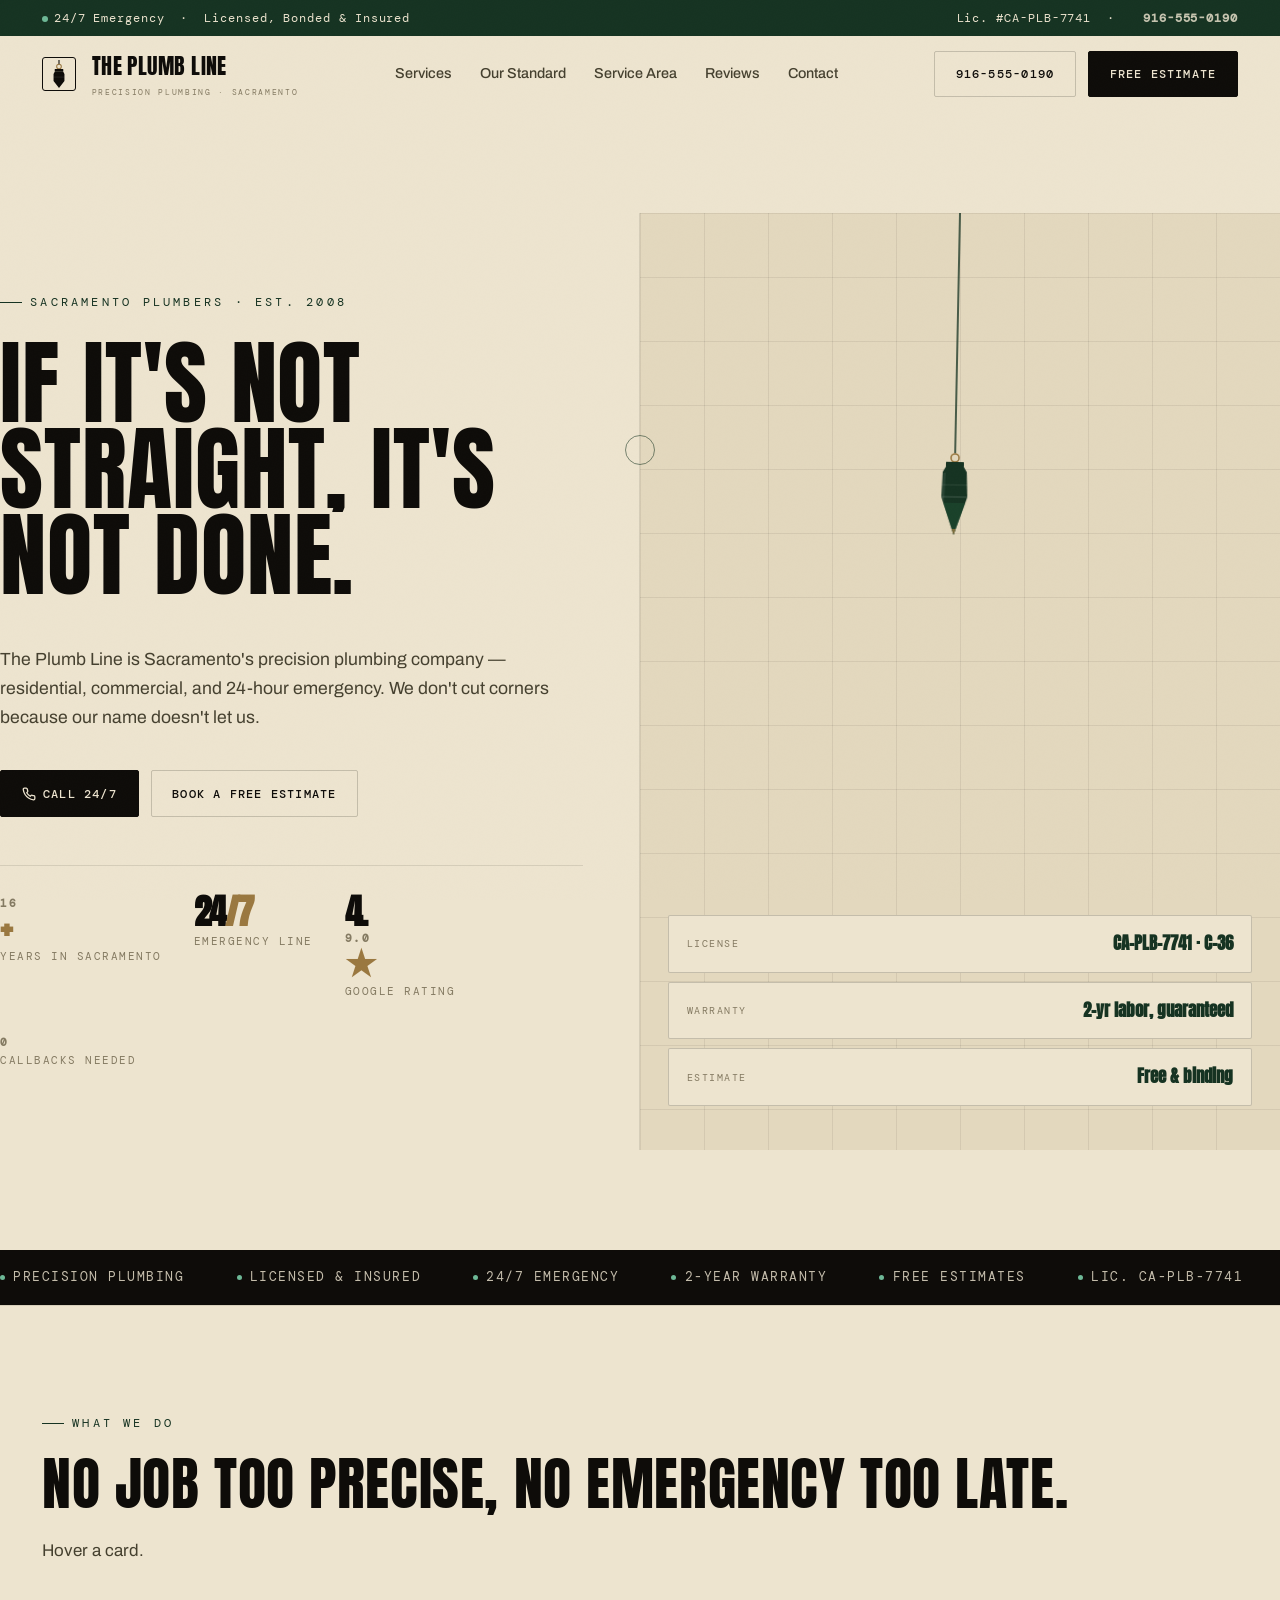
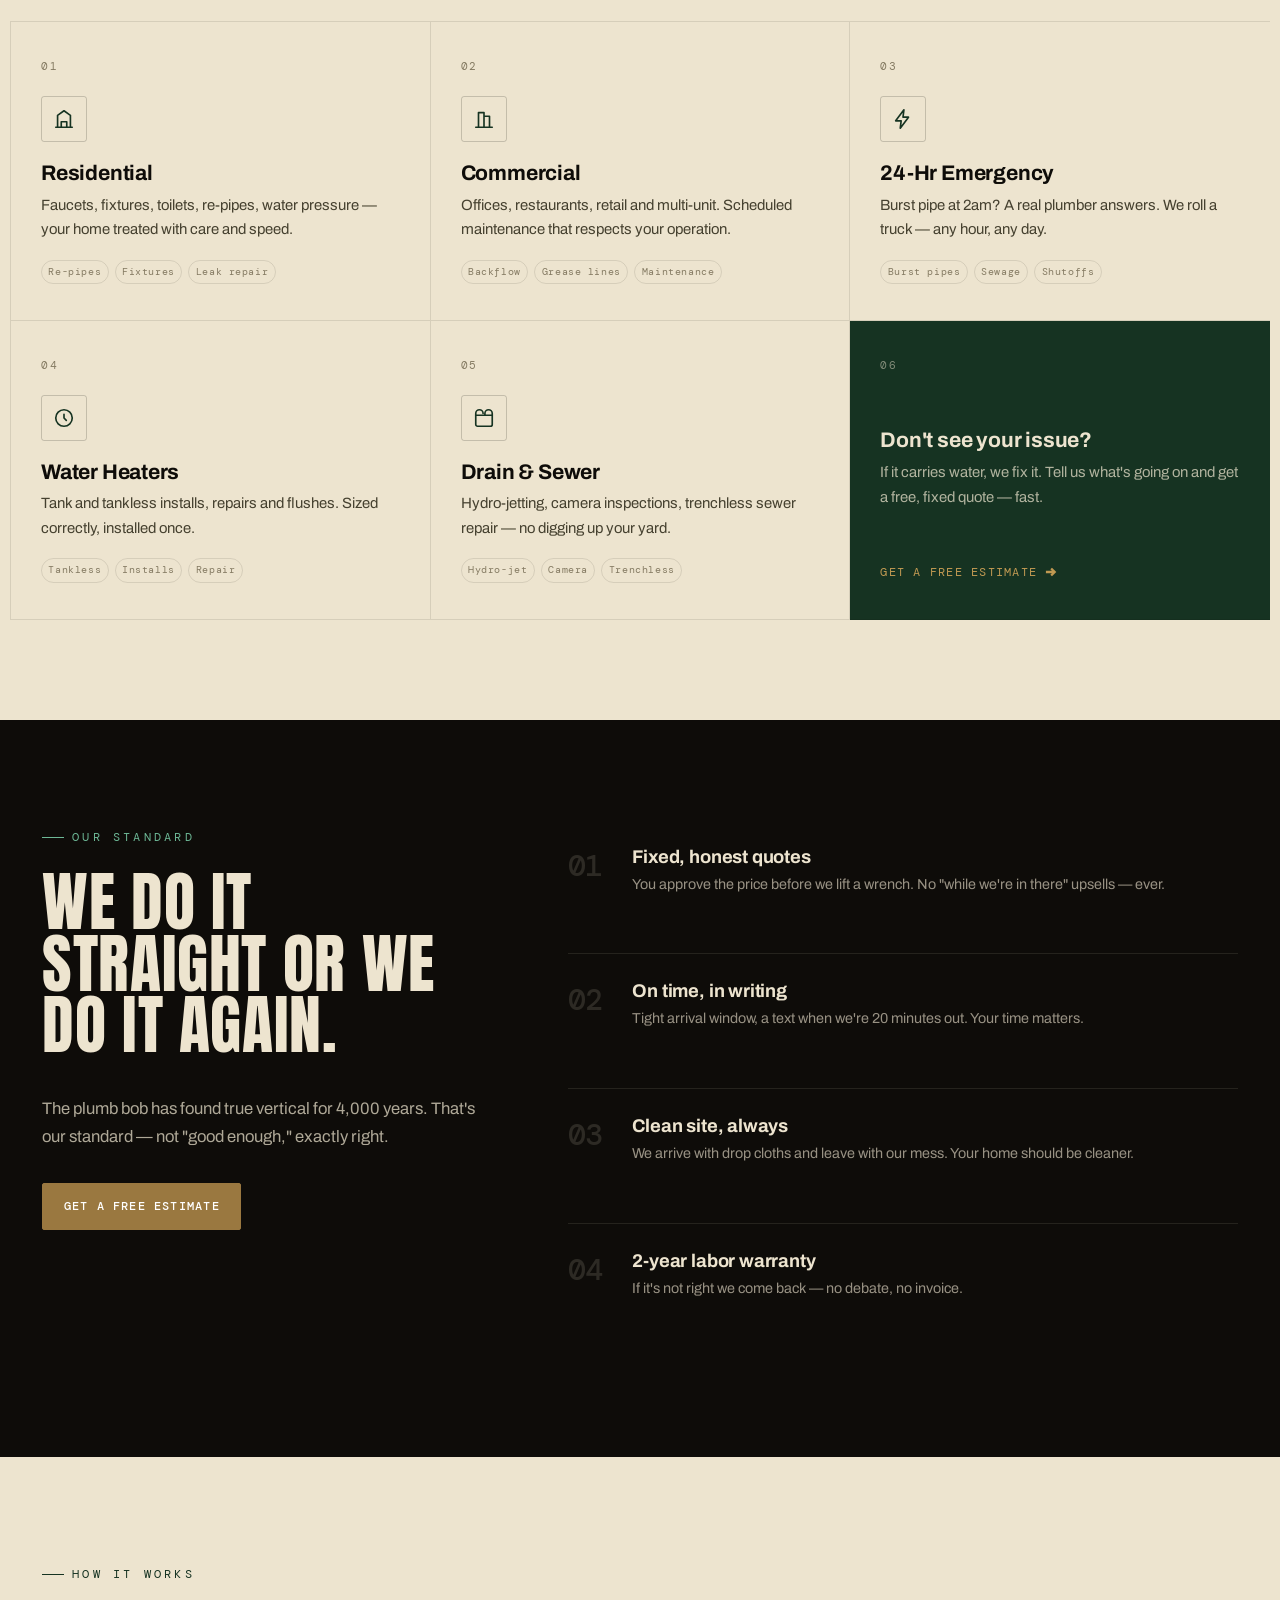
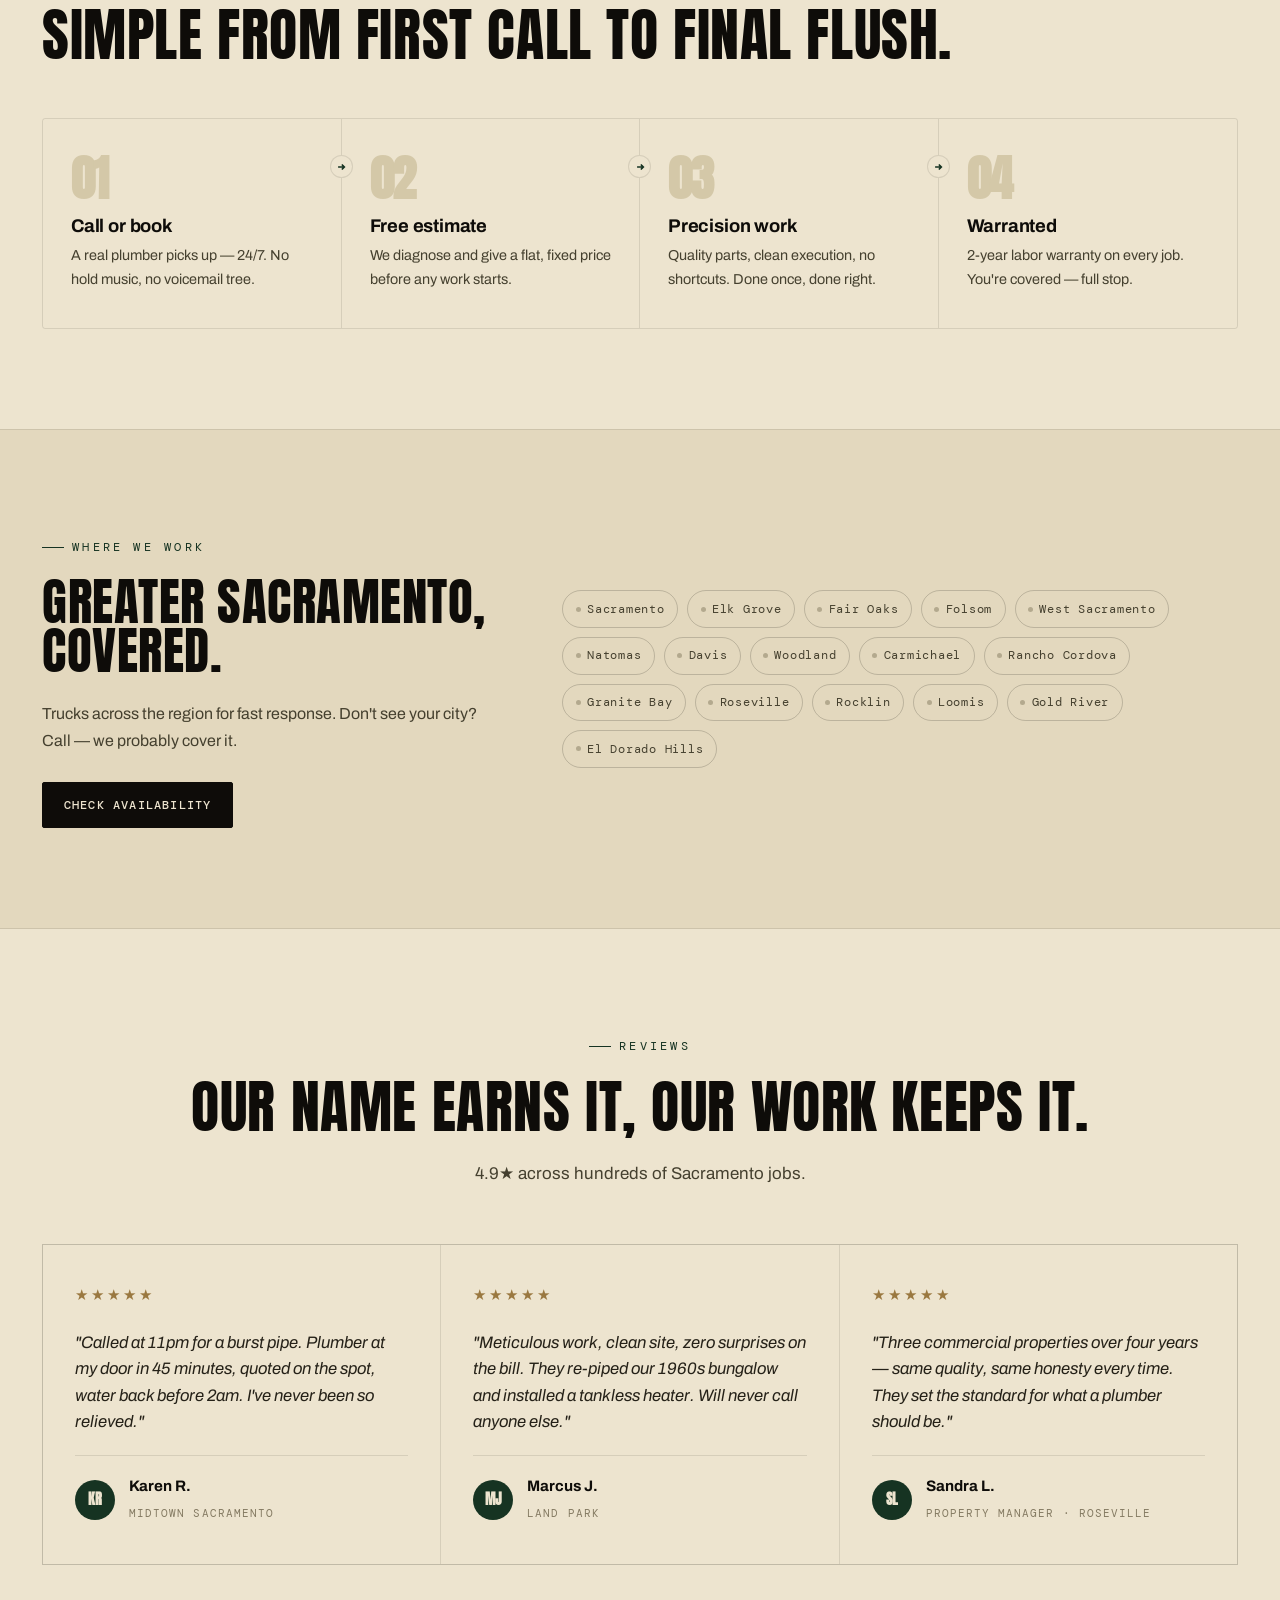
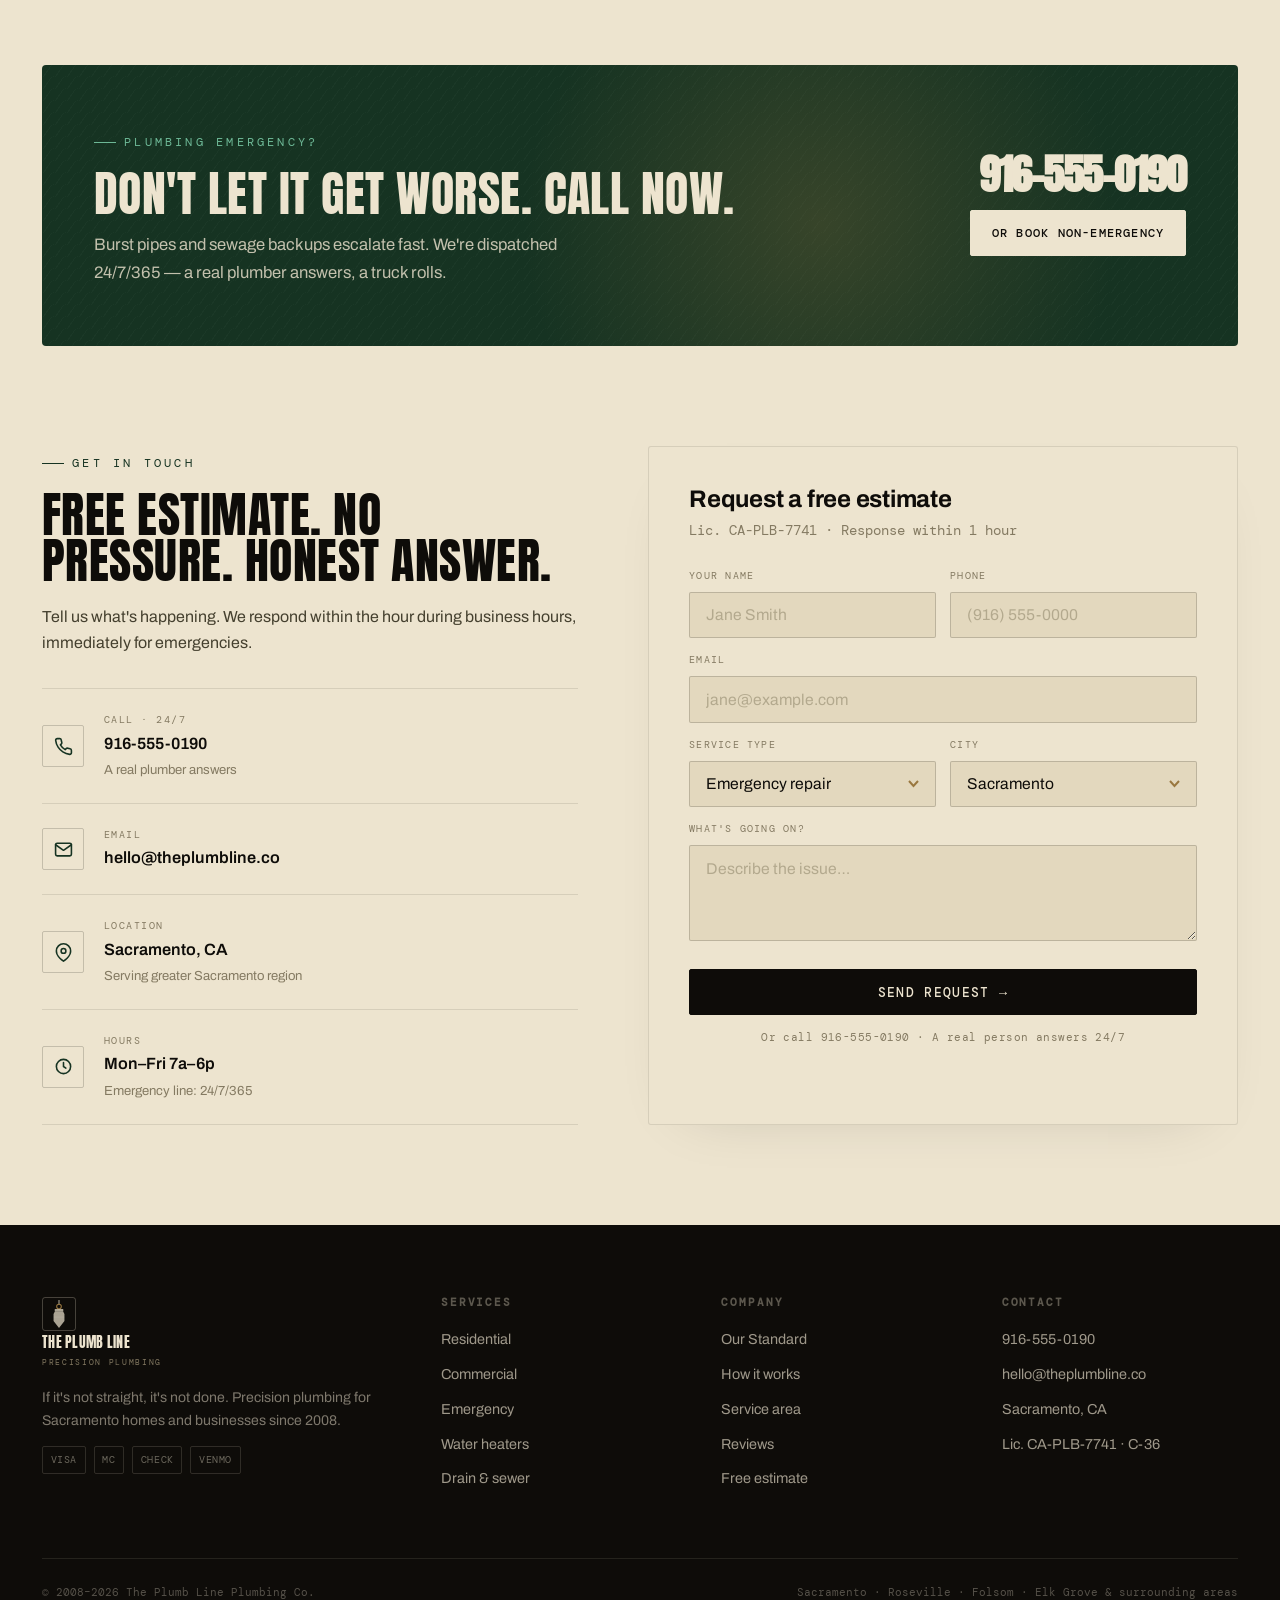
==== site/index.html @ ec992941 "Make plumb bob interactable with real pendulum physics - Grab the bob (mouse or touch) and swing it " ====
<!DOCTYPE html>
<html lang="en">
<head>
<meta charset="UTF-8"/>
<meta name="viewport" content="width=device-width, initial-scale=1.0"/>
<title>The Plumb Line — Precision Plumbing, Sacramento CA</title>
<meta name="description" content="The Plumb Line. Sacramento's precision plumbers. Residential, commercial & emergency plumbing done straight, done right. Call 916-555-0190."/>
<link rel="canonical" href="https://the-plumb-line.netlify.app/"/>
<meta name="theme-color" content="#163322"/>
<meta name="robots" content="index,follow"/>

<!-- favicon (plumb bob) -->
<link rel="icon" href="data:image/svg+xml,%3Csvg xmlns='http://www.w3.org/2000/svg' viewBox='0 0 22 36'%3E%3Cline x1='11' y1='0' x2='11' y2='5.5' stroke='%23163322' stroke-width='1.4'/%3E%3Ccircle cx='11' cy='8.5' r='3' stroke='%239a7840' stroke-width='1.3' fill='none'/%3E%3Crect x='5.5' y='11.5' width='11' height='3.5' fill='%23163322'/%3E%3Cpath d='M5.5 15 L4 18 L4 27 L6 29.5 L11 36 L16 29.5 L18 27 L18 18 L16.5 15Z' fill='%23163322'/%3E%3C/svg%3E"/>

<!-- Open Graph / Twitter -->
<meta property="og:type" content="website"/>
<meta property="og:site_name" content="The Plumb Line"/>
<meta property="og:title" content="The Plumb Line — Precision Plumbing, Sacramento CA"/>
<meta property="og:description" content="Sacramento's precision plumbers. Residential, commercial & 24/7 emergency plumbing done straight, done right."/>
<meta property="og:url" content="https://the-plumb-line.netlify.app/"/>
<meta property="og:image" content="https://the-plumb-line.netlify.app/logo.svg"/>
<meta name="twitter:card" content="summary_large_image"/>
<meta name="twitter:title" content="The Plumb Line — Precision Plumbing, Sacramento CA"/>
<meta name="twitter:description" content="Sacramento's precision plumbers. Done straight, done right. Call 916-555-0190."/>

<link rel="preconnect" href="https://fonts.googleapis.com"/>
<link rel="preconnect" href="https://fonts.gstatic.com" crossorigin/>
<link href="https://fonts.googleapis.com/css2?family=Anton&family=Archivo:ital,wght@0,300..700;1,400..600&family=DM+Mono:wght@400;500&display=swap" rel="stylesheet"/>

<style>
/* ============================================================
   THE PLUMB LINE — v2
   Forest green #163322 · warm cream #ede4cf · aged brass #9a7840
   ============================================================ */
:root{
  --cream:   #ede4cf;
  --cream-2: #e3d8be;
  --cream-3: #d4c8a8;
  --ink:     #0e0c09;
  --ink-2:   #252118;
  --ink-3:   #45402f;
  --muted:   #847a62;
  --muted-2: #b3a98e;

  --green:      #163322;
  --green-2:    #1f4d31;
  --green-hi:   #2a6540;
  --green-pale: rgba(22,51,34,.07);
  --sage:       #4e7d63;
  --sage-hi:    #6db896;

  --brass:      #9a7840;
  --brass-hi:   #c09952;
  --brass-pale: rgba(154,120,64,.1);

  --line:   rgba(14,12,9,.1);
  --line-2: rgba(14,12,9,.18);

  --maxw: 1260px;
  --fd:   'Anton', 'Arial Narrow', sans-serif;   /* bold industrial display */
  --fh:   'Archivo', sans-serif;                  /* sub-headings */
  --fb:   'Archivo', sans-serif;                  /* body */
  --fm:   'DM Mono', monospace;
  --ease: cubic-bezier(.2,.7,.3,1);
}

*,*::before,*::after{margin:0;padding:0;box-sizing:border-box}
html{scroll-behavior:smooth}
body{
  font-family:var(--fb);background:var(--cream);color:var(--ink);
  line-height:1.65;-webkit-font-smoothing:antialiased;overflow-x:hidden;cursor:none;
}
@media(hover:none){body{cursor:auto}}
::selection{background:var(--green);color:var(--cream)}
a{color:inherit;text-decoration:none}
.wrap{max-width:var(--maxw);margin:0 auto;padding:0 32px}

/* grain */
body::after{
  content:"";position:fixed;inset:0;z-index:9000;pointer-events:none;opacity:.3;
  background-image:url("data:image/svg+xml,%3Csvg xmlns='http://www.w3.org/2000/svg' width='200' height='200'%3E%3Cfilter id='n'%3E%3CfeTurbulence type='fractalNoise' baseFrequency='.72' numOctaves='2'/%3E%3C/filter%3E%3Crect width='100%25' height='100%25' filter='url(%23n)' opacity='.045'/%3E%3C/svg%3E");
}

/* ---- type ---- */
h1,h2{font-family:var(--fd);font-weight:400;line-height:.96;letter-spacing:.01em;text-transform:uppercase}
h3,h4{font-family:var(--fh);font-weight:700;line-height:1.06;letter-spacing:-.01em}
.eyebrow{
  font-family:var(--fm);font-size:.72rem;letter-spacing:.28em;text-transform:uppercase;
  color:var(--green);display:inline-flex;align-items:center;gap:.7em;
}
.eyebrow::before{content:"";width:22px;height:1px;background:var(--green);display:block}

/* ---- buttons ---- */
.btn{
  display:inline-flex;align-items:center;gap:.6em;
  font-family:var(--fm);font-size:.76rem;font-weight:500;letter-spacing:.1em;
  text-transform:uppercase;padding:1em 1.7em;border-radius:2px;
  border:1px solid transparent;cursor:none;
  position:relative;white-space:nowrap;overflow:hidden;
}
.btn::before{
  content:"";position:absolute;inset:0;background:rgba(255,255,255,.12);
  transform:translateX(-101%);transition:transform .32s var(--ease);
}
.btn:hover::before{transform:translateX(0)}
.btn-dark{background:var(--ink);color:var(--cream);border-color:var(--ink)}
.btn-dark:hover{background:var(--green-2)}
.btn-outline{border-color:var(--line-2);color:var(--ink)}
.btn-outline:hover{border-color:var(--ink)}
.btn-green{background:var(--green);color:var(--cream);border-color:var(--green)}
.btn-green:hover{background:var(--green-2)}
.btn-brass{background:var(--brass);color:#fff;border-color:var(--brass)}
.btn-brass:hover{background:var(--brass-hi)}
@media(hover:none){.btn{cursor:pointer}}

/* ============================================================
   CURSOR
   ============================================================ */
#cDot{
  position:fixed;width:7px;height:7px;border-radius:50%;background:var(--green);
  z-index:9998;pointer-events:none;transform:translate(-50%,-50%);
  transition:transform .1s, width .2s, height .2s, background .2s;
}
#cRing{
  position:fixed;width:30px;height:30px;border-radius:50%;border:1.5px solid var(--green);
  z-index:9997;pointer-events:none;transform:translate(-50%,-50%);opacity:.55;
  transition:width .3s var(--ease), height .3s var(--ease), opacity .3s, border-color .3s;
}
#cRing.big{width:46px;height:46px;opacity:.28;border-color:var(--brass)}
#cRing.pressed{width:20px;height:20px;opacity:.7}
@media(hover:none){#cDot,#cRing{display:none}}

/* ============================================================
   SCROLL PROGRESS
   ============================================================ */
#prog{
  position:fixed;top:0;left:0;height:2px;width:0;z-index:9999;
  background:linear-gradient(90deg,var(--green),var(--brass));
  transition:width .08s linear;pointer-events:none;
}

/* ============================================================
   TOPBAR
   ============================================================ */
.topbar{background:var(--green);color:var(--cream);font-family:var(--fm);font-size:.72rem;letter-spacing:.08em}
.topbar .wrap{display:flex;justify-content:space-between;align-items:center;height:36px;gap:16px;overflow:hidden}
.tb-l{white-space:nowrap;overflow:hidden;text-overflow:ellipsis;min-width:0}
.tb-r{flex:none;display:flex;gap:20px;align-items:center}
.tb-r a{opacity:.82;transition:.2s}.tb-r a:hover{opacity:1}
.tb-dot{display:inline-block;width:6px;height:6px;border-radius:50%;background:var(--sage-hi);margin-right:.5em;animation:tbpulse 2.2s infinite}
@keyframes tbpulse{0%,100%{opacity:1}55%{opacity:.25}}
.tb-hide{display:inline}.tb-sm{display:none}
@media(max-width:680px){.tb-hide{display:none}.tb-sm{display:inline}}

/* ============================================================
   NAV
   ============================================================ */
.nav{position:sticky;top:0;z-index:50;background:var(--cream);border-bottom:1px solid transparent;transition:.35s}
.nav.scrolled{border-bottom-color:var(--line);box-shadow:0 4px 30px -12px rgba(14,12,9,.14)}
.nav .wrap{display:flex;align-items:center;justify-content:space-between;height:76px}
.logo{display:flex;align-items:center;gap:.7em;font-family:var(--fd);font-weight:400;font-size:1.4rem;letter-spacing:.02em;text-transform:uppercase;color:var(--ink);white-space:nowrap}
.logo-mark{width:34px;height:34px;flex:none;border:1.5px solid var(--ink);border-radius:3px;display:grid;place-items:center;transition:.25s}
.logo:hover .logo-mark{border-color:var(--green);background:var(--green);color:var(--cream)}
.logo-mark svg{width:18px;height:28px;transition:.25s}
.logo small{display:block;font-family:var(--fm);font-size:.52rem;letter-spacing:.2em;color:var(--muted);font-weight:400;margin-top:.2em}

.nav-links{display:flex;gap:28px;align-items:center}
.nav-links a{font-size:.9rem;color:var(--ink-3);font-weight:500;transition:.2s;position:relative}
.nav-links a::after{content:"";position:absolute;left:0;bottom:-5px;width:0;height:1.5px;background:var(--brass);transition:.28s}
.nav-links a:hover{color:var(--ink)}.nav-links a:hover::after{width:100%}
.nav-cta{display:flex;gap:12px;align-items:center}
.burger{display:none;flex-direction:column;gap:5px;background:none;border:0;cursor:pointer;padding:6px}
.burger span{width:22px;height:1.5px;background:var(--ink);display:block;transition:.3s}
.mob-cta{display:none}

@media(max-width:980px){
  .nav-links{
    position:fixed;inset:76px 0 auto 0;flex-direction:column;align-items:flex-start;
    background:var(--cream);border-bottom:1px solid var(--line);
    padding:24px 32px;gap:16px;
    transform:translateY(-110%);visibility:hidden;transition:transform .32s,visibility .32s;
    box-shadow:0 24px 50px -20px rgba(14,12,9,.18);
  }
  .nav-links.open{transform:translateY(0);visibility:visible}
  .nav-links a{font-size:1.1rem}
  .mob-cta{display:flex;width:100%;justify-content:center;margin-top:6px;
    font-family:var(--fm);font-size:.8rem;letter-spacing:.1em;text-transform:uppercase;
    padding:1em;border:1px solid var(--line-2);border-radius:2px;color:var(--ink);transition:.22s}
  .mob-cta.g{background:var(--green);color:var(--cream);border-color:var(--green)}
  .burger{display:flex}
  .nav-cta .btn-outline{display:none}
}
@media(max-width:520px){.nav-cta .btn-dark{display:none}}

/* ============================================================
   HERO
   ============================================================ */
.hero{display:grid;grid-template-columns:1fr 1fr;min-height:92vh;overflow:hidden}
@media(max-width:900px){.hero{grid-template-columns:1fr;min-height:auto}}

/* left */
.hero-left{display:flex;flex-direction:column;justify-content:center;padding:80px 56px 80px 0;border-right:1px solid var(--line);position:relative}
@media(max-width:900px){.hero-left{padding:64px 0 40px;border-right:0;border-bottom:1px solid var(--line)}}

.hero-left .eyebrow{margin-bottom:28px;opacity:0;animation:fadeUp .7s .08s var(--ease) forwards}

/* word-by-word headline reveal */
.hero-h1{font-size:clamp(3.1rem,7.3vw,6.4rem);line-height:.92;letter-spacing:.01em;margin-bottom:.5em}
.ww{display:inline-block;overflow:hidden;vertical-align:bottom}
.wi{display:inline-block;transform:translateY(105%)}

.hero-lede{font-size:1.1rem;color:var(--ink-3);max-width:34em;margin-bottom:2.2em;opacity:0;animation:fadeUp .8s .55s var(--ease) forwards}
.hero-cta{display:flex;gap:12px;flex-wrap:wrap;margin-bottom:3em;opacity:0;animation:fadeUp .8s .7s var(--ease) forwards}

.hero-stats{display:flex;gap:32px;flex-wrap:wrap;padding-top:28px;border-top:1px solid var(--line);opacity:0;animation:fadeUp .8s .85s var(--ease) forwards}
.hero-stats .st b{font-family:var(--fd);font-size:2.2rem;font-weight:800;display:block;line-height:1;letter-spacing:-.04em}
.hero-stats .st b em{color:var(--brass);font-style:normal}
.hero-stats .st span{font-family:var(--fm);font-size:.67rem;letter-spacing:.14em;text-transform:uppercase;color:var(--muted);display:block;margin-top:.4em}

/* right */
.hero-right{position:relative;background:var(--cream-2);display:flex;flex-direction:column;justify-content:flex-start;align-items:center;overflow:hidden}
@media(max-width:900px){.hero-right{min-height:360px}}
.grid-bg{position:absolute;inset:0;pointer-events:none;will-change:transform;transition:transform .6s ease;
  background-image:linear-gradient(rgba(14,12,9,.07) 1px,transparent 1px),linear-gradient(90deg,rgba(14,12,9,.07) 1px,transparent 1px);
  background-size:64px 64px;
}

/* plumb line SVG */
.plumb-rig{position:absolute;top:0;left:50%;transform:translateX(-50%);display:flex;flex-direction:column;align-items:center;will-change:transform}
.plumb-svg-line{width:2px;overflow:visible}
.plumb-svg-line line{stroke-dasharray:1;stroke-dashoffset:1;animation:drawLine 1.6s .2s cubic-bezier(.4,0,.15,1) forwards}
@keyframes drawLine{to{stroke-dashoffset:0}}

/* plumb bob — JS drives the fall + pendulum; CSS only owns gentle perpetual sway */
.plumb-bob{width:44px;flex:none;opacity:0;transform:translateY(-260px)}
@keyframes bobSway{from{transform:rotate(-2deg)}to{transform:rotate(2deg)}}

/* hero info cards */
.hero-cards{
  position:absolute;bottom:44px;left:0;right:0;padding:0 28px;
  display:flex;flex-direction:column;gap:9px;
  opacity:0;animation:fadeUp .9s 1.1s var(--ease) forwards;
}
.hcard{background:var(--cream);border:1px solid var(--line-2);border-radius:2px;padding:14px 18px;display:flex;justify-content:space-between;align-items:center;gap:14px;transition:.25s}
.hcard:hover{border-color:var(--brass-pale);background:rgba(154,120,64,.04)}
.hck{font-family:var(--fm);font-size:.65rem;letter-spacing:.14em;text-transform:uppercase;color:var(--muted)}
.hcv{font-family:var(--fd);font-weight:700;font-size:1.05rem;color:var(--green)}

@keyframes fadeUp{from{opacity:0;transform:translateY(18px)}to{opacity:1;transform:none}}

/* ============================================================
   TRUST STRIP
   ============================================================ */
.strip{border-block:1px solid var(--line);background:var(--ink);overflow:hidden;padding:16px 0}
.strip-track{display:flex;gap:52px;width:max-content;animation:march 32s linear infinite}
.strip:hover .strip-track{animation-play-state:paused}
@keyframes march{to{transform:translateX(-50%)}}
.strip-it{display:flex;align-items:center;gap:.65em;font-family:var(--fm);font-size:.79rem;letter-spacing:.12em;text-transform:uppercase;color:rgba(237,228,207,.82);white-space:nowrap}
.strip-it .sd{width:5px;height:5px;border-radius:50%;background:var(--sage-hi);flex:none}

/* ============================================================
   SECTIONS
   ============================================================ */
section{padding:100px 0;position:relative}
.sec-head{margin-bottom:56px}
.sec-head h2{font-size:clamp(2.1rem,4.6vw,3.6rem);margin:.4em 0 .45em}
.sec-head p{font-size:1.06rem;color:var(--ink-3);max-width:46em}
.sec-head.center{text-align:center}.sec-head.center .eyebrow{justify-content:center}.sec-head.center p{margin-inline:auto}

/* ============================================================
   SERVICES
   ============================================================ */
.services{border-top:1px solid var(--line)}
.svc-outer{border-left:1px solid var(--line);border-top:1px solid var(--line)}
.svc-grid{display:grid;grid-template-columns:repeat(3,1fr)}
@media(max-width:900px){.svc-grid{grid-template-columns:1fr 1fr}}
@media(max-width:560px){.svc-grid{grid-template-columns:1fr}}

.svc{
  border-right:1px solid var(--line);border-bottom:1px solid var(--line);
  padding:36px 30px;transition:background .3s, color .3s;position:relative;overflow:hidden;
}
.svc:nth-child(3n){border-right:0}
@media(max-width:900px){.svc:nth-child(3n){border-right:1px solid var(--line)}.svc:nth-child(2n){border-right:0}}
@media(max-width:560px){.svc{border-right:0}}

/* animated fill on hover */
.svc::before{
  content:"";position:absolute;inset:0;
  background:var(--green);transform:scaleY(0);transform-origin:bottom;
  transition:transform .45s var(--ease);z-index:0;
}
.svc:hover::before{transform:scaleY(1)}
.svc>*{position:relative;z-index:1;transition:color .3s}
.svc:hover{color:var(--cream)}
.svc:hover .svc-num,.svc:hover .svc-desc{color:rgba(237,228,207,.65)}
.svc:hover .svc-tags span{color:rgba(237,228,207,.6);border-color:rgba(237,228,207,.2)}
.svc:hover .svc-ic{border-color:rgba(237,228,207,.25);color:var(--cream)}

.svc-num{font-family:var(--fm);font-size:.67rem;letter-spacing:.14em;text-transform:uppercase;color:var(--muted);display:block;margin-bottom:20px}
.svc-ic{width:46px;height:46px;border:1px solid var(--line-2);border-radius:3px;display:grid;place-items:center;color:var(--green);margin-bottom:20px;transition:.3s}
.svc-ic svg{width:22px;height:22px}
.svc h3{font-size:1.32rem;margin-bottom:.4em}
.svc-desc{font-size:.93rem;color:var(--ink-3);margin-bottom:18px}
.svc-tags{display:flex;flex-wrap:wrap;gap:6px}
.svc-tags span{font-family:var(--fm);font-size:.62rem;letter-spacing:.06em;color:var(--muted);border:1px solid var(--line);padding:.3em .65em;border-radius:100px;transition:.3s}

/* CTA tile (fills grid + drives calls) */
.svc-cta{background:var(--green);color:var(--cream);display:flex;flex-direction:column;justify-content:space-between}
.svc-cta::before{display:none}
.svc-cta .svc-num{color:rgba(237,228,207,.5)}
.svc-cta h3{color:var(--cream);font-size:1.32rem;margin-bottom:.4em}
.svc-cta p{color:rgba(237,228,207,.72);font-size:.93rem;margin-bottom:18px}
.svc-cta .svc-link{font-family:var(--fm);font-size:.78rem;letter-spacing:.1em;text-transform:uppercase;color:var(--brass-hi);display:inline-flex;align-items:center;gap:.5em;transition:gap .25s}
.svc-cta:hover{color:var(--cream)}
.svc-cta:hover .svc-link{gap:1em}

/* ============================================================
   STANDARD (dark)
   ============================================================ */
.standard{background:var(--ink);color:var(--cream)}
.standard-grid{display:grid;grid-template-columns:.8fr 1.2fr;gap:80px;align-items:start}
@media(max-width:900px){.standard-grid{grid-template-columns:1fr;gap:48px}}
.standard .eyebrow{color:var(--sage-hi)}.standard .eyebrow::before{background:var(--sage-hi)}
.standard h2{font-size:clamp(2.2rem,5vw,4rem);color:var(--cream);margin:.4em 0 .6em}
.standard p{color:rgba(237,228,207,.72);font-size:1.04rem;margin-bottom:2em}

.principles{display:flex;flex-direction:column}
.principle{display:flex;gap:24px;padding:28px 0;border-bottom:1px solid rgba(237,228,207,.1);align-items:flex-start}
.principle:last-child{border-bottom:0}
.principle .pn{font-family:var(--fm);font-size:1.9rem;font-weight:500;color:rgba(237,228,207,.14);flex:none;width:40px;line-height:1;letter-spacing:-.04em;padding-top:.1em;transition:.35s}
.principle:hover .pn{color:var(--brass);opacity:.9}
.principle h3{font-size:1.15rem;margin-bottom:.3em;color:var(--cream)}
.principle p{color:rgba(237,228,207,.62);font-size:.9rem}

/* ============================================================
   PROCESS
   ============================================================ */
.process-wrap{position:relative}
.process-row{display:grid;grid-template-columns:repeat(4,1fr);border:1px solid var(--line);border-radius:3px;overflow:hidden}
@media(max-width:820px){.process-row{grid-template-columns:1fr 1fr}}
@media(max-width:480px){.process-row{grid-template-columns:1fr}}
.proc-step{padding:36px 28px;border-right:1px solid var(--line);position:relative;transition:background .25s}
.proc-step:last-child{border-right:0}
.proc-step:hover{background:var(--green-pale)}
.proc-num{font-family:var(--fd);font-size:3rem;font-weight:800;color:var(--cream-3);line-height:1;letter-spacing:-.04em;margin-bottom:14px;transition:.35s}
.proc-step:hover .proc-num{color:var(--brass)}
.proc-step h3{font-size:1.15rem;margin-bottom:.4em}
.proc-step p{font-size:.9rem;color:var(--ink-3)}
.proc-arr{position:absolute;top:36px;right:-12px;z-index:2;width:23px;height:23px;background:var(--cream);border:1px solid var(--line);border-radius:50%;display:grid;place-items:center;color:var(--green)}
.proc-step:last-child .proc-arr{display:none}
@media(max-width:820px){.proc-arr{display:none}}

/* ============================================================
   AREA
   ============================================================ */
.area{background:var(--cream-2);border-block:1px solid var(--line)}
.area-grid{display:grid;grid-template-columns:1fr 1.5fr;gap:70px;align-items:center}
@media(max-width:880px){.area-grid{grid-template-columns:1fr;gap:40px}}
.cities{display:flex;flex-wrap:wrap;gap:9px}
.cities a{
  font-family:var(--fm);font-size:.78rem;letter-spacing:.06em;
  color:var(--ink-3);border:1px solid var(--line-2);
  padding:.6em 1em;border-radius:100px;transition:.25s;
  display:flex;align-items:center;gap:.5em;
}
.cities a::before{content:"";width:5px;height:5px;border-radius:50%;background:var(--muted-2);transition:.25s;flex:none}
.cities a:hover{border-color:var(--brass);color:var(--brass)}
.cities a:hover::before{background:var(--brass)}

/* ============================================================
   TESTIMONIALS
   ============================================================ */
.t-grid{display:grid;grid-template-columns:repeat(3,1fr);gap:1px;background:var(--line);border:1px solid var(--line)}
@media(max-width:860px){.t-grid{grid-template-columns:1fr}}
.tcard{background:var(--cream);padding:38px 32px;display:flex;flex-direction:column;gap:20px;transition:background .25s}
.tcard:hover{background:var(--cream-2)}
.tcard .stars{color:var(--brass);letter-spacing:3px;font-size:.95rem}
.tcard blockquote{font-size:1.04rem;line-height:1.6;color:var(--ink-2);flex:1;font-style:italic}
.tcard .who{display:flex;align-items:center;gap:14px;padding-top:18px;border-top:1px solid var(--line)}
.tcard .av{width:40px;height:40px;border-radius:50%;flex:none;background:var(--green);color:var(--cream);display:grid;place-items:center;font-family:var(--fd);font-weight:700;font-size:.9rem}
.tcard .who b{display:block;font-size:.95rem}
.tcard .who span{font-family:var(--fm);font-size:.66rem;letter-spacing:.1em;text-transform:uppercase;color:var(--muted)}

/* ============================================================
   EMERGENCY
   ============================================================ */
.emerg{
  background:var(--green);color:var(--cream);
  border-radius:4px;padding:60px 52px;position:relative;overflow:hidden;
}
.emerg::before{
  content:"";position:absolute;inset:0;
  background:repeating-linear-gradient(-55deg,rgba(255,255,255,.025) 0,rgba(255,255,255,.025) 1px,transparent 0,transparent 50%);
  background-size:12px 12px;pointer-events:none;
}
/* animated radial glow */
.emerg::after{
  content:"";position:absolute;top:-50%;left:40%;
  width:600px;height:600px;border-radius:50%;
  background:radial-gradient(circle,rgba(154,120,64,.25),transparent 70%);
  animation:glowPulse 6s ease-in-out infinite alternate;pointer-events:none;
}
@keyframes glowPulse{from{opacity:.6;transform:scale(.9)}to{opacity:1;transform:scale(1.1)}}
.emerg-grid{position:relative;z-index:1;display:flex;justify-content:space-between;align-items:center;gap:40px;flex-wrap:wrap}
.emerg .eyebrow{color:var(--sage-hi)}.emerg .eyebrow::before{background:var(--sage-hi)}
.emerg h2{font-size:clamp(1.9rem,4.5vw,3rem);margin:.4em 0 .3em}
.emerg p{color:rgba(237,228,207,.8);max-width:32em;font-size:1.04rem}
.emerg .ec-r{display:flex;flex-direction:column;align-items:flex-end;gap:14px}
@media(max-width:680px){.emerg .ec-r{align-items:stretch;width:100%}.emerg{padding:44px 32px}}
.big-phone{font-family:var(--fd);font-weight:800;font-size:2.6rem;color:var(--cream);letter-spacing:-.03em;transition:.25s;line-height:1}
.big-phone:hover{color:var(--brass-hi)}

/* ============================================================
   CONTACT
   ============================================================ */
.contact-grid{display:grid;grid-template-columns:1fr 1.1fr;gap:70px}
@media(max-width:900px){.contact-grid{grid-template-columns:1fr;gap:48px}}
.ci-list{margin-top:32px;display:flex;flex-direction:column}
.ci{display:flex;gap:20px;padding:22px 0;border-bottom:1px solid var(--line);align-items:center;transition:.25s}
.ci:first-child{border-top:1px solid var(--line)}
.ci:hover{transform:translateX(6px)}
.cic{flex:none;width:42px;height:42px;border:1px solid var(--line-2);border-radius:2px;display:grid;place-items:center;color:var(--green);transition:.25s}
.ci:hover .cic{background:var(--green);color:var(--cream);border-color:var(--green)}
.cic svg{width:19px;height:19px}
.ck{font-family:var(--fm);font-size:.65rem;letter-spacing:.14em;text-transform:uppercase;color:var(--muted);margin-bottom:.2em}
.cv{font-weight:600;font-size:1.02rem}
.cv small{display:block;font-size:.82rem;color:var(--muted);font-weight:400;margin-top:.15em}
.cv a:hover{color:var(--green)}

form.q{border:1px solid var(--line);border-radius:3px;padding:40px;background:var(--cream);box-shadow:0 20px 60px -40px rgba(14,12,9,.2)}
form.q h3{font-size:1.5rem;margin-bottom:.25em}
form.q .fs{font-size:.88rem;color:var(--muted);margin-bottom:26px;font-family:var(--fm)}
.frow{display:grid;grid-template-columns:1fr 1fr;gap:14px}
@media(max-width:500px){.frow{grid-template-columns:1fr}}
.field{margin-bottom:14px}
.field label{display:block;font-family:var(--fm);font-size:.64rem;letter-spacing:.12em;text-transform:uppercase;color:var(--muted);margin-bottom:7px}
.field input,.field select,.field textarea{
  width:100%;background:var(--cream-2);border:1px solid var(--line-2);border-radius:2px;
  padding:.88em 1em;color:var(--ink);font-family:var(--fb);font-size:.98rem;transition:.2s;outline:none;
}
.field input::placeholder,.field textarea::placeholder{color:var(--muted-2)}
.field textarea{resize:vertical;min-height:96px}
.field input:focus,.field select:focus,.field textarea:focus{border-color:var(--brass);box-shadow:0 0 0 3px var(--brass-pale)}
.field select{cursor:pointer;appearance:none;background-image:url("data:image/svg+xml,%3Csvg xmlns='http://www.w3.org/2000/svg' width='11' height='8' fill='none' stroke='%239a7840' stroke-width='2'%3E%3Cpath d='M1 1l4.5 5L10 1'/%3E%3C/svg%3E");background-repeat:no-repeat;background-position:right 1em center}
form.q .btn{width:100%;justify-content:center;margin-top:6px;font-size:.84rem}
.form-note{font-family:var(--fm);font-size:.67rem;color:var(--muted);text-align:center;margin-top:14px;letter-spacing:.04em}
.form-ok{display:none;text-align:center;padding:28px 0}
.form-ok.show{display:block}
.form-ok .fck{width:60px;height:60px;border-radius:50%;border:1.5px solid var(--green);display:grid;place-items:center;color:var(--green);margin:0 auto 16px}
.form-ok h3{font-size:1.4rem;margin-bottom:.3em}
.form-ok p{color:var(--ink-3)}

/* ============================================================
   FOOTER
   ============================================================ */
footer{background:var(--ink);color:var(--cream);padding:72px 0 32px}
.foot-grid{display:grid;grid-template-columns:1.5fr 1fr 1fr 1fr;gap:44px;margin-bottom:56px}
@media(max-width:820px){.foot-grid{grid-template-columns:1fr 1fr}}
@media(max-width:520px){.foot-grid{grid-template-columns:1fr}}
.foot-grid h4{font-family:var(--fm);font-size:.68rem;letter-spacing:.18em;text-transform:uppercase;color:rgba(237,228,207,.35);margin-bottom:20px}
.foot-col a,.foot-col p{display:block;color:rgba(237,228,207,.65);font-size:.9rem;margin-bottom:11px;transition:.2s}
.foot-col a:hover{color:var(--brass-hi)}
.foot-brand p{color:rgba(237,228,207,.5);font-size:.88rem;max-width:28em}
.foot-brand .logo{margin-bottom:16px;color:var(--cream)}
.foot-brand .logo .logo-mark{border-color:rgba(237,228,207,.25);color:rgba(237,228,207,.7)}
.foot-pay{display:flex;gap:8px;margin-top:14px}
.foot-pay span{font-family:var(--fm);font-size:.6rem;letter-spacing:.06em;border:1px solid rgba(237,228,207,.15);padding:.5em .8em;border-radius:2px;color:rgba(237,228,207,.42)}
.foot-bot{border-top:1px solid rgba(237,228,207,.1);padding-top:24px;display:flex;justify-content:space-between;align-items:center;gap:16px;flex-wrap:wrap}
.foot-bot span{font-family:var(--fm);font-size:.69rem;color:rgba(237,228,207,.32)}

/* ============================================================
   SCROLL REVEALS — multi-direction
   ============================================================ */
[data-r]{transition:.75s var(--ease)}
[data-r="up"]{opacity:0;transform:translateY(28px)}
[data-r="left"]{opacity:0;transform:translateX(-36px)}
[data-r="right"]{opacity:0;transform:translateX(36px)}
[data-r="scale"]{opacity:0;transform:scale(.93)}
[data-r].in{opacity:1;transform:none}
[data-d="1"]{transition-delay:.07s}[data-d="2"]{transition-delay:.14s}
[data-d="3"]{transition-delay:.21s}[data-d="4"]{transition-delay:.28s}
[data-d="5"]{transition-delay:.35s}[data-d="6"]{transition-delay:.42s}

@media(prefers-reduced-motion:reduce){
  *{animation:none!important;transition:none!important;transform:none!important}
  [data-r]{opacity:1}
  .wi{transform:none}
  #cDot,#cRing{display:none}
}
</style>

<!-- structured data -->
<script type="application/ld+json">
{
  "@context": "https://schema.org",
  "@type": "Plumber",
  "name": "The Plumb Line",
  "description": "Sacramento's precision plumbing company — residential, commercial, and 24/7 emergency plumbing.",
  "url": "https://the-plumb-line.netlify.app/",
  "telephone": "+1-916-555-0190",
  "email": "hello@theplumbline.co",
  "image": "https://the-plumb-line.netlify.app/logo.svg",
  "priceRange": "$$",
  "foundingDate": "2008",
  "areaServed": ["Sacramento","Elk Grove","Folsom","Roseville","Davis","Rancho Cordova","Carmichael","West Sacramento","Natomas","Woodland","Granite Bay","Rocklin","Loomis","El Dorado Hills"],
  "address": {
    "@type": "PostalAddress",
    "addressLocality": "Sacramento",
    "addressRegion": "CA",
    "addressCountry": "US"
  },
  "openingHoursSpecification": [
    {"@type":"OpeningHoursSpecification","dayOfWeek":["Monday","Tuesday","Wednesday","Thursday","Friday"],"opens":"07:00","closes":"18:00"}
  ],
  "aggregateRating": {
    "@type": "AggregateRating",
    "ratingValue": "4.9",
    "reviewCount": "300"
  }
}
</script>
</head>
<body>

<!-- custom cursor -->
<div id="cDot"></div>
<div id="cRing"></div>
<!-- scroll progress -->
<div id="prog"></div>

<!-- TOP BAR -->
<div class="topbar">
  <div class="wrap">
    <div class="tb-l"><span class="tb-dot"></span><span class="tb-hide">24/7 Emergency &nbsp;·&nbsp; Licensed, Bonded &amp; Insured</span><span class="tb-sm">24/7 Emergency</span></div>
    <div class="tb-r"><span class="tb-hide">Lic. #CA-PLB-7741 &nbsp;·&nbsp;</span><a href="tel:9165550190"><strong>916-555-0190</strong></a></div>
  </div>
</div>

<!-- NAV -->
<header class="nav" id="nav">
  <div class="wrap">
    <a href="#top" class="logo" aria-label="The Plumb Line home">
      <span class="logo-mark" aria-hidden="true">
        <svg viewBox="0 0 22 36" fill="none" xmlns="http://www.w3.org/2000/svg">
          <line x1="11" y1="0" x2="11" y2="5.5" stroke="currentColor" stroke-width="1.4" stroke-linecap="round"/>
          <circle cx="11" cy="8.5" r="3" stroke="#9a7840" stroke-width="1.3" fill="none"/>
          <rect x="5.5" y="11.5" width="11" height="3.5" rx=".4" fill="currentColor"/>
          <path d="M5.5 15 L4 18 L4 27 L6 29.5 L11 36 L16 29.5 L18 27 L18 18 L16.5 15Z" fill="currentColor"/>
          <line x1="4" y1="22" x2="18" y2="22" stroke="white" stroke-width=".6" stroke-opacity=".18"/>
        </svg>
      </span>
      <span>The Plumb Line<small>PRECISION PLUMBING · SACRAMENTO</small></span>
    </a>

    <nav class="nav-links" id="navLinks" aria-label="Main">
      <a href="#services">Services</a>
      <a href="#standard">Our Standard</a>
      <a href="#area">Service Area</a>
      <a href="#reviews">Reviews</a>
      <a href="#contact">Contact</a>
      <a href="tel:9165550190" class="mob-cta">Call 916-555-0190</a>
      <a href="#contact" class="mob-cta g">Free Estimate</a>
    </nav>

    <div class="nav-cta">
      <a href="tel:9165550190" class="btn btn-outline mag">916-555-0190</a>
      <a href="#contact" class="btn btn-dark mag">Free Estimate</a>
      <button class="burger" id="burger" aria-label="Menu" aria-expanded="false">
        <span></span><span></span><span></span>
      </button>
    </div>
  </div>
</header>

<!-- HERO -->
<section class="hero" id="top" aria-label="Hero">
  <div class="hero-left wrap" style="padding-right:56px">
    <span class="eyebrow">Sacramento Plumbers · Est. 2008</span>
    <h1 class="hero-h1" id="heroH1">If it's not straight, it's not done.</h1>
    <p class="hero-lede">The Plumb Line is Sacramento's precision plumbing company — residential, commercial, and 24-hour emergency. We don't cut corners because our name doesn't let us.</p>
    <div class="hero-cta">
      <a href="tel:9165550190" class="btn btn-dark mag">
        <svg width="14" height="14" viewBox="0 0 24 24" fill="none" stroke="currentColor" stroke-width="2.2" stroke-linecap="round" stroke-linejoin="round" aria-hidden="true"><path d="M22 16.92v3a2 2 0 0 1-2.18 2 19.79 19.79 0 0 1-8.63-3.07 19.5 19.5 0 0 1-6-6 19.79 19.79 0 0 1-3.07-8.67A2 2 0 0 1 4.11 2h3a2 2 0 0 1 2 1.72c.13.96.36 1.9.7 2.81a2 2 0 0 1-.45 2.11L8.09 9.91a16 16 0 0 0 6 6l1.27-1.27a2 2 0 0 1 2.11-.45c.91.34 1.85.57 2.81.7A2 2 0 0 1 22 16.92z"/></svg>
        Call 24/7
      </a>
      <a href="#contact" class="btn btn-outline mag">Book a free estimate</a>
    </div>
    <div class="hero-stats">
      <div class="st"><b><span class="cnt" data-target="16">0</span><em>+</em></b><span>Years in Sacramento</span></div>
      <div class="st"><b>24<em>/7</em></b><span>Emergency line</span></div>
      <div class="st"><b>4.<span class="cnt" data-target="9">0</span><em>★</em></b><span>Google rating</span></div>
      <div class="st"><b><span class="cnt" data-target="0">0</span></b><span>Callbacks needed</span></div>
    </div>
  </div>

  <!-- right panel -->
  <div class="hero-right" id="heroRight">
    <div class="grid-bg" id="gridBg"></div>

    <!-- animated plumb line + bob -->
    <div class="plumb-rig" id="plumbRig">
      <svg class="plumb-svg-line" width="2" height="240" aria-hidden="true" style="overflow:visible">
        <line id="plumbLine"
          x1="1" y1="0" x2="1" y2="240"
          stroke="#163322" stroke-width="1.5" stroke-linecap="round"
          vector-effect="non-scaling-stroke"/>
      </svg>
      <div class="plumb-bob" id="plumbBob" aria-hidden="true">
        <svg viewBox="0 0 44 86" fill="none" xmlns="http://www.w3.org/2000/svg">
          <!-- eyelet -->
          <circle cx="22" cy="5" r="4" stroke="#9a7840" stroke-width="1.6" fill="none"/>
          <!-- cap plate -->
          <rect x="13" y="9" width="18" height="5" rx=".5" fill="#163322"/>
          <!-- upper body -->
          <path d="M 13 14 L 10 19 L 9 44 L 11 50 L 22 50 L 33 50 L 35 44 L 34 19 L 31 14 Z" fill="#163322"/>
          <!-- lower cone -->
          <path d="M 11 50 L 22 82 L 33 50 Z" fill="#163322"/>
          <!-- lower cone lighter -->
          <path d="M 11 50 L 22 82 L 33 50 Z" fill="#1f4d31" fill-opacity=".55"/>
          <!-- facet lines -->
          <line x1="9" y1="32" x2="35" y2="32" stroke="white" stroke-width=".7" stroke-opacity=".14"/>
          <line x1="9" y1="44" x2="35" y2="44" stroke="white" stroke-width=".9" stroke-opacity=".2"/>
          <!-- specular sheen -->
          <path d="M 10.5 20 L 13 20 L 12 48 L 9.5 46 Z" fill="white" fill-opacity=".08"/>
          <!-- brass tip -->
          <path d="M 20 76 L 22 82 L 24 76 Z" fill="#9a7840" fill-opacity=".8"/>
        </svg>
      </div>
    </div>

    <!-- info cards -->
    <div class="hero-cards">
      <div class="hcard"><span class="hck">License</span><span class="hcv">CA-PLB-7741 · C-36</span></div>
      <div class="hcard"><span class="hck">Warranty</span><span class="hcv">2-yr labor, guaranteed</span></div>
      <div class="hcard"><span class="hck">Estimate</span><span class="hcv">Free &amp; binding</span></div>
    </div>
  </div>
</section>

<!-- STRIP -->
<div class="strip" aria-hidden="true">
  <div class="strip-track" id="strip"></div>
</div>

<!-- SERVICES -->
<section id="services" class="services">
  <div class="wrap">
    <div class="sec-head" data-r="up">
      <span class="eyebrow">What we do</span>
      <h2>No job too precise, no emergency too late.</h2>
      <p>Hover a card.</p>
    </div>
  </div>
  <div class="wrap svc-outer" style="padding-left:0;padding-right:0">
    <div class="svc-grid">

      <article class="svc" data-r="up" data-d="1">
        <span class="svc-num">01</span>
        <div class="svc-ic" aria-hidden="true"><svg viewBox="0 0 24 24" fill="none" stroke="currentColor" stroke-width="1.8" stroke-linecap="round" stroke-linejoin="round"><path d="M3 21h18M5 21V8l7-5 7 5v13"/><path d="M9 21v-6h6v6"/></svg></div>
        <h3>Residential</h3>
        <p class="svc-desc">Faucets, fixtures, toilets, re-pipes, water pressure — your home treated with care and speed.</p>
        <div class="svc-tags"><span>Re-pipes</span><span>Fixtures</span><span>Leak repair</span></div>
      </article>

      <article class="svc" data-r="up" data-d="2">
        <span class="svc-num">02</span>
        <div class="svc-ic" aria-hidden="true"><svg viewBox="0 0 24 24" fill="none" stroke="currentColor" stroke-width="1.8" stroke-linecap="round" stroke-linejoin="round"><path d="M3 21h18M6 21V5h6v16M12 21V9h6v12"/></svg></div>
        <h3>Commercial</h3>
        <p class="svc-desc">Offices, restaurants, retail and multi-unit. Scheduled maintenance that respects your operation.</p>
        <div class="svc-tags"><span>Backflow</span><span>Grease lines</span><span>Maintenance</span></div>
      </article>

      <article class="svc" data-r="up" data-d="3">
        <span class="svc-num">03</span>
        <div class="svc-ic" aria-hidden="true"><svg viewBox="0 0 24 24" fill="none" stroke="currentColor" stroke-width="1.8" stroke-linecap="round" stroke-linejoin="round"><path d="M13 2 4 14h6l-1 8 9-12h-6z"/></svg></div>
        <h3>24-Hr Emergency</h3>
        <p class="svc-desc">Burst pipe at 2am? A real plumber answers. We roll a truck — any hour, any day.</p>
        <div class="svc-tags"><span>Burst pipes</span><span>Sewage</span><span>Shutoffs</span></div>
      </article>

      <article class="svc" data-r="up" data-d="1">
        <span class="svc-num">04</span>
        <div class="svc-ic" aria-hidden="true"><svg viewBox="0 0 24 24" fill="none" stroke="currentColor" stroke-width="1.8" stroke-linecap="round" stroke-linejoin="round"><circle cx="12" cy="12" r="9"/><path d="M12 8v4l2.5 2.5"/></svg></div>
        <h3>Water Heaters</h3>
        <p class="svc-desc">Tank and tankless installs, repairs and flushes. Sized correctly, installed once.</p>
        <div class="svc-tags"><span>Tankless</span><span>Installs</span><span>Repair</span></div>
      </article>

      <article class="svc" data-r="up" data-d="2">
        <span class="svc-num">05</span>
        <div class="svc-ic" aria-hidden="true"><svg viewBox="0 0 24 24" fill="none" stroke="currentColor" stroke-width="1.8" stroke-linecap="round" stroke-linejoin="round"><path d="M3 9h18v10a2 2 0 0 1-2 2H5a2 2 0 0 1-2-2V9z"/><path d="M3 9V7a4 4 0 0 1 8 0"/><path d="M13 9V7a4 4 0 0 1 8 0v2"/></svg></div>
        <h3>Drain &amp; Sewer</h3>
        <p class="svc-desc">Hydro-jetting, camera inspections, trenchless sewer repair — no digging up your yard.</p>
        <div class="svc-tags"><span>Hydro-jet</span><span>Camera</span><span>Trenchless</span></div>
      </article>

      <a href="#contact" class="svc svc-cta mag" data-r="up" data-d="3">
        <span class="svc-num">06</span>
        <div>
          <h3>Don't see your issue?</h3>
          <p>If it carries water, we fix it. Tell us what's going on and get a free, fixed quote — fast.</p>
        </div>
        <span class="svc-link">Get a free estimate
          <svg width="14" height="14" viewBox="0 0 12 12" fill="none" stroke="currentColor" stroke-width="2" aria-hidden="true"><path d="M2.5 6h7M7 3l3 3-3 3"/></svg>
        </span>
      </a>

    </div>
  </div>
</section>

<!-- STANDARD -->
<section class="standard" id="standard">
  <div class="wrap standard-grid">
    <div data-r="left">
      <span class="eyebrow">Our standard</span>
      <h2>We do it straight or we do it again.</h2>
      <p>The plumb bob has found true vertical for 4,000 years. That's our standard — not "good enough," exactly right.</p>
      <a href="#contact" class="btn btn-brass mag">Get a free estimate</a>
    </div>
    <div class="principles" data-r="right">
      <div class="principle">
        <span class="pn">01</span>
        <div><h3>Fixed, honest quotes</h3><p>You approve the price before we lift a wrench. No "while we're in there" upsells — ever.</p></div>
      </div>
      <div class="principle">
        <span class="pn">02</span>
        <div><h3>On time, in writing</h3><p>Tight arrival window, a text when we're 20 minutes out. Your time matters.</p></div>
      </div>
      <div class="principle">
        <span class="pn">03</span>
        <div><h3>Clean site, always</h3><p>We arrive with drop cloths and leave with our mess. Your home should be cleaner.</p></div>
      </div>
      <div class="principle">
        <span class="pn">04</span>
        <div><h3>2-year labor warranty</h3><p>If it's not right we come back — no debate, no invoice.</p></div>
      </div>
    </div>
  </div>
</section>

<!-- PROCESS -->
<section id="process">
  <div class="wrap">
    <div class="sec-head" data-r="up">
      <span class="eyebrow">How it works</span>
      <h2>Simple from first call to final flush.</h2>
    </div>
    <div class="process-row" data-r="scale">
      <div class="proc-step">
        <div class="proc-num">01</div>
        <h3>Call or book</h3>
        <p>A real plumber picks up — 24/7. No hold music, no voicemail tree.</p>
        <span class="proc-arr" aria-hidden="true"><svg width="10" height="10" viewBox="0 0 12 12" fill="none" stroke="currentColor" stroke-width="2"><path d="M2.5 6h7M7 3l3 3-3 3"/></svg></span>
      </div>
      <div class="proc-step">
        <div class="proc-num">02</div>
        <h3>Free estimate</h3>
        <p>We diagnose and give a flat, fixed price before any work starts.</p>
        <span class="proc-arr" aria-hidden="true"><svg width="10" height="10" viewBox="0 0 12 12" fill="none" stroke="currentColor" stroke-width="2"><path d="M2.5 6h7M7 3l3 3-3 3"/></svg></span>
      </div>
      <div class="proc-step">
        <div class="proc-num">03</div>
        <h3>Precision work</h3>
        <p>Quality parts, clean execution, no shortcuts. Done once, done right.</p>
        <span class="proc-arr" aria-hidden="true"><svg width="10" height="10" viewBox="0 0 12 12" fill="none" stroke="currentColor" stroke-width="2"><path d="M2.5 6h7M7 3l3 3-3 3"/></svg></span>
      </div>
      <div class="proc-step">
        <div class="proc-num">04</div>
        <h3>Warranted</h3>
        <p>2-year labor warranty on every job. You're covered — full stop.</p>
      </div>
    </div>
  </div>
</section>

<!-- AREA -->
<section class="area" id="area">
  <div class="wrap area-grid">
    <div data-r="left">
      <span class="eyebrow">Where we work</span>
      <h2 style="font-size:clamp(2rem,4.5vw,3.2rem);margin:.4em 0 .5em">Greater Sacramento, covered.</h2>
      <p style="color:var(--ink-3);margin-bottom:28px">Trucks across the region for fast response. Don't see your city? Call — we probably cover it.</p>
      <a href="tel:9165550190" class="btn btn-dark mag">Check availability</a>
    </div>
    <div class="cities" data-r="right">
      <a href="#contact">Sacramento</a><a href="#contact">Elk Grove</a><a href="#contact">Fair Oaks</a>
      <a href="#contact">Folsom</a><a href="#contact">West Sacramento</a><a href="#contact">Natomas</a>
      <a href="#contact">Davis</a><a href="#contact">Woodland</a><a href="#contact">Carmichael</a>
      <a href="#contact">Rancho Cordova</a><a href="#contact">Granite Bay</a><a href="#contact">Roseville</a>
      <a href="#contact">Rocklin</a><a href="#contact">Loomis</a><a href="#contact">Gold River</a>
      <a href="#contact">El Dorado Hills</a>
    </div>
  </div>
</section>

<!-- TESTIMONIALS -->
<section id="reviews">
  <div class="wrap">
    <div class="sec-head center" data-r="up">
      <span class="eyebrow">Reviews</span>
      <h2>Our name earns it, our work keeps it.</h2>
      <p>4.9★ across hundreds of Sacramento jobs.</p>
    </div>
    <div class="t-grid" data-r="scale">
      <article class="tcard">
        <div class="stars" aria-label="5 stars">★★★★★</div>
        <blockquote>"Called at 11pm for a burst pipe. Plumber at my door in 45 minutes, quoted on the spot, water back before 2am. I've never been so relieved."</blockquote>
        <div class="who"><div class="av" aria-hidden="true">KR</div><div><b>Karen R.</b><span>Midtown Sacramento</span></div></div>
      </article>
      <article class="tcard">
        <div class="stars" aria-label="5 stars">★★★★★</div>
        <blockquote>"Meticulous work, clean site, zero surprises on the bill. They re-piped our 1960s bungalow and installed a tankless heater. Will never call anyone else."</blockquote>
        <div class="who"><div class="av" aria-hidden="true">MJ</div><div><b>Marcus J.</b><span>Land Park</span></div></div>
      </article>
      <article class="tcard">
        <div class="stars" aria-label="5 stars">★★★★★</div>
        <blockquote>"Three commercial properties over four years — same quality, same honesty every time. They set the standard for what a plumber should be."</blockquote>
        <div class="who"><div class="av" aria-hidden="true">SL</div><div><b>Sandra L.</b><span>Property Manager · Roseville</span></div></div>
      </article>
    </div>
  </div>
</section>

<!-- EMERGENCY -->
<section style="padding-top:0">
  <div class="wrap">
    <div class="emerg" data-r="up">
      <div class="emerg-grid">
        <div>
          <span class="eyebrow">Plumbing emergency?</span>
          <h2>Don't let it get worse. Call now.</h2>
          <p>Burst pipes and sewage backups escalate fast. We're dispatched 24/7/365 — a real plumber answers, a truck rolls.</p>
        </div>
        <div class="ec-r">
          <a href="tel:9165550190" class="big-phone">916-555-0190</a>
          <a href="#contact" class="btn btn-dark mag" style="background:var(--cream);color:var(--ink);border-color:var(--cream)">Or book non-emergency</a>
        </div>
      </div>
    </div>
  </div>
</section>

<!-- CONTACT -->
<section id="contact" style="padding-top:0">
  <div class="wrap contact-grid">
    <div data-r="left">
      <span class="eyebrow">Get in touch</span>
      <h2 style="font-size:clamp(2rem,4.2vw,3rem);margin:.4em 0 .4em">Free estimate. No pressure. Honest answer.</h2>
      <p style="color:var(--ink-3)">Tell us what's happening. We respond within the hour during business hours, immediately for emergencies.</p>
      <div class="ci-list">
        <div class="ci"><div class="cic"><svg viewBox="0 0 24 24" fill="none" stroke="currentColor" stroke-width="2" stroke-linecap="round" stroke-linejoin="round" aria-hidden="true"><path d="M22 16.92v3a2 2 0 0 1-2.18 2 19.79 19.79 0 0 1-8.63-3.07 19.5 19.5 0 0 1-6-6 19.79 19.79 0 0 1-3.07-8.67A2 2 0 0 1 4.11 2h3a2 2 0 0 1 2 1.72c.13.96.36 1.9.7 2.81a2 2 0 0 1-.45 2.11L8.09 9.91a16 16 0 0 0 6 6l1.27-1.27a2 2 0 0 1 2.11-.45c.91.34 1.85.57 2.81.7A2 2 0 0 1 22 16.92z"/></svg></div><div><div class="ck">Call · 24/7</div><div class="cv"><a href="tel:9165550190">916-555-0190</a><small>A real plumber answers</small></div></div></div>
        <div class="ci"><div class="cic"><svg viewBox="0 0 24 24" fill="none" stroke="currentColor" stroke-width="2" stroke-linecap="round" stroke-linejoin="round" aria-hidden="true"><rect x="2" y="4" width="20" height="16" rx="2"/><path d="m22 6-10 7L2 6"/></svg></div><div><div class="ck">Email</div><div class="cv"><a href="mailto:hello@theplumbline.co">hello@theplumbline.co</a></div></div></div>
        <div class="ci"><div class="cic"><svg viewBox="0 0 24 24" fill="none" stroke="currentColor" stroke-width="2" stroke-linecap="round" stroke-linejoin="round" aria-hidden="true"><path d="M21 10c0 7-9 13-9 13s-9-6-9-13a9 9 0 0 1 18 0z"/><circle cx="12" cy="10" r="3"/></svg></div><div><div class="ck">Location</div><div class="cv">Sacramento, CA<small>Serving greater Sacramento region</small></div></div></div>
        <div class="ci"><div class="cic"><svg viewBox="0 0 24 24" fill="none" stroke="currentColor" stroke-width="2" stroke-linecap="round" stroke-linejoin="round" aria-hidden="true"><circle cx="12" cy="12" r="9"/><path d="M12 7v5l3 2"/></svg></div><div><div class="ck">Hours</div><div class="cv">Mon–Fri 7a–6p<small>Emergency line: 24/7/365</small></div></div></div>
      </div>
    </div>

    <form class="q" id="qForm" novalidate data-r="right">
      <div id="qBody">
        <h3>Request a free estimate</h3>
        <p class="fs">Lic. CA-PLB-7741 · Response within 1 hour</p>
        <div class="frow">
          <div class="field"><label for="fn">Your name</label><input id="fn" name="fn" required placeholder="Jane Smith"/></div>
          <div class="field"><label for="ph">Phone</label><input id="ph" name="ph" type="tel" required placeholder="(916) 555-0000"/></div>
        </div>
        <div class="field"><label for="em">Email</label><input id="em" name="em" type="email" placeholder="jane@example.com"/></div>
        <div class="frow">
          <div class="field"><label for="sv">Service type</label>
            <select id="sv" name="sv"><option>Emergency repair</option><option>Residential plumbing</option><option>Commercial plumbing</option><option>Water heater</option><option>Drain &amp; sewer</option><option>Other</option></select>
          </div>
          <div class="field"><label for="ct">City</label>
            <select id="ct" name="ct"><option>Sacramento</option><option>Elk Grove</option><option>Folsom</option><option>Roseville</option><option>Davis</option><option>Rancho Cordova</option><option>Carmichael</option><option>Other</option></select>
          </div>
        </div>
        <div class="field"><label for="ms">What's going on?</label><textarea id="ms" name="ms" placeholder="Describe the issue…"></textarea></div>
        <button type="submit" class="btn btn-dark mag">Send request →</button>
        <div class="form-note">Or call 916-555-0190 · A real person answers 24/7</div>
      </div>
      <div class="form-ok" id="qOk">
        <div class="fck"><svg width="28" height="28" viewBox="0 0 24 24" fill="none" stroke="currentColor" stroke-width="2.5" stroke-linecap="round" stroke-linejoin="round" aria-hidden="true"><path d="M20 6 9 17l-5-5"/></svg></div>
        <h3>Request received.</h3>
        <p>We'll be in touch within the hour. Emergency? Call <a href="tel:9165550190" style="color:var(--green);font-weight:600">916-555-0190</a>.</p>
      </div>
    </form>
  </div>
</section>

<!-- FOOTER -->
<footer>
  <div class="wrap">
    <div class="foot-grid">
      <div class="foot-col foot-brand">
        <a href="#top" class="logo" aria-label="The Plumb Line home">
          <span class="logo-mark">
            <svg viewBox="0 0 22 36" fill="none"><line x1="11" y1="0" x2="11" y2="5.5" stroke="currentColor" stroke-width="1.4" stroke-linecap="round"/><circle cx="11" cy="8.5" r="3" stroke="#9a7840" stroke-width="1.3" fill="none"/><rect x="5.5" y="11.5" width="11" height="3.5" rx=".4" fill="currentColor"/><path d="M5.5 15 L4 18 L4 27 L6 29.5 L11 36 L16 29.5 L18 27 L18 18 L16.5 15Z" fill="currentColor"/><line x1="4" y1="22" x2="18" y2="22" stroke="white" stroke-width=".6" stroke-opacity=".18"/></svg>
          </span>
          <span>The Plumb Line<small>PRECISION PLUMBING</small></span>
        </a>
        <p>If it's not straight, it's not done. Precision plumbing for Sacramento homes and businesses since 2008.</p>
        <div class="foot-pay"><span>VISA</span><span>MC</span><span>CHECK</span><span>VENMO</span></div>
      </div>
      <div class="foot-col">
        <h4>Services</h4>
        <a href="#services">Residential</a><a href="#services">Commercial</a>
        <a href="#services">Emergency</a><a href="#services">Water heaters</a>
        <a href="#services">Drain &amp; sewer</a>      </div>
      <div class="foot-col">
        <h4>Company</h4>
        <a href="#standard">Our Standard</a><a href="#process">How it works</a>
        <a href="#area">Service area</a><a href="#reviews">Reviews</a>
        <a href="#contact">Free estimate</a>
      </div>
      <div class="foot-col">
        <h4>Contact</h4>
        <a href="tel:9165550190">916-555-0190</a>
        <a href="mailto:hello@theplumbline.co">hello@theplumbline.co</a>
        <p>Sacramento, CA</p>
        <p>Lic. CA-PLB-7741 · C-36</p>
      </div>
    </div>
    <div class="foot-bot">
      <span>© 2008–2026 The Plumb Line Plumbing Co.</span>
      <span>Sacramento · Roseville · Folsom · Elk Grove &amp; surrounding areas</span>
    </div>
  </div>
</footer>

<script>
/* ============================================================
   CUSTOM CURSOR
   ============================================================ */
const dot = document.getElementById('cDot');
const ring = document.getElementById('cRing');
let mx = window.innerWidth/2, my = window.innerHeight/2;
let rx = mx, ry = my;
let rafId;

document.addEventListener('mousemove', e => { mx = e.clientX; my = e.clientY; dot.style.left = mx + 'px'; dot.style.top = my + 'px'; });
document.addEventListener('mousedown', () => ring.classList.add('pressed'));
document.addEventListener('mouseup', () => ring.classList.remove('pressed'));

(function loop() {
  rx += (mx - rx) * 0.13;
  ry += (my - ry) * 0.13;
  ring.style.left = rx + 'px';
  ring.style.top = ry + 'px';
  rafId = requestAnimationFrame(loop);
})();

document.querySelectorAll('a,button,.btn,.svc,.tcard,.hcard,.ci').forEach(el => {
  el.addEventListener('mouseenter', () => ring.classList.add('big'));
  el.addEventListener('mouseleave', () => ring.classList.remove('big'));
});
// Bob gets a distinct "grab" cursor ring state
const _bobEl = document.getElementById('plumbBob');
_bobEl.addEventListener('mouseenter', () => { ring.classList.add('big'); dot.style.background = 'var(--brass)'; });
_bobEl.addEventListener('mouseleave', () => { ring.classList.remove('big'); dot.style.background = 'var(--green)'; });

/* ============================================================
   SCROLL PROGRESS
   ============================================================ */
const prog = document.getElementById('prog');
window.addEventListener('scroll', () => {
  prog.style.width = (scrollY / (document.body.scrollHeight - innerHeight) * 100) + '%';
}, { passive: true });

/* ============================================================
   NAV
   ============================================================ */
const nav = document.getElementById('nav');
window.addEventListener('scroll', () => nav.classList.toggle('scrolled', scrollY > 10), { passive: true });

const burger = document.getElementById('burger'), nl = document.getElementById('navLinks');
burger.addEventListener('click', () => {
  const open = nl.classList.toggle('open');
  burger.setAttribute('aria-expanded', open);
});
nl.querySelectorAll('a').forEach(a => a.addEventListener('click', () => { nl.classList.remove('open'); burger.setAttribute('aria-expanded','false'); }));

/* ============================================================
   HERO WORD REVEAL
   ============================================================ */
(function splitH1() {
  const h1 = document.getElementById('heroH1');
  const words = h1.textContent.split(' ');
  h1.innerHTML = words.map((w, i) =>
    `<span class="ww"><span class="wi" style="animation:wordUp .75s ${.18 + i * .08}s cubic-bezier(.2,.7,.3,1) forwards">${w}</span></span>`
  ).join(' ');
})();

const styleEl = document.createElement('style');
styleEl.textContent = '@keyframes wordUp{to{transform:translateY(0)}}';
document.head.appendChild(styleEl);

/* ============================================================
   PLUMB — string draw → gravity fall → pendulum settle → sway
   ============================================================ */
let _plumbSettled = false;
let _plumbDragging = false;
let _pendulumRaf   = null;

(function initPlumb() {
  const line   = document.getElementById('plumbLine');
  const bob    = document.getElementById('plumbBob');
  const rig    = document.getElementById('plumbRig');
  const height = window.innerWidth > 900 ? 240 : 200;

  // ── 1. Draw string ──────────────────────────────────────────
  line.setAttribute('y2', height);
  line.style.strokeDasharray = height;
  line.style.strokeDashoffset = height;
  requestAnimationFrame(() => {
    line.style.animation = 'none';
    requestAnimationFrame(() => {
      line.style.animation = 'drawLine 1.6s 0.2s cubic-bezier(.4,0,.15,1) forwards';
    });
  });

  // ── 2. Gravity fall + spring bounce (Web Animations API) ────
  // Fall accelerates (keyframe positions simulate gravity curve),
  // then 3 decaying bounce cycles: 20 → 11 → 5 → 2 → 0 px
  const fallAnim = bob.animate([
    { offset: 0,    opacity: 0, transform: 'translateY(-260px)' },
    { offset: 0.14, opacity: 1, transform: 'translateY(-190px)' },
    { offset: 0.62, opacity: 1, transform: 'translateY(0)'      },
    { offset: 0.69, opacity: 1, transform: 'translateY(20px)'   },
    { offset: 0.76, opacity: 1, transform: 'translateY(-11px)'  },
    { offset: 0.82, opacity: 1, transform: 'translateY(5px)'    },
    { offset: 0.87, opacity: 1, transform: 'translateY(-2px)'   },
    { offset: 0.92, opacity: 1, transform: 'translateY(1px)'    },
    { offset: 0.96, opacity: 1, transform: 'translateY(-0.5px)' },
    { offset: 1,    opacity: 1, transform: 'translateY(0)'       }
  ], { duration: 1150, delay: 1050, easing: 'linear', fill: 'both' });

  // ── 3. After bob lands → damped settle pendulum → interaction ──
  fallAnim.finished.then(() => {
    bob.style.opacity   = '1';
    bob.style.transform = 'none';
    fallAnim.cancel();

    rig.style.transformOrigin = '50% 0'; // keep for all future rotation
    const START = 17, DUR = 3200, t0 = performance.now();

    (function pendulumTick(now) {
      const t     = Math.min((now - t0) / DUR, 1);
      const decay = Math.exp(-t * 3.6);
      const angle = START * decay * Math.cos(t * Math.PI * 6);
      rig.style.transform = `translateX(-50%) rotate(${angle}deg)`;

      if (t < 1) {
        _pendulumRaf = requestAnimationFrame(pendulumTick);
      } else {
        _pendulumRaf = null;
        rig.style.transform = 'translateX(-50%)';
        _plumbSettled = true;
        bob.style.animation = 'bobSway 5s ease-in-out infinite alternate';
        setupBobInteraction(rig, bob);
      }
    })(t0);
  });
})();

/* ============================================================
   BOB INTERACTION — grab, swing with real pendulum physics
   ============================================================ */
function setupBobInteraction(rig, bob) {
  const L    = window.innerWidth > 900 ? 240 : 200; // string length px
  const G    = 5800;  // scaled gravity → ~1.3 s period
  const DAMP = 1.6;   // damping → ~5 swings to settle
  let ang = 0, vel = 0;
  let dragging = false, physRaf = null;
  let prevAng = 0, prevT = 0;

  function getPivotX() {
    return document.getElementById('heroRight').getBoundingClientRect().left +
           document.getElementById('heroRight').getBoundingClientRect().width / 2;
  }
  function getPivotY() {
    return document.getElementById('heroRight').getBoundingClientRect().top;
  }
  function pointerAngle(cx, cy) {
    return Math.max(-1.35, Math.min(1.35,
      Math.atan2(cx - getPivotX(), cy - getPivotY())));
  }
  function applyAngle(a) {
    rig.style.transform = `translateX(-50%) rotate(${a * 180 / Math.PI}deg)`;
  }

  function onDown(e) {
    const br   = bob.getBoundingClientRect();
    const dist = Math.hypot(e.clientX - (br.left + br.width / 2),
                            e.clientY - (br.top  + br.height / 2));
    if (dist > 72) return;

    dragging = true;
    _plumbDragging = true;

    // Cancel any in-flight settle animation
    if (_pendulumRaf) { cancelAnimationFrame(_pendulumRaf); _pendulumRaf = null; _plumbSettled = true; }
    if (physRaf)       { cancelAnimationFrame(physRaf);      physRaf = null; }

    bob.style.animation = 'none';

    ang = pointerAngle(e.clientX, e.clientY);
    prevAng = ang; prevT = performance.now(); vel = 0;
    applyAngle(ang);

    e.preventDefault();
    document.addEventListener('pointermove', onMove, { passive: false });
    document.addEventListener('pointerup',   onUp);
  }

  function onMove(e) {
    if (!dragging) return;
    const now    = performance.now();
    const dt     = Math.max((now - prevT) / 1000, 0.008);
    const newAng = pointerAngle(e.clientX, e.clientY);
    // Smoothed release velocity (60% new, 40% old)
    vel    = (newAng - prevAng) / dt * 0.6 + vel * 0.4;
    prevAng = newAng; prevT = now;
    ang    = newAng;
    applyAngle(ang);
  }

  function onUp() {
    dragging = false;
    _plumbDragging = false;
    document.removeEventListener('pointermove', onMove);
    document.removeEventListener('pointerup',   onUp);
    runPhysics();
  }

  function runPhysics() {
    let last = performance.now();
    (function tick(now) {
      const dt    = Math.min((now - last) / 1000, 0.05);
      last = now;
      const alpha = -(G / L) * Math.sin(ang) - DAMP * vel;
      vel += alpha * dt;
      ang += vel * dt;
      applyAngle(ang);
      if (Math.abs(ang) < 0.0015 && Math.abs(vel) < 0.003) {
        ang = 0; vel = 0;
        applyAngle(0);
        bob.style.animation = 'bobSway 5s ease-in-out infinite alternate';
        physRaf = null;
        return;
      }
      physRaf = requestAnimationFrame(tick);
    })(last);
  }

  // Grab cursor on the bob area
  bob.style.touchAction = 'none';
  bob.style.cursor      = 'grab';
  bob.addEventListener('pointerdown', onDown);
}

/* ============================================================
   HERO-RIGHT MOUSE PARALLAX
   ============================================================ */
const heroRight = document.getElementById('heroRight');
const gridBg = document.getElementById('gridBg');
const plumbRig = document.getElementById('plumbRig');

heroRight.addEventListener('mousemove', e => {
  if (!_plumbSettled || _plumbDragging) return;
  const r = heroRight.getBoundingClientRect();
  const cx = (e.clientX - r.left) / r.width - 0.5;
  const cy = (e.clientY - r.top) / r.height - 0.5;
  gridBg.style.transform = `translate(${cx * 14}px, ${cy * 10}px)`;
  plumbRig.style.transform = `translateX(calc(-50% + ${cx * 18}px))`;
}, { passive: true });

heroRight.addEventListener('mouseleave', () => {
  gridBg.style.transform = '';
  plumbRig.style.transform = 'translateX(-50%)';
});

/* ============================================================
   TRUST STRIP
   ============================================================ */
const items = ['Precision Plumbing','Licensed & Insured','24/7 Emergency','2-Year Warranty','Free Estimates','Lic. CA-PLB-7741','Upfront Pricing','Sacramento Since 2008'];
const strip = document.getElementById('strip');
strip.innerHTML = items.map(t => `<span class="strip-it"><span class="sd"></span>${t}</span>`).join('').repeat(2);

/* ============================================================
   SCROLL REVEALS
   ============================================================ */
const io = new IntersectionObserver(entries => {
  entries.forEach(e => { if (e.isIntersecting) { e.target.classList.add('in'); io.unobserve(e.target); } });
}, { threshold: .13 });
document.querySelectorAll('[data-r]').forEach(el => io.observe(el));

/* ============================================================
   STAT COUNT-UP
   ============================================================ */
const cio = new IntersectionObserver(entries => {
  entries.forEach(e => {
    if (!e.isIntersecting) return;
    cio.unobserve(e.target);
    const el = e.target, target = +el.dataset.target, start = performance.now();
    const dur = target === 0 ? 600 : 1400;
    (function tick(now) {
      const t = Math.min((now - start) / dur, 1);
      const ease = 1 - Math.pow(1 - t, 3);
      el.textContent = target === 9 ? (ease * target).toFixed(1) : Math.round(ease * target);
      if (t < 1) requestAnimationFrame(tick);
      else el.textContent = target === 9 ? target.toFixed(1) : target;
    })(start);
  });
}, { threshold: .8 });
document.querySelectorAll('.cnt').forEach(el => cio.observe(el));

/* ============================================================
   MAGNETIC BUTTONS
   ============================================================ */
document.querySelectorAll('.mag').forEach(btn => {
  btn.addEventListener('mousemove', e => {
    const r = btn.getBoundingClientRect();
    const cx = e.clientX - r.left - r.width / 2;
    const cy = e.clientY - r.top - r.height / 2;
    btn.style.transform = `translate(${cx * .14}px, ${cy * .22}px) translateY(-2px)`;
  });
  btn.addEventListener('mouseleave', () => { btn.style.transform = ''; });
});

/* ============================================================
   FORM
   ============================================================ */
document.getElementById('qForm').addEventListener('submit', e => {
  e.preventDefault();
  const fn = e.target.fn, ph = e.target.ph;
  let ok = true;
  [fn, ph].forEach(f => { if (!f.value.trim()) { f.style.borderColor = 'rgba(180,60,40,.7)'; ok = false; } });
  if (!ok) return;
  document.getElementById('qBody').style.display = 'none';
  document.getElementById('qOk').classList.add('show');
});
document.querySelectorAll('#qForm input').forEach(i => i.addEventListener('input', e => e.target.style.borderColor = ''));
</script>
</body>
</html>
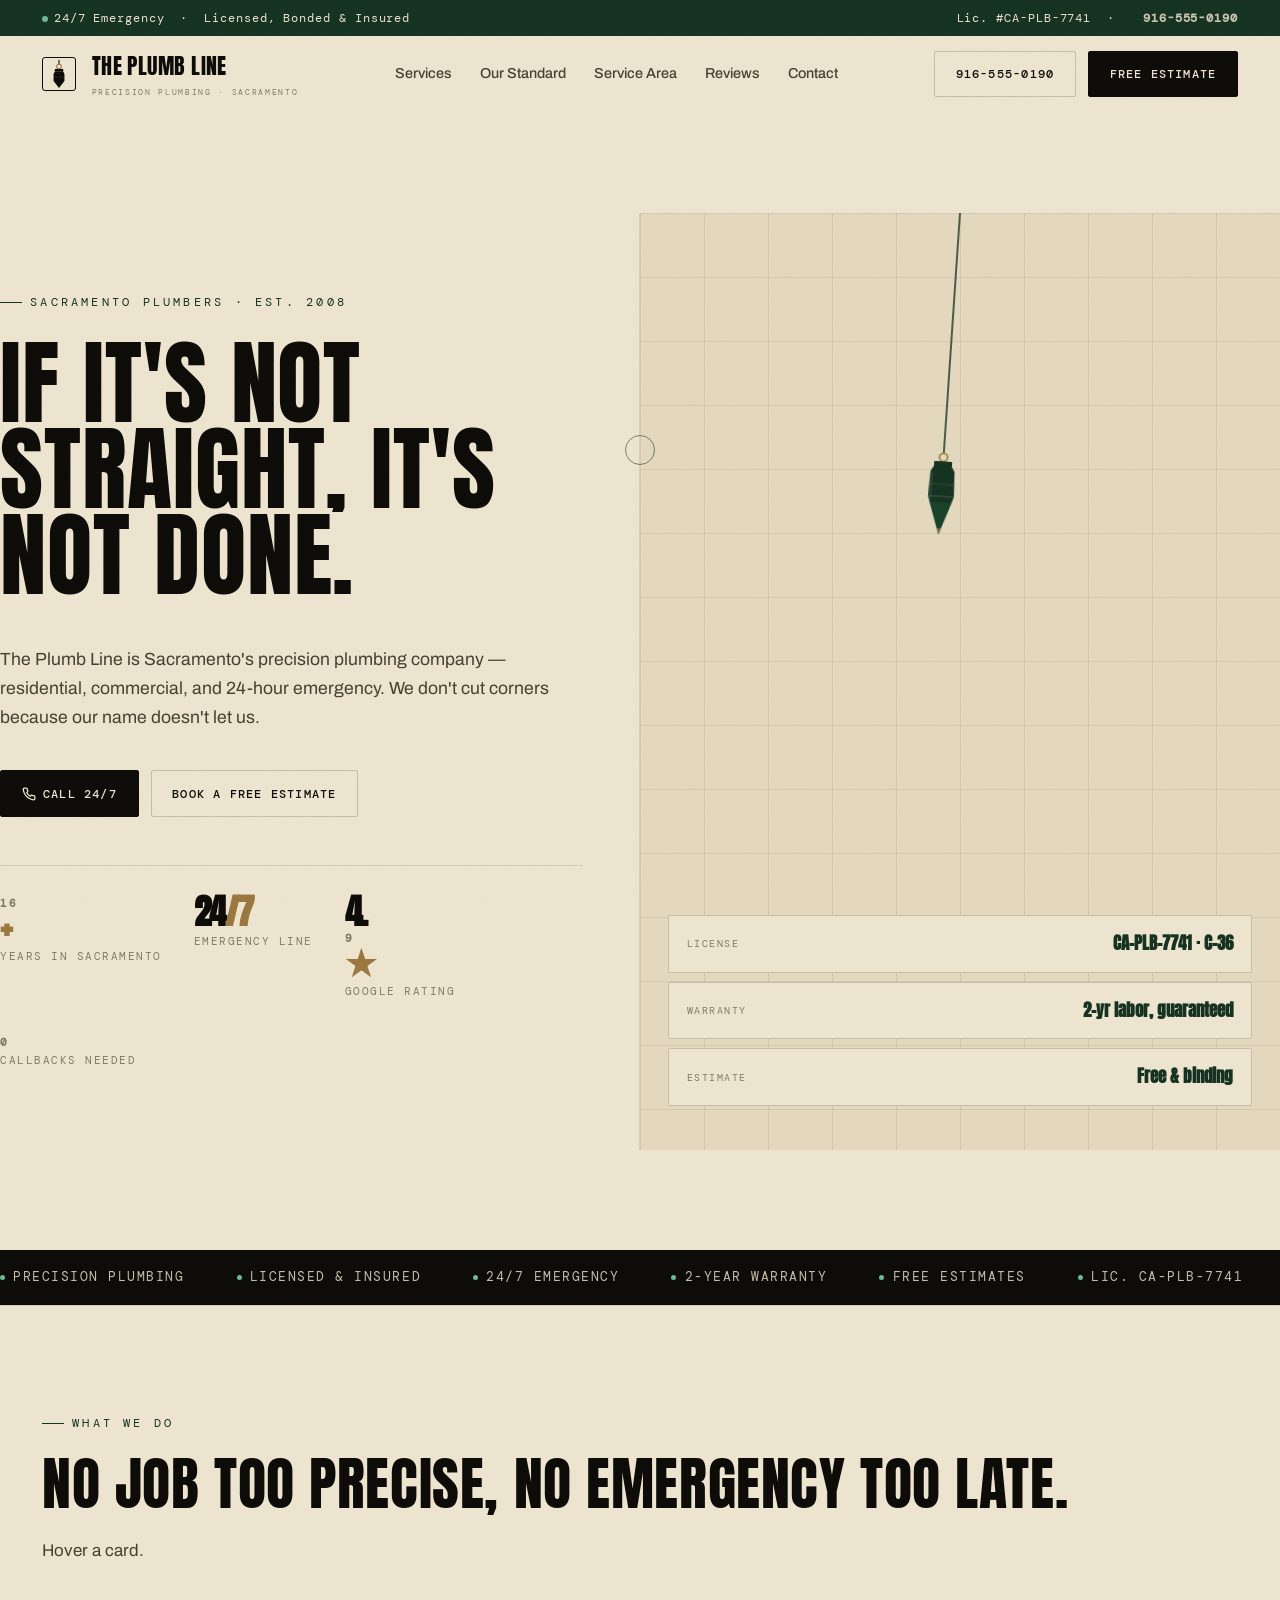
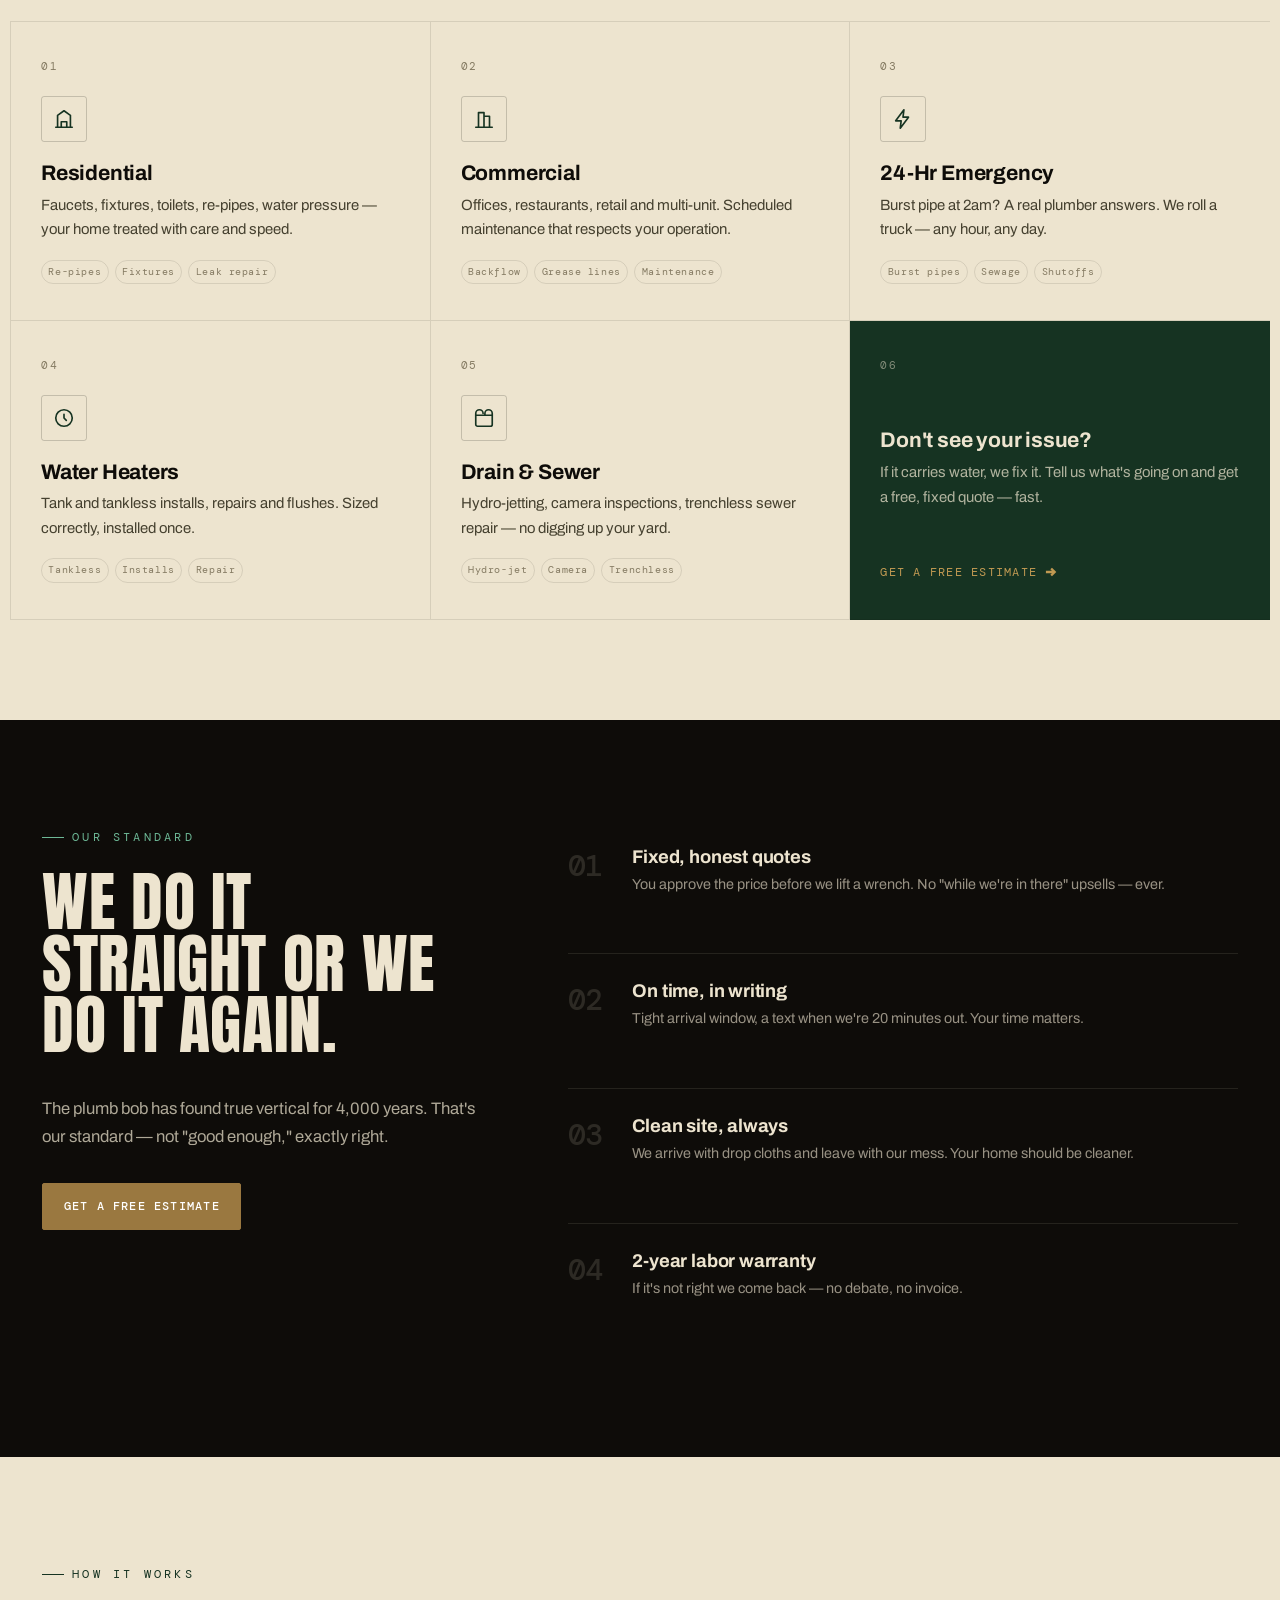
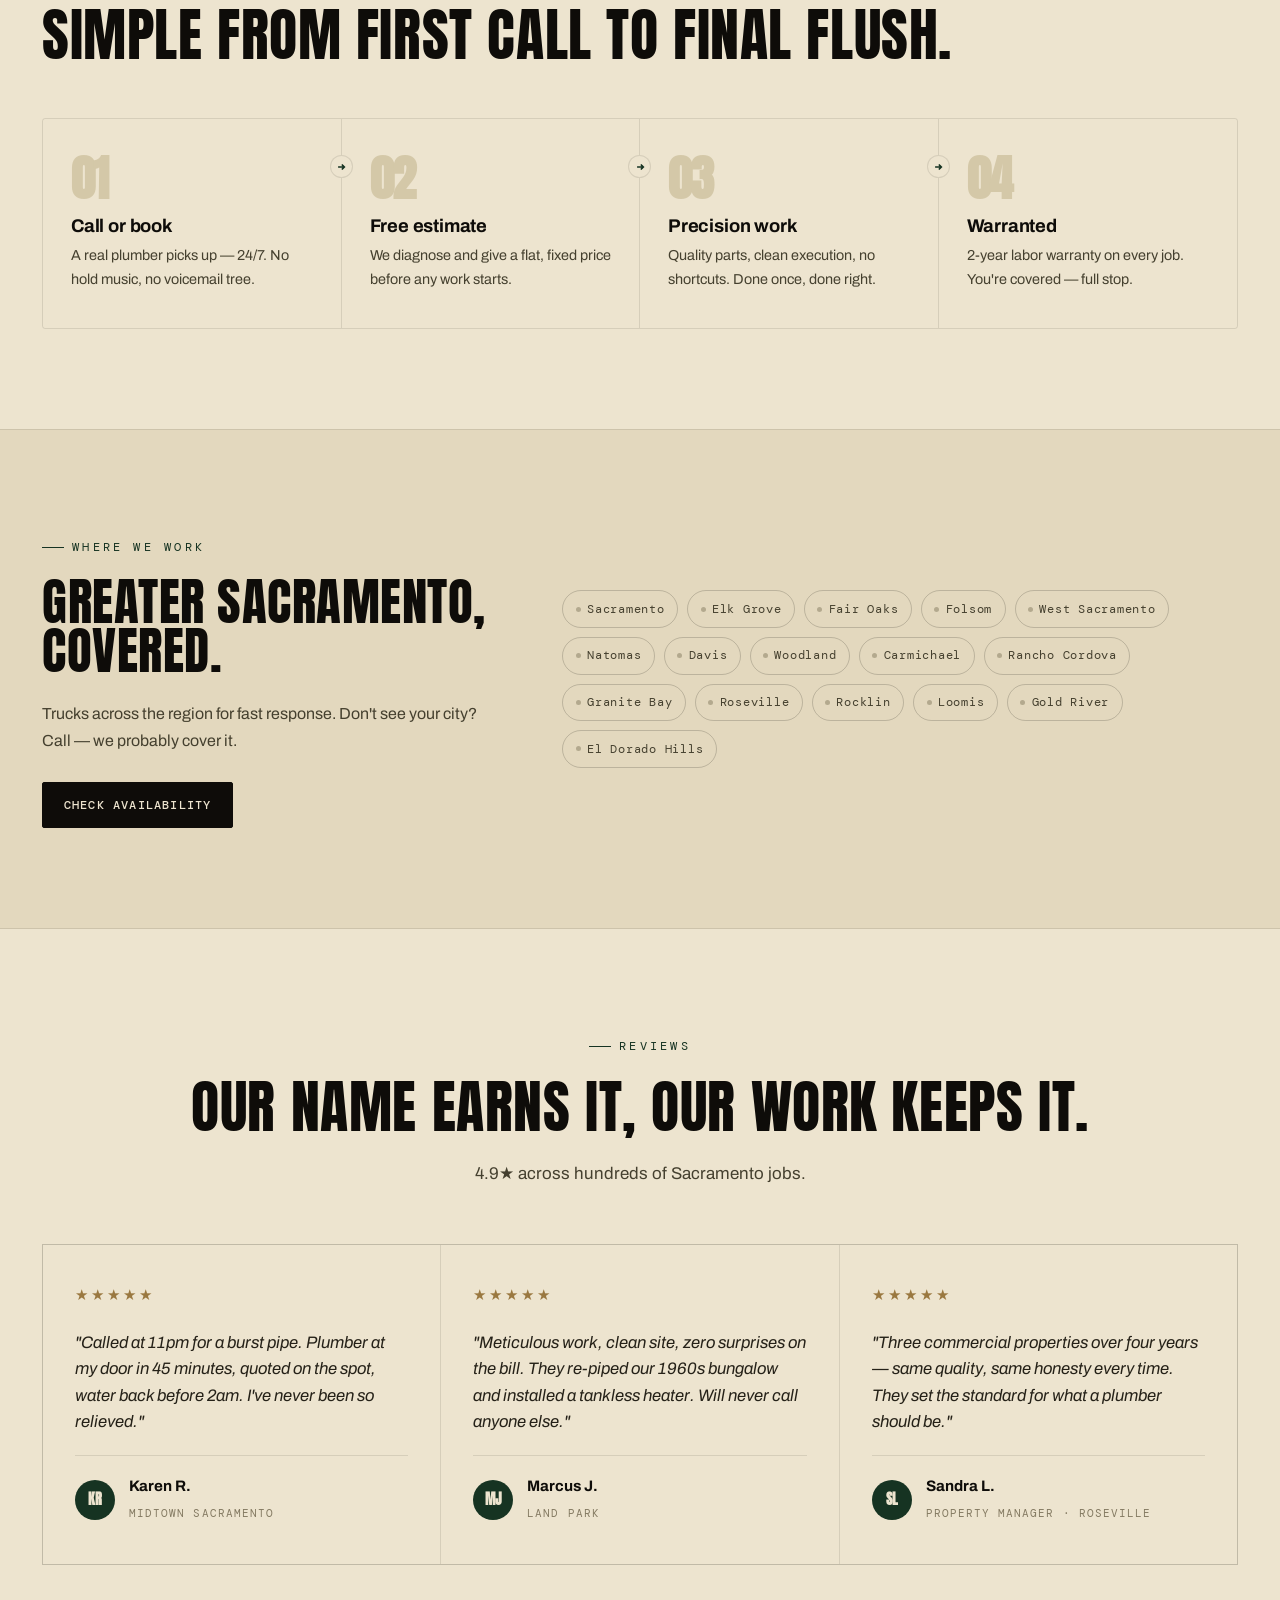
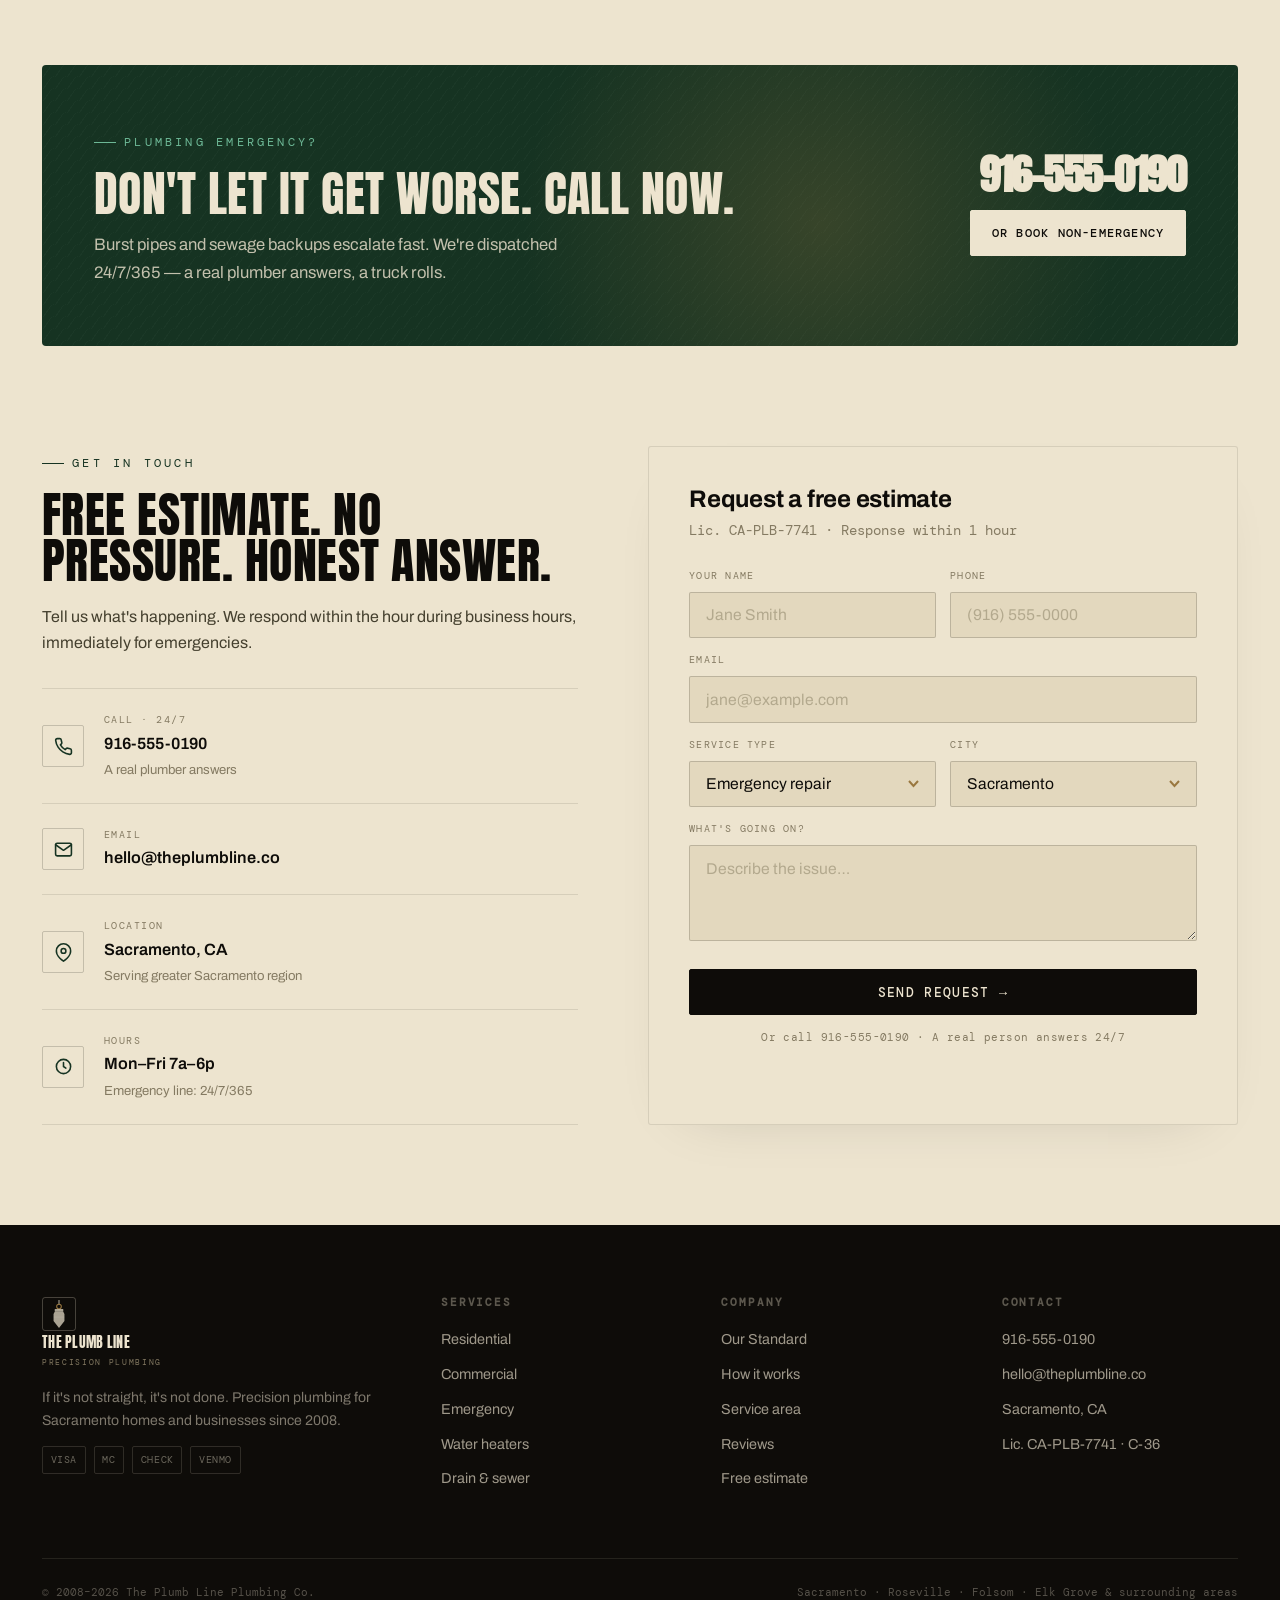
==== commit 9ca6f76f: "Fix Google rating stat rendering as "4.9.0" instead of "4.9" The count-up forced .toFixed(1) for tar" ====
--- a/site/index.html
+++ b/site/index.html
@@ -1206,9 +1206,9 @@
     (function tick(now) {
       const t = Math.min((now - start) / dur, 1);
       const ease = 1 - Math.pow(1 - t, 3);
-      el.textContent = target === 9 ? (ease * target).toFixed(1) : Math.round(ease * target);
+      el.textContent = Math.round(ease * target);
       if (t < 1) requestAnimationFrame(tick);
-      else el.textContent = target === 9 ? target.toFixed(1) : target;
+      else el.textContent = target;
     })(start);
   });
 }, { threshold: .8 });
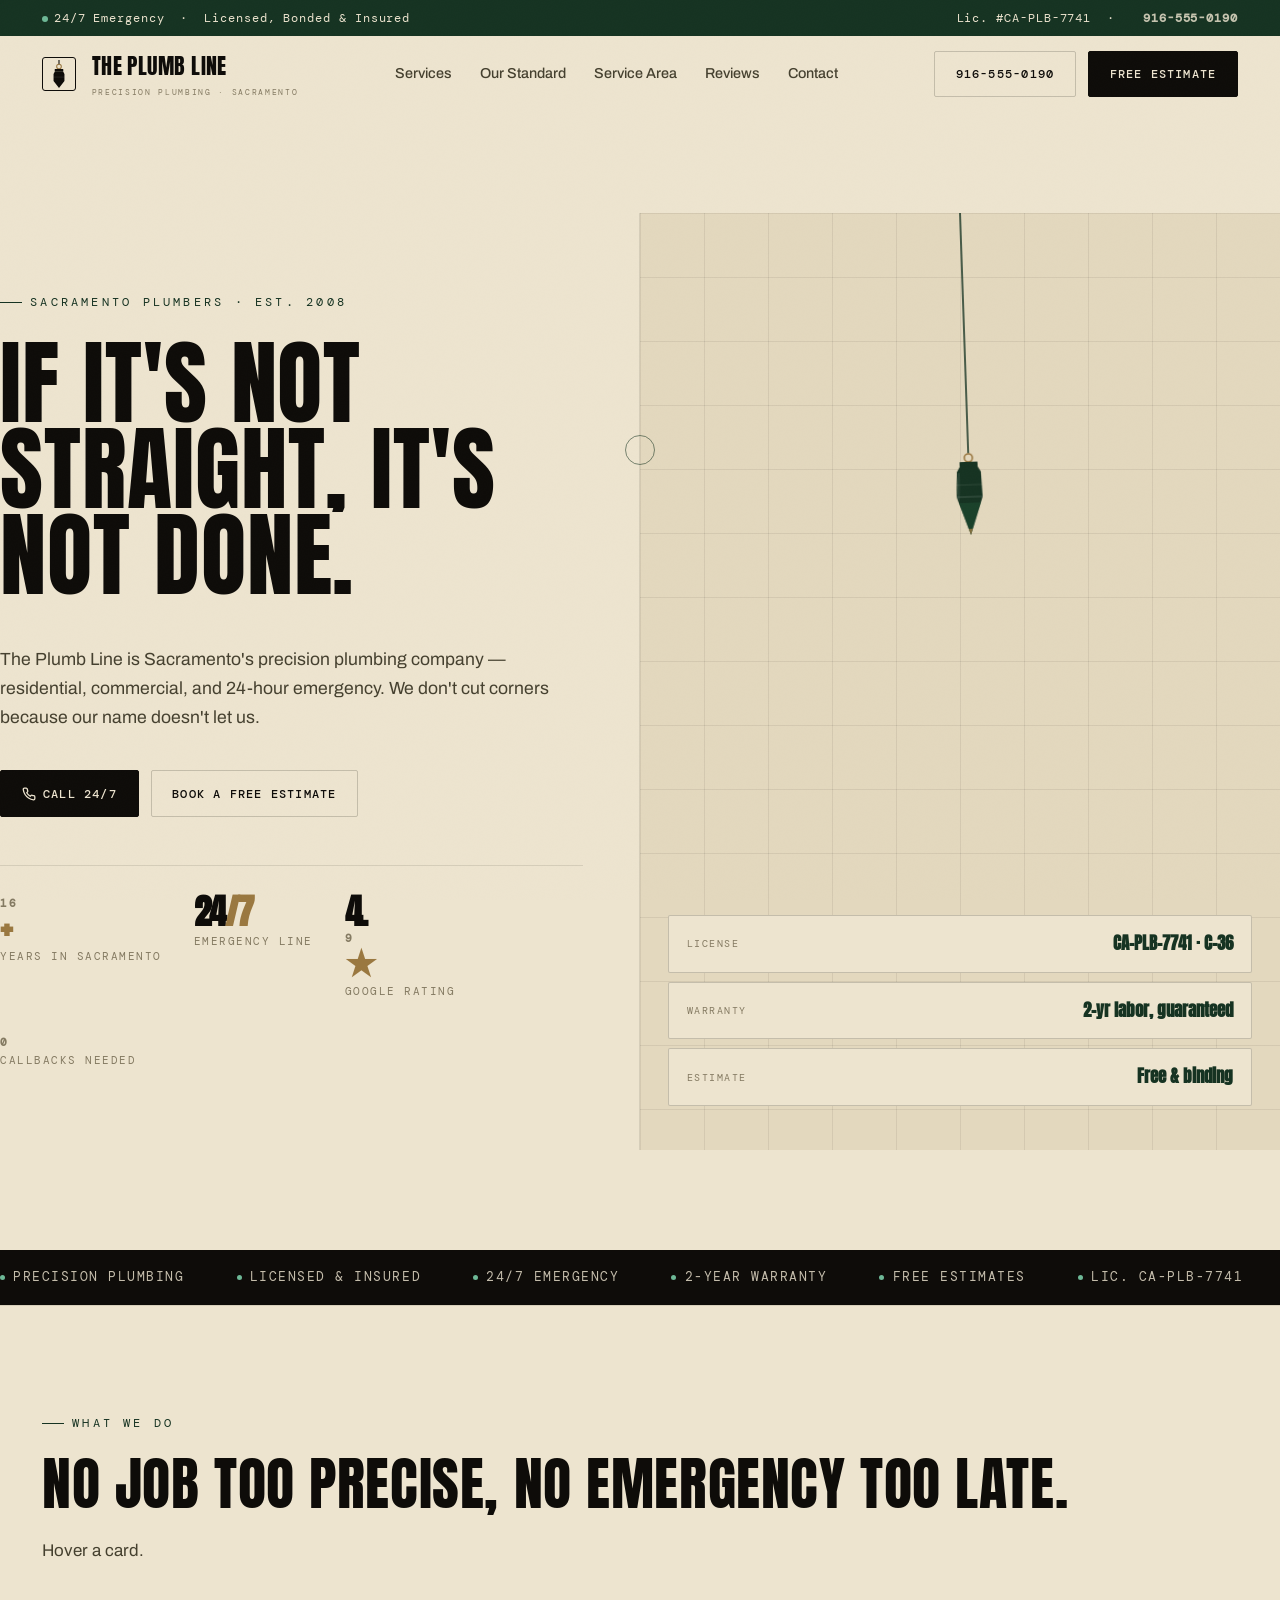
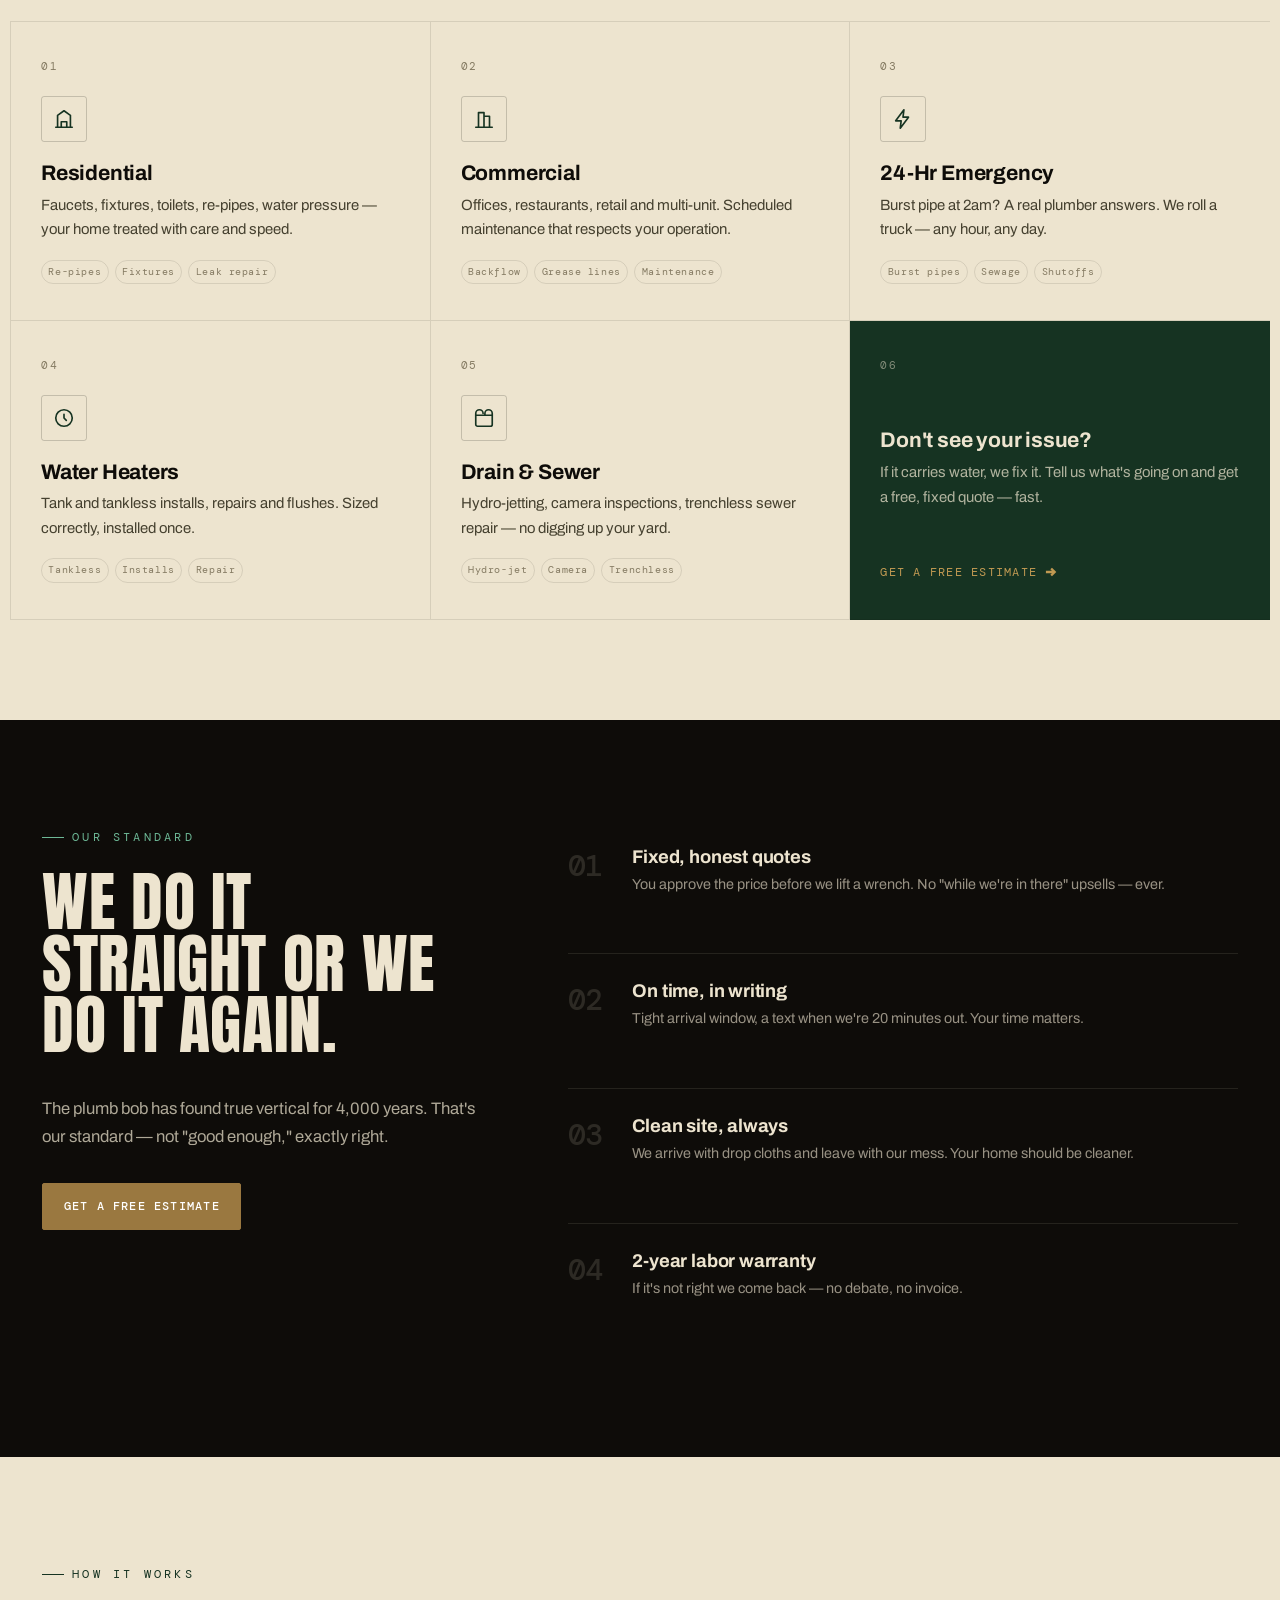
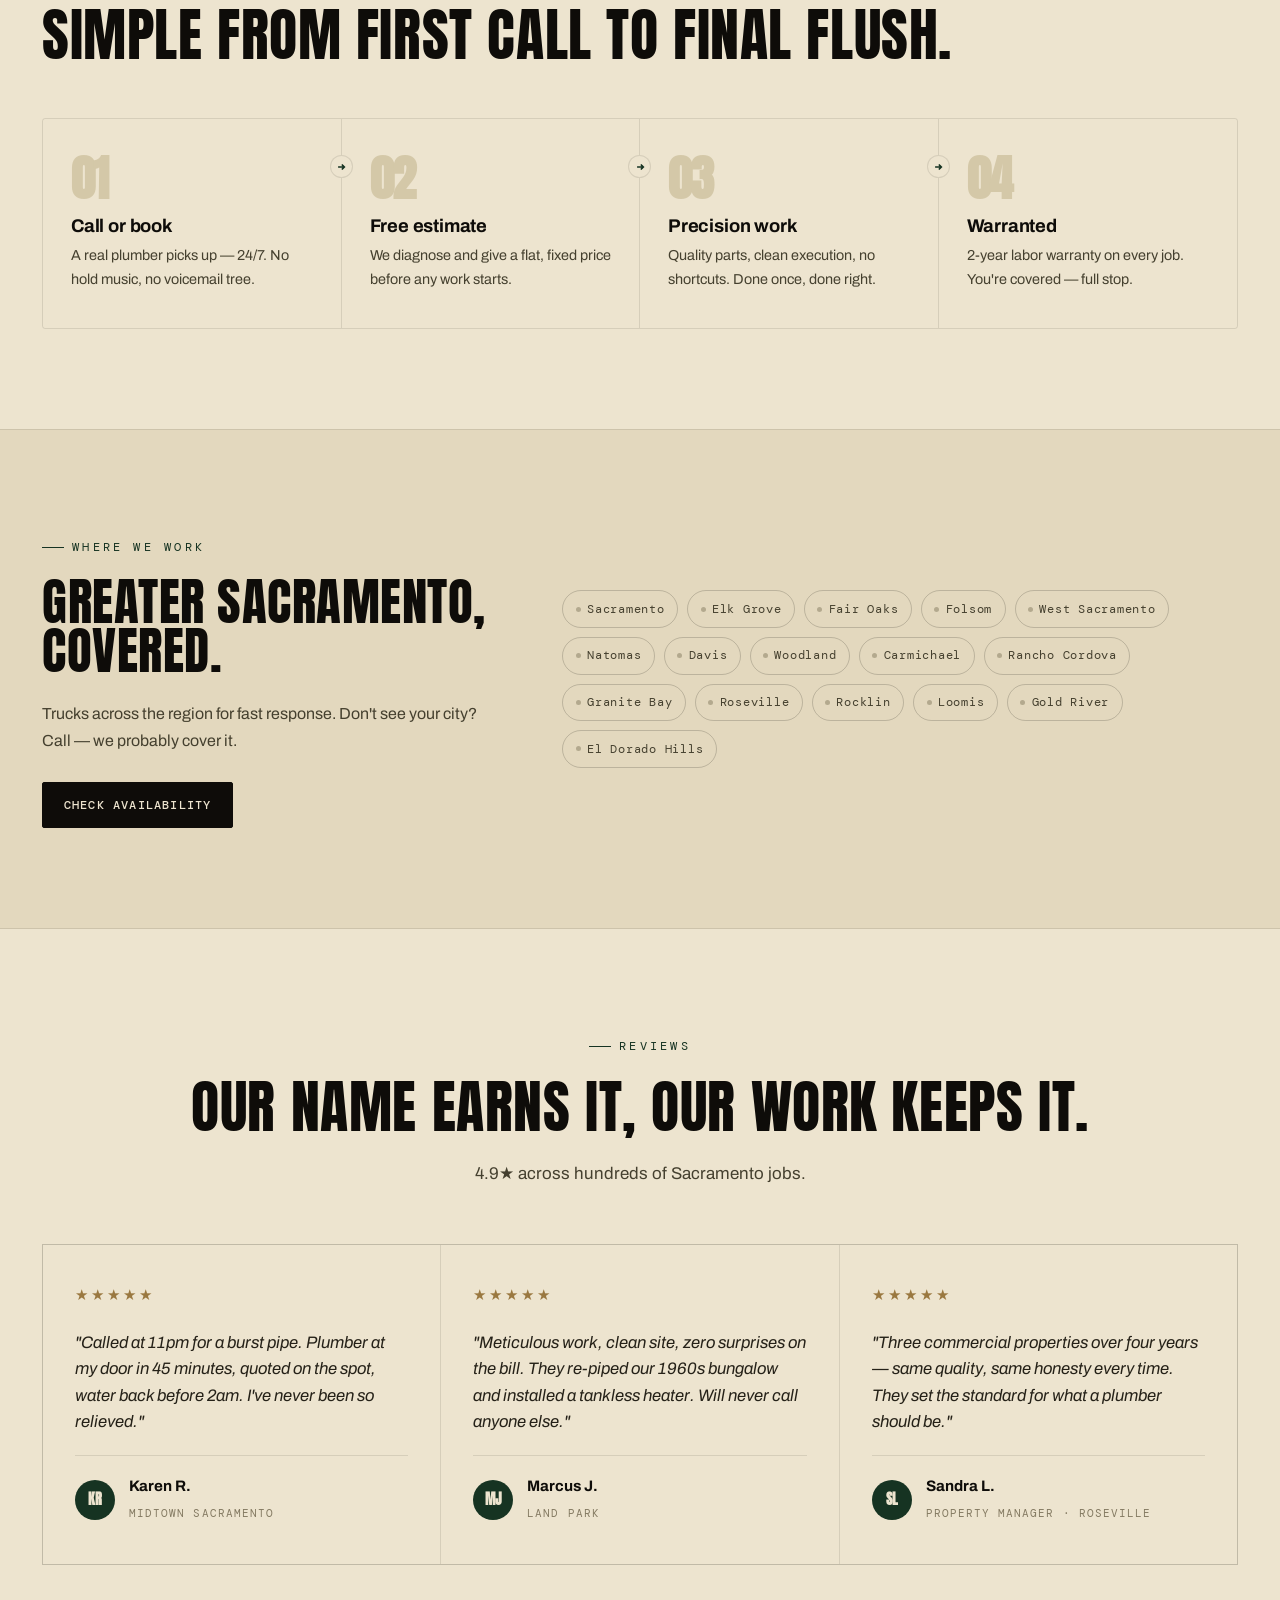
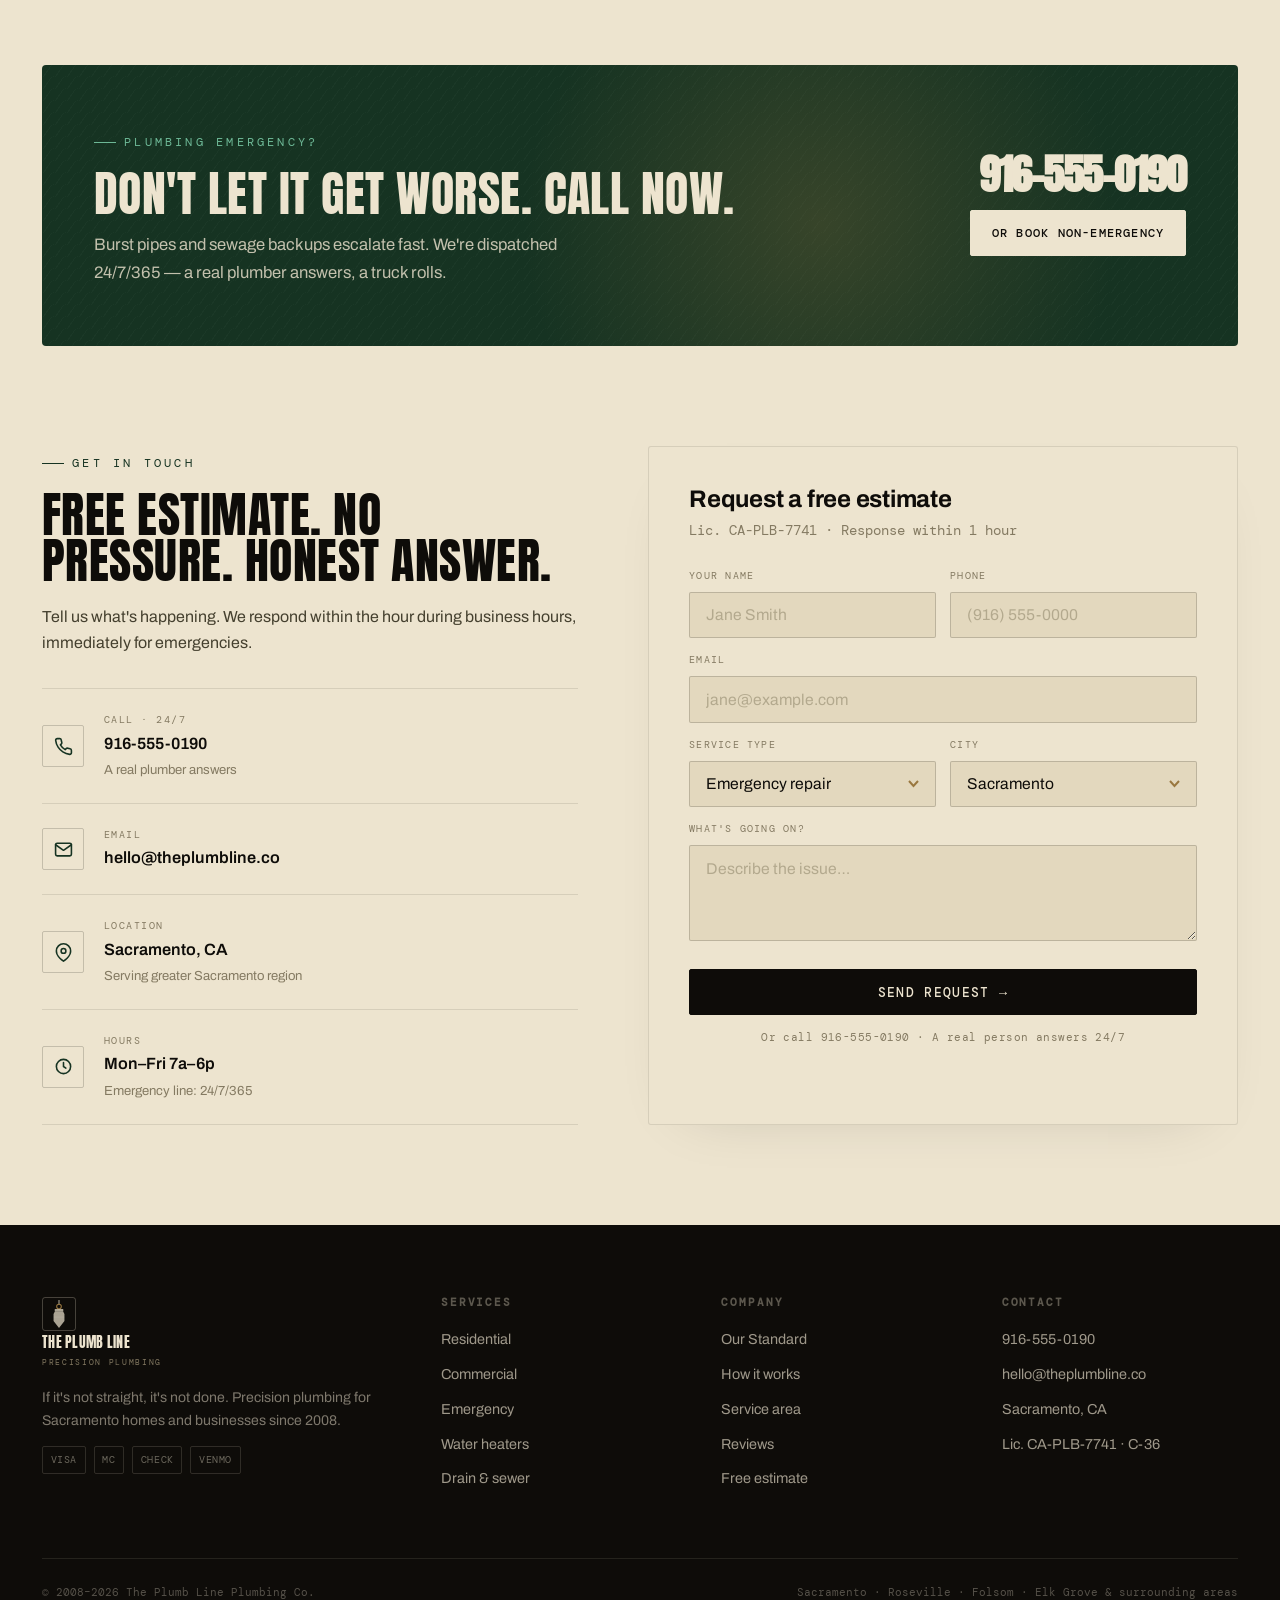
==== commit 52f49868: "Fix 4.9 stat wrapping — add white-space:nowrap to stat bold https://claude.ai/code/session_011TCkVj6" ====
--- a/site/index.html
+++ b/site/index.html
@@ -213,7 +213,7 @@
 .hero-cta{display:flex;gap:12px;flex-wrap:wrap;margin-bottom:3em;opacity:0;animation:fadeUp .8s .7s var(--ease) forwards}
 
 .hero-stats{display:flex;gap:32px;flex-wrap:wrap;padding-top:28px;border-top:1px solid var(--line);opacity:0;animation:fadeUp .8s .85s var(--ease) forwards}
-.hero-stats .st b{font-family:var(--fd);font-size:2.2rem;font-weight:800;display:block;line-height:1;letter-spacing:-.04em}
+.hero-stats .st b{font-family:var(--fd);font-size:2.2rem;font-weight:800;display:block;line-height:1;letter-spacing:-.04em;white-space:nowrap}
 .hero-stats .st b em{color:var(--brass);font-style:normal}
 .hero-stats .st span{font-family:var(--fm);font-size:.67rem;letter-spacing:.14em;text-transform:uppercase;color:var(--muted);display:block;margin-top:.4em}
 
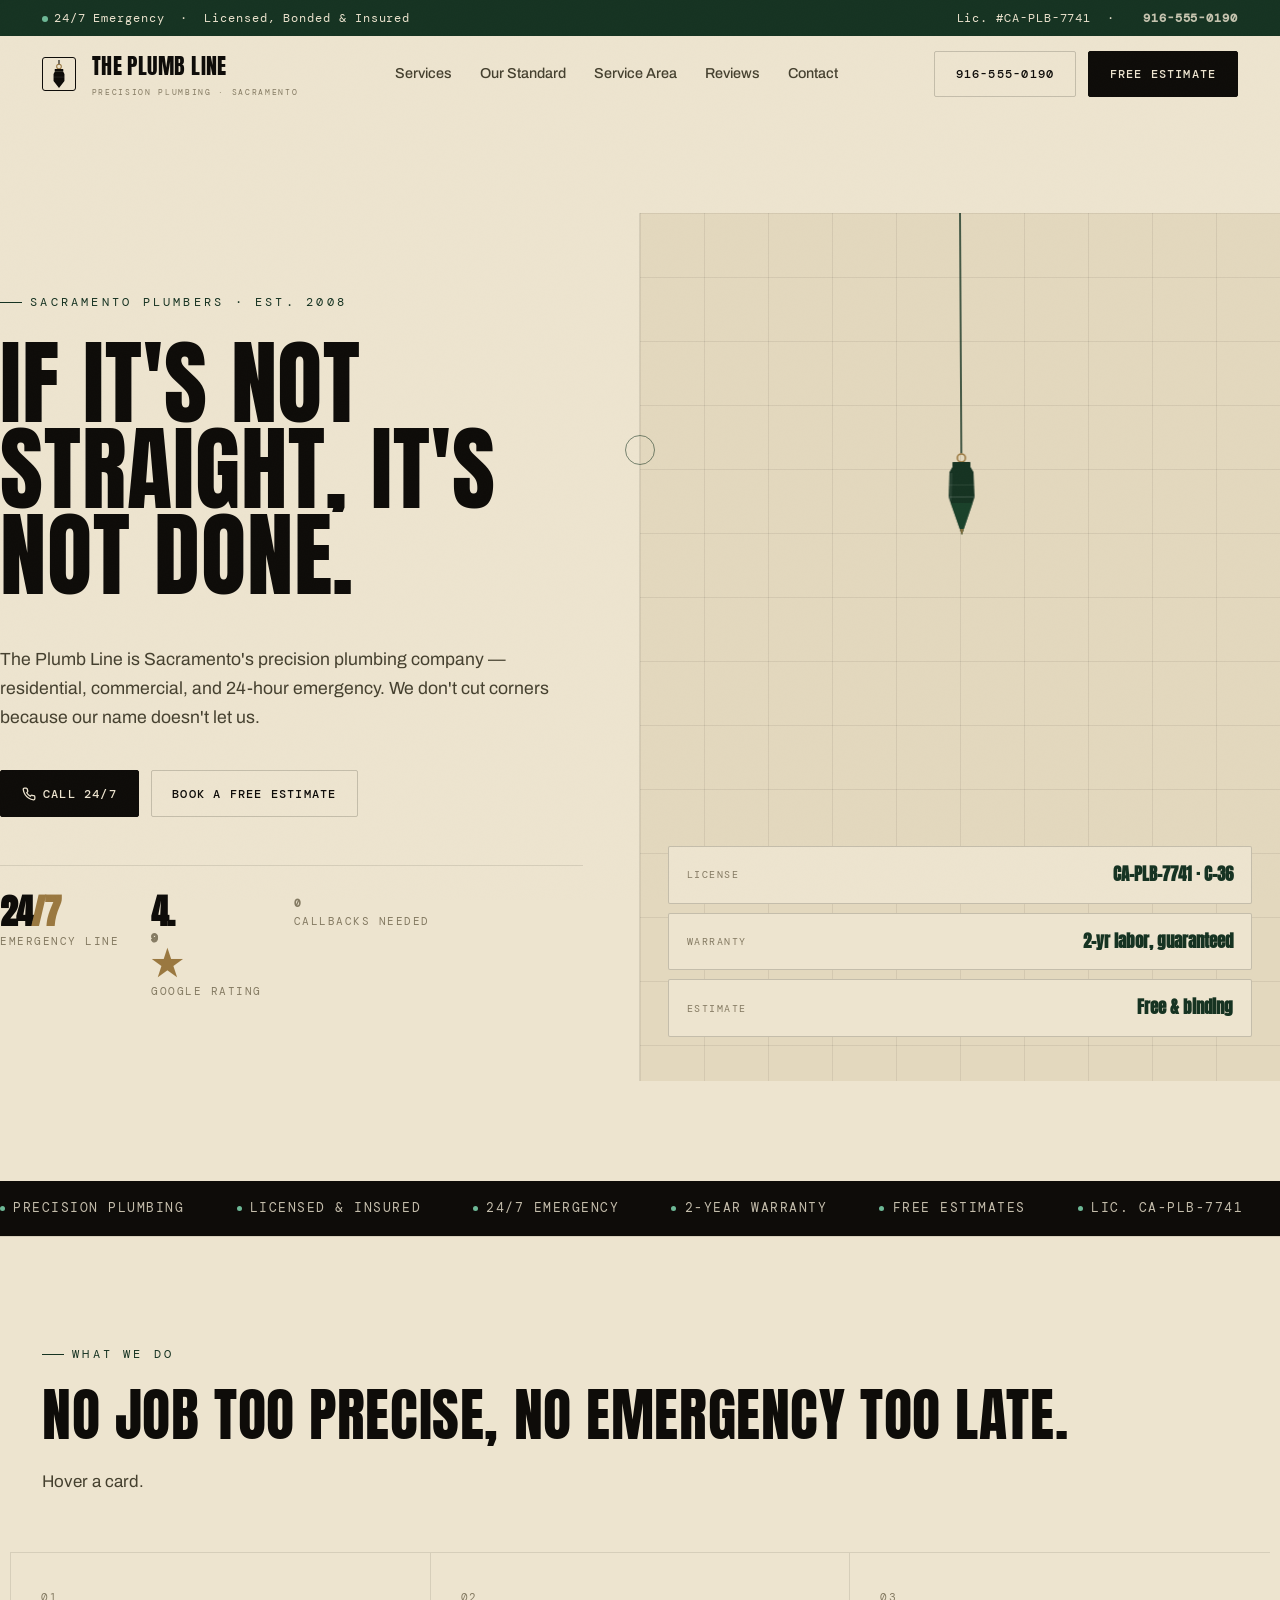
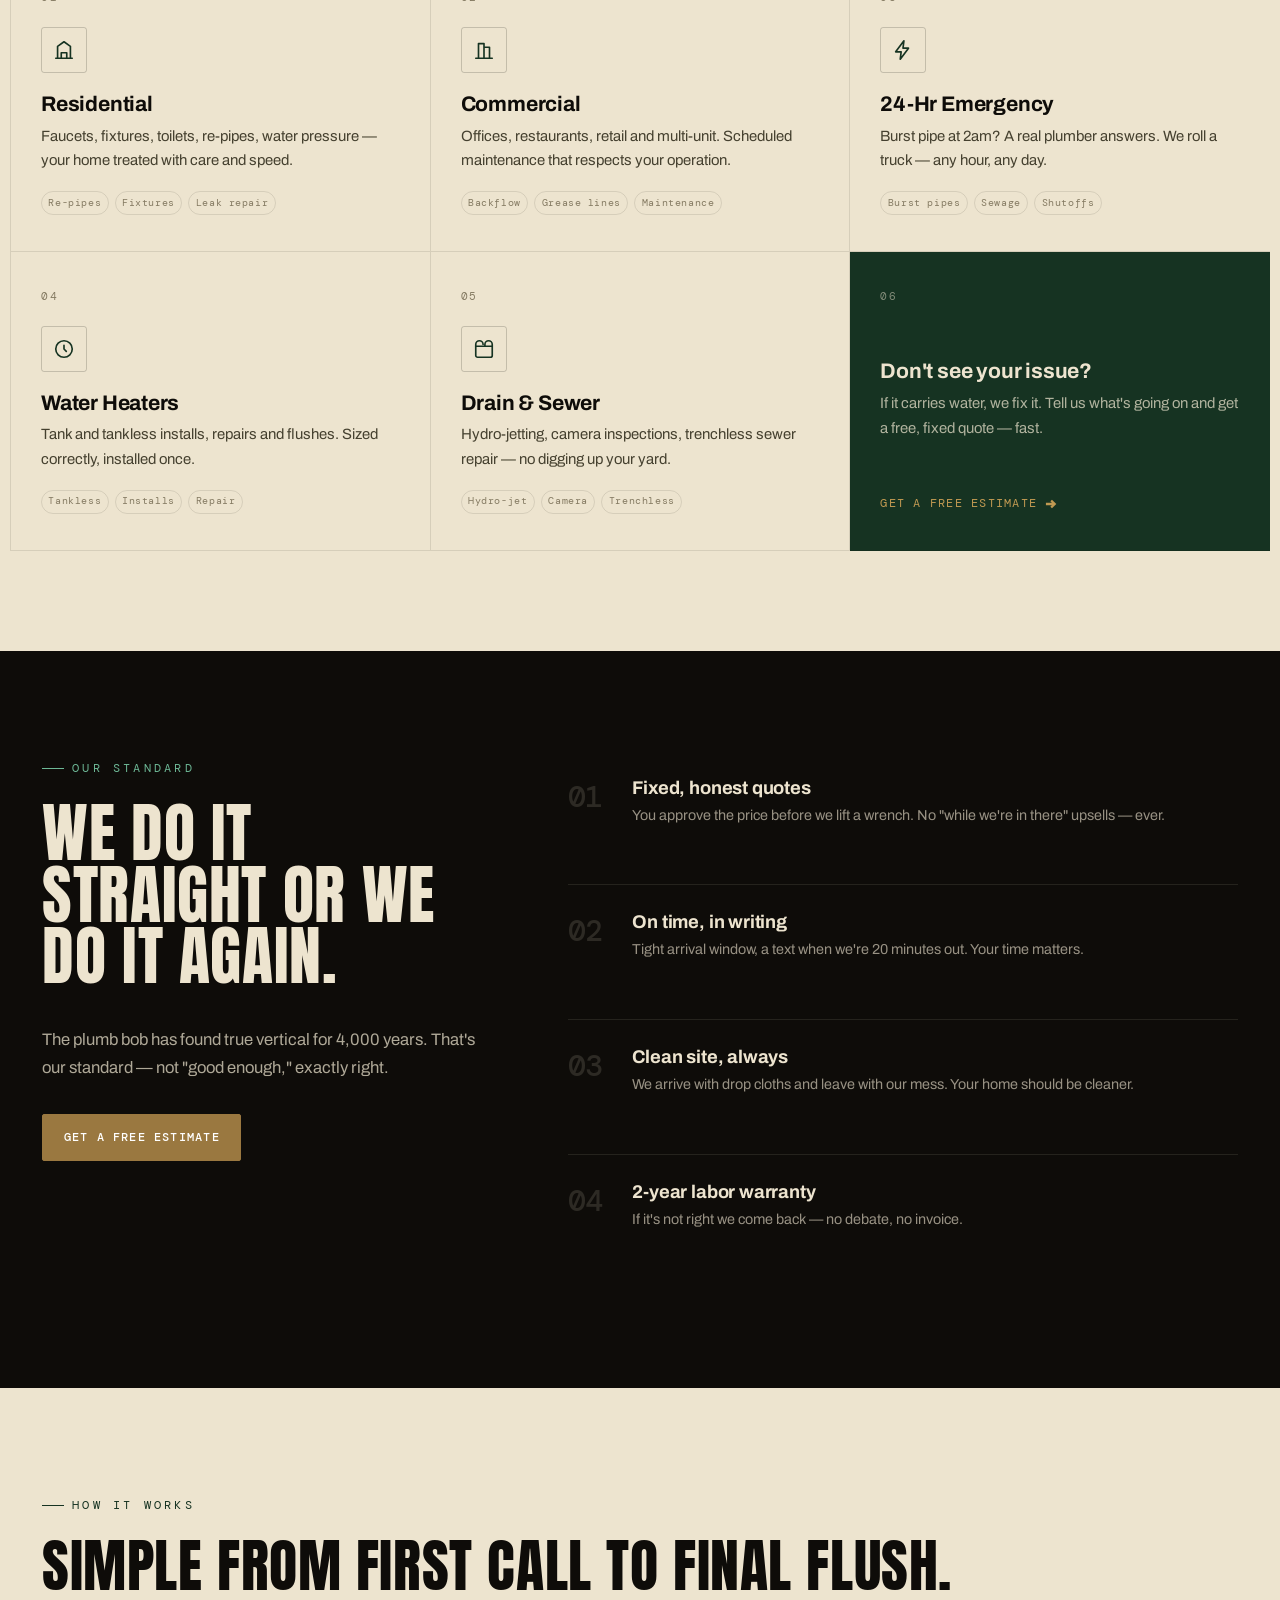
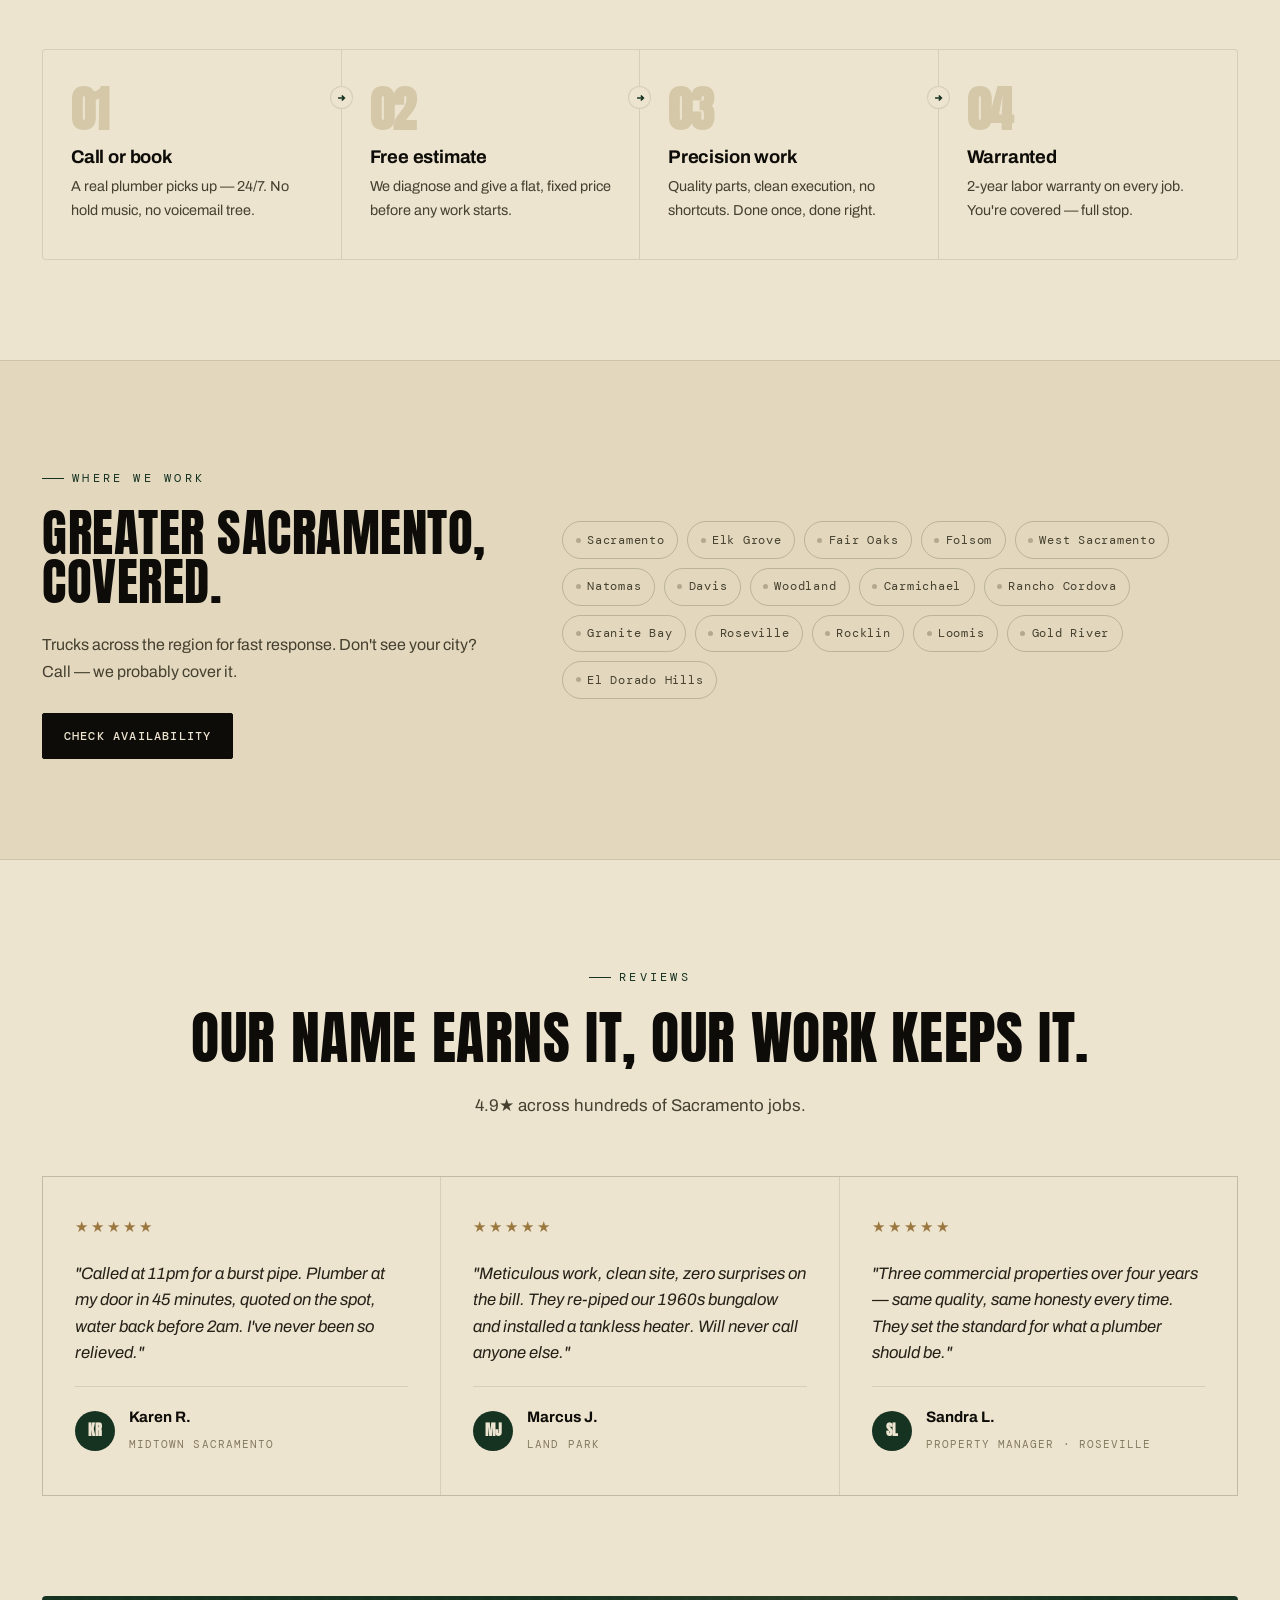
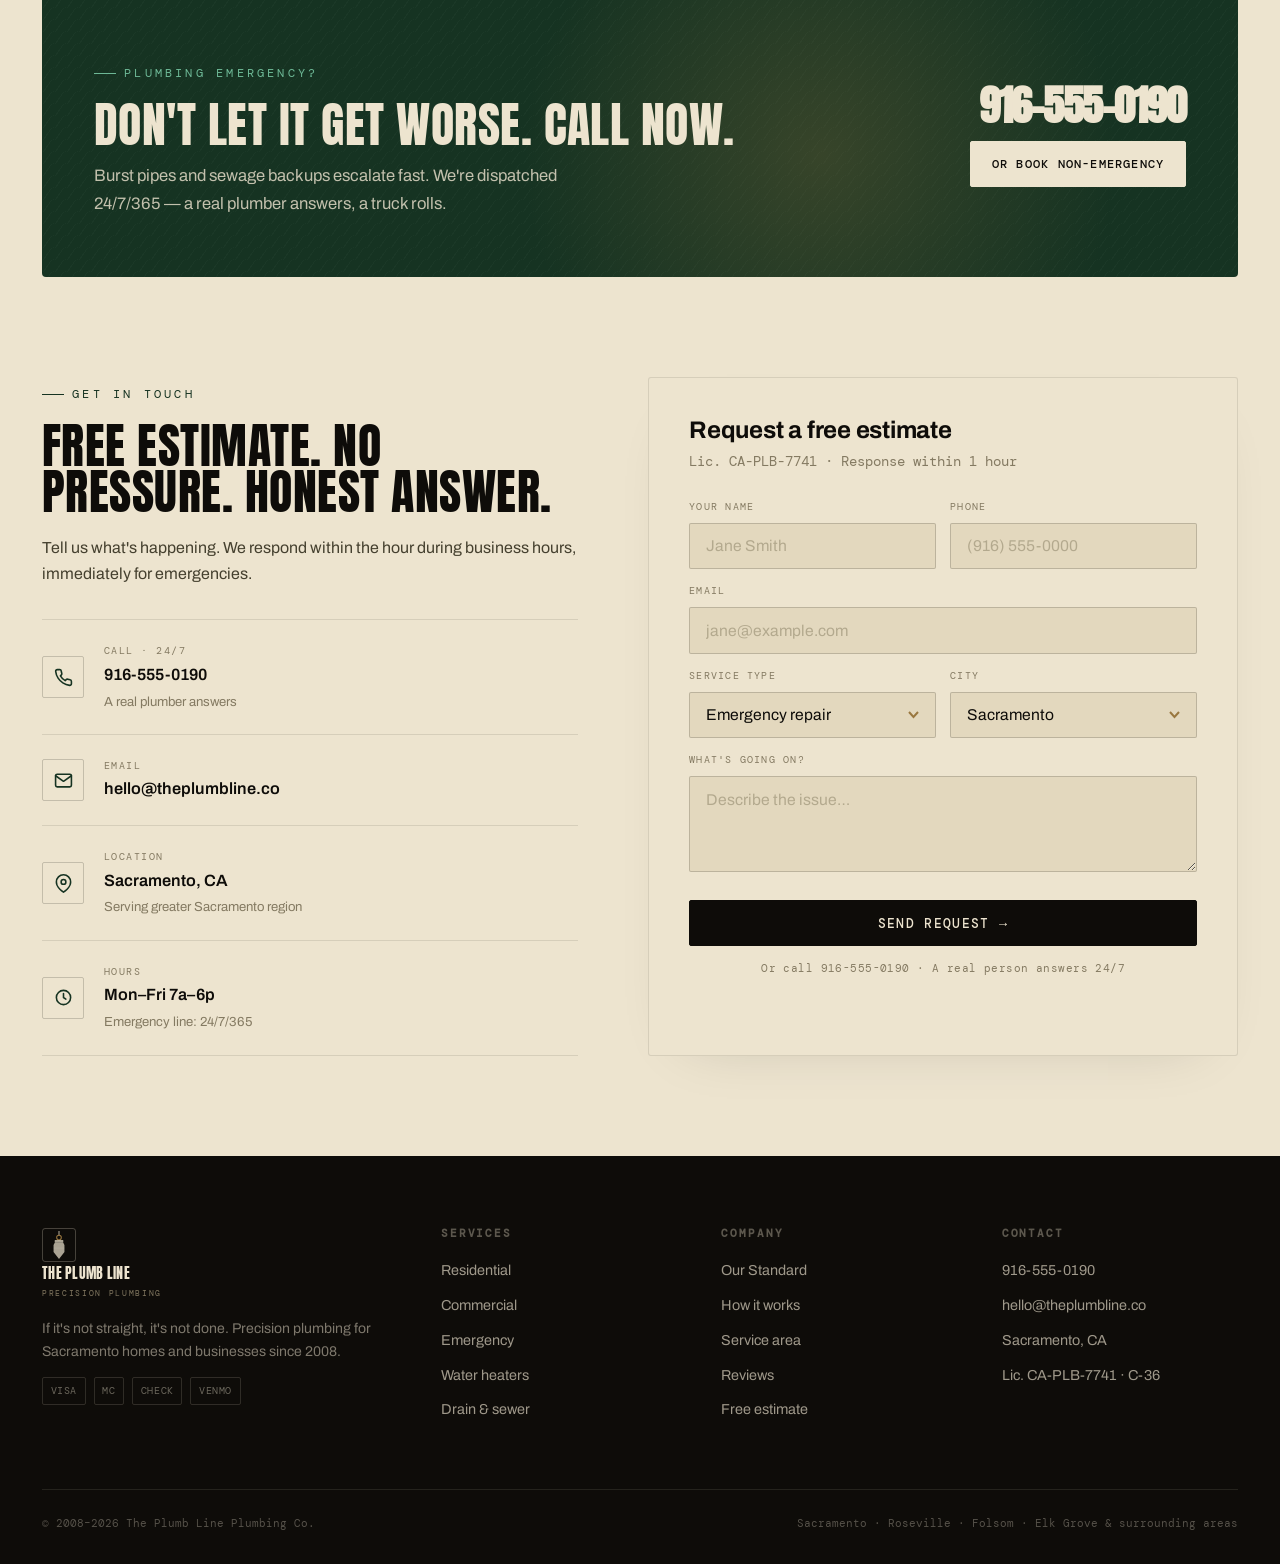
==== commit 1cace7d2: "Remove "16+ Years" stat; bold the 9 in 4.9 rating Anton is single-weight, so the 9 is thickened via " ====
--- a/site/index.html
+++ b/site/index.html
@@ -214,6 +214,7 @@
 
 .hero-stats{display:flex;gap:32px;flex-wrap:wrap;padding-top:28px;border-top:1px solid var(--line);opacity:0;animation:fadeUp .8s .85s var(--ease) forwards}
 .hero-stats .st b{font-family:var(--fd);font-size:2.2rem;font-weight:800;display:block;line-height:1;letter-spacing:-.04em;white-space:nowrap}
+.hero-stats .st b .nine{font-weight:900;-webkit-text-stroke:1px currentColor;text-stroke:1px currentColor}
 .hero-stats .st b em{color:var(--brass);font-style:normal}
 .hero-stats .st span{font-family:var(--fm);font-size:.67rem;letter-spacing:.14em;text-transform:uppercase;color:var(--muted);display:block;margin-top:.4em}
 
@@ -587,9 +588,8 @@
       <a href="#contact" class="btn btn-outline mag">Book a free estimate</a>
     </div>
     <div class="hero-stats">
-      <div class="st"><b><span class="cnt" data-target="16">0</span><em>+</em></b><span>Years in Sacramento</span></div>
       <div class="st"><b>24<em>/7</em></b><span>Emergency line</span></div>
-      <div class="st"><b>4.<span class="cnt" data-target="9">0</span><em>★</em></b><span>Google rating</span></div>
+      <div class="st"><b>4.<span class="cnt nine" data-target="9">0</span><em>★</em></b><span>Google rating</span></div>
       <div class="st"><b><span class="cnt" data-target="0">0</span></b><span>Callbacks needed</span></div>
     </div>
   </div>
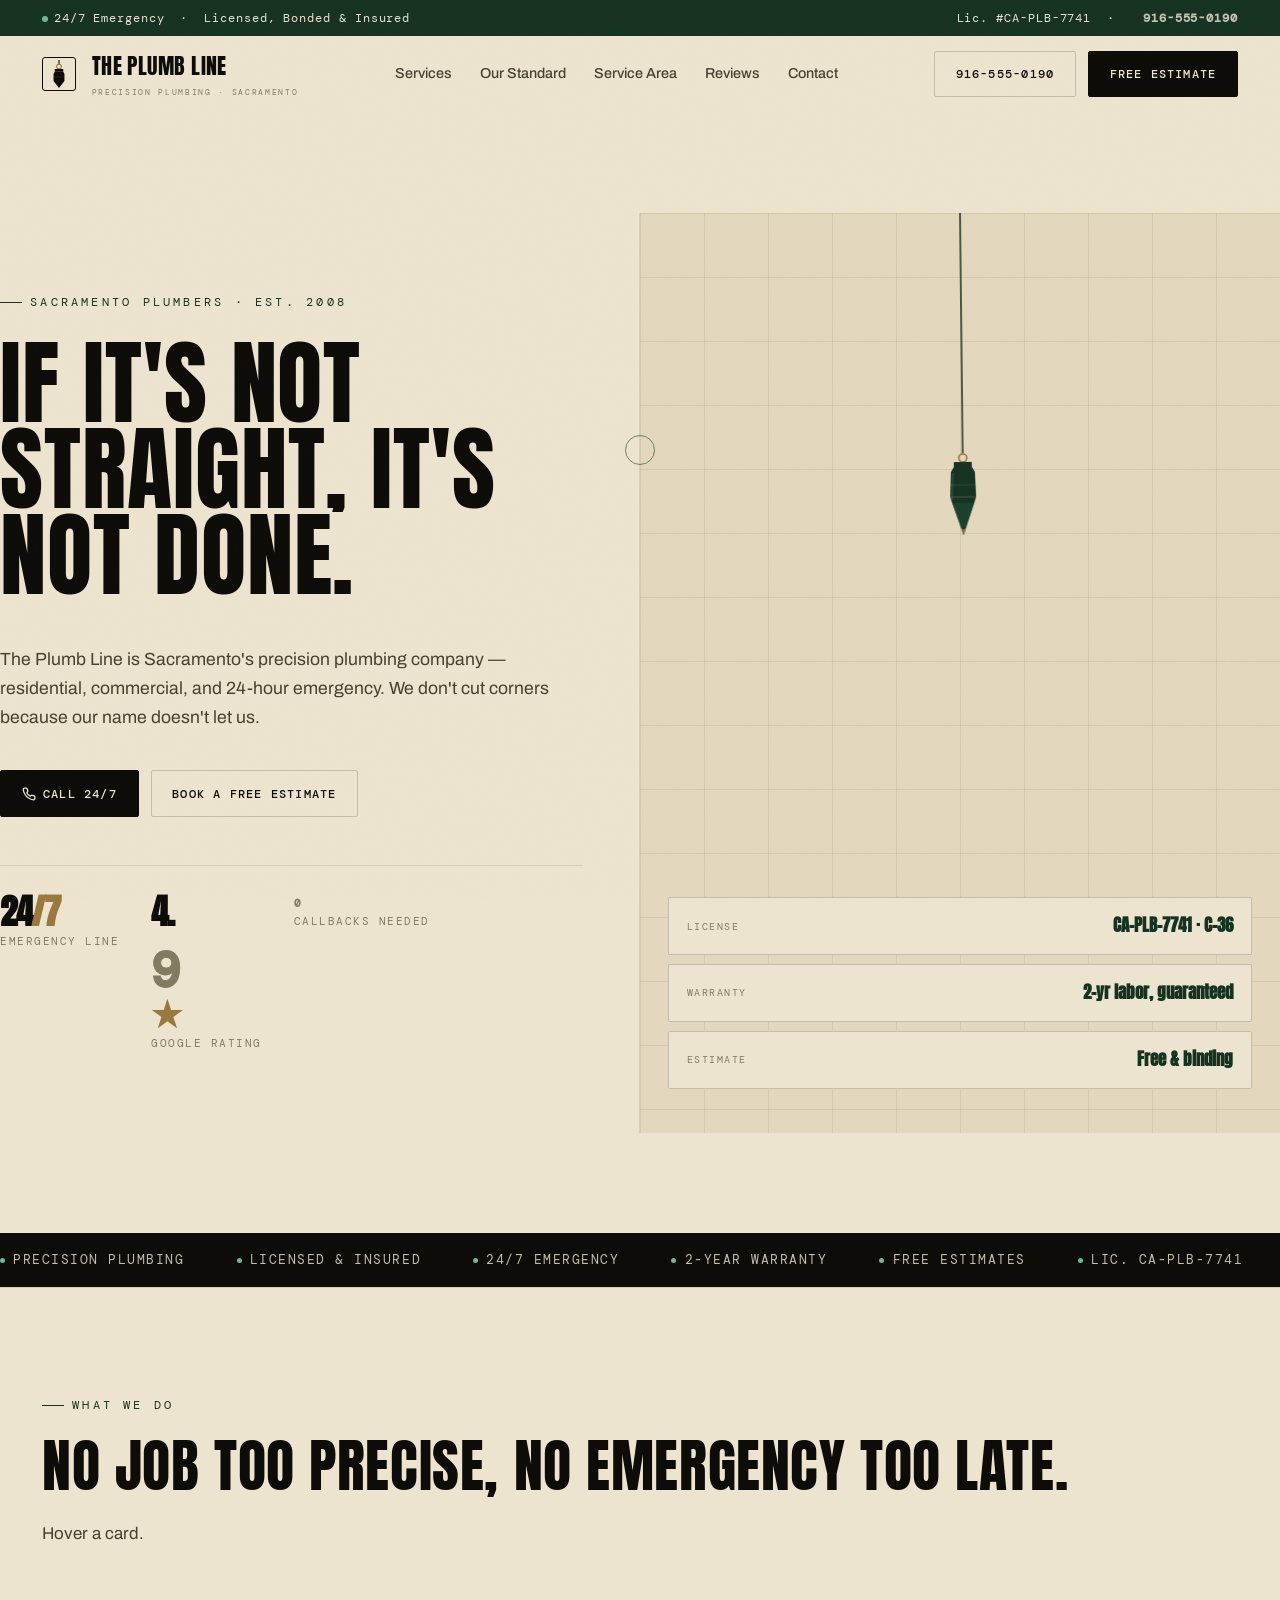
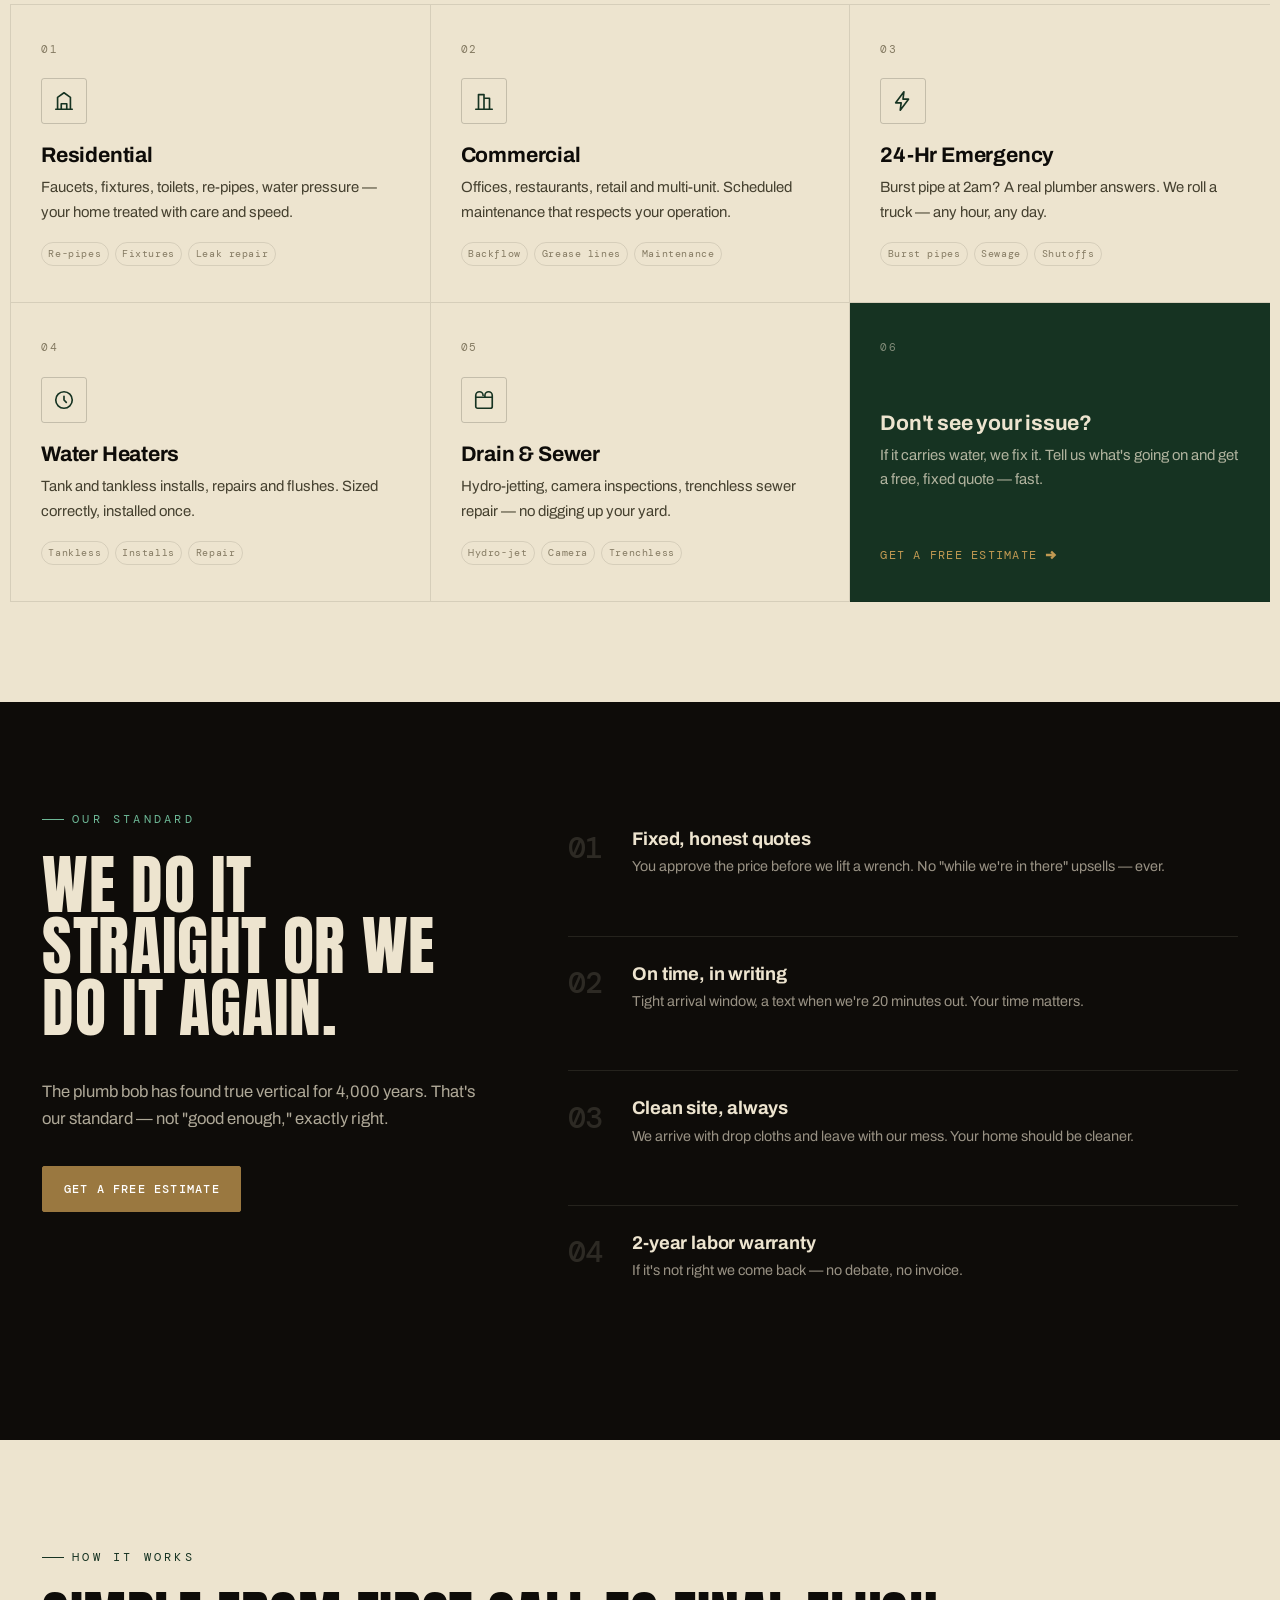
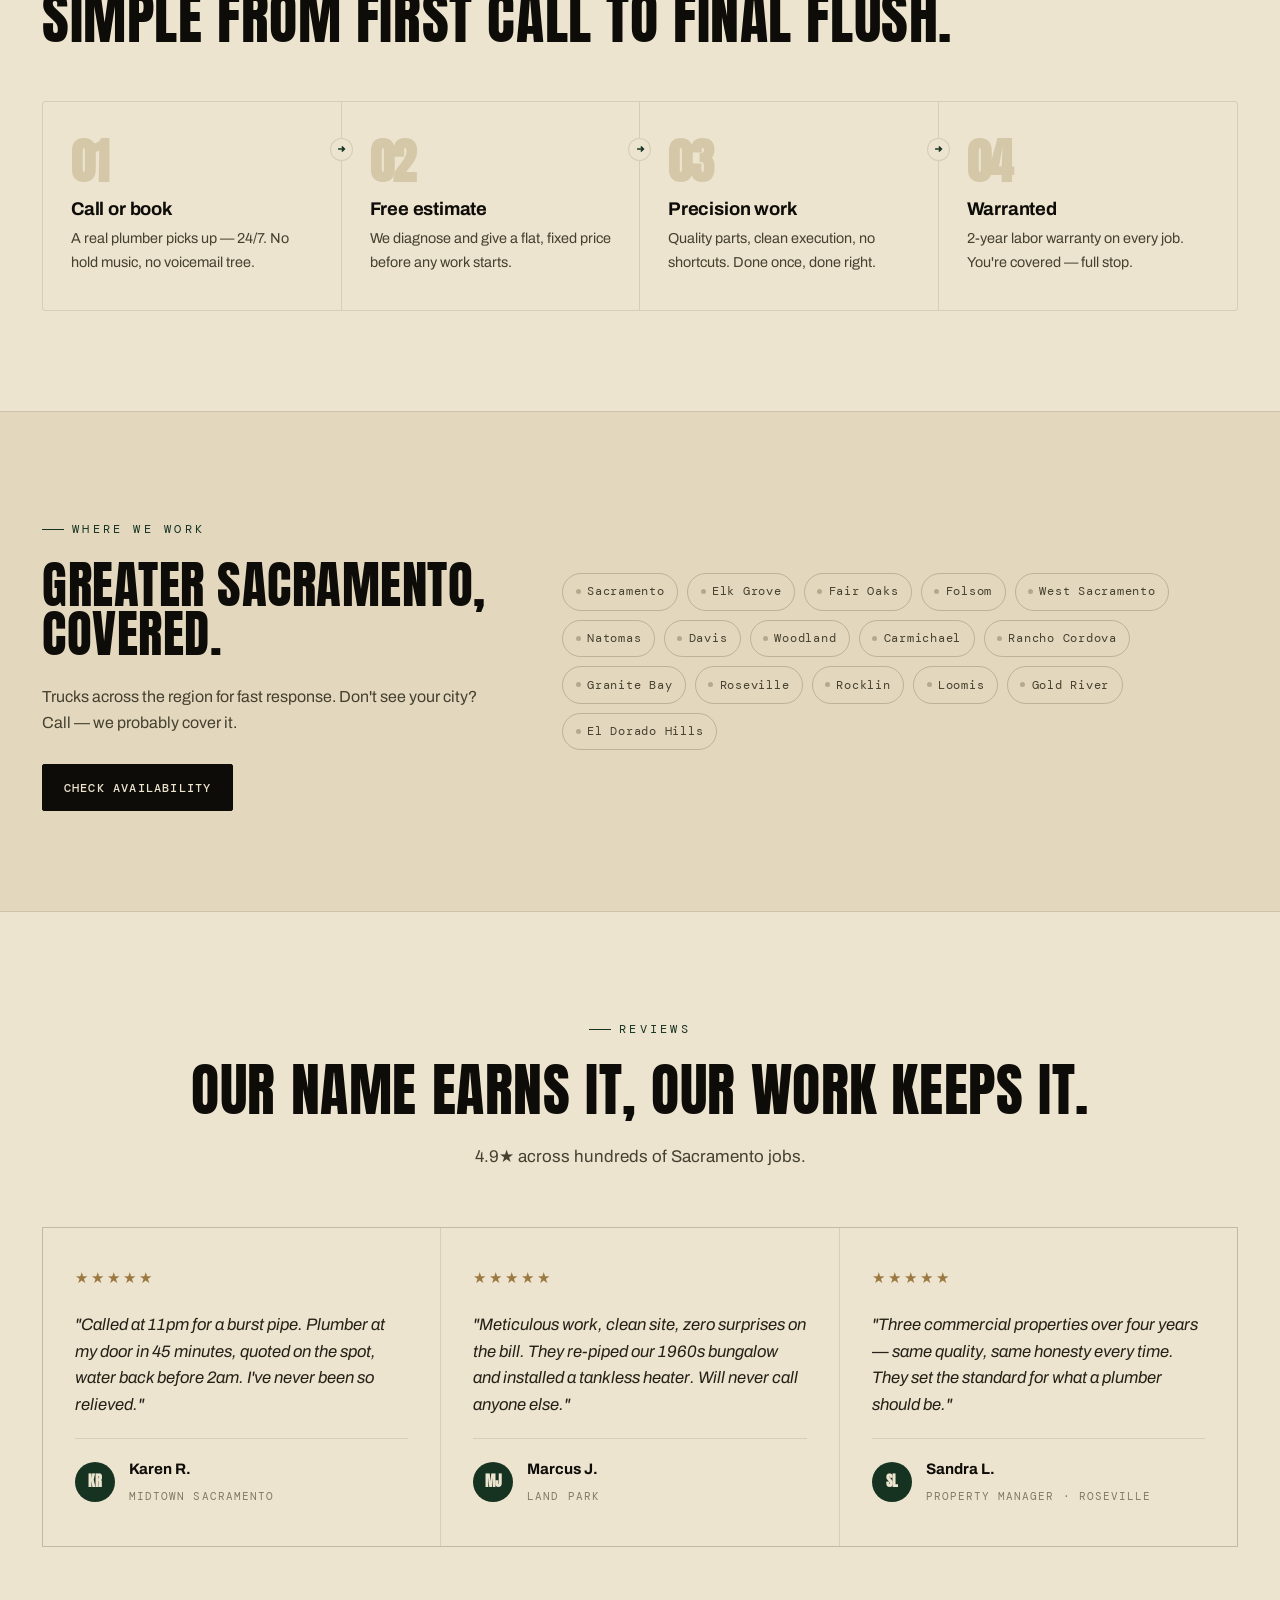
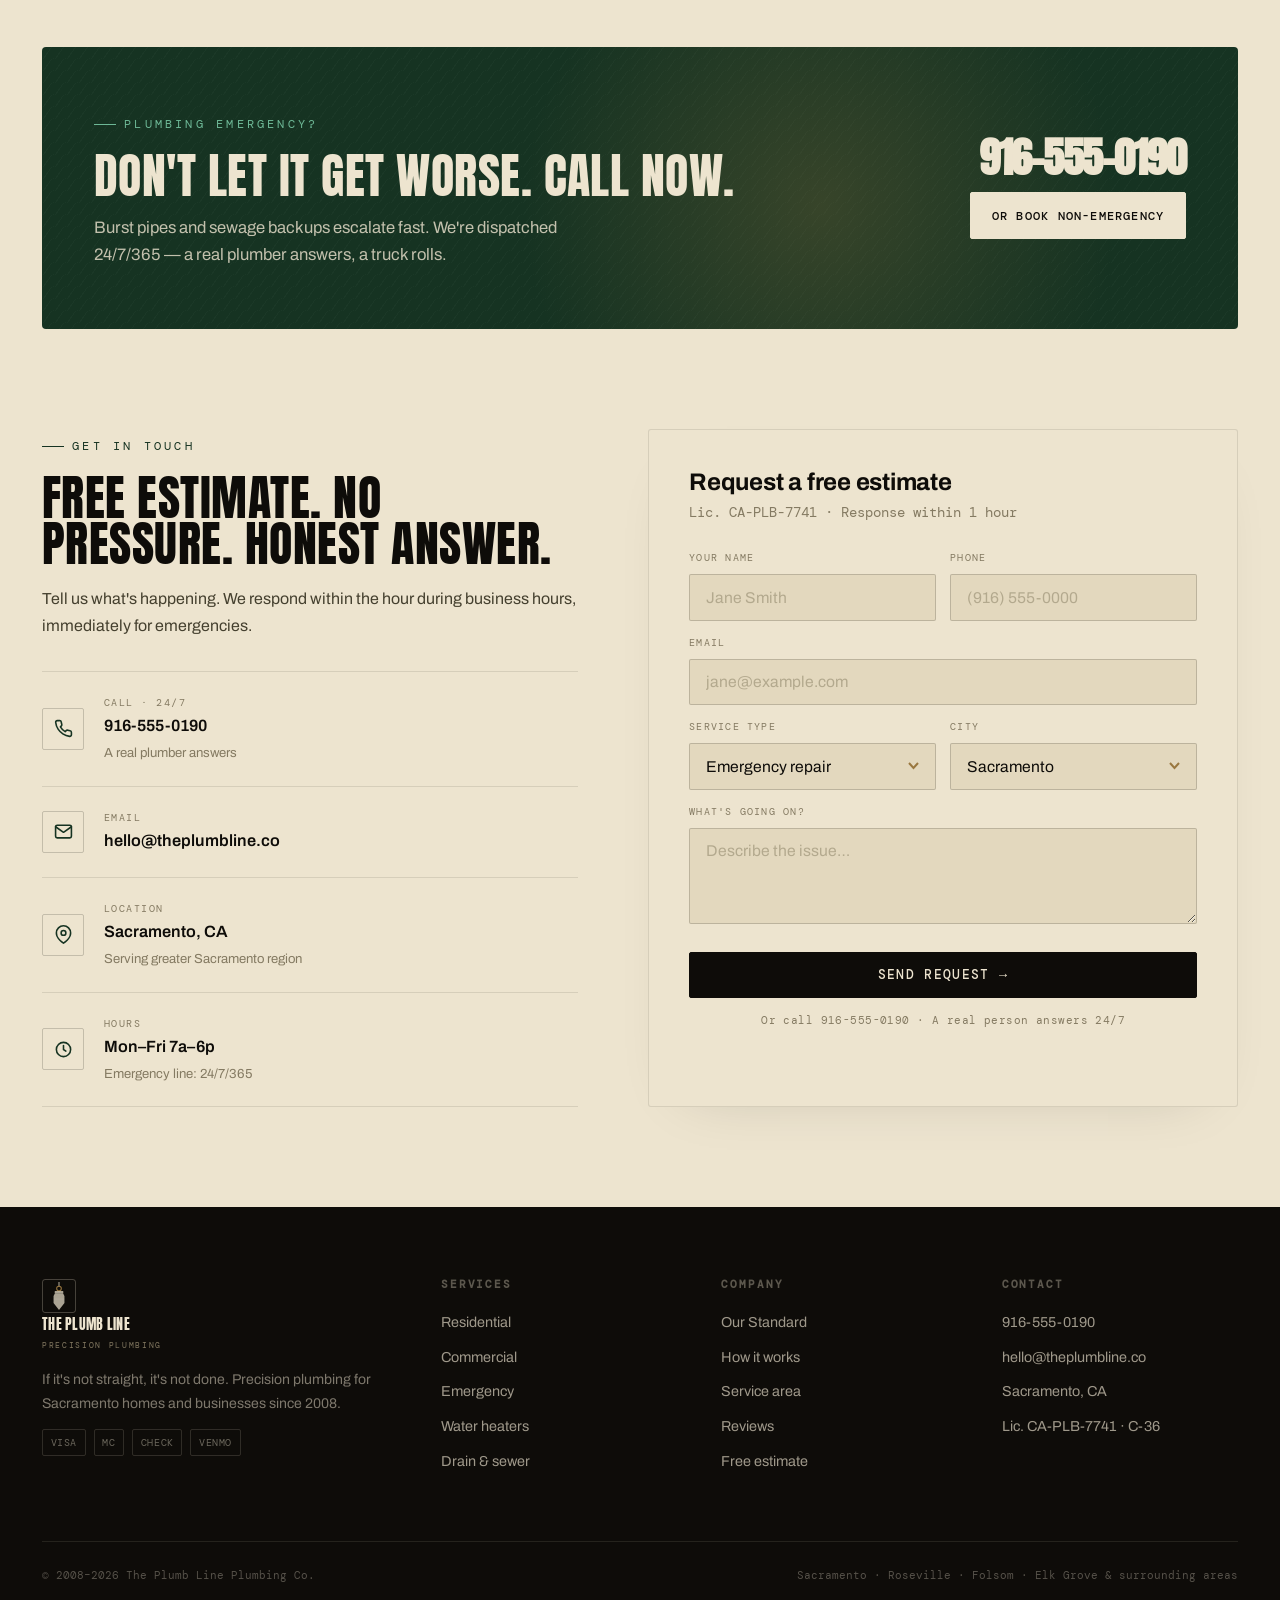
==== commit 85e69d08: "Make the 9 in 4.9 larger (1.35em) https://claude.ai/code/session_011TCkVj69joVEzmfbb39DgM" ====
--- a/site/index.html
+++ b/site/index.html
@@ -214,7 +214,7 @@
 
 .hero-stats{display:flex;gap:32px;flex-wrap:wrap;padding-top:28px;border-top:1px solid var(--line);opacity:0;animation:fadeUp .8s .85s var(--ease) forwards}
 .hero-stats .st b{font-family:var(--fd);font-size:2.2rem;font-weight:800;display:block;line-height:1;letter-spacing:-.04em;white-space:nowrap}
-.hero-stats .st b .nine{font-weight:900;-webkit-text-stroke:1px currentColor;text-stroke:1px currentColor}
+.hero-stats .st b .nine{font-weight:900;font-size:1.35em;-webkit-text-stroke:1px currentColor;text-stroke:1px currentColor;vertical-align:-.12em}
 .hero-stats .st b em{color:var(--brass);font-style:normal}
 .hero-stats .st span{font-family:var(--fm);font-size:.67rem;letter-spacing:.14em;text-transform:uppercase;color:var(--muted);display:block;margin-top:.4em}
 
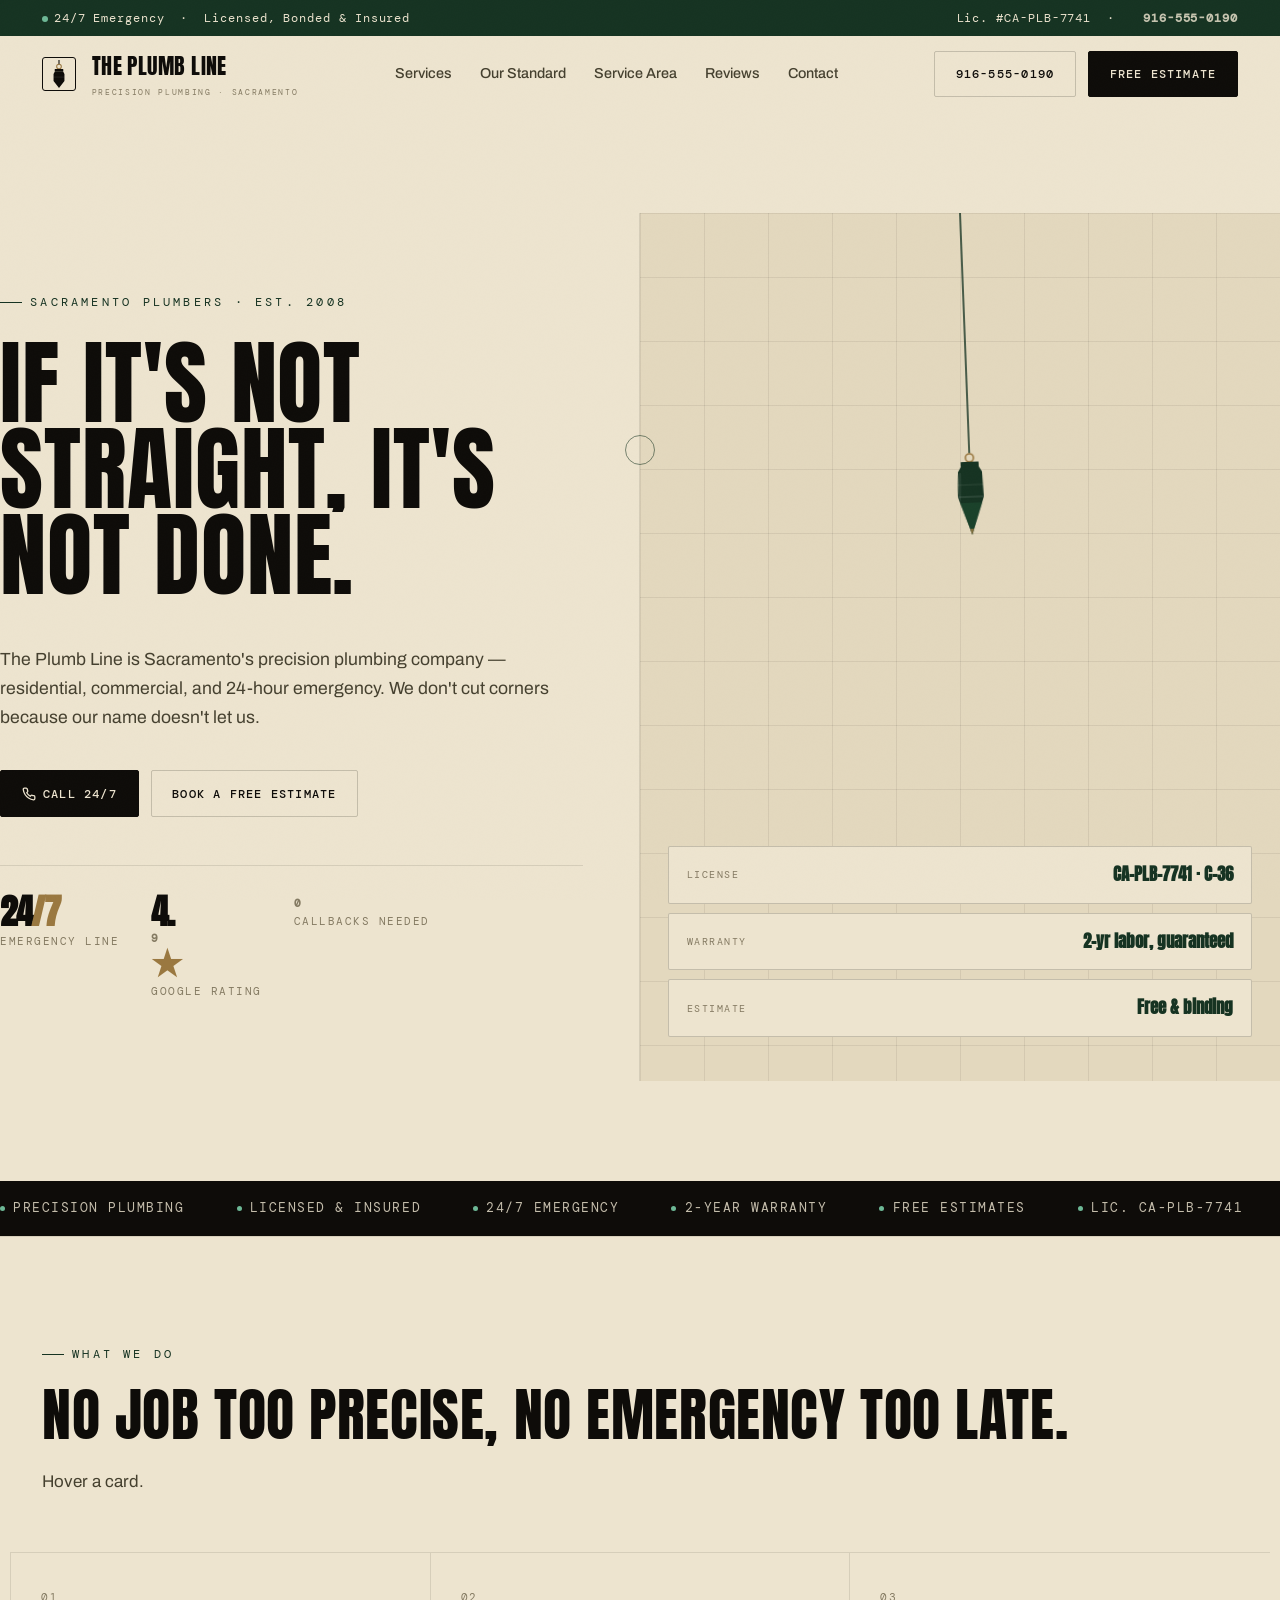
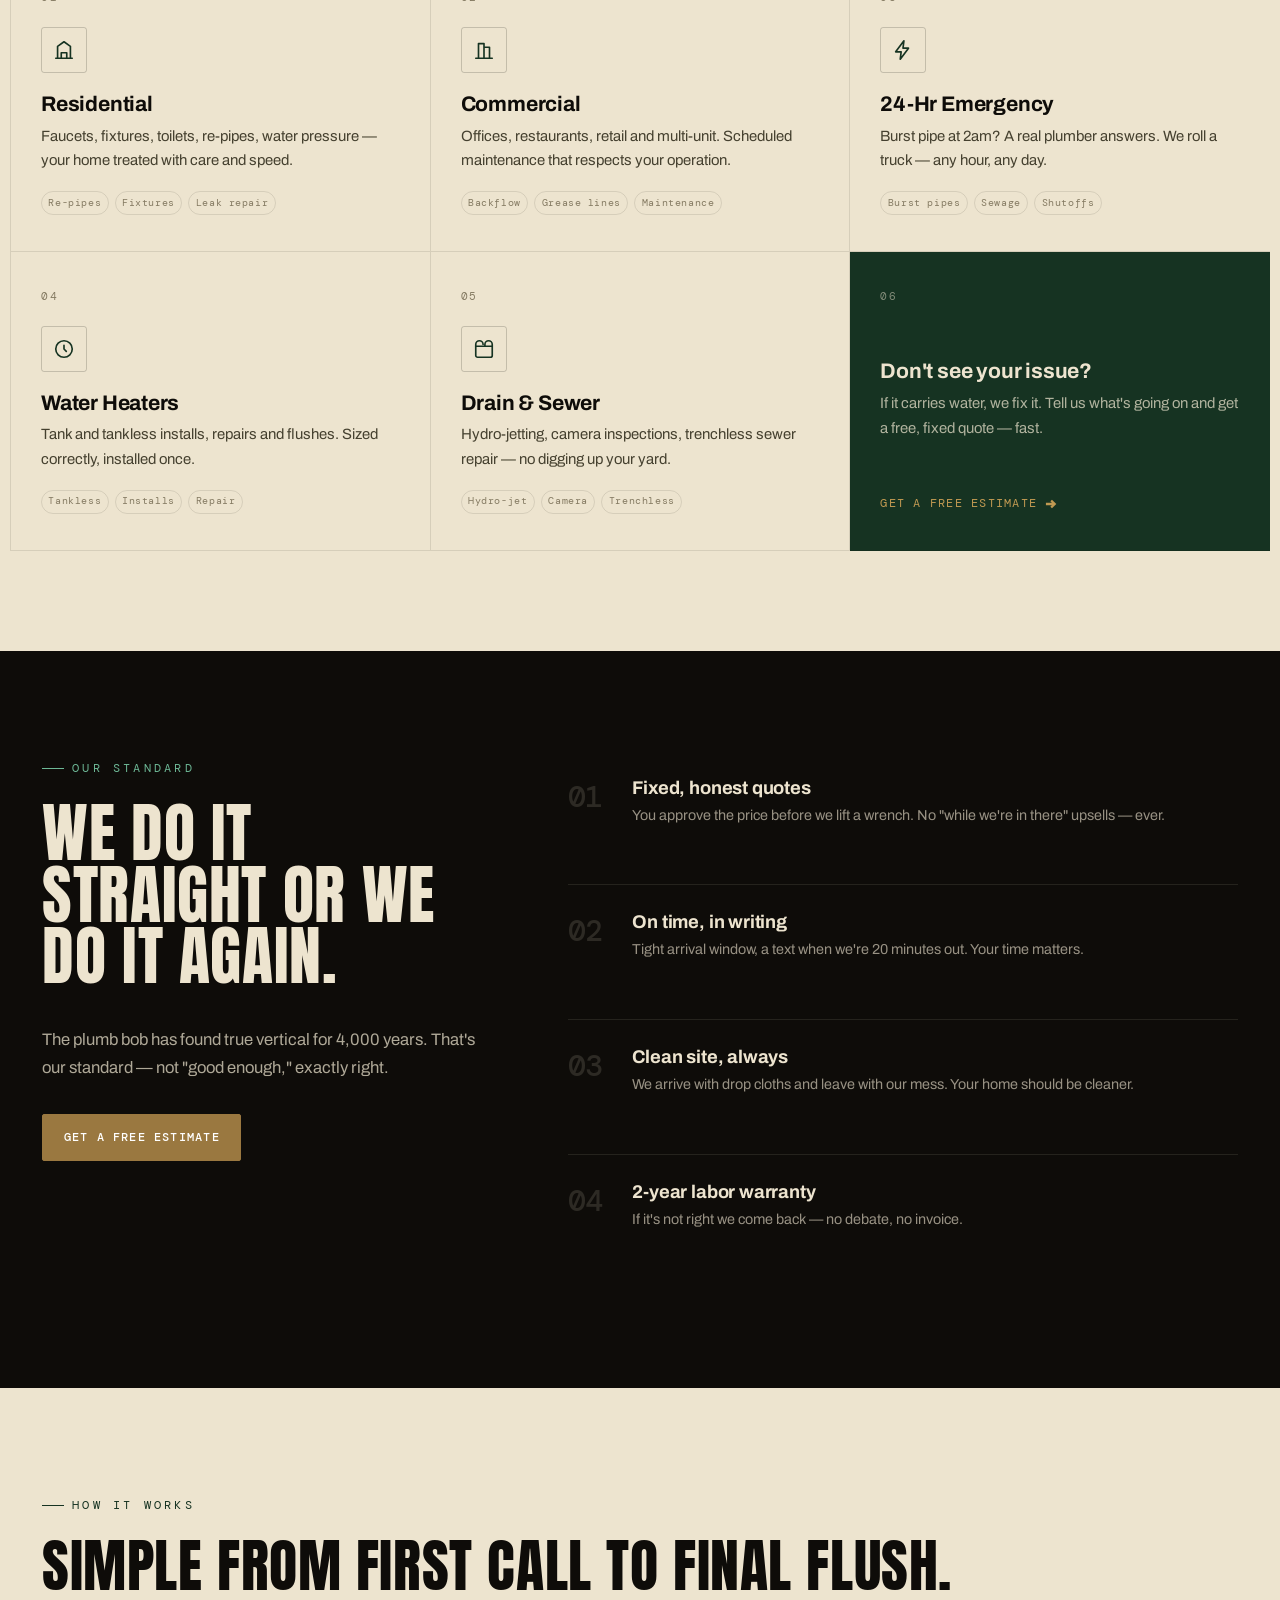
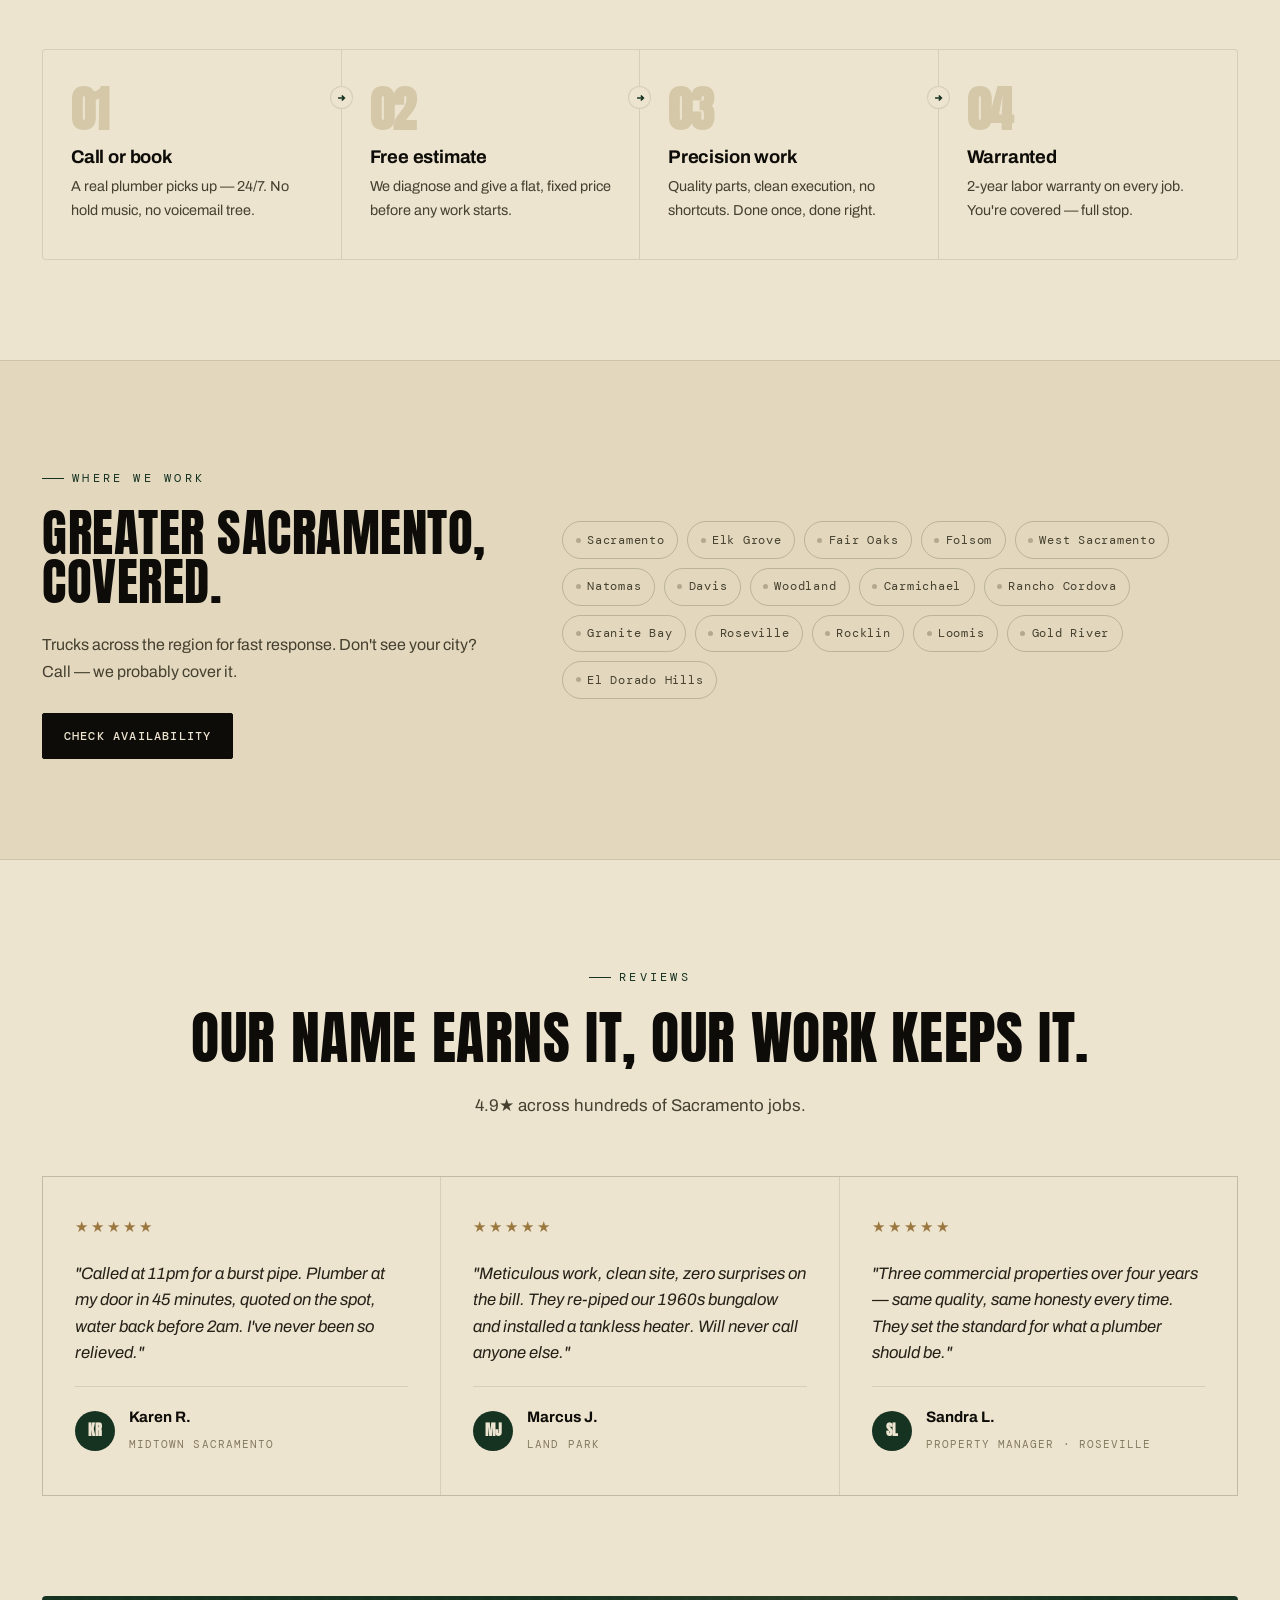
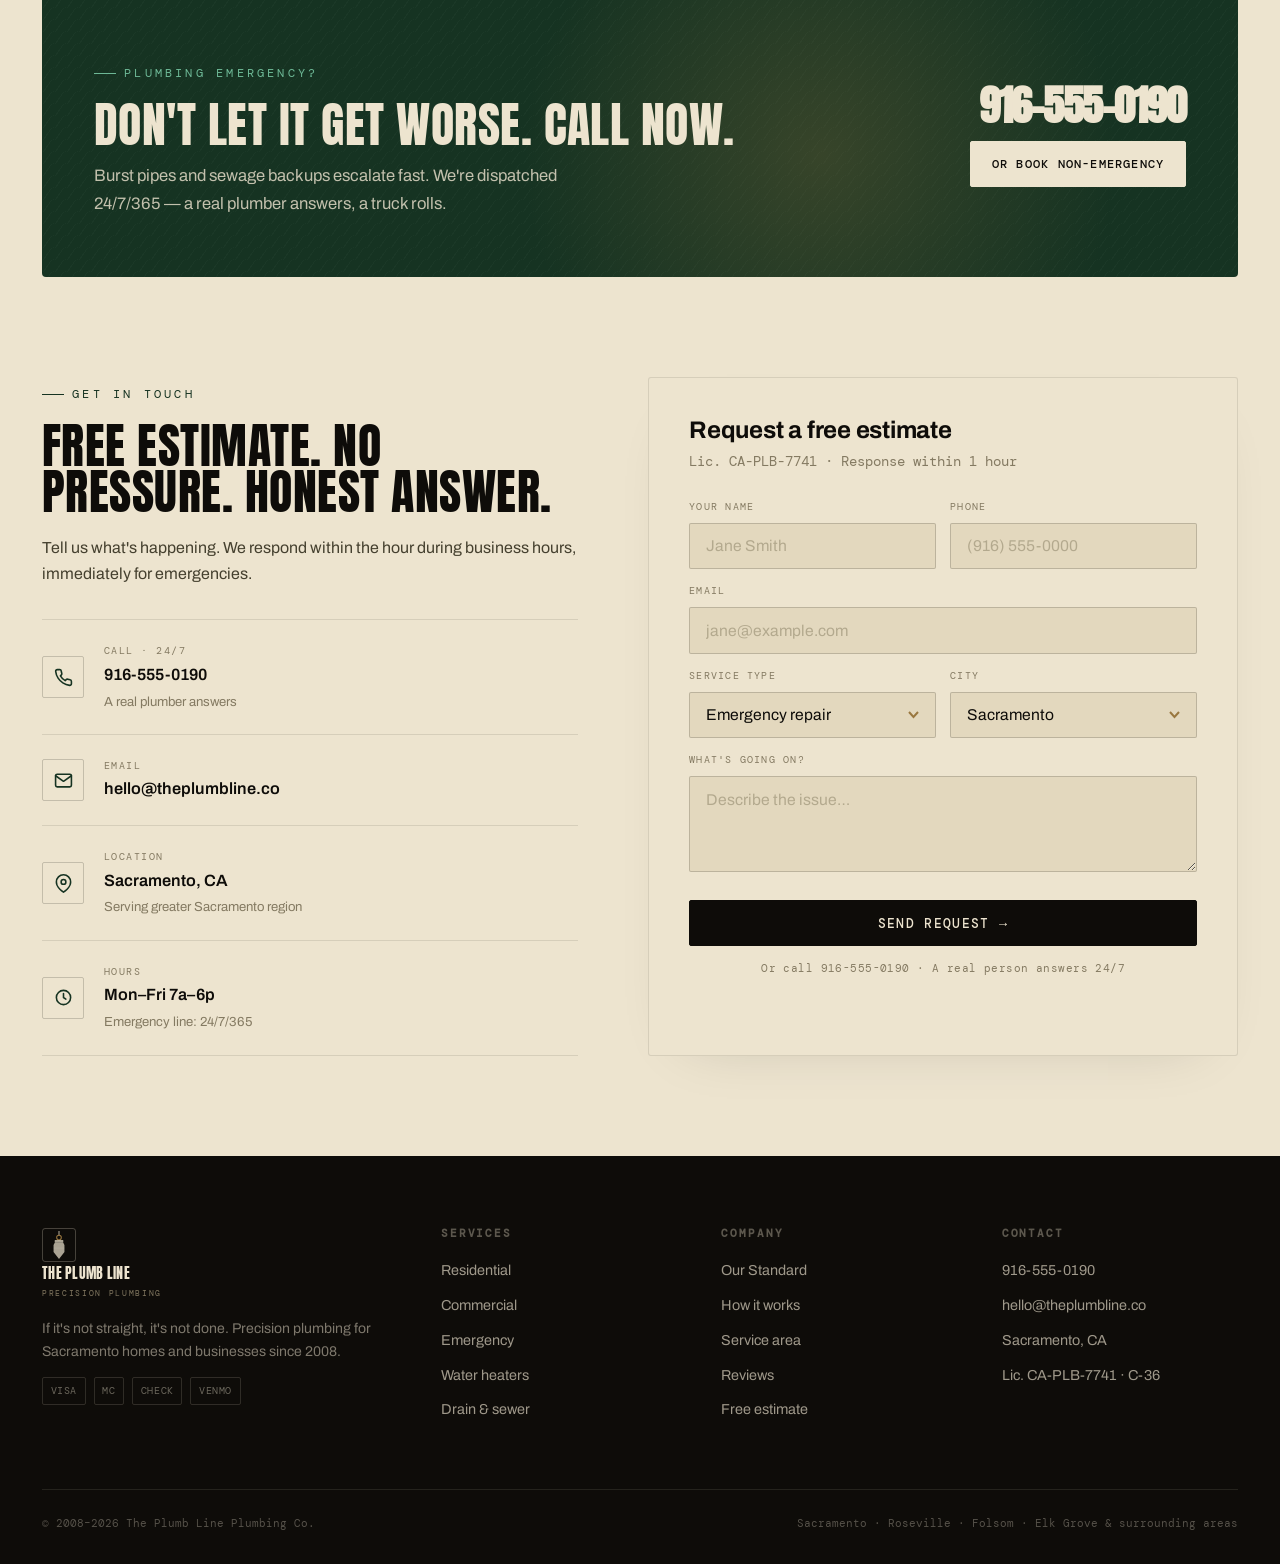
==== commit c1fa6b2e: "Make 4.9 rating uniform — same color and size, one line Removes the enlarged/stroked 9 styling so th" ====
--- a/site/index.html
+++ b/site/index.html
@@ -214,7 +214,6 @@
 
 .hero-stats{display:flex;gap:32px;flex-wrap:wrap;padding-top:28px;border-top:1px solid var(--line);opacity:0;animation:fadeUp .8s .85s var(--ease) forwards}
 .hero-stats .st b{font-family:var(--fd);font-size:2.2rem;font-weight:800;display:block;line-height:1;letter-spacing:-.04em;white-space:nowrap}
-.hero-stats .st b .nine{font-weight:900;font-size:1.35em;-webkit-text-stroke:1px currentColor;text-stroke:1px currentColor;vertical-align:-.12em}
 .hero-stats .st b em{color:var(--brass);font-style:normal}
 .hero-stats .st span{font-family:var(--fm);font-size:.67rem;letter-spacing:.14em;text-transform:uppercase;color:var(--muted);display:block;margin-top:.4em}
 
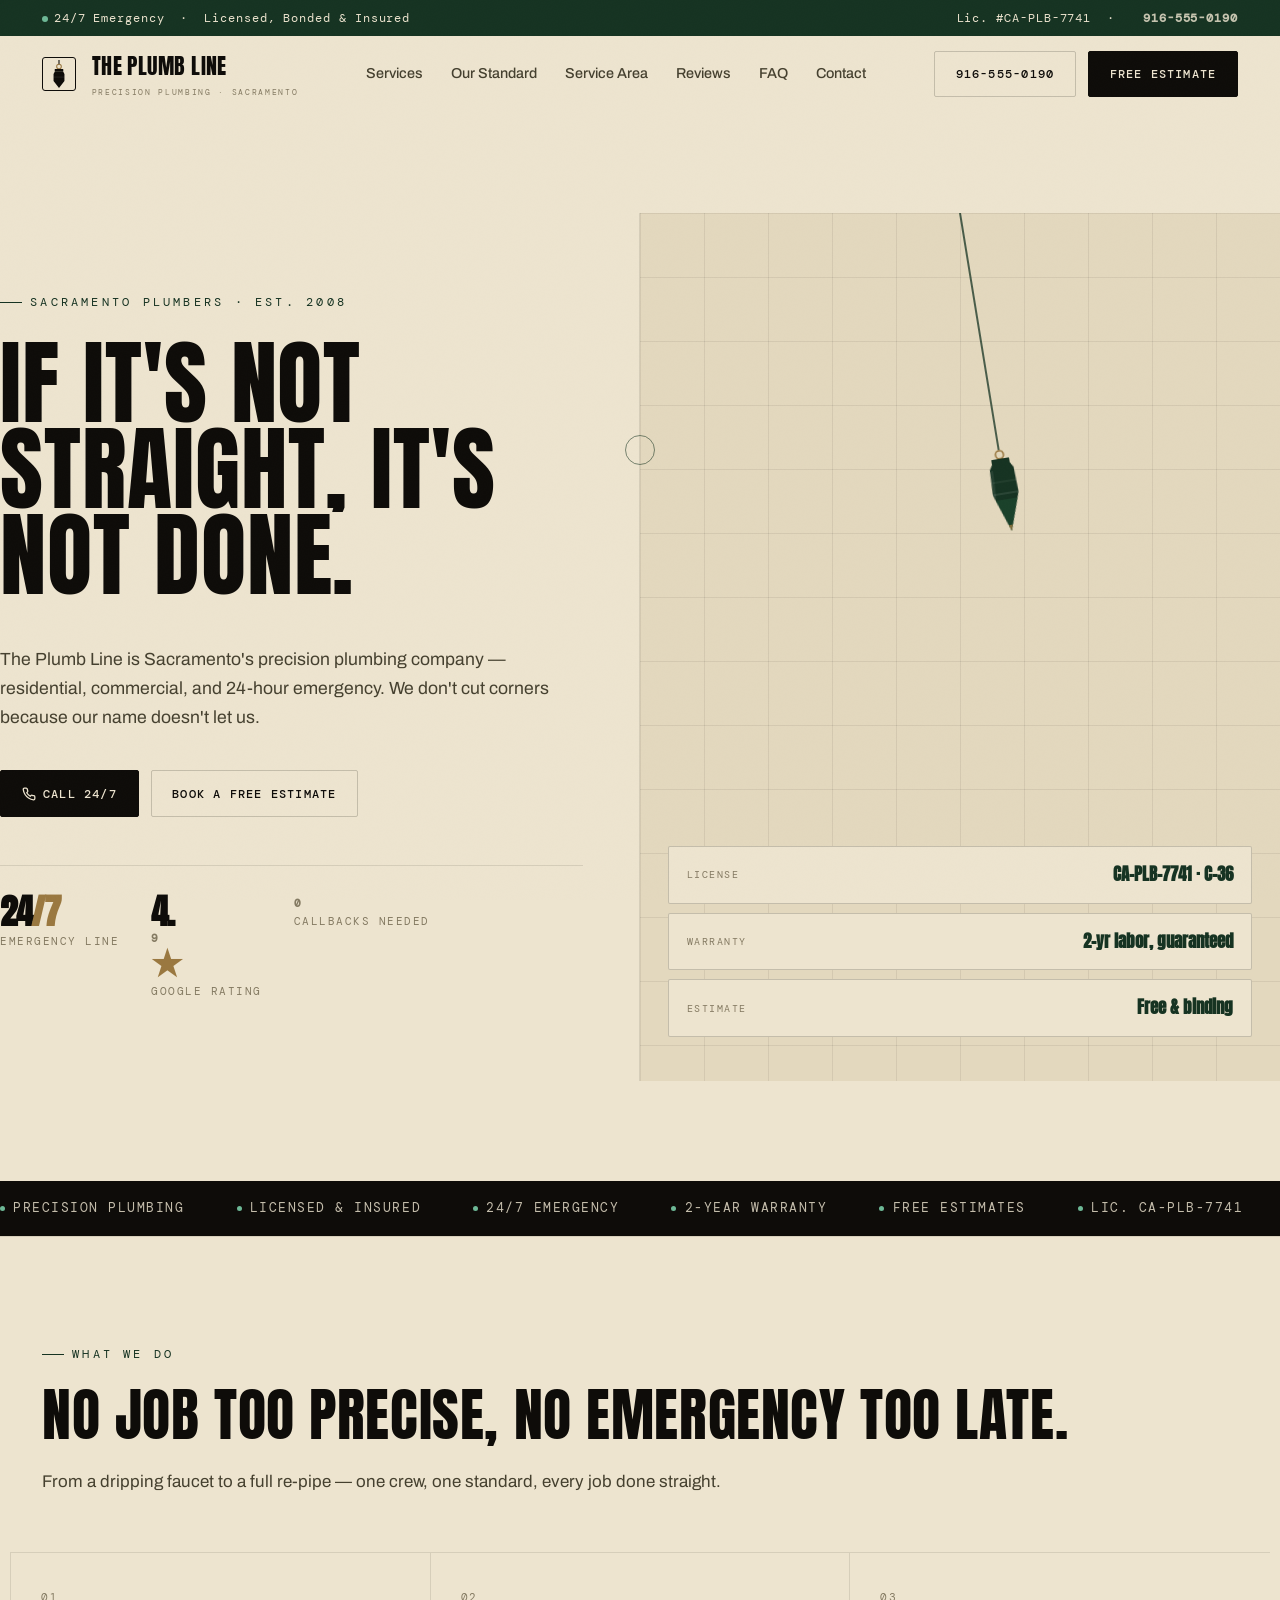
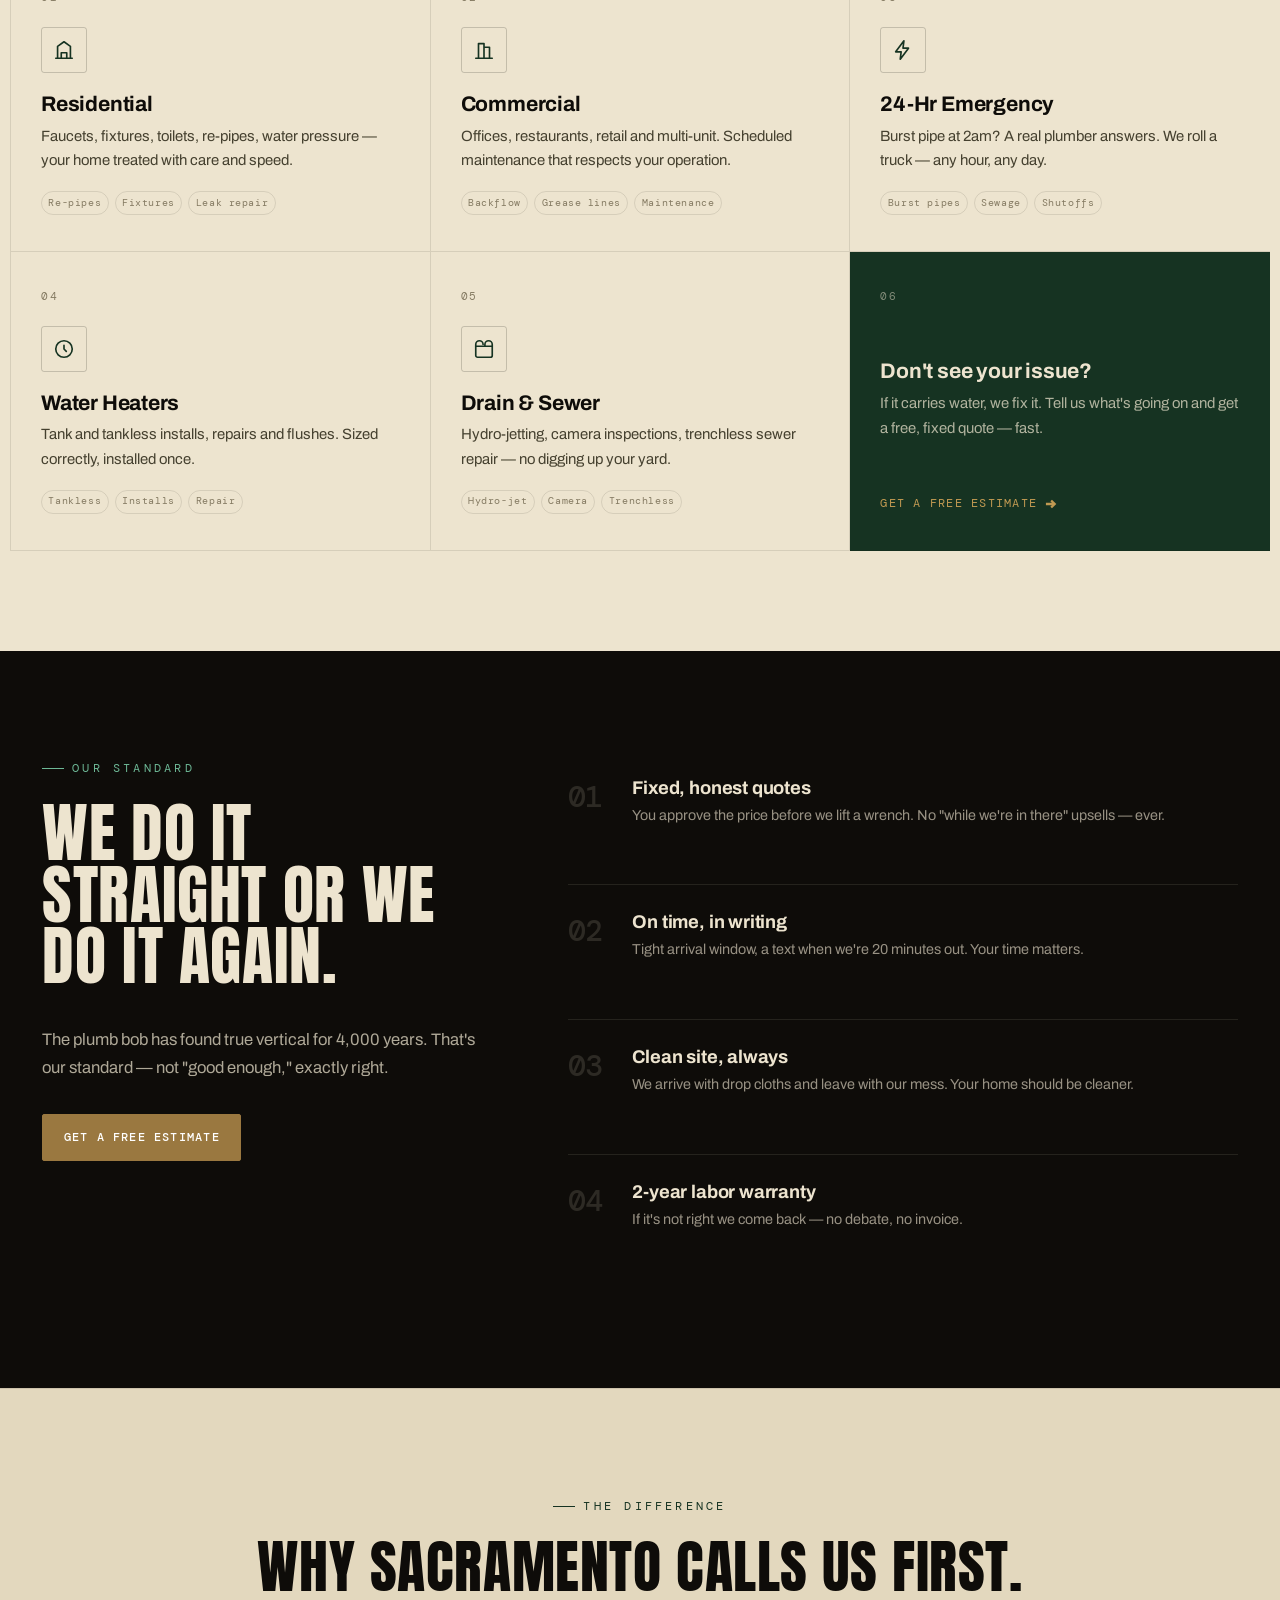
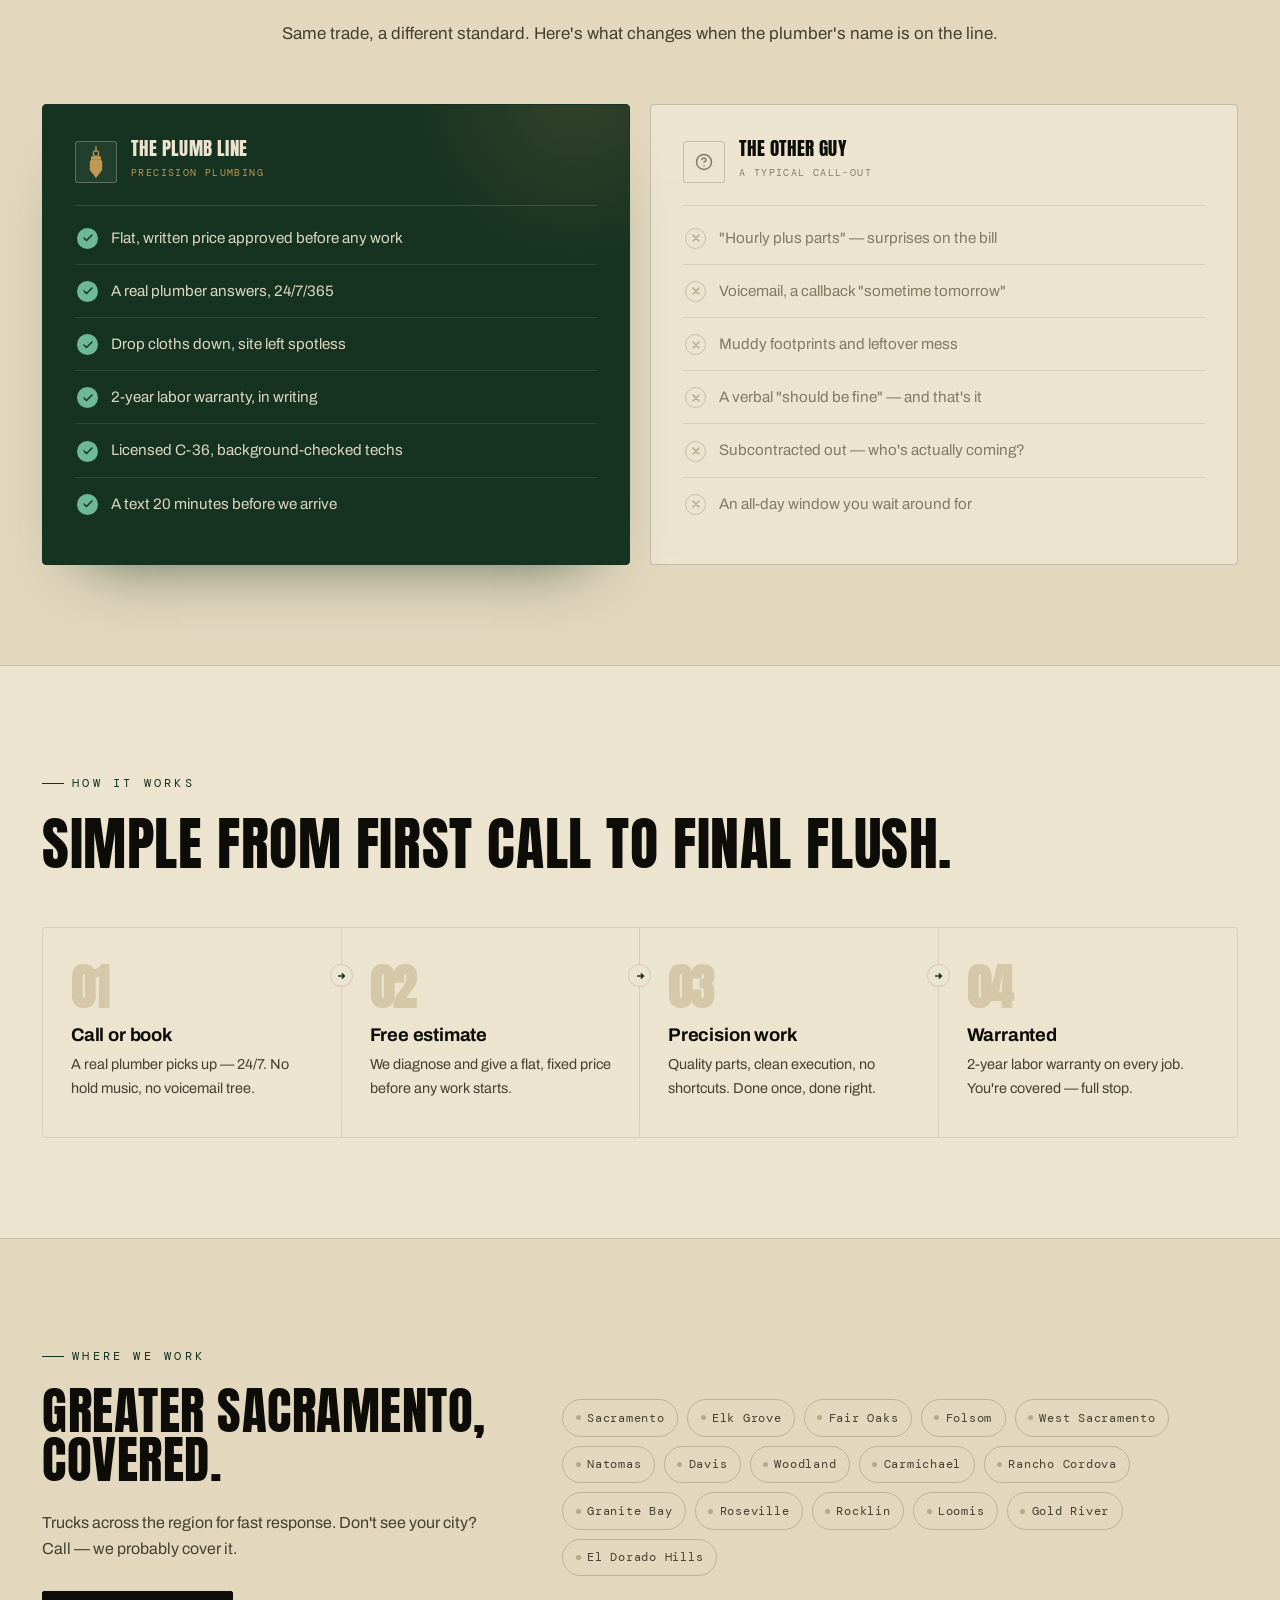
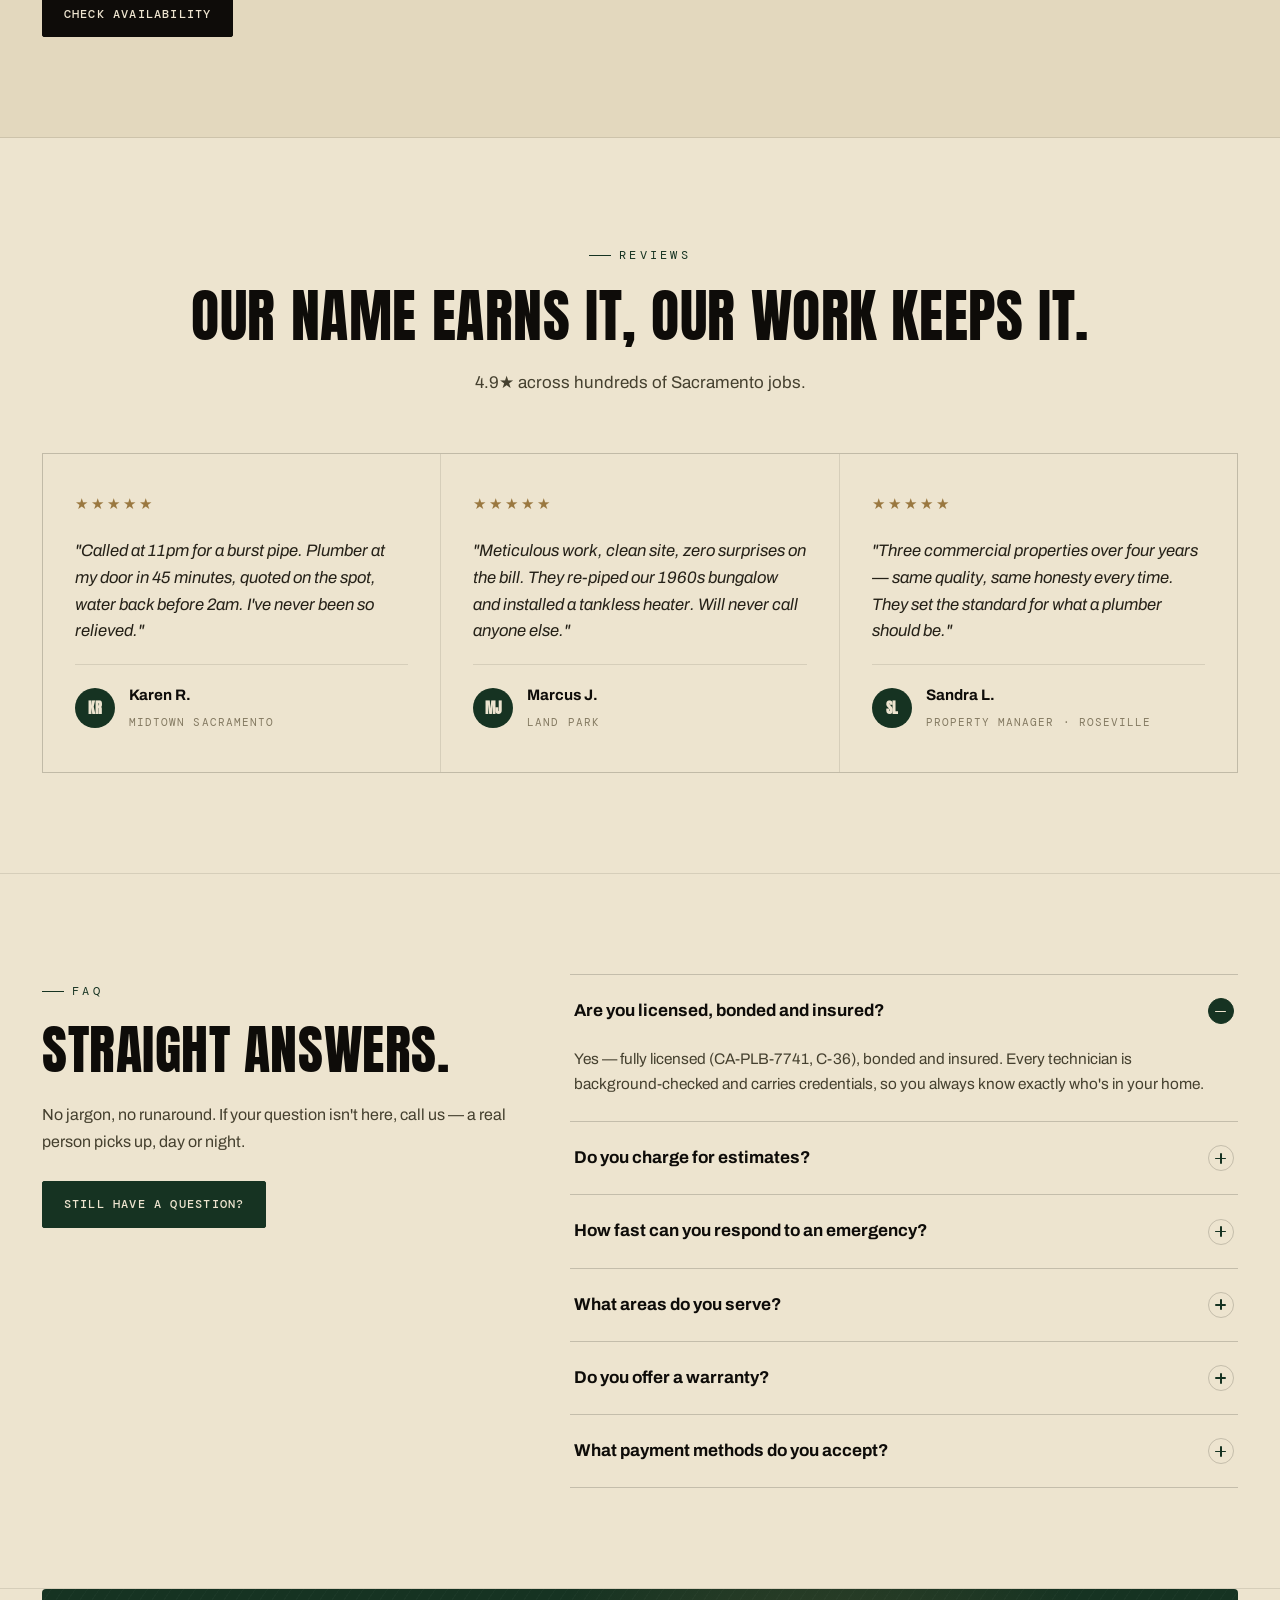
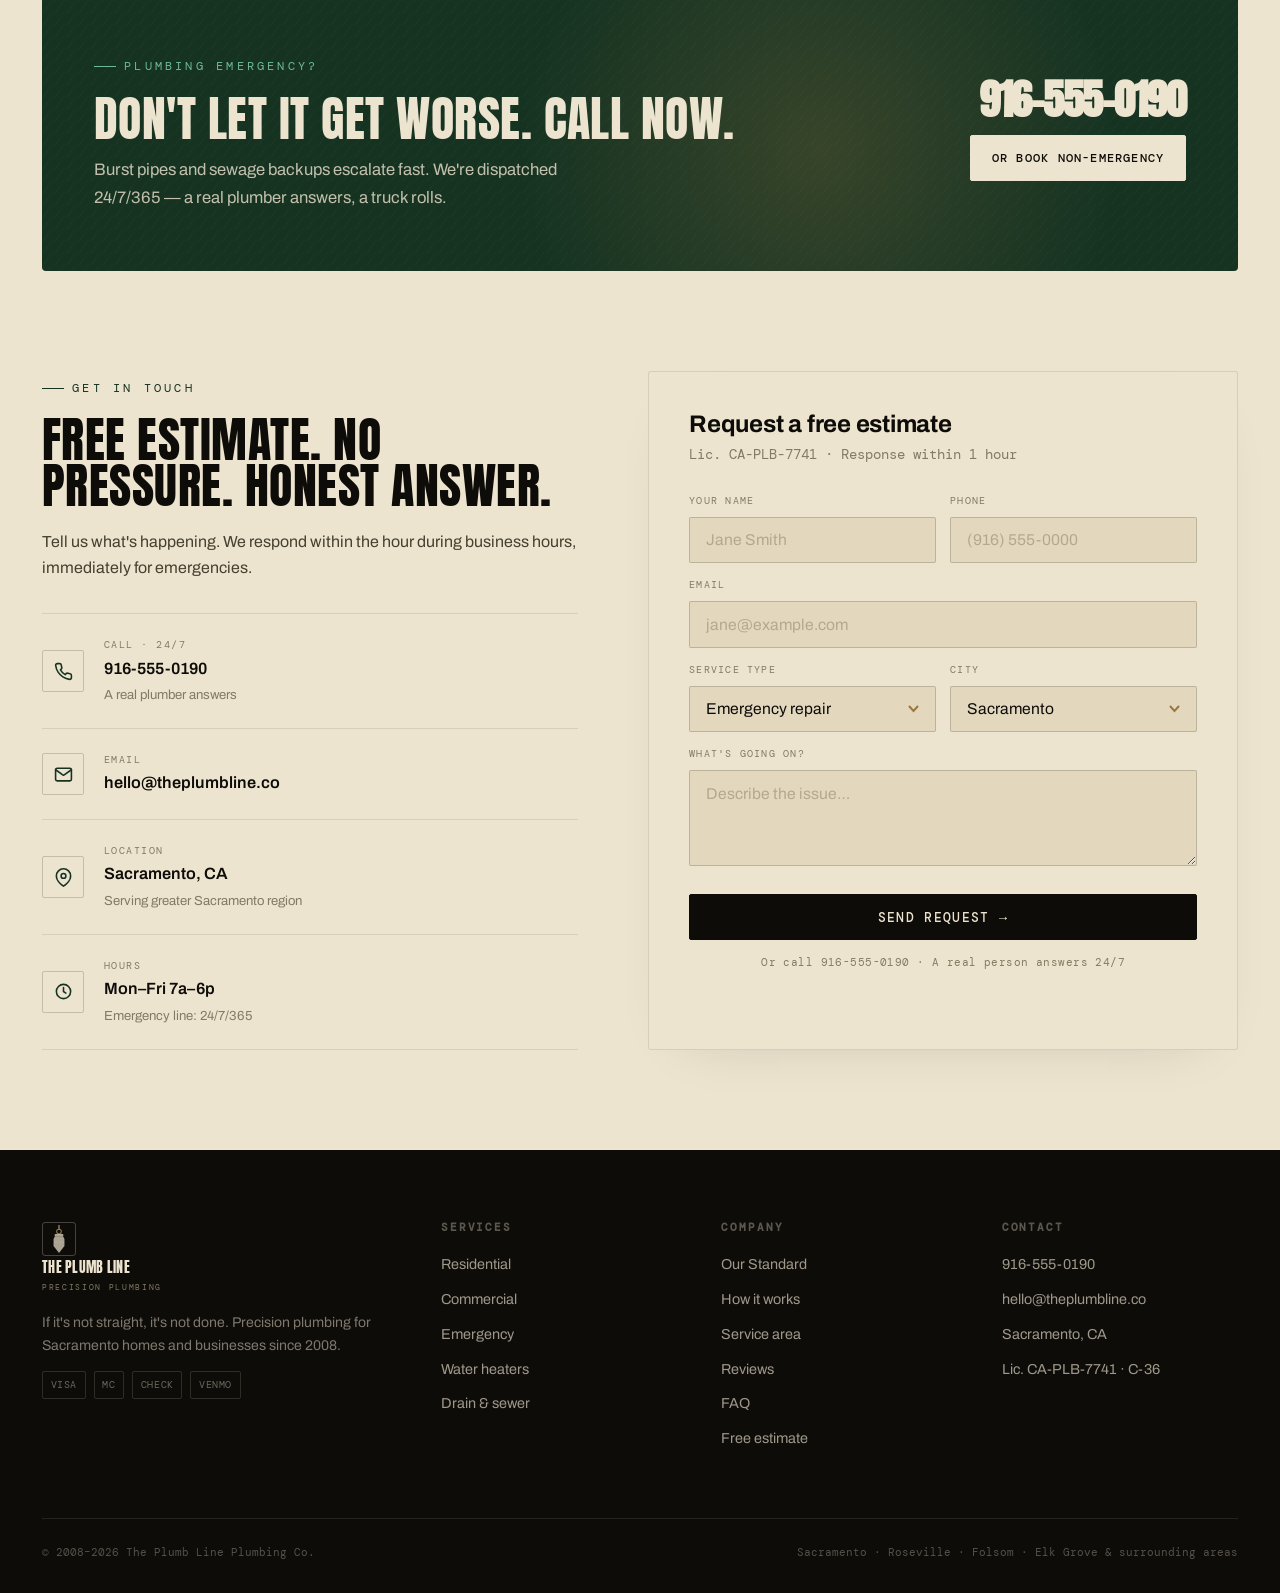
==== commit e7910d14: "Add comparison and FAQ sections to Plumb Line landing page - New 'The difference' section: side-by-s" ====
--- a/site/index.html
+++ b/site/index.html
@@ -468,6 +468,59 @@
 .foot-pay span{font-family:var(--fm);font-size:.6rem;letter-spacing:.06em;border:1px solid rgba(237,228,207,.15);padding:.5em .8em;border-radius:2px;color:rgba(237,228,207,.42)}
 .foot-bot{border-top:1px solid rgba(237,228,207,.1);padding-top:24px;display:flex;justify-content:space-between;align-items:center;gap:16px;flex-wrap:wrap}
 .foot-bot span{font-family:var(--fm);font-size:.69rem;color:rgba(237,228,207,.32)}
+
+/* ============================================================
+   DIFFERENCE (comparison)
+   ============================================================ */
+.diff{background:var(--cream-2);border-block:1px solid var(--line)}
+.diff-grid{display:grid;grid-template-columns:1fr 1fr;gap:20px;align-items:stretch}
+@media(max-width:760px){.diff-grid{grid-template-columns:1fr}}
+.diff-col{border:1px solid var(--line-2);border-radius:4px;padding:34px 32px;background:var(--cream);display:flex;flex-direction:column}
+.diff-us{background:var(--green);color:var(--cream);border-color:var(--green);box-shadow:0 34px 64px -42px rgba(22,51,34,.75);position:relative;overflow:hidden}
+.diff-us::after{content:"";position:absolute;top:-40%;right:-20%;width:340px;height:340px;border-radius:50%;background:radial-gradient(circle,rgba(154,120,64,.22),transparent 70%);pointer-events:none}
+.diff-head{display:flex;align-items:center;gap:14px;padding-bottom:20px;margin-bottom:6px;border-bottom:1px solid var(--line);position:relative;z-index:1}
+.diff-us .diff-head{border-bottom-color:rgba(237,228,207,.16)}
+.dh-mark{width:42px;height:42px;flex:none;border-radius:3px;display:grid;place-items:center;border:1.5px solid var(--line-2);color:var(--green)}
+.dh-mark svg{width:20px;height:32px}
+.diff-us .dh-mark{border-color:rgba(237,228,207,.3);background:rgba(237,228,207,.06);color:var(--cream)}
+.diff-head b{font-family:var(--fd);font-weight:400;text-transform:uppercase;font-size:1.18rem;letter-spacing:.02em;display:block;line-height:1}
+.diff-head span{font-family:var(--fm);font-size:.62rem;letter-spacing:.14em;text-transform:uppercase;color:var(--muted)}
+.diff-us .diff-head span{color:var(--brass-hi)}
+.diff-col ul{list-style:none;display:flex;flex-direction:column;position:relative;z-index:1}
+.diff-col li{display:flex;gap:13px;align-items:flex-start;padding:15px 2px;border-bottom:1px solid var(--line);font-size:.95rem;line-height:1.45}
+.diff-col li:last-child{border-bottom:0}
+.diff-us li{border-bottom-color:rgba(237,228,207,.12);color:rgba(237,228,207,.92)}
+.diff-them li{color:var(--muted)}
+.di{flex:none;width:21px;height:21px;border-radius:50%;display:grid;place-items:center;margin-top:.08em}
+.di svg{width:12px;height:12px}
+.di-y{background:var(--sage-hi);color:var(--green)}
+.di-n{border:1px solid var(--line-2);color:var(--muted-2)}
+
+/* ============================================================
+   FAQ
+   ============================================================ */
+.faq-grid{display:grid;grid-template-columns:.82fr 1.18fr;gap:64px;align-items:start}
+@media(max-width:880px){.faq-grid{grid-template-columns:1fr;gap:36px}}
+.faq-intro h2{font-size:clamp(2rem,4.5vw,3.4rem);margin:.4em 0 .5em}
+.faq-intro p{color:var(--ink-3);margin-bottom:26px;max-width:30em}
+.faq-list{border-top:1px solid var(--line-2)}
+.faq-item{border-bottom:1px solid var(--line-2)}
+.faq-item summary{
+  list-style:none;cursor:none;display:flex;justify-content:space-between;align-items:center;gap:20px;
+  padding:22px 4px;font-family:var(--fh);font-weight:700;font-size:1.07rem;color:var(--ink);transition:color .2s;
+}
+.faq-item summary::-webkit-details-marker{display:none}
+.faq-item summary:hover{color:var(--green)}
+.faq-ic{flex:none;width:26px;height:26px;border:1px solid var(--line-2);border-radius:50%;display:grid;place-items:center;color:var(--green);transition:.3s;position:relative}
+.faq-ic::before,.faq-ic::after{content:"";position:absolute;background:currentColor;border-radius:2px}
+.faq-ic::before{width:11px;height:1.6px}
+.faq-ic::after{width:1.6px;height:11px;transition:transform .3s var(--ease)}
+.faq-item[open] .faq-ic{background:var(--green);color:var(--cream);border-color:var(--green)}
+.faq-item[open] .faq-ic::after{transform:scaleY(0)}
+.faq-a{color:var(--ink-3);font-size:.96rem;line-height:1.62;padding:0 4px 24px;max-width:42em}
+.faq-item[open] .faq-a{animation:faqOpen .34s var(--ease)}
+@keyframes faqOpen{from{opacity:0;transform:translateY(-6px)}to{opacity:1;transform:none}}
+@media(hover:none){.faq-item summary{cursor:pointer}}
 
 /* ============================================================
    SCROLL REVEALS — multi-direction
@@ -520,6 +573,20 @@
   }
 }
 </script>
+<script type="application/ld+json">
+{
+  "@context": "https://schema.org",
+  "@type": "FAQPage",
+  "mainEntity": [
+    {"@type":"Question","name":"Are you licensed, bonded and insured?","acceptedAnswer":{"@type":"Answer","text":"Yes. The Plumb Line is fully licensed (CA-PLB-7741, C-36), bonded and insured. Every technician is background-checked and carries credentials."}},
+    {"@type":"Question","name":"Do you charge for estimates?","acceptedAnswer":{"@type":"Answer","text":"No. Estimates are free and the price is fixed in writing before any work begins, so there are no surprises on the final bill."}},
+    {"@type":"Question","name":"How fast can you respond to an emergency?","acceptedAnswer":{"@type":"Answer","text":"A real plumber answers our line 24/7/365 and we dispatch a truck immediately. Most Sacramento-area emergencies see a plumber at the door within the hour."}},
+    {"@type":"Question","name":"What areas do you serve?","acceptedAnswer":{"@type":"Answer","text":"The greater Sacramento region, including Elk Grove, Folsom, Roseville, Rocklin, Davis, Woodland, Carmichael, Rancho Cordova, Granite Bay and El Dorado Hills. Not listed? Call us — we likely cover it."}},
+    {"@type":"Question","name":"Do you offer a warranty?","acceptedAnswer":{"@type":"Answer","text":"Yes. Every job carries a 2-year labor warranty in writing. If it isn't right, we come back — no debate, no invoice."}},
+    {"@type":"Question","name":"What payment methods do you accept?","acceptedAnswer":{"@type":"Answer","text":"We accept Visa, Mastercard, check and Venmo. Payment is due once the work is complete and you're satisfied."}}
+  ]
+}
+</script>
 </head>
 <body>
 
@@ -558,6 +625,7 @@
       <a href="#standard">Our Standard</a>
       <a href="#area">Service Area</a>
       <a href="#reviews">Reviews</a>
+      <a href="#faq">FAQ</a>
       <a href="#contact">Contact</a>
       <a href="tel:9165550190" class="mob-cta">Call 916-555-0190</a>
       <a href="#contact" class="mob-cta g">Free Estimate</a>
@@ -648,7 +716,7 @@
     <div class="sec-head" data-r="up">
       <span class="eyebrow">What we do</span>
       <h2>No job too precise, no emergency too late.</h2>
-      <p>Hover a card.</p>
+      <p>From a dripping faucet to a full re-pipe — one crew, one standard, every job done straight.</p>
     </div>
   </div>
   <div class="wrap svc-outer" style="padding-left:0;padding-right:0">
@@ -734,6 +802,51 @@
       <div class="principle">
         <span class="pn">04</span>
         <div><h3>2-year labor warranty</h3><p>If it's not right we come back — no debate, no invoice.</p></div>
+      </div>
+    </div>
+  </div>
+</section>
+
+<!-- DIFFERENCE -->
+<section id="difference" class="diff">
+  <div class="wrap">
+    <div class="sec-head center" data-r="up">
+      <span class="eyebrow">The difference</span>
+      <h2>Why Sacramento calls us first.</h2>
+      <p>Same trade, a different standard. Here's what changes when the plumber's name is on the line.</p>
+    </div>
+    <div class="diff-grid" data-r="scale">
+      <div class="diff-col diff-us">
+        <div class="diff-head">
+          <span class="dh-mark" aria-hidden="true">
+            <svg viewBox="0 0 22 36" fill="none"><line x1="11" y1="0" x2="11" y2="5.5" stroke="currentColor" stroke-width="1.4" stroke-linecap="round"/><circle cx="11" cy="8.5" r="3" stroke="#c09952" stroke-width="1.3" fill="none"/><rect x="5.5" y="11.5" width="11" height="3.5" rx=".4" fill="currentColor"/><path d="M5.5 15 L4 18 L4 27 L6 29.5 L11 36 L16 29.5 L18 27 L18 18 L16.5 15Z" fill="currentColor"/></svg>
+          </span>
+          <div><b>The Plumb Line</b><span>Precision Plumbing</span></div>
+        </div>
+        <ul>
+          <li><span class="di di-y" aria-hidden="true"><svg viewBox="0 0 24 24" fill="none" stroke="currentColor" stroke-width="3" stroke-linecap="round" stroke-linejoin="round"><path d="M20 6 9 17l-5-5"/></svg></span>Flat, written price approved before any work</li>
+          <li><span class="di di-y" aria-hidden="true"><svg viewBox="0 0 24 24" fill="none" stroke="currentColor" stroke-width="3" stroke-linecap="round" stroke-linejoin="round"><path d="M20 6 9 17l-5-5"/></svg></span>A real plumber answers, 24/7/365</li>
+          <li><span class="di di-y" aria-hidden="true"><svg viewBox="0 0 24 24" fill="none" stroke="currentColor" stroke-width="3" stroke-linecap="round" stroke-linejoin="round"><path d="M20 6 9 17l-5-5"/></svg></span>Drop cloths down, site left spotless</li>
+          <li><span class="di di-y" aria-hidden="true"><svg viewBox="0 0 24 24" fill="none" stroke="currentColor" stroke-width="3" stroke-linecap="round" stroke-linejoin="round"><path d="M20 6 9 17l-5-5"/></svg></span>2-year labor warranty, in writing</li>
+          <li><span class="di di-y" aria-hidden="true"><svg viewBox="0 0 24 24" fill="none" stroke="currentColor" stroke-width="3" stroke-linecap="round" stroke-linejoin="round"><path d="M20 6 9 17l-5-5"/></svg></span>Licensed C-36, background-checked techs</li>
+          <li><span class="di di-y" aria-hidden="true"><svg viewBox="0 0 24 24" fill="none" stroke="currentColor" stroke-width="3" stroke-linecap="round" stroke-linejoin="round"><path d="M20 6 9 17l-5-5"/></svg></span>A text 20 minutes before we arrive</li>
+        </ul>
+      </div>
+      <div class="diff-col diff-them">
+        <div class="diff-head">
+          <span class="dh-mark" aria-hidden="true">
+            <svg viewBox="0 0 24 24" fill="none" stroke="currentColor" stroke-width="1.8" stroke-linecap="round" stroke-linejoin="round"><circle cx="12" cy="12" r="9"/><path d="M9.5 9a2.5 2.5 0 0 1 4.9.7c0 1.7-2.4 2.3-2.4 2.3"/><path d="M12 16.5h.01"/></svg>
+          </span>
+          <div><b>The Other Guy</b><span>A Typical Call-Out</span></div>
+        </div>
+        <ul>
+          <li><span class="di di-n" aria-hidden="true"><svg viewBox="0 0 24 24" fill="none" stroke="currentColor" stroke-width="3" stroke-linecap="round" stroke-linejoin="round"><path d="M18 6 6 18M6 6l12 12"/></svg></span>"Hourly plus parts" — surprises on the bill</li>
+          <li><span class="di di-n" aria-hidden="true"><svg viewBox="0 0 24 24" fill="none" stroke="currentColor" stroke-width="3" stroke-linecap="round" stroke-linejoin="round"><path d="M18 6 6 18M6 6l12 12"/></svg></span>Voicemail, a callback "sometime tomorrow"</li>
+          <li><span class="di di-n" aria-hidden="true"><svg viewBox="0 0 24 24" fill="none" stroke="currentColor" stroke-width="3" stroke-linecap="round" stroke-linejoin="round"><path d="M18 6 6 18M6 6l12 12"/></svg></span>Muddy footprints and leftover mess</li>
+          <li><span class="di di-n" aria-hidden="true"><svg viewBox="0 0 24 24" fill="none" stroke="currentColor" stroke-width="3" stroke-linecap="round" stroke-linejoin="round"><path d="M18 6 6 18M6 6l12 12"/></svg></span>A verbal "should be fine" — and that's it</li>
+          <li><span class="di di-n" aria-hidden="true"><svg viewBox="0 0 24 24" fill="none" stroke="currentColor" stroke-width="3" stroke-linecap="round" stroke-linejoin="round"><path d="M18 6 6 18M6 6l12 12"/></svg></span>Subcontracted out — who's actually coming?</li>
+          <li><span class="di di-n" aria-hidden="true"><svg viewBox="0 0 24 24" fill="none" stroke="currentColor" stroke-width="3" stroke-linecap="round" stroke-linejoin="round"><path d="M18 6 6 18M6 6l12 12"/></svg></span>An all-day window you wait around for</li>
+        </ul>
       </div>
     </div>
   </div>
@@ -818,6 +931,44 @@
         <blockquote>"Three commercial properties over four years — same quality, same honesty every time. They set the standard for what a plumber should be."</blockquote>
         <div class="who"><div class="av" aria-hidden="true">SL</div><div><b>Sandra L.</b><span>Property Manager · Roseville</span></div></div>
       </article>
+    </div>
+  </div>
+</section>
+
+<!-- FAQ -->
+<section id="faq" class="area" style="background:var(--cream)">
+  <div class="wrap faq-grid">
+    <div class="faq-intro" data-r="left">
+      <span class="eyebrow">FAQ</span>
+      <h2>Straight answers.</h2>
+      <p>No jargon, no runaround. If your question isn't here, call us — a real person picks up, day or night.</p>
+      <a href="#contact" class="btn btn-green mag">Still have a question?</a>
+    </div>
+    <div class="faq-list" data-r="right">
+      <details class="faq-item" open>
+        <summary>Are you licensed, bonded and insured?<span class="faq-ic" aria-hidden="true"></span></summary>
+        <div class="faq-a">Yes — fully licensed (CA-PLB-7741, C-36), bonded and insured. Every technician is background-checked and carries credentials, so you always know exactly who's in your home.</div>
+      </details>
+      <details class="faq-item">
+        <summary>Do you charge for estimates?<span class="faq-ic" aria-hidden="true"></span></summary>
+        <div class="faq-a">Never. Estimates are free and the price is fixed in writing before any work begins. You approve the number first — there are no surprises on the final bill and no "while we're in there" upsells.</div>
+      </details>
+      <details class="faq-item">
+        <summary>How fast can you respond to an emergency?<span class="faq-ic" aria-hidden="true"></span></summary>
+        <div class="faq-a">A real plumber answers our line 24/7/365 and we dispatch a truck immediately. Most emergencies across the Sacramento area see a plumber at the door within the hour.</div>
+      </details>
+      <details class="faq-item">
+        <summary>What areas do you serve?<span class="faq-ic" aria-hidden="true"></span></summary>
+        <div class="faq-a">The greater Sacramento region — including Elk Grove, Folsom, Roseville, Rocklin, Davis, Woodland, Carmichael, Rancho Cordova, Granite Bay and El Dorado Hills. Don't see your city? Call us; we probably cover it.</div>
+      </details>
+      <details class="faq-item">
+        <summary>Do you offer a warranty?<span class="faq-ic" aria-hidden="true"></span></summary>
+        <div class="faq-a">Every job carries a 2-year labor warranty in writing. If it isn't right, we come back and make it right — no debate, no invoice.</div>
+      </details>
+      <details class="faq-item">
+        <summary>What payment methods do you accept?<span class="faq-ic" aria-hidden="true"></span></summary>
+        <div class="faq-a">Visa, Mastercard, check and Venmo. Payment is due only once the work is complete and you're satisfied with it.</div>
+      </details>
     </div>
   </div>
 </section>
@@ -909,7 +1060,7 @@
         <h4>Company</h4>
         <a href="#standard">Our Standard</a><a href="#process">How it works</a>
         <a href="#area">Service area</a><a href="#reviews">Reviews</a>
-        <a href="#contact">Free estimate</a>
+        <a href="#faq">FAQ</a><a href="#contact">Free estimate</a>
       </div>
       <div class="foot-col">
         <h4>Contact</h4>
@@ -948,7 +1099,7 @@
   rafId = requestAnimationFrame(loop);
 })();
 
-document.querySelectorAll('a,button,.btn,.svc,.tcard,.hcard,.ci').forEach(el => {
+document.querySelectorAll('a,button,.btn,.svc,.tcard,.hcard,.ci,.faq-item summary').forEach(el => {
   el.addEventListener('mouseenter', () => ring.classList.add('big'));
   el.addEventListener('mouseleave', () => ring.classList.remove('big'));
 });
@@ -1239,6 +1390,14 @@
   document.getElementById('qOk').classList.add('show');
 });
 document.querySelectorAll('#qForm input').forEach(i => i.addEventListener('input', e => e.target.style.borderColor = ''));
+
+/* ============================================================
+   FAQ — single-open accordion
+   ============================================================ */
+const faqItems = document.querySelectorAll('.faq-item');
+faqItems.forEach(it => it.addEventListener('toggle', () => {
+  if (it.open) faqItems.forEach(o => { if (o !== it) o.open = false; });
+}));
 </script>
 </body>
 </html>
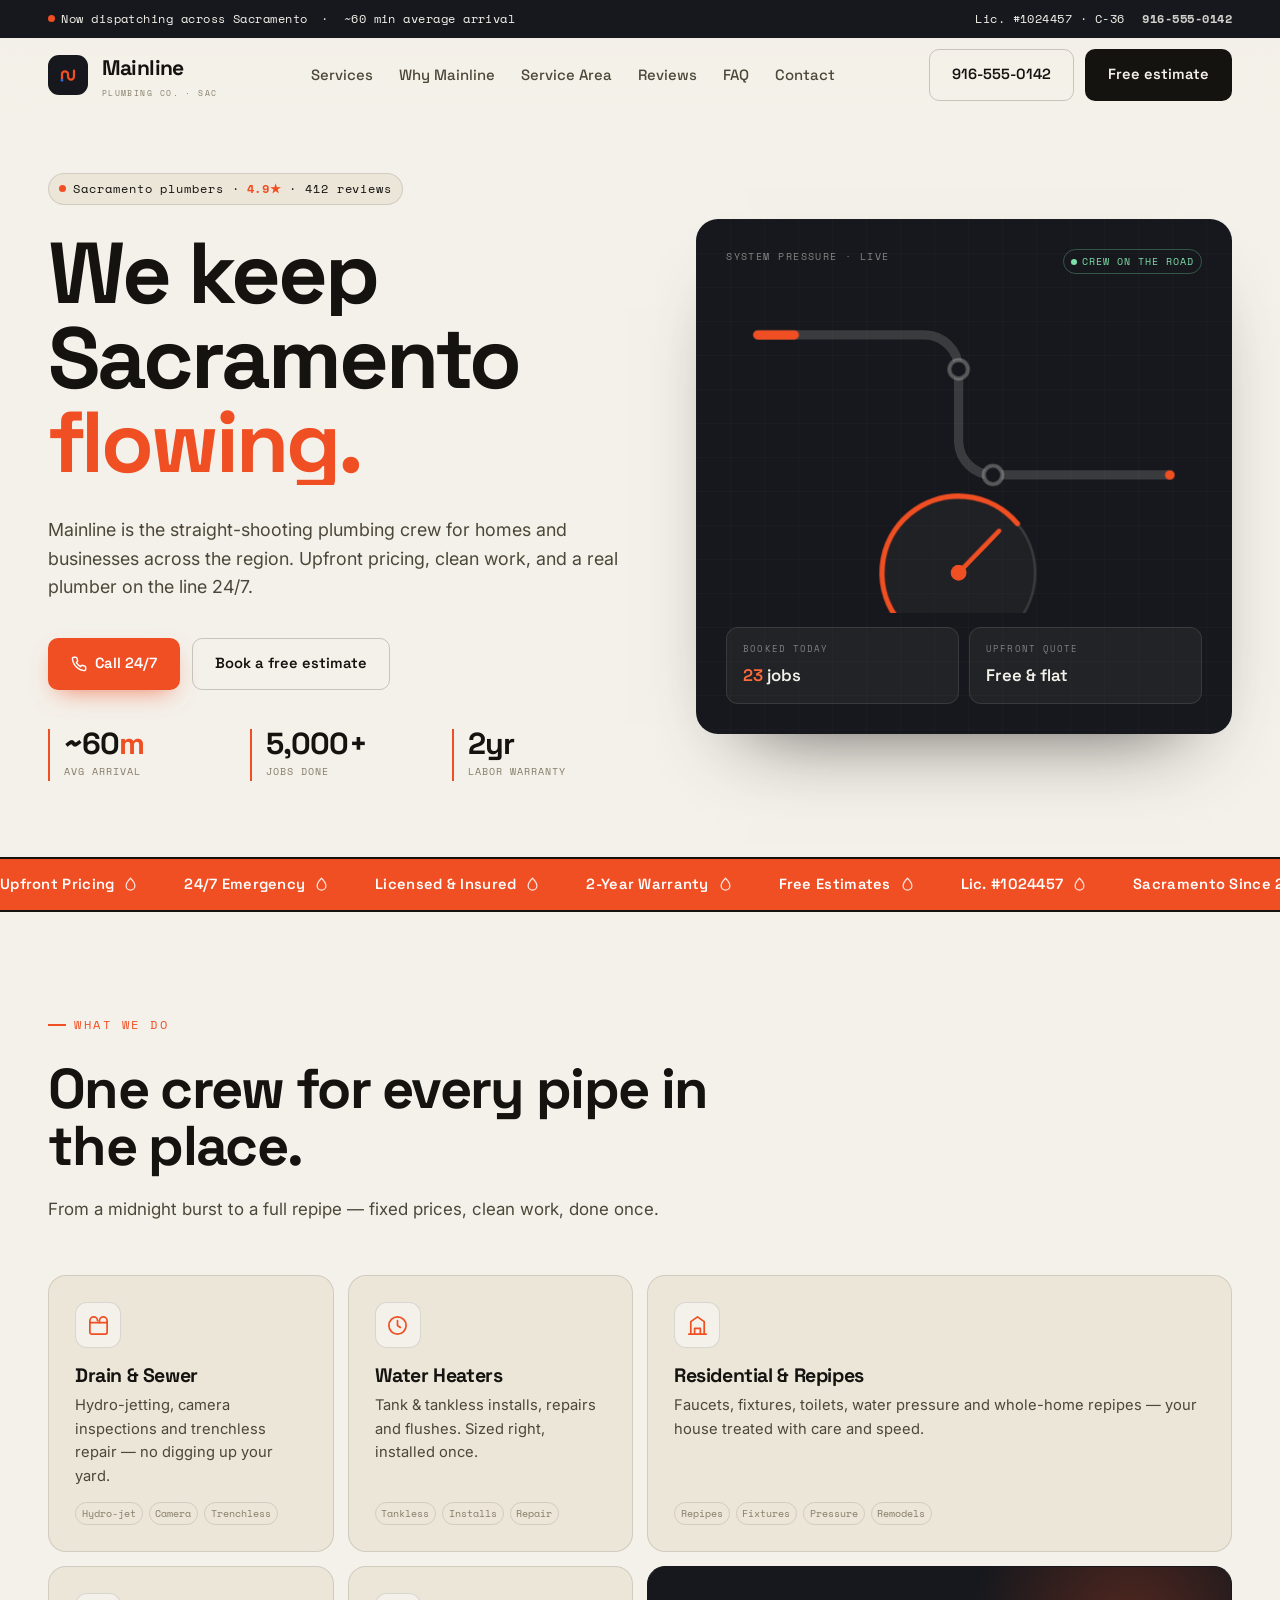
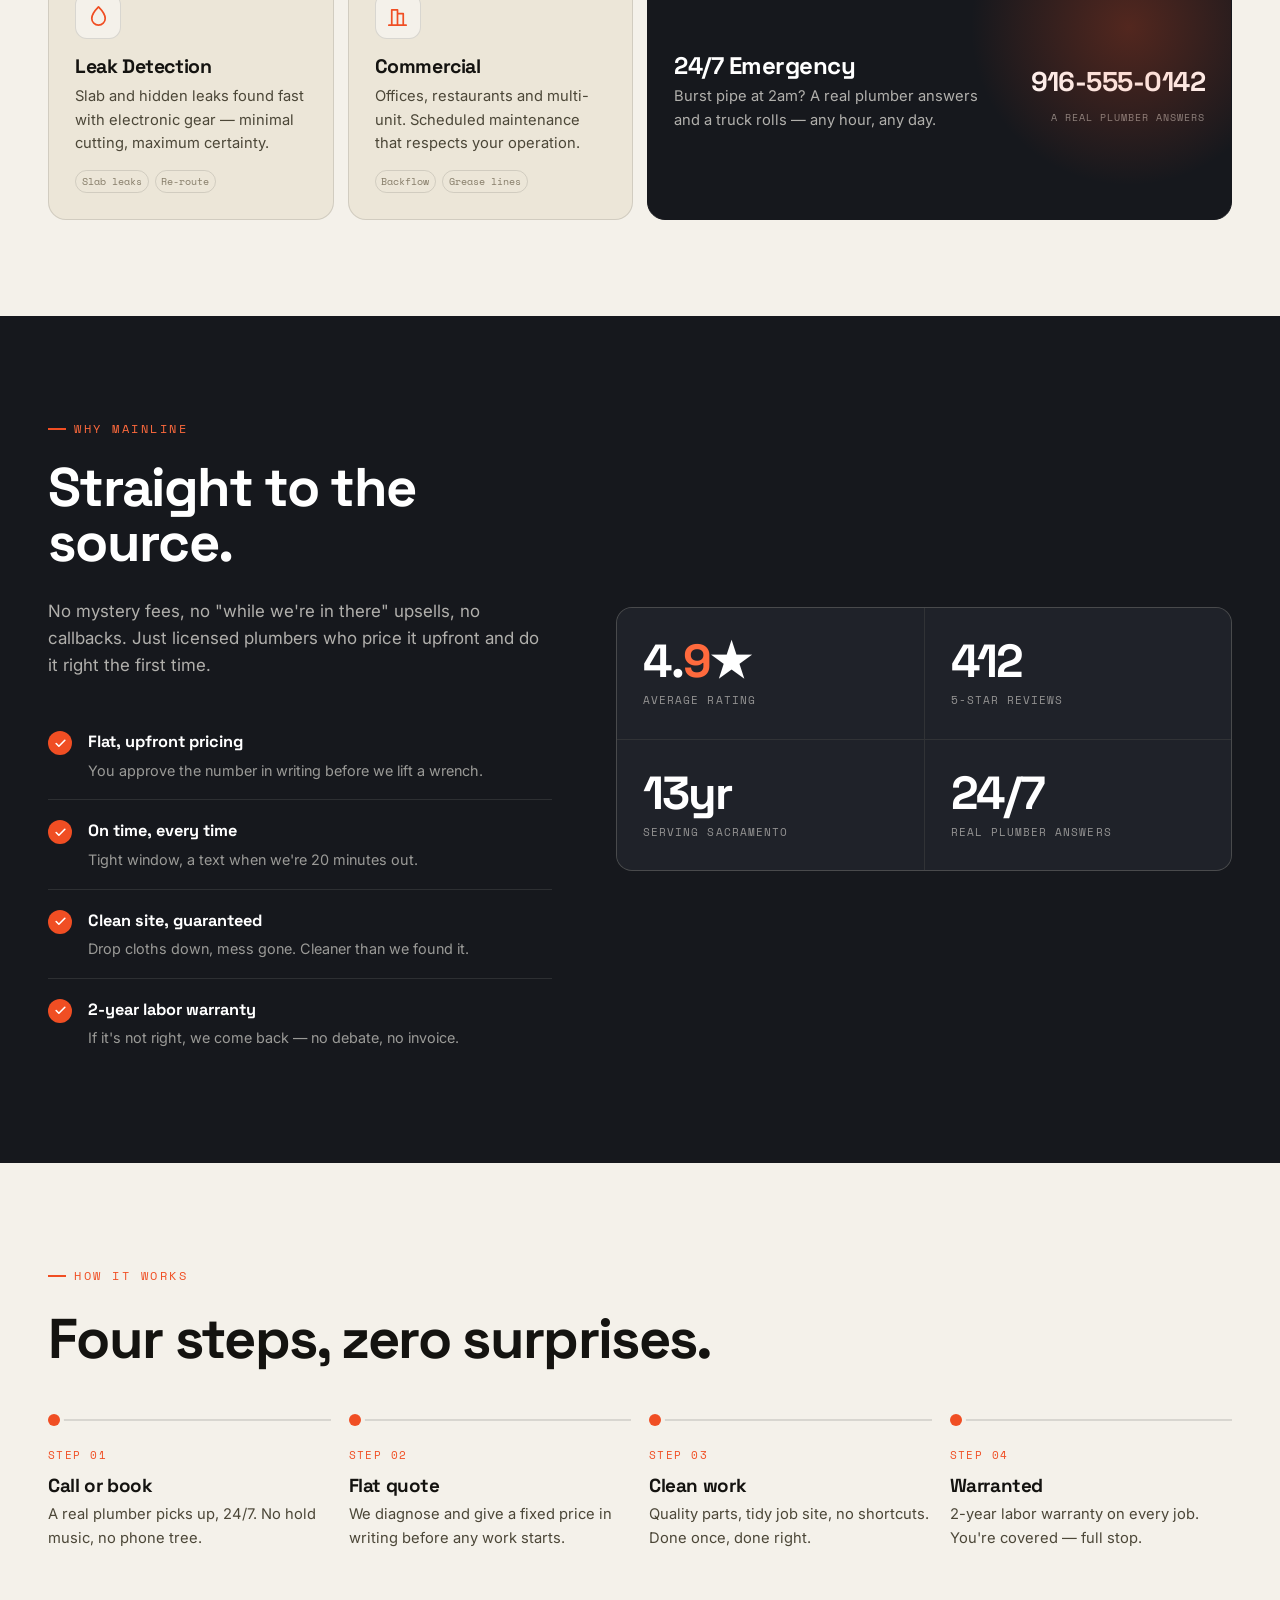
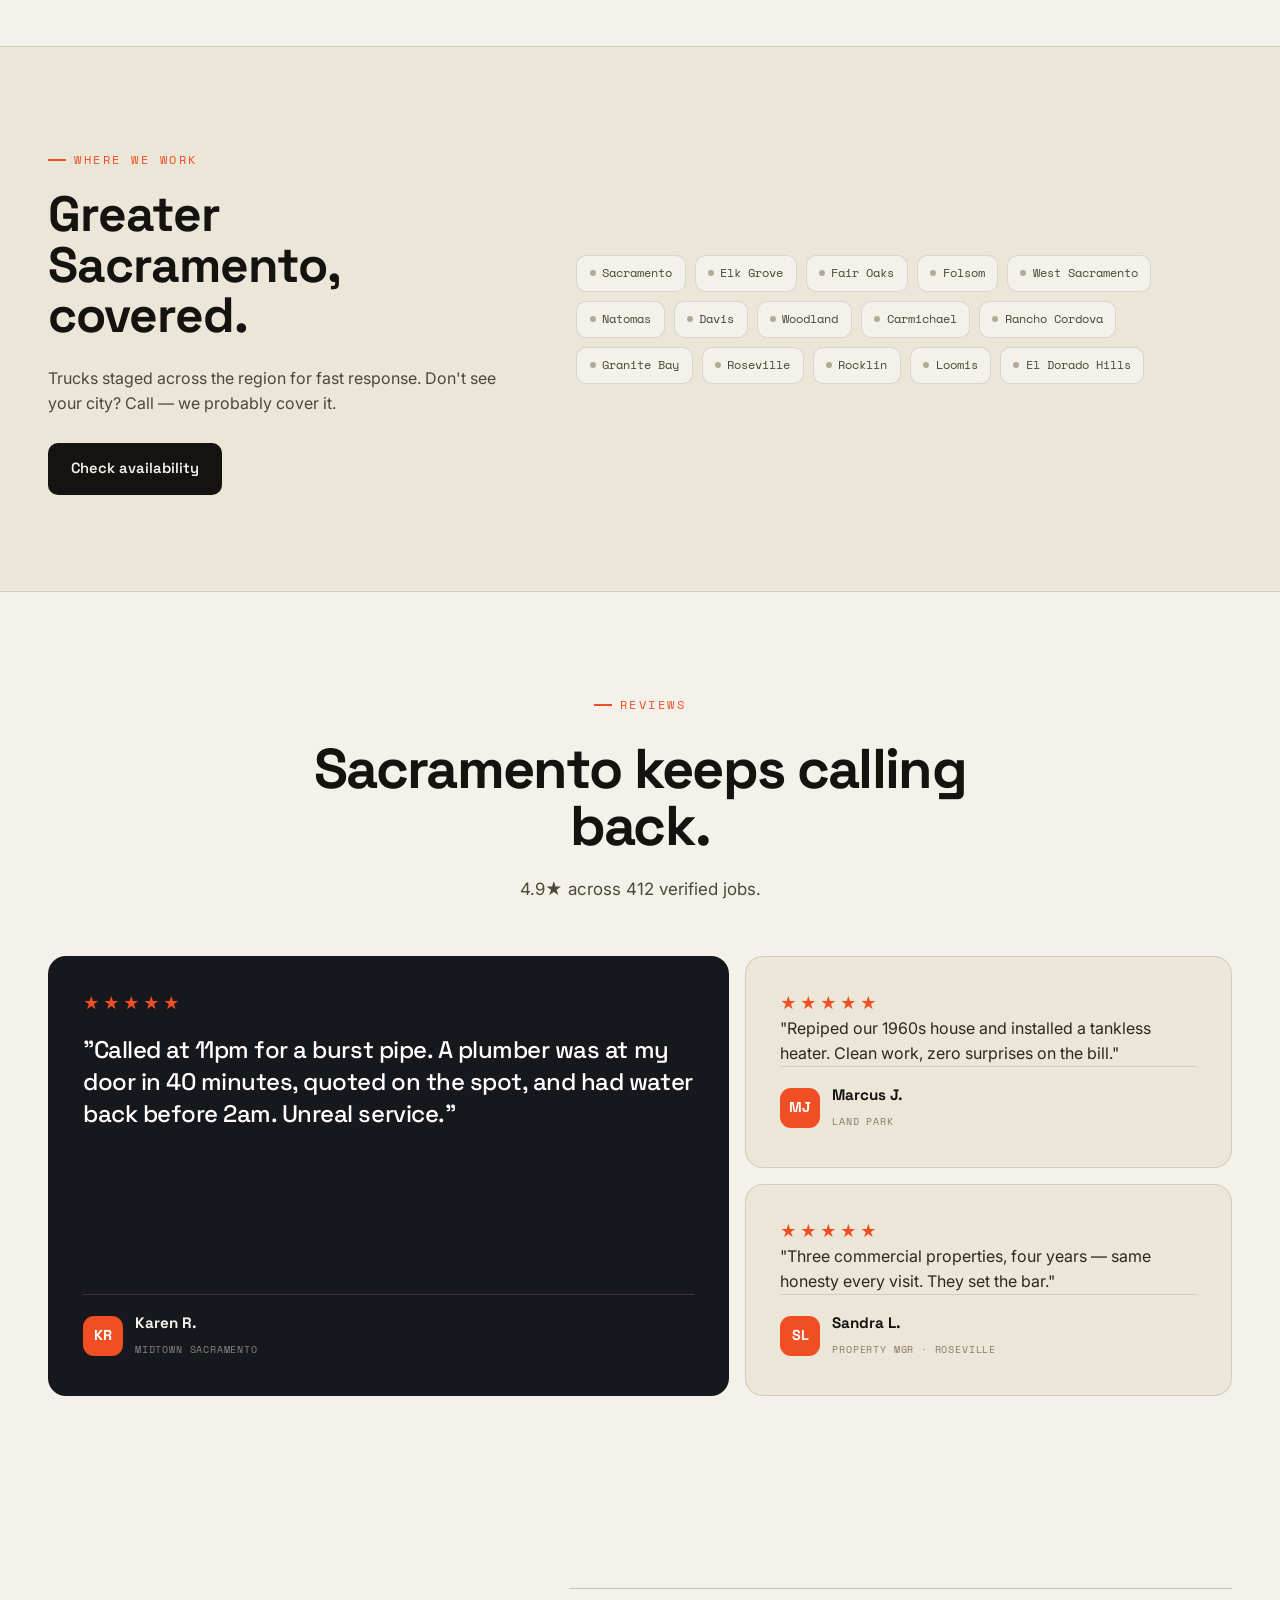
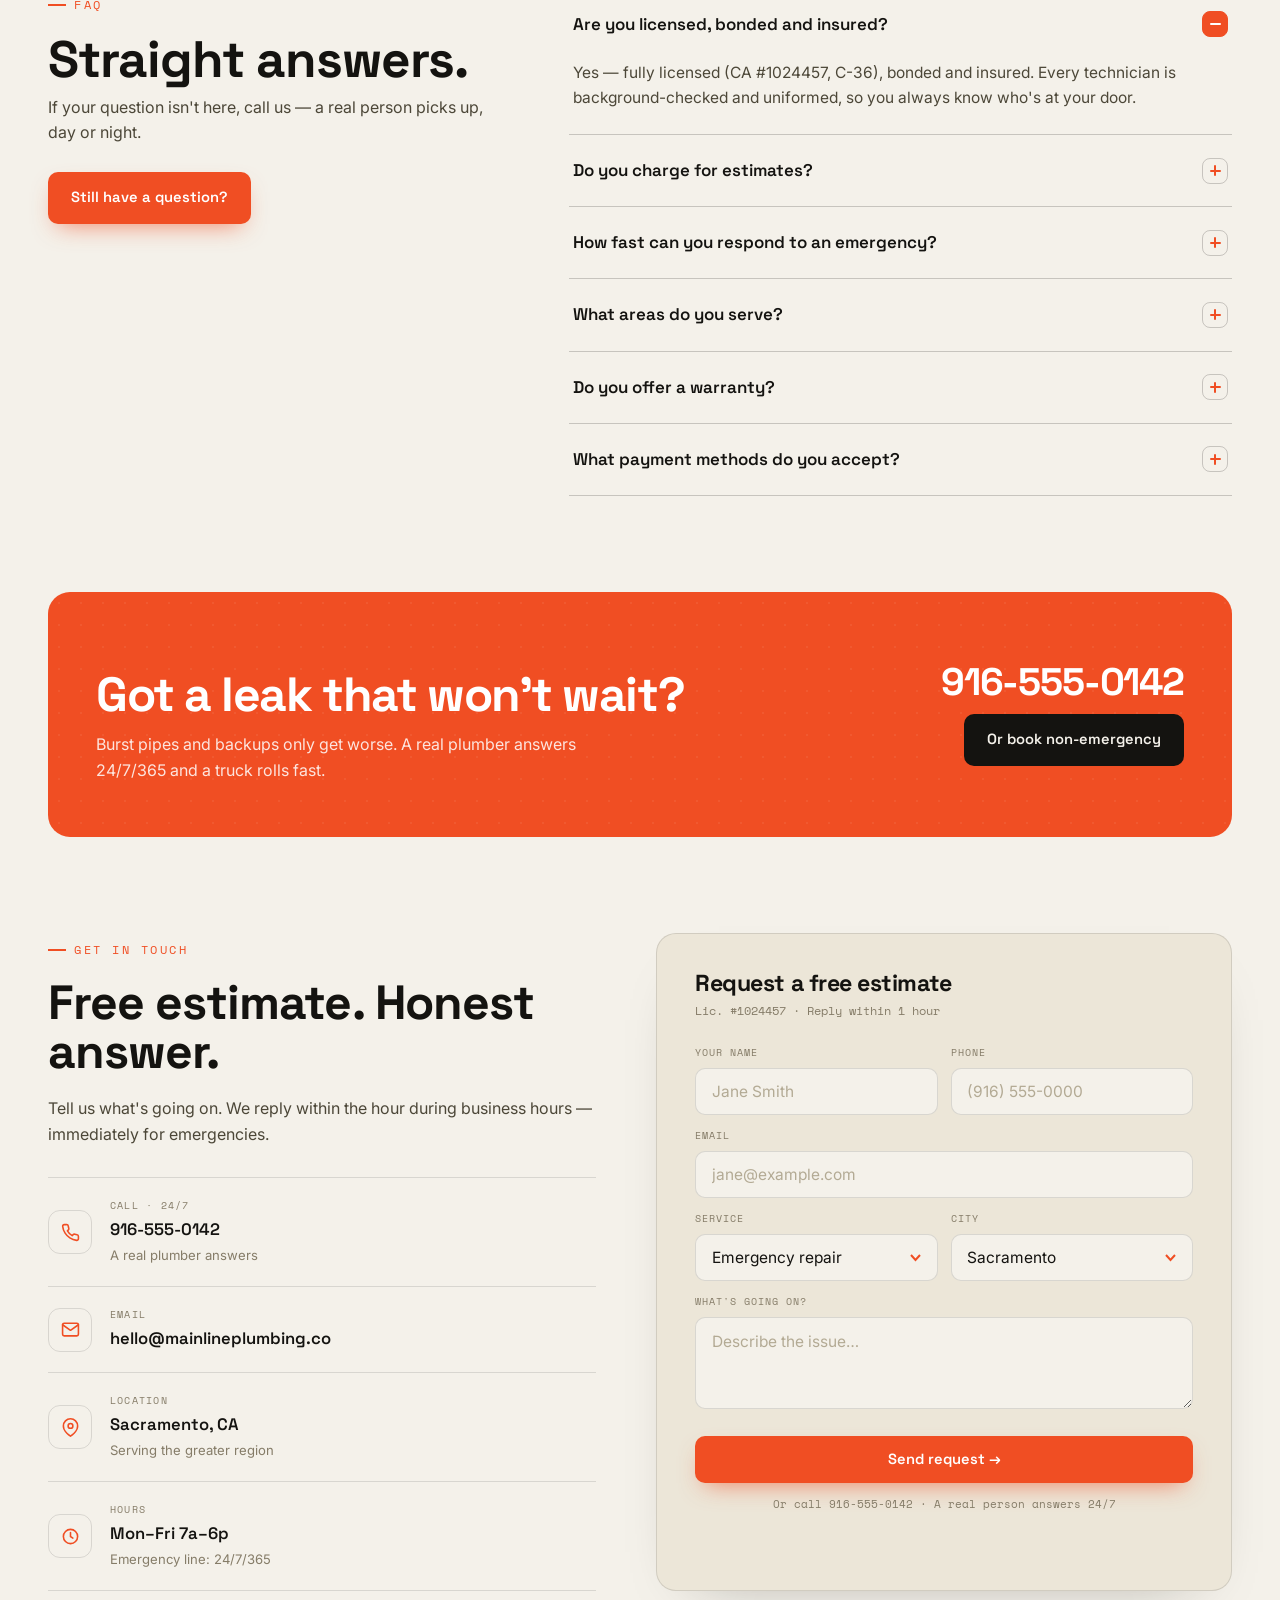
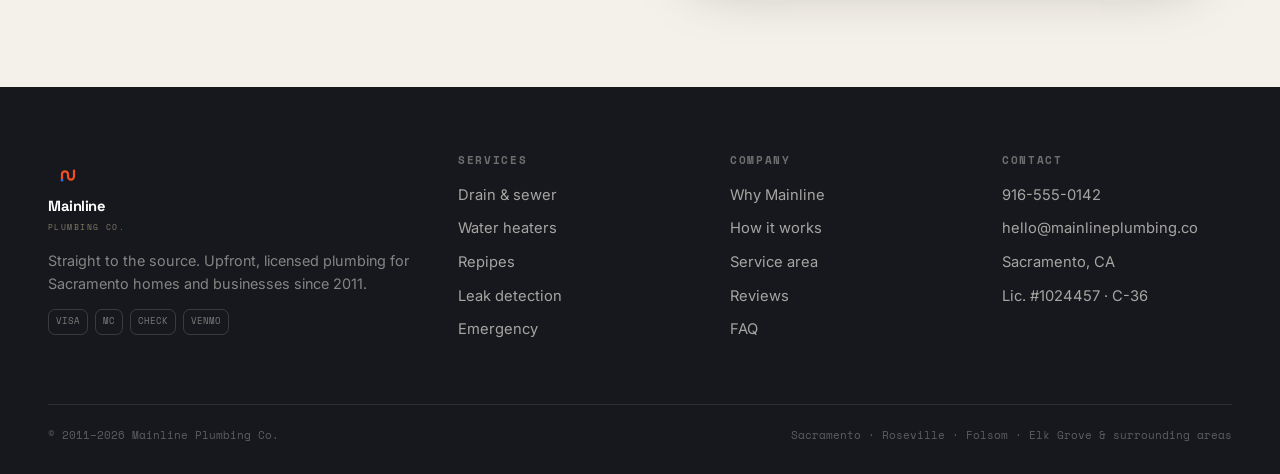
==== commit 8b5ac842: "Rebrand and rebuild landing page as Mainline Plumbing Co. Full remake with a new brand identity and " ====
--- a/site/index.html
+++ b/site/index.html
@@ -3,851 +3,600 @@
 <head>
 <meta charset="UTF-8"/>
 <meta name="viewport" content="width=device-width, initial-scale=1.0"/>
-<title>The Plumb Line — Precision Plumbing, Sacramento CA</title>
-<meta name="description" content="The Plumb Line. Sacramento's precision plumbers. Residential, commercial & emergency plumbing done straight, done right. Call 916-555-0190."/>
-<link rel="canonical" href="https://the-plumb-line.netlify.app/"/>
-<meta name="theme-color" content="#163322"/>
+<title>Mainline Plumbing Co. — Sacramento Plumbers, 24/7</title>
+<meta name="description" content="Mainline Plumbing Co. Sacramento's straight-shooting plumbers. Drains, water heaters, repipes, leaks & 24/7 emergency service. Upfront pricing. Call 916-555-0142."/>
+<link rel="canonical" href="https://mainline-plumbing.netlify.app/"/>
+<meta name="theme-color" content="#16181d"/>
 <meta name="robots" content="index,follow"/>
 
-<!-- favicon (plumb bob) -->
-<link rel="icon" href="data:image/svg+xml,%3Csvg xmlns='http://www.w3.org/2000/svg' viewBox='0 0 22 36'%3E%3Cline x1='11' y1='0' x2='11' y2='5.5' stroke='%23163322' stroke-width='1.4'/%3E%3Ccircle cx='11' cy='8.5' r='3' stroke='%239a7840' stroke-width='1.3' fill='none'/%3E%3Crect x='5.5' y='11.5' width='11' height='3.5' fill='%23163322'/%3E%3Cpath d='M5.5 15 L4 18 L4 27 L6 29.5 L11 36 L16 29.5 L18 27 L18 18 L16.5 15Z' fill='%23163322'/%3E%3C/svg%3E"/>
+<!-- favicon (droplet) -->
+<link rel="icon" href="data:image/svg+xml,%3Csvg xmlns='http://www.w3.org/2000/svg' viewBox='0 0 32 32'%3E%3Crect width='32' height='32' rx='8' fill='%2316181d'/%3E%3Cpath d='M16 6c4 6 6 8.5 6 11a6 6 0 0 1-12 0c0-2.5 2-5 6-11Z' fill='%23f04e23'/%3E%3C/svg%3E"/>
 
 <!-- Open Graph / Twitter -->
 <meta property="og:type" content="website"/>
-<meta property="og:site_name" content="The Plumb Line"/>
-<meta property="og:title" content="The Plumb Line — Precision Plumbing, Sacramento CA"/>
-<meta property="og:description" content="Sacramento's precision plumbers. Residential, commercial & 24/7 emergency plumbing done straight, done right."/>
-<meta property="og:url" content="https://the-plumb-line.netlify.app/"/>
-<meta property="og:image" content="https://the-plumb-line.netlify.app/logo.svg"/>
+<meta property="og:site_name" content="Mainline Plumbing Co."/>
+<meta property="og:title" content="Mainline Plumbing Co. — Sacramento Plumbers, 24/7"/>
+<meta property="og:description" content="Straight to the source. Sacramento's straight-shooting plumbers — drains, water heaters, repipes & 24/7 emergency."/>
+<meta property="og:url" content="https://mainline-plumbing.netlify.app/"/>
+<meta property="og:image" content="https://mainline-plumbing.netlify.app/logo.svg"/>
 <meta name="twitter:card" content="summary_large_image"/>
-<meta name="twitter:title" content="The Plumb Line — Precision Plumbing, Sacramento CA"/>
-<meta name="twitter:description" content="Sacramento's precision plumbers. Done straight, done right. Call 916-555-0190."/>
+<meta name="twitter:title" content="Mainline Plumbing Co. — Sacramento Plumbers, 24/7"/>
+<meta name="twitter:description" content="Straight to the source. Sacramento plumbers done right. Call 916-555-0142."/>
 
 <link rel="preconnect" href="https://fonts.googleapis.com"/>
 <link rel="preconnect" href="https://fonts.gstatic.com" crossorigin/>
-<link href="https://fonts.googleapis.com/css2?family=Anton&family=Archivo:ital,wght@0,300..700;1,400..600&family=DM+Mono:wght@400;500&display=swap" rel="stylesheet"/>
+<link href="https://fonts.googleapis.com/css2?family=Inter:wght@300;400;500;600;700&family=Space+Grotesk:wght@400;500;600;700&family=Space+Mono:wght@400;700&display=swap" rel="stylesheet"/>
 
 <style>
 /* ============================================================
-   THE PLUMB LINE — v2
-   Forest green #163322 · warm cream #ede4cf · aged brass #9a7840
+   MAINLINE PLUMBING CO.
+   warm paper #f4f1ea · ink #141310 · hi-vis orange #f04e23 · steel #16181d · water blue #1f6feb
    ============================================================ */
 :root{
-  --cream:   #ede4cf;
-  --cream-2: #e3d8be;
-  --cream-3: #d4c8a8;
-  --ink:     #0e0c09;
-  --ink-2:   #252118;
-  --ink-3:   #45402f;
-  --muted:   #847a62;
-  --muted-2: #b3a98e;
-
-  --green:      #163322;
-  --green-2:    #1f4d31;
-  --green-hi:   #2a6540;
-  --green-pale: rgba(22,51,34,.07);
-  --sage:       #4e7d63;
-  --sage-hi:    #6db896;
-
-  --brass:      #9a7840;
-  --brass-hi:   #c09952;
-  --brass-pale: rgba(154,120,64,.1);
-
-  --line:   rgba(14,12,9,.1);
-  --line-2: rgba(14,12,9,.18);
-
-  --maxw: 1260px;
-  --fd:   'Anton', 'Arial Narrow', sans-serif;   /* bold industrial display */
-  --fh:   'Archivo', sans-serif;                  /* sub-headings */
-  --fb:   'Archivo', sans-serif;                  /* body */
-  --fm:   'DM Mono', monospace;
+  --paper:   #f4f1ea;
+  --paper-2: #ece6d8;
+  --paper-3: #e0d8c5;
+  --ink:     #141310;
+  --ink-2:   #2b2820;
+  --ink-3:   #4c4738;
+  --muted:   #857c68;
+  --muted-2: #b3aa94;
+
+  --steel:   #16181d;
+  --steel-2: #1f2229;
+  --steel-3: #2a2e37;
+
+  --orange:      #f04e23;
+  --orange-hi:   #ff6a3d;
+  --orange-pale: rgba(240,78,35,.1);
+  --blue:        #1f6feb;
+  --blue-hi:     #4f93ff;
+  --blue-pale:   rgba(31,111,235,.1);
+
+  --line:   rgba(20,19,16,.12);
+  --line-2: rgba(20,19,16,.2);
+
+  --maxw: 1240px;
+  --fd: 'Space Grotesk', sans-serif;
+  --fb: 'Inter', sans-serif;
+  --fm: 'Space Mono', monospace;
   --ease: cubic-bezier(.2,.7,.3,1);
 }
 
 *,*::before,*::after{margin:0;padding:0;box-sizing:border-box}
 html{scroll-behavior:smooth}
-body{
-  font-family:var(--fb);background:var(--cream);color:var(--ink);
-  line-height:1.65;-webkit-font-smoothing:antialiased;overflow-x:hidden;cursor:none;
+body{font-family:var(--fb);background:var(--paper);color:var(--ink);line-height:1.6;-webkit-font-smoothing:antialiased;overflow-x:hidden}
+::selection{background:var(--orange);color:#fff}
+a{color:inherit;text-decoration:none}
+img,svg{display:block}
+.wrap{max-width:var(--maxw);margin:0 auto;padding:0 28px}
+
+h1,h2,h3,h4{font-family:var(--fd);font-weight:700;line-height:1.02;letter-spacing:-.02em}
+.eyebrow{font-family:var(--fm);font-size:.72rem;letter-spacing:.22em;text-transform:uppercase;color:var(--orange);display:inline-flex;align-items:center;gap:.7em}
+.eyebrow::before{content:"";width:18px;height:2px;background:var(--orange);display:block}
+
+/* buttons */
+.btn{display:inline-flex;align-items:center;gap:.55em;font-family:var(--fd);font-weight:600;font-size:.92rem;
+  padding:.92em 1.5em;border-radius:10px;border:1.5px solid transparent;cursor:pointer;white-space:nowrap;
+  transition:transform .18s var(--ease),background .2s,border-color .2s,color .2s,box-shadow .2s}
+.btn svg{width:16px;height:16px}
+.btn-orange{background:var(--orange);color:#fff;box-shadow:0 10px 24px -10px rgba(240,78,35,.7)}
+.btn-orange:hover{background:var(--orange-hi);transform:translateY(-2px);box-shadow:0 16px 30px -10px rgba(240,78,35,.8)}
+.btn-ink{background:var(--ink);color:var(--paper)}
+.btn-ink:hover{background:var(--ink-2);transform:translateY(-2px)}
+.btn-line{border-color:var(--line-2);color:var(--ink)}
+.btn-line:hover{border-color:var(--ink);transform:translateY(-2px)}
+.btn-ghost{border-color:rgba(244,241,234,.25);color:var(--paper)}
+.btn-ghost:hover{border-color:var(--paper);transform:translateY(-2px)}
+
+/* scroll progress */
+#prog{position:fixed;top:0;left:0;height:3px;width:0;z-index:9999;background:var(--orange);transition:width .08s linear}
+
+/* ============================================================ TOPBAR */
+.topbar{background:var(--steel);color:var(--paper);font-family:var(--fm);font-size:.72rem;letter-spacing:.04em}
+.topbar .wrap{display:flex;justify-content:space-between;align-items:center;height:38px;gap:16px}
+.tb-l{display:flex;align-items:center;gap:.55em;white-space:nowrap;overflow:hidden;text-overflow:ellipsis}
+.tb-dot{width:7px;height:7px;border-radius:50%;background:var(--orange);flex:none;animation:pulse 2s infinite}
+@keyframes pulse{0%,100%{opacity:1;box-shadow:0 0 0 0 rgba(240,78,35,.5)}55%{opacity:.5;box-shadow:0 0 0 5px rgba(240,78,35,0)}}
+.tb-r{flex:none;display:flex;gap:18px;align-items:center}
+.tb-r a{opacity:.85;transition:.2s}.tb-r a:hover{opacity:1;color:var(--orange-hi)}
+@media(max-width:680px){.tb-hide{display:none}}
+
+/* ============================================================ NAV */
+.nav{position:sticky;top:0;z-index:50;background:rgba(244,241,234,.82);backdrop-filter:blur(12px);border-bottom:1px solid transparent;transition:.3s}
+.nav.scrolled{border-bottom-color:var(--line);box-shadow:0 6px 30px -16px rgba(20,19,16,.3)}
+.nav .wrap{display:flex;align-items:center;justify-content:space-between;height:74px}
+.logo{display:flex;align-items:center;gap:.65em;font-family:var(--fd);font-weight:700;font-size:1.32rem;letter-spacing:-.03em;color:var(--ink)}
+.logo-mark{width:40px;height:40px;flex:none;border-radius:11px;background:var(--steel);display:grid;place-items:center;transition:.25s}
+.logo:hover .logo-mark{transform:rotate(-6deg)}
+.logo-mark svg{width:24px;height:24px}
+.logo small{display:block;font-family:var(--fm);font-weight:400;font-size:.5rem;letter-spacing:.18em;color:var(--muted);margin-top:2px}
+.nav-links{display:flex;gap:26px;align-items:center}
+.nav-links a{font-family:var(--fd);font-weight:500;font-size:.93rem;color:var(--ink-3);transition:.2s;position:relative}
+.nav-links a::after{content:"";position:absolute;left:0;bottom:-5px;width:0;height:2px;background:var(--orange);transition:.25s}
+.nav-links a:hover{color:var(--ink)}.nav-links a:hover::after{width:100%}
+.nav-cta{display:flex;gap:11px;align-items:center}
+.burger{display:none;flex-direction:column;gap:5px;background:none;border:0;cursor:pointer;padding:6px}
+.burger span{width:23px;height:2px;background:var(--ink);border-radius:2px;transition:.3s}
+.mob-cta{display:none}
+@media(max-width:960px){
+  .nav-links{position:fixed;inset:74px 0 auto 0;flex-direction:column;align-items:flex-start;background:var(--paper);
+    border-bottom:1px solid var(--line);padding:22px 28px;gap:14px;transform:translateY(-115%);visibility:hidden;
+    transition:transform .32s var(--ease),visibility .32s;box-shadow:0 24px 50px -22px rgba(20,19,16,.25)}
+  .nav-links.open{transform:translateY(0);visibility:visible}
+  .nav-links a{font-size:1.12rem}
+  .mob-cta{display:inline-flex;width:100%;justify-content:center;margin-top:6px}
+  .burger{display:flex}
+  .nav-cta .btn-line{display:none}
 }
-@media(hover:none){body{cursor:auto}}
-::selection{background:var(--green);color:var(--cream)}
-a{color:inherit;text-decoration:none}
-.wrap{max-width:var(--maxw);margin:0 auto;padding:0 32px}
-
-/* grain */
-body::after{
-  content:"";position:fixed;inset:0;z-index:9000;pointer-events:none;opacity:.3;
-  background-image:url("data:image/svg+xml,%3Csvg xmlns='http://www.w3.org/2000/svg' width='200' height='200'%3E%3Cfilter id='n'%3E%3CfeTurbulence type='fractalNoise' baseFrequency='.72' numOctaves='2'/%3E%3C/filter%3E%3Crect width='100%25' height='100%25' filter='url(%23n)' opacity='.045'/%3E%3C/svg%3E");
-}
-
-/* ---- type ---- */
-h1,h2{font-family:var(--fd);font-weight:400;line-height:.96;letter-spacing:.01em;text-transform:uppercase}
-h3,h4{font-family:var(--fh);font-weight:700;line-height:1.06;letter-spacing:-.01em}
-.eyebrow{
-  font-family:var(--fm);font-size:.72rem;letter-spacing:.28em;text-transform:uppercase;
-  color:var(--green);display:inline-flex;align-items:center;gap:.7em;
-}
-.eyebrow::before{content:"";width:22px;height:1px;background:var(--green);display:block}
-
-/* ---- buttons ---- */
-.btn{
-  display:inline-flex;align-items:center;gap:.6em;
-  font-family:var(--fm);font-size:.76rem;font-weight:500;letter-spacing:.1em;
-  text-transform:uppercase;padding:1em 1.7em;border-radius:2px;
-  border:1px solid transparent;cursor:none;
-  position:relative;white-space:nowrap;overflow:hidden;
-}
-.btn::before{
-  content:"";position:absolute;inset:0;background:rgba(255,255,255,.12);
-  transform:translateX(-101%);transition:transform .32s var(--ease);
-}
-.btn:hover::before{transform:translateX(0)}
-.btn-dark{background:var(--ink);color:var(--cream);border-color:var(--ink)}
-.btn-dark:hover{background:var(--green-2)}
-.btn-outline{border-color:var(--line-2);color:var(--ink)}
-.btn-outline:hover{border-color:var(--ink)}
-.btn-green{background:var(--green);color:var(--cream);border-color:var(--green)}
-.btn-green:hover{background:var(--green-2)}
-.btn-brass{background:var(--brass);color:#fff;border-color:var(--brass)}
-.btn-brass:hover{background:var(--brass-hi)}
-@media(hover:none){.btn{cursor:pointer}}
-
-/* ============================================================
-   CURSOR
-   ============================================================ */
-#cDot{
-  position:fixed;width:7px;height:7px;border-radius:50%;background:var(--green);
-  z-index:9998;pointer-events:none;transform:translate(-50%,-50%);
-  transition:transform .1s, width .2s, height .2s, background .2s;
-}
-#cRing{
-  position:fixed;width:30px;height:30px;border-radius:50%;border:1.5px solid var(--green);
-  z-index:9997;pointer-events:none;transform:translate(-50%,-50%);opacity:.55;
-  transition:width .3s var(--ease), height .3s var(--ease), opacity .3s, border-color .3s;
-}
-#cRing.big{width:46px;height:46px;opacity:.28;border-color:var(--brass)}
-#cRing.pressed{width:20px;height:20px;opacity:.7}
-@media(hover:none){#cDot,#cRing{display:none}}
-
-/* ============================================================
-   SCROLL PROGRESS
-   ============================================================ */
-#prog{
-  position:fixed;top:0;left:0;height:2px;width:0;z-index:9999;
-  background:linear-gradient(90deg,var(--green),var(--brass));
-  transition:width .08s linear;pointer-events:none;
-}
-
-/* ============================================================
-   TOPBAR
-   ============================================================ */
-.topbar{background:var(--green);color:var(--cream);font-family:var(--fm);font-size:.72rem;letter-spacing:.08em}
-.topbar .wrap{display:flex;justify-content:space-between;align-items:center;height:36px;gap:16px;overflow:hidden}
-.tb-l{white-space:nowrap;overflow:hidden;text-overflow:ellipsis;min-width:0}
-.tb-r{flex:none;display:flex;gap:20px;align-items:center}
-.tb-r a{opacity:.82;transition:.2s}.tb-r a:hover{opacity:1}
-.tb-dot{display:inline-block;width:6px;height:6px;border-radius:50%;background:var(--sage-hi);margin-right:.5em;animation:tbpulse 2.2s infinite}
-@keyframes tbpulse{0%,100%{opacity:1}55%{opacity:.25}}
-.tb-hide{display:inline}.tb-sm{display:none}
-@media(max-width:680px){.tb-hide{display:none}.tb-sm{display:inline}}
-
-/* ============================================================
-   NAV
-   ============================================================ */
-.nav{position:sticky;top:0;z-index:50;background:var(--cream);border-bottom:1px solid transparent;transition:.35s}
-.nav.scrolled{border-bottom-color:var(--line);box-shadow:0 4px 30px -12px rgba(14,12,9,.14)}
-.nav .wrap{display:flex;align-items:center;justify-content:space-between;height:76px}
-.logo{display:flex;align-items:center;gap:.7em;font-family:var(--fd);font-weight:400;font-size:1.4rem;letter-spacing:.02em;text-transform:uppercase;color:var(--ink);white-space:nowrap}
-.logo-mark{width:34px;height:34px;flex:none;border:1.5px solid var(--ink);border-radius:3px;display:grid;place-items:center;transition:.25s}
-.logo:hover .logo-mark{border-color:var(--green);background:var(--green);color:var(--cream)}
-.logo-mark svg{width:18px;height:28px;transition:.25s}
-.logo small{display:block;font-family:var(--fm);font-size:.52rem;letter-spacing:.2em;color:var(--muted);font-weight:400;margin-top:.2em}
-
-.nav-links{display:flex;gap:28px;align-items:center}
-.nav-links a{font-size:.9rem;color:var(--ink-3);font-weight:500;transition:.2s;position:relative}
-.nav-links a::after{content:"";position:absolute;left:0;bottom:-5px;width:0;height:1.5px;background:var(--brass);transition:.28s}
-.nav-links a:hover{color:var(--ink)}.nav-links a:hover::after{width:100%}
-.nav-cta{display:flex;gap:12px;align-items:center}
-.burger{display:none;flex-direction:column;gap:5px;background:none;border:0;cursor:pointer;padding:6px}
-.burger span{width:22px;height:1.5px;background:var(--ink);display:block;transition:.3s}
-.mob-cta{display:none}
-
-@media(max-width:980px){
-  .nav-links{
-    position:fixed;inset:76px 0 auto 0;flex-direction:column;align-items:flex-start;
-    background:var(--cream);border-bottom:1px solid var(--line);
-    padding:24px 32px;gap:16px;
-    transform:translateY(-110%);visibility:hidden;transition:transform .32s,visibility .32s;
-    box-shadow:0 24px 50px -20px rgba(14,12,9,.18);
-  }
-  .nav-links.open{transform:translateY(0);visibility:visible}
-  .nav-links a{font-size:1.1rem}
-  .mob-cta{display:flex;width:100%;justify-content:center;margin-top:6px;
-    font-family:var(--fm);font-size:.8rem;letter-spacing:.1em;text-transform:uppercase;
-    padding:1em;border:1px solid var(--line-2);border-radius:2px;color:var(--ink);transition:.22s}
-  .mob-cta.g{background:var(--green);color:var(--cream);border-color:var(--green)}
-  .burger{display:flex}
-  .nav-cta .btn-outline{display:none}
-}
-@media(max-width:520px){.nav-cta .btn-dark{display:none}}
-
-/* ============================================================
-   HERO
-   ============================================================ */
-.hero{display:grid;grid-template-columns:1fr 1fr;min-height:92vh;overflow:hidden}
-@media(max-width:900px){.hero{grid-template-columns:1fr;min-height:auto}}
-
-/* left */
-.hero-left{display:flex;flex-direction:column;justify-content:center;padding:80px 56px 80px 0;border-right:1px solid var(--line);position:relative}
-@media(max-width:900px){.hero-left{padding:64px 0 40px;border-right:0;border-bottom:1px solid var(--line)}}
-
-.hero-left .eyebrow{margin-bottom:28px;opacity:0;animation:fadeUp .7s .08s var(--ease) forwards}
-
-/* word-by-word headline reveal */
-.hero-h1{font-size:clamp(3.1rem,7.3vw,6.4rem);line-height:.92;letter-spacing:.01em;margin-bottom:.5em}
-.ww{display:inline-block;overflow:hidden;vertical-align:bottom}
-.wi{display:inline-block;transform:translateY(105%)}
-
-.hero-lede{font-size:1.1rem;color:var(--ink-3);max-width:34em;margin-bottom:2.2em;opacity:0;animation:fadeUp .8s .55s var(--ease) forwards}
-.hero-cta{display:flex;gap:12px;flex-wrap:wrap;margin-bottom:3em;opacity:0;animation:fadeUp .8s .7s var(--ease) forwards}
-
-.hero-stats{display:flex;gap:32px;flex-wrap:wrap;padding-top:28px;border-top:1px solid var(--line);opacity:0;animation:fadeUp .8s .85s var(--ease) forwards}
-.hero-stats .st b{font-family:var(--fd);font-size:2.2rem;font-weight:800;display:block;line-height:1;letter-spacing:-.04em;white-space:nowrap}
-.hero-stats .st b em{color:var(--brass);font-style:normal}
-.hero-stats .st span{font-family:var(--fm);font-size:.67rem;letter-spacing:.14em;text-transform:uppercase;color:var(--muted);display:block;margin-top:.4em}
-
-/* right */
-.hero-right{position:relative;background:var(--cream-2);display:flex;flex-direction:column;justify-content:flex-start;align-items:center;overflow:hidden}
-@media(max-width:900px){.hero-right{min-height:360px}}
-.grid-bg{position:absolute;inset:0;pointer-events:none;will-change:transform;transition:transform .6s ease;
-  background-image:linear-gradient(rgba(14,12,9,.07) 1px,transparent 1px),linear-gradient(90deg,rgba(14,12,9,.07) 1px,transparent 1px);
-  background-size:64px 64px;
-}
-
-/* plumb line SVG */
-.plumb-rig{position:absolute;top:0;left:50%;transform:translateX(-50%);display:flex;flex-direction:column;align-items:center;will-change:transform}
-.plumb-svg-line{width:2px;overflow:visible}
-.plumb-svg-line line{stroke-dasharray:1;stroke-dashoffset:1;animation:drawLine 1.6s .2s cubic-bezier(.4,0,.15,1) forwards}
-@keyframes drawLine{to{stroke-dashoffset:0}}
-
-/* plumb bob — JS drives the fall + pendulum; CSS only owns gentle perpetual sway */
-.plumb-bob{width:44px;flex:none;opacity:0;transform:translateY(-260px)}
-@keyframes bobSway{from{transform:rotate(-2deg)}to{transform:rotate(2deg)}}
-
-/* hero info cards */
-.hero-cards{
-  position:absolute;bottom:44px;left:0;right:0;padding:0 28px;
-  display:flex;flex-direction:column;gap:9px;
-  opacity:0;animation:fadeUp .9s 1.1s var(--ease) forwards;
-}
-.hcard{background:var(--cream);border:1px solid var(--line-2);border-radius:2px;padding:14px 18px;display:flex;justify-content:space-between;align-items:center;gap:14px;transition:.25s}
-.hcard:hover{border-color:var(--brass-pale);background:rgba(154,120,64,.04)}
-.hck{font-family:var(--fm);font-size:.65rem;letter-spacing:.14em;text-transform:uppercase;color:var(--muted)}
-.hcv{font-family:var(--fd);font-weight:700;font-size:1.05rem;color:var(--green)}
-
-@keyframes fadeUp{from{opacity:0;transform:translateY(18px)}to{opacity:1;transform:none}}
-
-/* ============================================================
-   TRUST STRIP
-   ============================================================ */
-.strip{border-block:1px solid var(--line);background:var(--ink);overflow:hidden;padding:16px 0}
-.strip-track{display:flex;gap:52px;width:max-content;animation:march 32s linear infinite}
-.strip:hover .strip-track{animation-play-state:paused}
+@media(max-width:520px){.nav-cta .btn-ink{display:none}.logo small{display:none}}
+
+/* ============================================================ HERO */
+.hero{position:relative;padding:60px 0 76px;overflow:hidden}
+.hero-grid{display:grid;grid-template-columns:1.05fr .95fr;gap:56px;align-items:center}
+@media(max-width:940px){.hero-grid{grid-template-columns:1fr;gap:44px}}
+.hero-badge{display:inline-flex;align-items:center;gap:.6em;font-family:var(--fm);font-size:.72rem;letter-spacing:.08em;
+  background:var(--paper-2);border:1px solid var(--line);padding:.5em .9em;border-radius:100px;margin-bottom:26px;
+  opacity:0;animation:fadeUp .6s .05s var(--ease) forwards}
+.hero-badge b{color:var(--orange)}
+.hero h1{font-size:clamp(2.9rem,7vw,5.4rem);letter-spacing:-.035em;line-height:.98;margin-bottom:.36em}
+.hero h1 .ln{display:block;overflow:hidden}
+.hero h1 .ln i{display:inline-block;font-style:normal;transform:translateY(110%)}
+.hero h1 .hl{color:var(--orange)}
+.hero-lede{font-size:1.12rem;color:var(--ink-3);max-width:32em;margin-bottom:2em;opacity:0;animation:fadeUp .7s .5s var(--ease) forwards}
+.hero-cta{display:flex;gap:12px;flex-wrap:wrap;margin-bottom:2.4em;opacity:0;animation:fadeUp .7s .62s var(--ease) forwards}
+.hero-stats{display:flex;gap:14px;flex-wrap:wrap;opacity:0;animation:fadeUp .7s .74s var(--ease) forwards}
+.hstat{flex:1;min-width:120px;border-left:2px solid var(--orange);padding-left:14px}
+.hstat b{font-family:var(--fd);font-weight:700;font-size:1.9rem;letter-spacing:-.03em;display:block;line-height:1}
+.hstat>span{font-family:var(--fm);font-size:.64rem;letter-spacing:.1em;text-transform:uppercase;color:var(--muted);display:block;margin-top:.5em}
+@keyframes fadeUp{to{opacity:1;transform:none}}
+
+/* hero panel — animated pipe rig */
+.hero-panel{position:relative;background:var(--steel);border-radius:22px;padding:30px;overflow:hidden;
+  box-shadow:0 40px 80px -50px rgba(20,19,16,.8);min-height:440px;
+  opacity:0;animation:fadeUp .8s .35s var(--ease) forwards}
+.hero-panel::before{content:"";position:absolute;inset:0;opacity:.5;
+  background-image:linear-gradient(rgba(255,255,255,.04) 1px,transparent 1px),linear-gradient(90deg,rgba(255,255,255,.04) 1px,transparent 1px);
+  background-size:34px 34px}
+.panel-top{position:relative;display:flex;justify-content:space-between;align-items:flex-start;margin-bottom:8px}
+.panel-tag{font-family:var(--fm);font-size:.64rem;letter-spacing:.14em;text-transform:uppercase;color:rgba(244,241,234,.5)}
+.panel-live{display:inline-flex;align-items:center;gap:.5em;font-family:var(--fm);font-size:.62rem;letter-spacing:.1em;
+  text-transform:uppercase;color:#7ee0a8;border:1px solid rgba(126,224,168,.3);padding:.35em .7em;border-radius:100px}
+.panel-live .d{width:6px;height:6px;border-radius:50%;background:#7ee0a8;animation:pulse 1.8s infinite}
+.pipe-svg{position:relative;width:100%;height:auto;margin:6px 0 4px}
+.pipe-base{stroke:rgba(244,241,234,.16);stroke-width:7;fill:none;stroke-linecap:round;stroke-linejoin:round;
+  stroke-dasharray:1000;stroke-dashoffset:1000;animation:draw 2s .3s var(--ease) forwards}
+@keyframes draw{to{stroke-dashoffset:0}}
+.pipe-flow{stroke:var(--orange);stroke-width:7;fill:none;stroke-linecap:round;stroke-linejoin:round;
+  stroke-dasharray:70 930;stroke-dashoffset:1000;opacity:0;animation:flowIn .4s 2.1s forwards,flow 3s 2.1s linear infinite}
+@keyframes flowIn{to{opacity:1}}
+@keyframes flow{to{stroke-dashoffset:0}}
+.pipe-joint{fill:var(--steel);stroke:rgba(244,241,234,.3);stroke-width:3}
+.gauge-needle{transform-origin:100px 100px;transform:rotate(-120deg);animation:sweep 2.4s 1s var(--ease) forwards}
+@keyframes sweep{0%{transform:rotate(-120deg)}70%{transform:rotate(58deg)}85%{transform:rotate(36deg)}100%{transform:rotate(44deg)}}
+.panel-cards{position:relative;display:grid;grid-template-columns:1fr 1fr;gap:10px;margin-top:14px}
+.pcard{background:rgba(244,241,234,.05);border:1px solid rgba(244,241,234,.1);border-radius:12px;padding:14px 16px}
+.pcard .k{font-family:var(--fm);font-size:.58rem;letter-spacing:.12em;text-transform:uppercase;color:rgba(244,241,234,.45);margin-bottom:6px}
+.pcard .v{font-family:var(--fd);font-weight:600;font-size:1.05rem;color:var(--paper)}
+.pcard .v em{color:var(--orange-hi);font-style:normal}
+
+/* ============================================================ MARQUEE */
+.marq{background:var(--orange);color:#fff;overflow:hidden;padding:14px 0;border-block:2px solid var(--ink)}
+.marq-track{display:flex;gap:46px;width:max-content;animation:march 28s linear infinite}
+.marq:hover .marq-track{animation-play-state:paused}
 @keyframes march{to{transform:translateX(-50%)}}
-.strip-it{display:flex;align-items:center;gap:.65em;font-family:var(--fm);font-size:.79rem;letter-spacing:.12em;text-transform:uppercase;color:rgba(237,228,207,.82);white-space:nowrap}
-.strip-it .sd{width:5px;height:5px;border-radius:50%;background:var(--sage-hi);flex:none}
-
-/* ============================================================
-   SECTIONS
-   ============================================================ */
-section{padding:100px 0;position:relative}
-.sec-head{margin-bottom:56px}
-.sec-head h2{font-size:clamp(2.1rem,4.6vw,3.6rem);margin:.4em 0 .45em}
-.sec-head p{font-size:1.06rem;color:var(--ink-3);max-width:46em}
-.sec-head.center{text-align:center}.sec-head.center .eyebrow{justify-content:center}.sec-head.center p{margin-inline:auto}
-
-/* ============================================================
-   SERVICES
-   ============================================================ */
-.services{border-top:1px solid var(--line)}
-.svc-outer{border-left:1px solid var(--line);border-top:1px solid var(--line)}
-.svc-grid{display:grid;grid-template-columns:repeat(3,1fr)}
-@media(max-width:900px){.svc-grid{grid-template-columns:1fr 1fr}}
-@media(max-width:560px){.svc-grid{grid-template-columns:1fr}}
-
-.svc{
-  border-right:1px solid var(--line);border-bottom:1px solid var(--line);
-  padding:36px 30px;transition:background .3s, color .3s;position:relative;overflow:hidden;
-}
-.svc:nth-child(3n){border-right:0}
-@media(max-width:900px){.svc:nth-child(3n){border-right:1px solid var(--line)}.svc:nth-child(2n){border-right:0}}
-@media(max-width:560px){.svc{border-right:0}}
-
-/* animated fill on hover */
-.svc::before{
-  content:"";position:absolute;inset:0;
-  background:var(--green);transform:scaleY(0);transform-origin:bottom;
-  transition:transform .45s var(--ease);z-index:0;
-}
-.svc:hover::before{transform:scaleY(1)}
-.svc>*{position:relative;z-index:1;transition:color .3s}
-.svc:hover{color:var(--cream)}
-.svc:hover .svc-num,.svc:hover .svc-desc{color:rgba(237,228,207,.65)}
-.svc:hover .svc-tags span{color:rgba(237,228,207,.6);border-color:rgba(237,228,207,.2)}
-.svc:hover .svc-ic{border-color:rgba(237,228,207,.25);color:var(--cream)}
-
-.svc-num{font-family:var(--fm);font-size:.67rem;letter-spacing:.14em;text-transform:uppercase;color:var(--muted);display:block;margin-bottom:20px}
-.svc-ic{width:46px;height:46px;border:1px solid var(--line-2);border-radius:3px;display:grid;place-items:center;color:var(--green);margin-bottom:20px;transition:.3s}
-.svc-ic svg{width:22px;height:22px}
-.svc h3{font-size:1.32rem;margin-bottom:.4em}
-.svc-desc{font-size:.93rem;color:var(--ink-3);margin-bottom:18px}
-.svc-tags{display:flex;flex-wrap:wrap;gap:6px}
-.svc-tags span{font-family:var(--fm);font-size:.62rem;letter-spacing:.06em;color:var(--muted);border:1px solid var(--line);padding:.3em .65em;border-radius:100px;transition:.3s}
-
-/* CTA tile (fills grid + drives calls) */
-.svc-cta{background:var(--green);color:var(--cream);display:flex;flex-direction:column;justify-content:space-between}
-.svc-cta::before{display:none}
-.svc-cta .svc-num{color:rgba(237,228,207,.5)}
-.svc-cta h3{color:var(--cream);font-size:1.32rem;margin-bottom:.4em}
-.svc-cta p{color:rgba(237,228,207,.72);font-size:.93rem;margin-bottom:18px}
-.svc-cta .svc-link{font-family:var(--fm);font-size:.78rem;letter-spacing:.1em;text-transform:uppercase;color:var(--brass-hi);display:inline-flex;align-items:center;gap:.5em;transition:gap .25s}
-.svc-cta:hover{color:var(--cream)}
-.svc-cta:hover .svc-link{gap:1em}
-
-/* ============================================================
-   STANDARD (dark)
-   ============================================================ */
-.standard{background:var(--ink);color:var(--cream)}
-.standard-grid{display:grid;grid-template-columns:.8fr 1.2fr;gap:80px;align-items:start}
-@media(max-width:900px){.standard-grid{grid-template-columns:1fr;gap:48px}}
-.standard .eyebrow{color:var(--sage-hi)}.standard .eyebrow::before{background:var(--sage-hi)}
-.standard h2{font-size:clamp(2.2rem,5vw,4rem);color:var(--cream);margin:.4em 0 .6em}
-.standard p{color:rgba(237,228,207,.72);font-size:1.04rem;margin-bottom:2em}
-
-.principles{display:flex;flex-direction:column}
-.principle{display:flex;gap:24px;padding:28px 0;border-bottom:1px solid rgba(237,228,207,.1);align-items:flex-start}
-.principle:last-child{border-bottom:0}
-.principle .pn{font-family:var(--fm);font-size:1.9rem;font-weight:500;color:rgba(237,228,207,.14);flex:none;width:40px;line-height:1;letter-spacing:-.04em;padding-top:.1em;transition:.35s}
-.principle:hover .pn{color:var(--brass);opacity:.9}
-.principle h3{font-size:1.15rem;margin-bottom:.3em;color:var(--cream)}
-.principle p{color:rgba(237,228,207,.62);font-size:.9rem}
-
-/* ============================================================
-   PROCESS
-   ============================================================ */
-.process-wrap{position:relative}
-.process-row{display:grid;grid-template-columns:repeat(4,1fr);border:1px solid var(--line);border-radius:3px;overflow:hidden}
-@media(max-width:820px){.process-row{grid-template-columns:1fr 1fr}}
-@media(max-width:480px){.process-row{grid-template-columns:1fr}}
-.proc-step{padding:36px 28px;border-right:1px solid var(--line);position:relative;transition:background .25s}
-.proc-step:last-child{border-right:0}
-.proc-step:hover{background:var(--green-pale)}
-.proc-num{font-family:var(--fd);font-size:3rem;font-weight:800;color:var(--cream-3);line-height:1;letter-spacing:-.04em;margin-bottom:14px;transition:.35s}
-.proc-step:hover .proc-num{color:var(--brass)}
-.proc-step h3{font-size:1.15rem;margin-bottom:.4em}
-.proc-step p{font-size:.9rem;color:var(--ink-3)}
-.proc-arr{position:absolute;top:36px;right:-12px;z-index:2;width:23px;height:23px;background:var(--cream);border:1px solid var(--line);border-radius:50%;display:grid;place-items:center;color:var(--green)}
-.proc-step:last-child .proc-arr{display:none}
-@media(max-width:820px){.proc-arr{display:none}}
-
-/* ============================================================
-   AREA
-   ============================================================ */
-.area{background:var(--cream-2);border-block:1px solid var(--line)}
-.area-grid{display:grid;grid-template-columns:1fr 1.5fr;gap:70px;align-items:center}
-@media(max-width:880px){.area-grid{grid-template-columns:1fr;gap:40px}}
+.marq-it{display:flex;align-items:center;gap:.6em;font-family:var(--fd);font-weight:600;font-size:.92rem;letter-spacing:.02em;white-space:nowrap}
+.marq-it svg{width:15px;height:15px;opacity:.85}
+
+/* ============================================================ SECTIONS */
+section{padding:96px 0;position:relative}
+.sec-head{max-width:46em;margin-bottom:52px}
+.sec-head.center{margin-inline:auto;text-align:center}
+.sec-head.center .eyebrow{justify-content:center}
+.sec-head h2{font-size:clamp(2.1rem,4.6vw,3.5rem);letter-spacing:-.03em;margin:.45em 0 .4em}
+.sec-head p{font-size:1.06rem;color:var(--ink-3)}
+
+/* ============================================================ SERVICES (bento) */
+.bento{display:grid;grid-template-columns:repeat(4,1fr);gap:14px}
+@media(max-width:860px){.bento{grid-template-columns:repeat(2,1fr)}}
+@media(max-width:520px){.bento{grid-template-columns:1fr}}
+.tile{position:relative;background:var(--paper-2);border:1px solid var(--line);border-radius:18px;padding:26px;overflow:hidden;
+  transition:transform .25s var(--ease),box-shadow .25s,border-color .25s;display:flex;flex-direction:column}
+.tile:hover{transform:translateY(-4px);box-shadow:0 24px 44px -28px rgba(20,19,16,.4);border-color:var(--line-2)}
+.tile-ic{width:46px;height:46px;border-radius:12px;background:var(--paper);border:1px solid var(--line);display:grid;place-items:center;color:var(--orange);margin-bottom:18px;transition:.25s}
+.tile:hover .tile-ic{background:var(--orange);color:#fff;border-color:var(--orange)}
+.tile-ic svg{width:23px;height:23px}
+.tile h3{font-size:1.22rem;margin-bottom:.4em}
+.tile p{font-size:.92rem;color:var(--ink-3);flex:1}
+.tile .tags{display:flex;flex-wrap:wrap;gap:6px;margin-top:14px}
+.tile .tags span{font-family:var(--fm);font-size:.6rem;color:var(--muted);border:1px solid var(--line);padding:.3em .6em;border-radius:100px}
+.tile.wide{grid-column:span 2}
+@media(max-width:520px){.tile.wide{grid-column:span 1}}
+/* feature emergency tile */
+.tile-em{grid-column:span 2;grid-row:span 1;background:var(--steel);color:var(--paper);border-color:var(--steel);
+  flex-direction:row;align-items:center;gap:24px;justify-content:space-between}
+@media(max-width:860px){.tile-em{grid-column:span 2}}
+@media(max-width:520px){.tile-em{grid-column:span 1;flex-direction:column;align-items:flex-start}}
+.tile-em::after{content:"";position:absolute;top:-40%;right:-10%;width:320px;height:320px;border-radius:50%;
+  background:radial-gradient(circle,rgba(240,78,35,.28),transparent 70%);animation:glow 6s ease-in-out infinite alternate;pointer-events:none}
+@keyframes glow{from{opacity:.6;transform:scale(.9)}to{opacity:1;transform:scale(1.12)}}
+.tile-em h3{font-size:1.5rem;color:#fff;margin-bottom:.3em;position:relative}
+.tile-em p{color:rgba(244,241,234,.7);position:relative}
+.tile-em .em-r{position:relative;text-align:right;flex:none}
+.tile-em .em-ph{font-family:var(--fd);font-weight:700;font-size:1.7rem;color:#fff;letter-spacing:-.02em;transition:.2s}
+.tile-em .em-ph:hover{color:var(--orange-hi)}
+.tile-em .em-sub{font-family:var(--fm);font-size:.62rem;letter-spacing:.1em;text-transform:uppercase;color:rgba(244,241,234,.5);margin-top:6px}
+
+/* ============================================================ WHY (dark stats) */
+.why{background:var(--steel);color:var(--paper)}
+.why .eyebrow{color:var(--orange-hi)}.why .eyebrow::before{background:var(--orange)}
+.why-grid{display:grid;grid-template-columns:.9fr 1.1fr;gap:64px;align-items:center}
+@media(max-width:900px){.why-grid{grid-template-columns:1fr;gap:44px}}
+.why h2{font-size:clamp(2.1rem,4.6vw,3.4rem);color:#fff;margin:.4em 0 .5em;letter-spacing:-.03em}
+.why p.lede{color:rgba(244,241,234,.7);font-size:1.06rem;margin-bottom:2em;max-width:34em}
+.why-points{display:flex;flex-direction:column;gap:2px}
+.wp{display:flex;gap:16px;align-items:flex-start;padding:16px 0;border-bottom:1px solid rgba(244,241,234,.1)}
+.wp:last-child{border-bottom:0}
+.wp-ic{flex:none;width:24px;height:24px;border-radius:50%;background:var(--orange);display:grid;place-items:center;margin-top:2px}
+.wp-ic svg{width:13px;height:13px;color:#fff}
+.wp b{font-family:var(--fd);font-size:1.02rem;color:#fff;display:block;margin-bottom:.15em}
+.wp span{font-size:.9rem;color:rgba(244,241,234,.6)}
+.stat-grid{display:grid;grid-template-columns:1fr 1fr;gap:1px;background:rgba(244,241,234,.12);border:1px solid rgba(244,241,234,.12);border-radius:16px;overflow:hidden}
+.stat{background:var(--steel-2);padding:30px 26px;transition:background .25s}
+.stat:hover{background:var(--steel-3)}
+.stat b{font-family:var(--fd);font-weight:700;font-size:2.9rem;letter-spacing:-.04em;color:#fff;line-height:1;display:block}
+.stat b em{color:var(--orange-hi);font-style:normal}
+.stat>span{font-family:var(--fm);font-size:.66rem;letter-spacing:.1em;text-transform:uppercase;color:rgba(244,241,234,.55);display:block;margin-top:.7em}
+
+/* ============================================================ PROCESS (timeline) */
+.proc-list{display:grid;grid-template-columns:repeat(4,1fr);gap:18px;counter-reset:step}
+@media(max-width:820px){.proc-list{grid-template-columns:1fr 1fr}}
+@media(max-width:480px){.proc-list{grid-template-columns:1fr}}
+.pstep{position:relative;padding-top:26px;border-top:2px solid var(--line)}
+.pstep::before{content:"";position:absolute;top:-7px;left:0;width:12px;height:12px;border-radius:50%;background:var(--orange);box-shadow:0 0 0 4px var(--paper)}
+.pstep .pn{font-family:var(--fm);font-size:.66rem;letter-spacing:.14em;text-transform:uppercase;color:var(--orange);margin-bottom:12px}
+.pstep h3{font-size:1.18rem;margin-bottom:.4em}
+.pstep p{font-size:.92rem;color:var(--ink-3)}
+
+/* ============================================================ AREA */
+.area{background:var(--paper-2);border-block:1px solid var(--line)}
+.area-grid{display:grid;grid-template-columns:1fr 1.4fr;gap:60px;align-items:center}
+@media(max-width:880px){.area-grid{grid-template-columns:1fr;gap:38px}}
 .cities{display:flex;flex-wrap:wrap;gap:9px}
-.cities a{
-  font-family:var(--fm);font-size:.78rem;letter-spacing:.06em;
-  color:var(--ink-3);border:1px solid var(--line-2);
-  padding:.6em 1em;border-radius:100px;transition:.25s;
-  display:flex;align-items:center;gap:.5em;
-}
-.cities a::before{content:"";width:5px;height:5px;border-radius:50%;background:var(--muted-2);transition:.25s;flex:none}
-.cities a:hover{border-color:var(--brass);color:var(--brass)}
-.cities a:hover::before{background:var(--brass)}
-
-/* ============================================================
-   TESTIMONIALS
-   ============================================================ */
-.t-grid{display:grid;grid-template-columns:repeat(3,1fr);gap:1px;background:var(--line);border:1px solid var(--line)}
+.cities a{font-family:var(--fm);font-size:.78rem;color:var(--ink-3);background:var(--paper);border:1px solid var(--line);
+  padding:.6em 1em;border-radius:10px;transition:.22s;display:flex;align-items:center;gap:.5em}
+.cities a::before{content:"";width:6px;height:6px;border-radius:50%;background:var(--muted-2);transition:.22s}
+.cities a:hover{border-color:var(--orange);color:var(--orange);transform:translateY(-2px)}
+.cities a:hover::before{background:var(--orange)}
+
+/* ============================================================ TESTIMONIALS */
+.t-grid{display:grid;grid-template-columns:1.4fr 1fr;gap:16px}
 @media(max-width:860px){.t-grid{grid-template-columns:1fr}}
-.tcard{background:var(--cream);padding:38px 32px;display:flex;flex-direction:column;gap:20px;transition:background .25s}
-.tcard:hover{background:var(--cream-2)}
-.tcard .stars{color:var(--brass);letter-spacing:3px;font-size:.95rem}
-.tcard blockquote{font-size:1.04rem;line-height:1.6;color:var(--ink-2);flex:1;font-style:italic}
-.tcard .who{display:flex;align-items:center;gap:14px;padding-top:18px;border-top:1px solid var(--line)}
-.tcard .av{width:40px;height:40px;border-radius:50%;flex:none;background:var(--green);color:var(--cream);display:grid;place-items:center;font-family:var(--fd);font-weight:700;font-size:.9rem}
-.tcard .who b{display:block;font-size:.95rem}
-.tcard .who span{font-family:var(--fm);font-size:.66rem;letter-spacing:.1em;text-transform:uppercase;color:var(--muted)}
-
-/* ============================================================
-   EMERGENCY
-   ============================================================ */
-.emerg{
-  background:var(--green);color:var(--cream);
-  border-radius:4px;padding:60px 52px;position:relative;overflow:hidden;
-}
-.emerg::before{
-  content:"";position:absolute;inset:0;
-  background:repeating-linear-gradient(-55deg,rgba(255,255,255,.025) 0,rgba(255,255,255,.025) 1px,transparent 0,transparent 50%);
-  background-size:12px 12px;pointer-events:none;
-}
-/* animated radial glow */
-.emerg::after{
-  content:"";position:absolute;top:-50%;left:40%;
-  width:600px;height:600px;border-radius:50%;
-  background:radial-gradient(circle,rgba(154,120,64,.25),transparent 70%);
-  animation:glowPulse 6s ease-in-out infinite alternate;pointer-events:none;
-}
-@keyframes glowPulse{from{opacity:.6;transform:scale(.9)}to{opacity:1;transform:scale(1.1)}}
-.emerg-grid{position:relative;z-index:1;display:flex;justify-content:space-between;align-items:center;gap:40px;flex-wrap:wrap}
-.emerg .eyebrow{color:var(--sage-hi)}.emerg .eyebrow::before{background:var(--sage-hi)}
-.emerg h2{font-size:clamp(1.9rem,4.5vw,3rem);margin:.4em 0 .3em}
-.emerg p{color:rgba(237,228,207,.8);max-width:32em;font-size:1.04rem}
-.emerg .ec-r{display:flex;flex-direction:column;align-items:flex-end;gap:14px}
-@media(max-width:680px){.emerg .ec-r{align-items:stretch;width:100%}.emerg{padding:44px 32px}}
-.big-phone{font-family:var(--fd);font-weight:800;font-size:2.6rem;color:var(--cream);letter-spacing:-.03em;transition:.25s;line-height:1}
-.big-phone:hover{color:var(--brass-hi)}
-
-/* ============================================================
-   CONTACT
-   ============================================================ */
-.contact-grid{display:grid;grid-template-columns:1fr 1.1fr;gap:70px}
-@media(max-width:900px){.contact-grid{grid-template-columns:1fr;gap:48px}}
-.ci-list{margin-top:32px;display:flex;flex-direction:column}
-.ci{display:flex;gap:20px;padding:22px 0;border-bottom:1px solid var(--line);align-items:center;transition:.25s}
+.t-feat,.tcard{background:var(--paper-2);border:1px solid var(--line);border-radius:18px;padding:34px;display:flex;flex-direction:column}
+.t-feat{background:var(--steel);color:var(--paper);justify-content:space-between}
+.t-col{display:flex;flex-direction:column;gap:16px}
+.stars{color:var(--orange);letter-spacing:3px;font-size:1rem}
+.t-feat blockquote{font-family:var(--fd);font-weight:500;font-size:1.5rem;line-height:1.32;color:#fff;letter-spacing:-.02em;margin:18px 0 26px}
+.tcard blockquote{font-size:1rem;line-height:1.55;color:var(--ink-2);flex:1}
+.who{display:flex;align-items:center;gap:12px;padding-top:16px;border-top:1px solid var(--line)}
+.t-feat .who{border-top-color:rgba(244,241,234,.15)}
+.av{width:40px;height:40px;border-radius:11px;flex:none;background:var(--orange);color:#fff;display:grid;place-items:center;font-family:var(--fd);font-weight:700;font-size:.9rem}
+.who b{display:block;font-family:var(--fd);font-size:.95rem}
+.who span{font-family:var(--fm);font-size:.64rem;letter-spacing:.08em;text-transform:uppercase;color:var(--muted)}
+.t-feat .who span{color:rgba(244,241,234,.5)}
+
+/* ============================================================ FAQ */
+.faq-grid{display:grid;grid-template-columns:.82fr 1.18fr;gap:60px;align-items:start}
+@media(max-width:880px){.faq-grid{grid-template-columns:1fr;gap:34px}}
+.faq-intro p{color:var(--ink-3);margin:.5em 0 26px;max-width:30em}
+.faq-list{border-top:1px solid var(--line-2)}
+.faq-item{border-bottom:1px solid var(--line-2)}
+.faq-item summary{list-style:none;cursor:pointer;display:flex;justify-content:space-between;align-items:center;gap:18px;
+  padding:22px 4px;font-family:var(--fd);font-weight:600;font-size:1.06rem;color:var(--ink);transition:color .2s}
+.faq-item summary::-webkit-details-marker{display:none}
+.faq-item summary:hover{color:var(--orange)}
+.faq-ic{flex:none;width:26px;height:26px;border:1.5px solid var(--line-2);border-radius:8px;display:grid;place-items:center;color:var(--orange);position:relative;transition:.3s}
+.faq-ic::before,.faq-ic::after{content:"";position:absolute;background:currentColor;border-radius:2px}
+.faq-ic::before{width:11px;height:2px}
+.faq-ic::after{width:2px;height:11px;transition:transform .3s var(--ease)}
+.faq-item[open] .faq-ic{background:var(--orange);color:#fff;border-color:var(--orange)}
+.faq-item[open] .faq-ic::after{transform:scaleY(0)}
+.faq-a{color:var(--ink-3);font-size:.97rem;line-height:1.62;padding:0 4px 24px;max-width:42em}
+.faq-item[open] .faq-a{animation:faqOpen .34s var(--ease)}
+@keyframes faqOpen{from{opacity:0;transform:translateY(-6px)}to{opacity:1;transform:none}}
+
+/* ============================================================ CTA band */
+.cta-band{background:var(--orange);color:#fff;border-radius:22px;padding:54px 48px;position:relative;overflow:hidden}
+.cta-band::before{content:"";position:absolute;inset:0;opacity:.5;
+  background-image:radial-gradient(rgba(255,255,255,.12) 1.5px,transparent 1.5px);background-size:22px 22px}
+.cta-grid{position:relative;display:flex;justify-content:space-between;align-items:center;gap:36px;flex-wrap:wrap}
+.cta-band h2{font-size:clamp(1.9rem,4.4vw,3rem);color:#fff;letter-spacing:-.03em;margin-bottom:.25em}
+.cta-band p{color:rgba(255,255,255,.85);max-width:30em}
+.cta-r{display:flex;flex-direction:column;align-items:flex-end;gap:12px}
+@media(max-width:680px){.cta-r{align-items:stretch;width:100%}.cta-band{padding:40px 28px}}
+.cta-ph{font-family:var(--fd);font-weight:700;font-size:2.4rem;color:#fff;letter-spacing:-.03em;line-height:1;transition:.2s}
+.cta-ph:hover{opacity:.85}
+
+/* ============================================================ CONTACT */
+.contact-grid{display:grid;grid-template-columns:1fr 1.05fr;gap:60px}
+@media(max-width:900px){.contact-grid{grid-template-columns:1fr;gap:42px}}
+.ci-list{margin-top:30px;display:flex;flex-direction:column}
+.ci{display:flex;gap:18px;padding:20px 0;border-bottom:1px solid var(--line);align-items:center;transition:.22s}
 .ci:first-child{border-top:1px solid var(--line)}
-.ci:hover{transform:translateX(6px)}
-.cic{flex:none;width:42px;height:42px;border:1px solid var(--line-2);border-radius:2px;display:grid;place-items:center;color:var(--green);transition:.25s}
-.ci:hover .cic{background:var(--green);color:var(--cream);border-color:var(--green)}
+.ci:hover{transform:translateX(5px)}
+.cic{flex:none;width:44px;height:44px;border-radius:12px;border:1px solid var(--line);display:grid;place-items:center;color:var(--orange);transition:.22s}
+.ci:hover .cic{background:var(--orange);color:#fff;border-color:var(--orange)}
 .cic svg{width:19px;height:19px}
-.ck{font-family:var(--fm);font-size:.65rem;letter-spacing:.14em;text-transform:uppercase;color:var(--muted);margin-bottom:.2em}
-.cv{font-weight:600;font-size:1.02rem}
-.cv small{display:block;font-size:.82rem;color:var(--muted);font-weight:400;margin-top:.15em}
-.cv a:hover{color:var(--green)}
-
-form.q{border:1px solid var(--line);border-radius:3px;padding:40px;background:var(--cream);box-shadow:0 20px 60px -40px rgba(14,12,9,.2)}
-form.q h3{font-size:1.5rem;margin-bottom:.25em}
-form.q .fs{font-size:.88rem;color:var(--muted);margin-bottom:26px;font-family:var(--fm)}
-.frow{display:grid;grid-template-columns:1fr 1fr;gap:14px}
+.ck{font-family:var(--fm);font-size:.64rem;letter-spacing:.12em;text-transform:uppercase;color:var(--muted);margin-bottom:2px}
+.cv{font-family:var(--fd);font-weight:600;font-size:1.04rem}
+.cv small{display:block;font-family:var(--fb);font-weight:400;font-size:.82rem;color:var(--muted);margin-top:2px}
+.cv a:hover{color:var(--orange)}
+
+form.q{background:var(--paper-2);border:1px solid var(--line);border-radius:20px;padding:38px;box-shadow:0 24px 60px -42px rgba(20,19,16,.4)}
+form.q h3{font-size:1.45rem;margin-bottom:.2em}
+form.q .fs{font-family:var(--fm);font-size:.78rem;color:var(--muted);margin-bottom:24px}
+.frow{display:grid;grid-template-columns:1fr 1fr;gap:13px}
 @media(max-width:500px){.frow{grid-template-columns:1fr}}
-.field{margin-bottom:14px}
-.field label{display:block;font-family:var(--fm);font-size:.64rem;letter-spacing:.12em;text-transform:uppercase;color:var(--muted);margin-bottom:7px}
-.field input,.field select,.field textarea{
-  width:100%;background:var(--cream-2);border:1px solid var(--line-2);border-radius:2px;
-  padding:.88em 1em;color:var(--ink);font-family:var(--fb);font-size:.98rem;transition:.2s;outline:none;
-}
+.field{margin-bottom:13px}
+.field label{display:block;font-family:var(--fm);font-size:.62rem;letter-spacing:.1em;text-transform:uppercase;color:var(--muted);margin-bottom:7px}
+.field input,.field select,.field textarea{width:100%;background:var(--paper);border:1.5px solid var(--line);border-radius:10px;
+  padding:.85em 1em;color:var(--ink);font-family:var(--fb);font-size:.97rem;transition:.2s;outline:none}
 .field input::placeholder,.field textarea::placeholder{color:var(--muted-2)}
-.field textarea{resize:vertical;min-height:96px}
-.field input:focus,.field select:focus,.field textarea:focus{border-color:var(--brass);box-shadow:0 0 0 3px var(--brass-pale)}
-.field select{cursor:pointer;appearance:none;background-image:url("data:image/svg+xml,%3Csvg xmlns='http://www.w3.org/2000/svg' width='11' height='8' fill='none' stroke='%239a7840' stroke-width='2'%3E%3Cpath d='M1 1l4.5 5L10 1'/%3E%3C/svg%3E");background-repeat:no-repeat;background-position:right 1em center}
-form.q .btn{width:100%;justify-content:center;margin-top:6px;font-size:.84rem}
-.form-note{font-family:var(--fm);font-size:.67rem;color:var(--muted);text-align:center;margin-top:14px;letter-spacing:.04em}
-.form-ok{display:none;text-align:center;padding:28px 0}
+.field textarea{resize:vertical;min-height:92px}
+.field input:focus,.field select:focus,.field textarea:focus{border-color:var(--orange);box-shadow:0 0 0 3px var(--orange-pale)}
+.field select{appearance:none;cursor:pointer;background-image:url("data:image/svg+xml,%3Csvg xmlns='http://www.w3.org/2000/svg' width='11' height='8' fill='none' stroke='%23f04e23' stroke-width='2'%3E%3Cpath d='M1 1l4.5 5L10 1'/%3E%3C/svg%3E");background-repeat:no-repeat;background-position:right 1em center}
+form.q .btn{width:100%;justify-content:center;margin-top:6px}
+.form-note{font-family:var(--fm);font-size:.66rem;color:var(--muted);text-align:center;margin-top:13px}
+.form-ok{display:none;text-align:center;padding:26px 0}
 .form-ok.show{display:block}
-.form-ok .fck{width:60px;height:60px;border-radius:50%;border:1.5px solid var(--green);display:grid;place-items:center;color:var(--green);margin:0 auto 16px}
-.form-ok h3{font-size:1.4rem;margin-bottom:.3em}
+.form-ok .fck{width:58px;height:58px;border-radius:50%;background:var(--orange);display:grid;place-items:center;color:#fff;margin:0 auto 16px}
+.form-ok h3{font-size:1.35rem;margin-bottom:.3em}
 .form-ok p{color:var(--ink-3)}
 
-/* ============================================================
-   FOOTER
-   ============================================================ */
-footer{background:var(--ink);color:var(--cream);padding:72px 0 32px}
-.foot-grid{display:grid;grid-template-columns:1.5fr 1fr 1fr 1fr;gap:44px;margin-bottom:56px}
+/* ============================================================ FOOTER */
+footer{background:var(--steel);color:var(--paper);padding:68px 0 30px}
+.foot-grid{display:grid;grid-template-columns:1.6fr 1fr 1fr 1fr;gap:42px;margin-bottom:52px}
 @media(max-width:820px){.foot-grid{grid-template-columns:1fr 1fr}}
 @media(max-width:520px){.foot-grid{grid-template-columns:1fr}}
-.foot-grid h4{font-family:var(--fm);font-size:.68rem;letter-spacing:.18em;text-transform:uppercase;color:rgba(237,228,207,.35);margin-bottom:20px}
-.foot-col a,.foot-col p{display:block;color:rgba(237,228,207,.65);font-size:.9rem;margin-bottom:11px;transition:.2s}
-.foot-col a:hover{color:var(--brass-hi)}
-.foot-brand p{color:rgba(237,228,207,.5);font-size:.88rem;max-width:28em}
-.foot-brand .logo{margin-bottom:16px;color:var(--cream)}
-.foot-brand .logo .logo-mark{border-color:rgba(237,228,207,.25);color:rgba(237,228,207,.7)}
-.foot-pay{display:flex;gap:8px;margin-top:14px}
-.foot-pay span{font-family:var(--fm);font-size:.6rem;letter-spacing:.06em;border:1px solid rgba(237,228,207,.15);padding:.5em .8em;border-radius:2px;color:rgba(237,228,207,.42)}
-.foot-bot{border-top:1px solid rgba(237,228,207,.1);padding-top:24px;display:flex;justify-content:space-between;align-items:center;gap:16px;flex-wrap:wrap}
-.foot-bot span{font-family:var(--fm);font-size:.69rem;color:rgba(237,228,207,.32)}
-
-/* ============================================================
-   DIFFERENCE (comparison)
-   ============================================================ */
-.diff{background:var(--cream-2);border-block:1px solid var(--line)}
-.diff-grid{display:grid;grid-template-columns:1fr 1fr;gap:20px;align-items:stretch}
-@media(max-width:760px){.diff-grid{grid-template-columns:1fr}}
-.diff-col{border:1px solid var(--line-2);border-radius:4px;padding:34px 32px;background:var(--cream);display:flex;flex-direction:column}
-.diff-us{background:var(--green);color:var(--cream);border-color:var(--green);box-shadow:0 34px 64px -42px rgba(22,51,34,.75);position:relative;overflow:hidden}
-.diff-us::after{content:"";position:absolute;top:-40%;right:-20%;width:340px;height:340px;border-radius:50%;background:radial-gradient(circle,rgba(154,120,64,.22),transparent 70%);pointer-events:none}
-.diff-head{display:flex;align-items:center;gap:14px;padding-bottom:20px;margin-bottom:6px;border-bottom:1px solid var(--line);position:relative;z-index:1}
-.diff-us .diff-head{border-bottom-color:rgba(237,228,207,.16)}
-.dh-mark{width:42px;height:42px;flex:none;border-radius:3px;display:grid;place-items:center;border:1.5px solid var(--line-2);color:var(--green)}
-.dh-mark svg{width:20px;height:32px}
-.diff-us .dh-mark{border-color:rgba(237,228,207,.3);background:rgba(237,228,207,.06);color:var(--cream)}
-.diff-head b{font-family:var(--fd);font-weight:400;text-transform:uppercase;font-size:1.18rem;letter-spacing:.02em;display:block;line-height:1}
-.diff-head span{font-family:var(--fm);font-size:.62rem;letter-spacing:.14em;text-transform:uppercase;color:var(--muted)}
-.diff-us .diff-head span{color:var(--brass-hi)}
-.diff-col ul{list-style:none;display:flex;flex-direction:column;position:relative;z-index:1}
-.diff-col li{display:flex;gap:13px;align-items:flex-start;padding:15px 2px;border-bottom:1px solid var(--line);font-size:.95rem;line-height:1.45}
-.diff-col li:last-child{border-bottom:0}
-.diff-us li{border-bottom-color:rgba(237,228,207,.12);color:rgba(237,228,207,.92)}
-.diff-them li{color:var(--muted)}
-.di{flex:none;width:21px;height:21px;border-radius:50%;display:grid;place-items:center;margin-top:.08em}
-.di svg{width:12px;height:12px}
-.di-y{background:var(--sage-hi);color:var(--green)}
-.di-n{border:1px solid var(--line-2);color:var(--muted-2)}
-
-/* ============================================================
-   FAQ
-   ============================================================ */
-.faq-grid{display:grid;grid-template-columns:.82fr 1.18fr;gap:64px;align-items:start}
-@media(max-width:880px){.faq-grid{grid-template-columns:1fr;gap:36px}}
-.faq-intro h2{font-size:clamp(2rem,4.5vw,3.4rem);margin:.4em 0 .5em}
-.faq-intro p{color:var(--ink-3);margin-bottom:26px;max-width:30em}
-.faq-list{border-top:1px solid var(--line-2)}
-.faq-item{border-bottom:1px solid var(--line-2)}
-.faq-item summary{
-  list-style:none;cursor:none;display:flex;justify-content:space-between;align-items:center;gap:20px;
-  padding:22px 4px;font-family:var(--fh);font-weight:700;font-size:1.07rem;color:var(--ink);transition:color .2s;
-}
-.faq-item summary::-webkit-details-marker{display:none}
-.faq-item summary:hover{color:var(--green)}
-.faq-ic{flex:none;width:26px;height:26px;border:1px solid var(--line-2);border-radius:50%;display:grid;place-items:center;color:var(--green);transition:.3s;position:relative}
-.faq-ic::before,.faq-ic::after{content:"";position:absolute;background:currentColor;border-radius:2px}
-.faq-ic::before{width:11px;height:1.6px}
-.faq-ic::after{width:1.6px;height:11px;transition:transform .3s var(--ease)}
-.faq-item[open] .faq-ic{background:var(--green);color:var(--cream);border-color:var(--green)}
-.faq-item[open] .faq-ic::after{transform:scaleY(0)}
-.faq-a{color:var(--ink-3);font-size:.96rem;line-height:1.62;padding:0 4px 24px;max-width:42em}
-.faq-item[open] .faq-a{animation:faqOpen .34s var(--ease)}
-@keyframes faqOpen{from{opacity:0;transform:translateY(-6px)}to{opacity:1;transform:none}}
-@media(hover:none){.faq-item summary{cursor:pointer}}
-
-/* ============================================================
-   SCROLL REVEALS — multi-direction
-   ============================================================ */
-[data-r]{transition:.75s var(--ease)}
-[data-r="up"]{opacity:0;transform:translateY(28px)}
-[data-r="left"]{opacity:0;transform:translateX(-36px)}
-[data-r="right"]{opacity:0;transform:translateX(36px)}
-[data-r="scale"]{opacity:0;transform:scale(.93)}
+.foot-grid h4{font-family:var(--fm);font-size:.66rem;letter-spacing:.16em;text-transform:uppercase;color:rgba(244,241,234,.4);margin-bottom:18px}
+.foot-col a,.foot-col p{display:block;color:rgba(244,241,234,.65);font-size:.92rem;margin-bottom:10px;transition:.2s}
+.foot-col a:hover{color:var(--orange-hi)}
+.foot-brand .logo{color:#fff;margin-bottom:15px}
+.foot-brand p{color:rgba(244,241,234,.5);font-size:.9rem;max-width:28em}
+.foot-pay{display:flex;gap:7px;margin-top:14px}
+.foot-pay span{font-family:var(--fm);font-size:.58rem;border:1px solid rgba(244,241,234,.16);padding:.5em .75em;border-radius:7px;color:rgba(244,241,234,.45)}
+.foot-bot{border-top:1px solid rgba(244,241,234,.1);padding-top:22px;display:flex;justify-content:space-between;align-items:center;gap:14px;flex-wrap:wrap}
+.foot-bot span{font-family:var(--fm);font-size:.68rem;color:rgba(244,241,234,.32)}
+
+/* ============================================================ REVEALS */
+[data-r]{opacity:0;transform:translateY(26px);transition:.7s var(--ease)}
+[data-r="left"]{transform:translateX(-34px)}
+[data-r="right"]{transform:translateX(34px)}
+[data-r="scale"]{transform:scale(.95)}
 [data-r].in{opacity:1;transform:none}
-[data-d="1"]{transition-delay:.07s}[data-d="2"]{transition-delay:.14s}
-[data-d="3"]{transition-delay:.21s}[data-d="4"]{transition-delay:.28s}
-[data-d="5"]{transition-delay:.35s}[data-d="6"]{transition-delay:.42s}
+[data-d="1"]{transition-delay:.07s}[data-d="2"]{transition-delay:.14s}[data-d="3"]{transition-delay:.21s}
+[data-d="4"]{transition-delay:.28s}[data-d="5"]{transition-delay:.35s}[data-d="6"]{transition-delay:.42s}
 
 @media(prefers-reduced-motion:reduce){
-  *{animation:none!important;transition:none!important;transform:none!important}
-  [data-r]{opacity:1}
-  .wi{transform:none}
-  #cDot,#cRing{display:none}
+  *{animation:none!important;transition:none!important}
+  [data-r]{opacity:1;transform:none}
+  .hero h1 .ln i{transform:none}
+  .pipe-base,.pipe-flow{stroke-dashoffset:0}
+  .gauge-needle{transform:rotate(44deg)}
 }
 </style>
 
 <!-- structured data -->
 <script type="application/ld+json">
 {
-  "@context": "https://schema.org",
-  "@type": "Plumber",
-  "name": "The Plumb Line",
-  "description": "Sacramento's precision plumbing company — residential, commercial, and 24/7 emergency plumbing.",
-  "url": "https://the-plumb-line.netlify.app/",
-  "telephone": "+1-916-555-0190",
-  "email": "hello@theplumbline.co",
-  "image": "https://the-plumb-line.netlify.app/logo.svg",
-  "priceRange": "$$",
-  "foundingDate": "2008",
-  "areaServed": ["Sacramento","Elk Grove","Folsom","Roseville","Davis","Rancho Cordova","Carmichael","West Sacramento","Natomas","Woodland","Granite Bay","Rocklin","Loomis","El Dorado Hills"],
-  "address": {
-    "@type": "PostalAddress",
-    "addressLocality": "Sacramento",
-    "addressRegion": "CA",
-    "addressCountry": "US"
-  },
-  "openingHoursSpecification": [
-    {"@type":"OpeningHoursSpecification","dayOfWeek":["Monday","Tuesday","Wednesday","Thursday","Friday"],"opens":"07:00","closes":"18:00"}
-  ],
-  "aggregateRating": {
-    "@type": "AggregateRating",
-    "ratingValue": "4.9",
-    "reviewCount": "300"
-  }
+  "@context":"https://schema.org","@type":"Plumber",
+  "name":"Mainline Plumbing Co.",
+  "description":"Sacramento's straight-shooting plumbing company — drains, water heaters, repipes, leak detection and 24/7 emergency plumbing.",
+  "url":"https://mainline-plumbing.netlify.app/",
+  "telephone":"+1-916-555-0142",
+  "email":"hello@mainlineplumbing.co",
+  "image":"https://mainline-plumbing.netlify.app/logo.svg",
+  "priceRange":"$$","foundingDate":"2011",
+  "areaServed":["Sacramento","Elk Grove","Folsom","Roseville","Davis","Rancho Cordova","Carmichael","West Sacramento","Natomas","Woodland","Granite Bay","Rocklin","Loomis","El Dorado Hills"],
+  "address":{"@type":"PostalAddress","addressLocality":"Sacramento","addressRegion":"CA","addressCountry":"US"},
+  "openingHoursSpecification":[{"@type":"OpeningHoursSpecification","dayOfWeek":["Monday","Tuesday","Wednesday","Thursday","Friday"],"opens":"07:00","closes":"18:00"}],
+  "aggregateRating":{"@type":"AggregateRating","ratingValue":"4.9","reviewCount":"412"}
 }
 </script>
 <script type="application/ld+json">
 {
-  "@context": "https://schema.org",
-  "@type": "FAQPage",
-  "mainEntity": [
-    {"@type":"Question","name":"Are you licensed, bonded and insured?","acceptedAnswer":{"@type":"Answer","text":"Yes. The Plumb Line is fully licensed (CA-PLB-7741, C-36), bonded and insured. Every technician is background-checked and carries credentials."}},
-    {"@type":"Question","name":"Do you charge for estimates?","acceptedAnswer":{"@type":"Answer","text":"No. Estimates are free and the price is fixed in writing before any work begins, so there are no surprises on the final bill."}},
-    {"@type":"Question","name":"How fast can you respond to an emergency?","acceptedAnswer":{"@type":"Answer","text":"A real plumber answers our line 24/7/365 and we dispatch a truck immediately. Most Sacramento-area emergencies see a plumber at the door within the hour."}},
-    {"@type":"Question","name":"What areas do you serve?","acceptedAnswer":{"@type":"Answer","text":"The greater Sacramento region, including Elk Grove, Folsom, Roseville, Rocklin, Davis, Woodland, Carmichael, Rancho Cordova, Granite Bay and El Dorado Hills. Not listed? Call us — we likely cover it."}},
-    {"@type":"Question","name":"Do you offer a warranty?","acceptedAnswer":{"@type":"Answer","text":"Yes. Every job carries a 2-year labor warranty in writing. If it isn't right, we come back — no debate, no invoice."}},
-    {"@type":"Question","name":"What payment methods do you accept?","acceptedAnswer":{"@type":"Answer","text":"We accept Visa, Mastercard, check and Venmo. Payment is due once the work is complete and you're satisfied."}}
+  "@context":"https://schema.org","@type":"FAQPage",
+  "mainEntity":[
+    {"@type":"Question","name":"Are you licensed, bonded and insured?","acceptedAnswer":{"@type":"Answer","text":"Yes. Mainline Plumbing Co. is fully licensed (CA #1024457, C-36), bonded and insured. Every technician is background-checked and uniformed."}},
+    {"@type":"Question","name":"Do you charge for estimates?","acceptedAnswer":{"@type":"Answer","text":"No. Estimates are free and we give you a flat, upfront price in writing before any work starts — no surprises on the final bill."}},
+    {"@type":"Question","name":"How fast can you respond to an emergency?","acceptedAnswer":{"@type":"Answer","text":"A real plumber answers our line 24/7 and we dispatch immediately. Average arrival across the Sacramento area is about 60 minutes."}},
+    {"@type":"Question","name":"What areas do you serve?","acceptedAnswer":{"@type":"Answer","text":"The greater Sacramento region, including Elk Grove, Folsom, Roseville, Rocklin, Davis, Woodland, Carmichael, Rancho Cordova, Granite Bay and El Dorado Hills."}},
+    {"@type":"Question","name":"Do you offer a warranty?","acceptedAnswer":{"@type":"Answer","text":"Every job is backed by a 2-year labor warranty in writing. If it isn't right, we come back and fix it — no charge."}},
+    {"@type":"Question","name":"What payment methods do you accept?","acceptedAnswer":{"@type":"Answer","text":"Visa, Mastercard, check and Venmo. Payment is due only once the work is finished and you're satisfied."}}
   ]
 }
 </script>
 </head>
 <body>
 
-<!-- custom cursor -->
-<div id="cDot"></div>
-<div id="cRing"></div>
-<!-- scroll progress -->
 <div id="prog"></div>
 
-<!-- TOP BAR -->
+<!-- TOPBAR -->
 <div class="topbar">
   <div class="wrap">
-    <div class="tb-l"><span class="tb-dot"></span><span class="tb-hide">24/7 Emergency &nbsp;·&nbsp; Licensed, Bonded &amp; Insured</span><span class="tb-sm">24/7 Emergency</span></div>
-    <div class="tb-r"><span class="tb-hide">Lic. #CA-PLB-7741 &nbsp;·&nbsp;</span><a href="tel:9165550190"><strong>916-555-0190</strong></a></div>
+    <div class="tb-l"><span class="tb-dot"></span><span>Now dispatching across Sacramento</span><span class="tb-hide">&nbsp;·&nbsp; ~60 min average arrival</span></div>
+    <div class="tb-r"><span class="tb-hide">Lic. #1024457 · C-36</span><a href="tel:9165550142"><strong>916-555-0142</strong></a></div>
   </div>
 </div>
 
 <!-- NAV -->
 <header class="nav" id="nav">
   <div class="wrap">
-    <a href="#top" class="logo" aria-label="The Plumb Line home">
+    <a href="#top" class="logo" aria-label="Mainline Plumbing home">
       <span class="logo-mark" aria-hidden="true">
-        <svg viewBox="0 0 22 36" fill="none" xmlns="http://www.w3.org/2000/svg">
-          <line x1="11" y1="0" x2="11" y2="5.5" stroke="currentColor" stroke-width="1.4" stroke-linecap="round"/>
-          <circle cx="11" cy="8.5" r="3" stroke="#9a7840" stroke-width="1.3" fill="none"/>
-          <rect x="5.5" y="11.5" width="11" height="3.5" rx=".4" fill="currentColor"/>
-          <path d="M5.5 15 L4 18 L4 27 L6 29.5 L11 36 L16 29.5 L18 27 L18 18 L16.5 15Z" fill="currentColor"/>
-          <line x1="4" y1="22" x2="18" y2="22" stroke="white" stroke-width=".6" stroke-opacity=".18"/>
+        <svg viewBox="0 0 64 64" fill="none">
+          <path d="M16 46 V30 a8 8 0 0 1 16 0 v6 a8 8 0 0 0 16 0 V20" stroke="#f04e23" stroke-width="6" stroke-linecap="round"/>
+          <circle cx="16" cy="46" r="3.4" fill="#1f6feb"/>
         </svg>
       </span>
-      <span>The Plumb Line<small>PRECISION PLUMBING · SACRAMENTO</small></span>
+      <span>Mainline<small>PLUMBING CO. · SAC</small></span>
     </a>
-
     <nav class="nav-links" id="navLinks" aria-label="Main">
       <a href="#services">Services</a>
-      <a href="#standard">Our Standard</a>
+      <a href="#why">Why Mainline</a>
       <a href="#area">Service Area</a>
       <a href="#reviews">Reviews</a>
       <a href="#faq">FAQ</a>
       <a href="#contact">Contact</a>
-      <a href="tel:9165550190" class="mob-cta">Call 916-555-0190</a>
-      <a href="#contact" class="mob-cta g">Free Estimate</a>
+      <a href="tel:9165550142" class="btn btn-line mob-cta">Call 916-555-0142</a>
+      <a href="#contact" class="btn btn-orange mob-cta">Free estimate</a>
     </nav>
-
     <div class="nav-cta">
-      <a href="tel:9165550190" class="btn btn-outline mag">916-555-0190</a>
-      <a href="#contact" class="btn btn-dark mag">Free Estimate</a>
-      <button class="burger" id="burger" aria-label="Menu" aria-expanded="false">
-        <span></span><span></span><span></span>
-      </button>
+      <a href="tel:9165550142" class="btn btn-line">916-555-0142</a>
+      <a href="#contact" class="btn btn-ink">Free estimate</a>
+      <button class="burger" id="burger" aria-label="Menu" aria-expanded="false"><span></span><span></span><span></span></button>
     </div>
   </div>
 </header>
 
 <!-- HERO -->
-<section class="hero" id="top" aria-label="Hero">
-  <div class="hero-left wrap" style="padding-right:56px">
-    <span class="eyebrow">Sacramento Plumbers · Est. 2008</span>
-    <h1 class="hero-h1" id="heroH1">If it's not straight, it's not done.</h1>
-    <p class="hero-lede">The Plumb Line is Sacramento's precision plumbing company — residential, commercial, and 24-hour emergency. We don't cut corners because our name doesn't let us.</p>
-    <div class="hero-cta">
-      <a href="tel:9165550190" class="btn btn-dark mag">
-        <svg width="14" height="14" viewBox="0 0 24 24" fill="none" stroke="currentColor" stroke-width="2.2" stroke-linecap="round" stroke-linejoin="round" aria-hidden="true"><path d="M22 16.92v3a2 2 0 0 1-2.18 2 19.79 19.79 0 0 1-8.63-3.07 19.5 19.5 0 0 1-6-6 19.79 19.79 0 0 1-3.07-8.67A2 2 0 0 1 4.11 2h3a2 2 0 0 1 2 1.72c.13.96.36 1.9.7 2.81a2 2 0 0 1-.45 2.11L8.09 9.91a16 16 0 0 0 6 6l1.27-1.27a2 2 0 0 1 2.11-.45c.91.34 1.85.57 2.81.7A2 2 0 0 1 22 16.92z"/></svg>
-        Call 24/7
+<section class="hero" id="top">
+  <div class="wrap hero-grid">
+    <div class="hero-left">
+      <span class="hero-badge"><span class="tb-dot"></span>Sacramento plumbers · <b>4.9★</b> · 412 reviews</span>
+      <h1 id="heroH1">
+        <span class="ln"><i>We keep</i></span>
+        <span class="ln"><i>Sacramento</i></span>
+        <span class="ln"><i class="hl">flowing.</i></span>
+      </h1>
+      <p class="hero-lede">Mainline is the straight-shooting plumbing crew for homes and businesses across the region. Upfront pricing, clean work, and a real plumber on the line 24/7.</p>
+      <div class="hero-cta">
+        <a href="tel:9165550142" class="btn btn-orange">
+          <svg viewBox="0 0 24 24" fill="none" stroke="currentColor" stroke-width="2.2" stroke-linecap="round" stroke-linejoin="round"><path d="M22 16.92v3a2 2 0 0 1-2.18 2 19.79 19.79 0 0 1-8.63-3.07 19.5 19.5 0 0 1-6-6 19.79 19.79 0 0 1-3.07-8.67A2 2 0 0 1 4.11 2h3a2 2 0 0 1 2 1.72c.13.96.36 1.9.7 2.81a2 2 0 0 1-.45 2.11L8.09 9.91a16 16 0 0 0 6 6l1.27-1.27a2 2 0 0 1 2.11-.45c.91.34 1.85.57 2.81.7A2 2 0 0 1 22 16.92z"/></svg>
+          Call 24/7
+        </a>
+        <a href="#contact" class="btn btn-line">Book a free estimate</a>
+      </div>
+      <div class="hero-stats">
+        <div class="hstat"><b>~60<em style="color:var(--orange);font-style:normal">m</em></b><span>Avg arrival</span></div>
+        <div class="hstat"><b><span class="count" data-target="5000">0</span>+</b><span>Jobs done</span></div>
+        <div class="hstat"><b><span class="count" data-target="2">0</span>yr</b><span>Labor warranty</span></div>
+      </div>
+    </div>
+
+    <!-- animated panel -->
+    <div class="hero-panel" aria-hidden="true">
+      <div class="panel-top">
+        <span class="panel-tag">System pressure · live</span>
+        <span class="panel-live"><span class="d"></span>Crew on the road</span>
+      </div>
+      <svg class="pipe-svg" viewBox="0 0 360 250" fill="none">
+        <!-- base pipe -->
+        <path class="pipe-base" pathLength="1000" d="M24 40 H150 a26 26 0 0 1 26 26 V120 a26 26 0 0 0 26 26 H336"/>
+        <!-- flowing overlay -->
+        <path class="pipe-flow" pathLength="1000" d="M24 40 H150 a26 26 0 0 1 26 26 V120 a26 26 0 0 0 26 26 H336"/>
+        <!-- joints -->
+        <circle class="pipe-joint" cx="176" cy="66" r="7"/>
+        <circle class="pipe-joint" cx="202" cy="146" r="7"/>
+        <!-- gauge -->
+        <g transform="translate(76 120)">
+          <circle cx="100" cy="100" r="58" fill="rgba(244,241,234,.04)" stroke="rgba(244,241,234,.15)" stroke-width="2"/>
+          <circle cx="100" cy="100" r="58" fill="none" stroke="#f04e23" stroke-width="4" stroke-linecap="round" stroke-dasharray="182 365" transform="rotate(140 100 100)"/>
+          <g class="gauge-needle">
+            <line x1="100" y1="100" x2="100" y2="56" stroke="#f04e23" stroke-width="3.5" stroke-linecap="round"/>
+          </g>
+          <circle cx="100" cy="100" r="6" fill="#f04e23"/>
+          <text x="100" y="148" text-anchor="middle" fill="rgba(244,241,234,.55)" font-family="'Space Mono',monospace" font-size="9" letter-spacing="2">PSI · OPTIMAL</text>
+        </g>
+      </svg>
+      <div class="panel-cards">
+        <div class="pcard"><div class="k">Booked today</div><div class="v"><em>23</em> jobs</div></div>
+        <div class="pcard"><div class="k">Upfront quote</div><div class="v">Free &amp; flat</div></div>
+      </div>
+    </div>
+  </div>
+</section>
+
+<!-- MARQUEE -->
+<div class="marq" aria-hidden="true"><div class="marq-track" id="marq"></div></div>
+
+<!-- SERVICES -->
+<section id="services">
+  <div class="wrap">
+    <div class="sec-head" data-r>
+      <span class="eyebrow">What we do</span>
+      <h2>One crew for every pipe in the place.</h2>
+      <p>From a midnight burst to a full repipe — fixed prices, clean work, done once.</p>
+    </div>
+    <div class="bento">
+      <article class="tile" data-r data-d="1">
+        <div class="tile-ic"><svg viewBox="0 0 24 24" fill="none" stroke="currentColor" stroke-width="1.8" stroke-linecap="round" stroke-linejoin="round"><path d="M3 9h18v10a2 2 0 0 1-2 2H5a2 2 0 0 1-2-2z"/><path d="M3 9V7a4 4 0 0 1 8 0M13 9V7a4 4 0 0 1 8 0v2"/></svg></div>
+        <h3>Drain &amp; Sewer</h3>
+        <p>Hydro-jetting, camera inspections and trenchless repair — no digging up your yard.</p>
+        <div class="tags"><span>Hydro-jet</span><span>Camera</span><span>Trenchless</span></div>
+      </article>
+
+      <article class="tile" data-r data-d="2">
+        <div class="tile-ic"><svg viewBox="0 0 24 24" fill="none" stroke="currentColor" stroke-width="1.8" stroke-linecap="round" stroke-linejoin="round"><circle cx="12" cy="12" r="9"/><path d="M12 7v5l3 2"/></svg></div>
+        <h3>Water Heaters</h3>
+        <p>Tank &amp; tankless installs, repairs and flushes. Sized right, installed once.</p>
+        <div class="tags"><span>Tankless</span><span>Installs</span><span>Repair</span></div>
+      </article>
+
+      <article class="tile wide" data-r data-d="3">
+        <div class="tile-ic"><svg viewBox="0 0 24 24" fill="none" stroke="currentColor" stroke-width="1.8" stroke-linecap="round" stroke-linejoin="round"><path d="M3 21h18M5 21V8l7-5 7 5v13M9 21v-6h6v6"/></svg></div>
+        <h3>Residential &amp; Repipes</h3>
+        <p>Faucets, fixtures, toilets, water pressure and whole-home repipes — your house treated with care and speed.</p>
+        <div class="tags"><span>Repipes</span><span>Fixtures</span><span>Pressure</span><span>Remodels</span></div>
+      </article>
+
+      <article class="tile" data-r data-d="1">
+        <div class="tile-ic"><svg viewBox="0 0 24 24" fill="none" stroke="currentColor" stroke-width="1.8" stroke-linecap="round" stroke-linejoin="round"><path d="M12 2s7 7 7 12a7 7 0 0 1-14 0c0-5 7-12 7-12z"/></svg></div>
+        <h3>Leak Detection</h3>
+        <p>Slab and hidden leaks found fast with electronic gear — minimal cutting, maximum certainty.</p>
+        <div class="tags"><span>Slab leaks</span><span>Re-route</span></div>
+      </article>
+
+      <article class="tile" data-r data-d="2">
+        <div class="tile-ic"><svg viewBox="0 0 24 24" fill="none" stroke="currentColor" stroke-width="1.8" stroke-linecap="round" stroke-linejoin="round"><path d="M6 21V5h6v16M12 21V9h6v12M3 21h18"/></svg></div>
+        <h3>Commercial</h3>
+        <p>Offices, restaurants and multi-unit. Scheduled maintenance that respects your operation.</p>
+        <div class="tags"><span>Backflow</span><span>Grease lines</span></div>
+      </article>
+
+      <a href="#contact" class="tile tile-em" data-r data-d="3">
+        <div>
+          <h3>24/7 Emergency</h3>
+          <p>Burst pipe at 2am? A real plumber answers and a truck rolls — any hour, any day.</p>
+        </div>
+        <div class="em-r">
+          <span class="em-ph" onclick="location.href='tel:9165550142'">916-555-0142</span>
+          <div class="em-sub">A real plumber answers</div>
+        </div>
       </a>
-      <a href="#contact" class="btn btn-outline mag">Book a free estimate</a>
-    </div>
-    <div class="hero-stats">
-      <div class="st"><b>24<em>/7</em></b><span>Emergency line</span></div>
-      <div class="st"><b>4.<span class="cnt nine" data-target="9">0</span><em>★</em></b><span>Google rating</span></div>
-      <div class="st"><b><span class="cnt" data-target="0">0</span></b><span>Callbacks needed</span></div>
-    </div>
-  </div>
-
-  <!-- right panel -->
-  <div class="hero-right" id="heroRight">
-    <div class="grid-bg" id="gridBg"></div>
-
-    <!-- animated plumb line + bob -->
-    <div class="plumb-rig" id="plumbRig">
-      <svg class="plumb-svg-line" width="2" height="240" aria-hidden="true" style="overflow:visible">
-        <line id="plumbLine"
-          x1="1" y1="0" x2="1" y2="240"
-          stroke="#163322" stroke-width="1.5" stroke-linecap="round"
-          vector-effect="non-scaling-stroke"/>
-      </svg>
-      <div class="plumb-bob" id="plumbBob" aria-hidden="true">
-        <svg viewBox="0 0 44 86" fill="none" xmlns="http://www.w3.org/2000/svg">
-          <!-- eyelet -->
-          <circle cx="22" cy="5" r="4" stroke="#9a7840" stroke-width="1.6" fill="none"/>
-          <!-- cap plate -->
-          <rect x="13" y="9" width="18" height="5" rx=".5" fill="#163322"/>
-          <!-- upper body -->
-          <path d="M 13 14 L 10 19 L 9 44 L 11 50 L 22 50 L 33 50 L 35 44 L 34 19 L 31 14 Z" fill="#163322"/>
-          <!-- lower cone -->
-          <path d="M 11 50 L 22 82 L 33 50 Z" fill="#163322"/>
-          <!-- lower cone lighter -->
-          <path d="M 11 50 L 22 82 L 33 50 Z" fill="#1f4d31" fill-opacity=".55"/>
-          <!-- facet lines -->
-          <line x1="9" y1="32" x2="35" y2="32" stroke="white" stroke-width=".7" stroke-opacity=".14"/>
-          <line x1="9" y1="44" x2="35" y2="44" stroke="white" stroke-width=".9" stroke-opacity=".2"/>
-          <!-- specular sheen -->
-          <path d="M 10.5 20 L 13 20 L 12 48 L 9.5 46 Z" fill="white" fill-opacity=".08"/>
-          <!-- brass tip -->
-          <path d="M 20 76 L 22 82 L 24 76 Z" fill="#9a7840" fill-opacity=".8"/>
-        </svg>
-      </div>
-    </div>
-
-    <!-- info cards -->
-    <div class="hero-cards">
-      <div class="hcard"><span class="hck">License</span><span class="hcv">CA-PLB-7741 · C-36</span></div>
-      <div class="hcard"><span class="hck">Warranty</span><span class="hcv">2-yr labor, guaranteed</span></div>
-      <div class="hcard"><span class="hck">Estimate</span><span class="hcv">Free &amp; binding</span></div>
     </div>
   </div>
 </section>
 
-<!-- STRIP -->
-<div class="strip" aria-hidden="true">
-  <div class="strip-track" id="strip"></div>
-</div>
-
-<!-- SERVICES -->
-<section id="services" class="services">
-  <div class="wrap">
-    <div class="sec-head" data-r="up">
-      <span class="eyebrow">What we do</span>
-      <h2>No job too precise, no emergency too late.</h2>
-      <p>From a dripping faucet to a full re-pipe — one crew, one standard, every job done straight.</p>
-    </div>
-  </div>
-  <div class="wrap svc-outer" style="padding-left:0;padding-right:0">
-    <div class="svc-grid">
-
-      <article class="svc" data-r="up" data-d="1">
-        <span class="svc-num">01</span>
-        <div class="svc-ic" aria-hidden="true"><svg viewBox="0 0 24 24" fill="none" stroke="currentColor" stroke-width="1.8" stroke-linecap="round" stroke-linejoin="round"><path d="M3 21h18M5 21V8l7-5 7 5v13"/><path d="M9 21v-6h6v6"/></svg></div>
-        <h3>Residential</h3>
-        <p class="svc-desc">Faucets, fixtures, toilets, re-pipes, water pressure — your home treated with care and speed.</p>
-        <div class="svc-tags"><span>Re-pipes</span><span>Fixtures</span><span>Leak repair</span></div>
-      </article>
-
-      <article class="svc" data-r="up" data-d="2">
-        <span class="svc-num">02</span>
-        <div class="svc-ic" aria-hidden="true"><svg viewBox="0 0 24 24" fill="none" stroke="currentColor" stroke-width="1.8" stroke-linecap="round" stroke-linejoin="round"><path d="M3 21h18M6 21V5h6v16M12 21V9h6v12"/></svg></div>
-        <h3>Commercial</h3>
-        <p class="svc-desc">Offices, restaurants, retail and multi-unit. Scheduled maintenance that respects your operation.</p>
-        <div class="svc-tags"><span>Backflow</span><span>Grease lines</span><span>Maintenance</span></div>
-      </article>
-
-      <article class="svc" data-r="up" data-d="3">
-        <span class="svc-num">03</span>
-        <div class="svc-ic" aria-hidden="true"><svg viewBox="0 0 24 24" fill="none" stroke="currentColor" stroke-width="1.8" stroke-linecap="round" stroke-linejoin="round"><path d="M13 2 4 14h6l-1 8 9-12h-6z"/></svg></div>
-        <h3>24-Hr Emergency</h3>
-        <p class="svc-desc">Burst pipe at 2am? A real plumber answers. We roll a truck — any hour, any day.</p>
-        <div class="svc-tags"><span>Burst pipes</span><span>Sewage</span><span>Shutoffs</span></div>
-      </article>
-
-      <article class="svc" data-r="up" data-d="1">
-        <span class="svc-num">04</span>
-        <div class="svc-ic" aria-hidden="true"><svg viewBox="0 0 24 24" fill="none" stroke="currentColor" stroke-width="1.8" stroke-linecap="round" stroke-linejoin="round"><circle cx="12" cy="12" r="9"/><path d="M12 8v4l2.5 2.5"/></svg></div>
-        <h3>Water Heaters</h3>
-        <p class="svc-desc">Tank and tankless installs, repairs and flushes. Sized correctly, installed once.</p>
-        <div class="svc-tags"><span>Tankless</span><span>Installs</span><span>Repair</span></div>
-      </article>
-
-      <article class="svc" data-r="up" data-d="2">
-        <span class="svc-num">05</span>
-        <div class="svc-ic" aria-hidden="true"><svg viewBox="0 0 24 24" fill="none" stroke="currentColor" stroke-width="1.8" stroke-linecap="round" stroke-linejoin="round"><path d="M3 9h18v10a2 2 0 0 1-2 2H5a2 2 0 0 1-2-2V9z"/><path d="M3 9V7a4 4 0 0 1 8 0"/><path d="M13 9V7a4 4 0 0 1 8 0v2"/></svg></div>
-        <h3>Drain &amp; Sewer</h3>
-        <p class="svc-desc">Hydro-jetting, camera inspections, trenchless sewer repair — no digging up your yard.</p>
-        <div class="svc-tags"><span>Hydro-jet</span><span>Camera</span><span>Trenchless</span></div>
-      </article>
-
-      <a href="#contact" class="svc svc-cta mag" data-r="up" data-d="3">
-        <span class="svc-num">06</span>
-        <div>
-          <h3>Don't see your issue?</h3>
-          <p>If it carries water, we fix it. Tell us what's going on and get a free, fixed quote — fast.</p>
-        </div>
-        <span class="svc-link">Get a free estimate
-          <svg width="14" height="14" viewBox="0 0 12 12" fill="none" stroke="currentColor" stroke-width="2" aria-hidden="true"><path d="M2.5 6h7M7 3l3 3-3 3"/></svg>
-        </span>
-      </a>
-
-    </div>
-  </div>
-</section>
-
-<!-- STANDARD -->
-<section class="standard" id="standard">
-  <div class="wrap standard-grid">
+<!-- WHY -->
+<section class="why" id="why">
+  <div class="wrap why-grid">
     <div data-r="left">
-      <span class="eyebrow">Our standard</span>
-      <h2>We do it straight or we do it again.</h2>
-      <p>The plumb bob has found true vertical for 4,000 years. That's our standard — not "good enough," exactly right.</p>
-      <a href="#contact" class="btn btn-brass mag">Get a free estimate</a>
-    </div>
-    <div class="principles" data-r="right">
-      <div class="principle">
-        <span class="pn">01</span>
-        <div><h3>Fixed, honest quotes</h3><p>You approve the price before we lift a wrench. No "while we're in there" upsells — ever.</p></div>
-      </div>
-      <div class="principle">
-        <span class="pn">02</span>
-        <div><h3>On time, in writing</h3><p>Tight arrival window, a text when we're 20 minutes out. Your time matters.</p></div>
-      </div>
-      <div class="principle">
-        <span class="pn">03</span>
-        <div><h3>Clean site, always</h3><p>We arrive with drop cloths and leave with our mess. Your home should be cleaner.</p></div>
-      </div>
-      <div class="principle">
-        <span class="pn">04</span>
-        <div><h3>2-year labor warranty</h3><p>If it's not right we come back — no debate, no invoice.</p></div>
-      </div>
-    </div>
-  </div>
-</section>
-
-<!-- DIFFERENCE -->
-<section id="difference" class="diff">
-  <div class="wrap">
-    <div class="sec-head center" data-r="up">
-      <span class="eyebrow">The difference</span>
-      <h2>Why Sacramento calls us first.</h2>
-      <p>Same trade, a different standard. Here's what changes when the plumber's name is on the line.</p>
-    </div>
-    <div class="diff-grid" data-r="scale">
-      <div class="diff-col diff-us">
-        <div class="diff-head">
-          <span class="dh-mark" aria-hidden="true">
-            <svg viewBox="0 0 22 36" fill="none"><line x1="11" y1="0" x2="11" y2="5.5" stroke="currentColor" stroke-width="1.4" stroke-linecap="round"/><circle cx="11" cy="8.5" r="3" stroke="#c09952" stroke-width="1.3" fill="none"/><rect x="5.5" y="11.5" width="11" height="3.5" rx=".4" fill="currentColor"/><path d="M5.5 15 L4 18 L4 27 L6 29.5 L11 36 L16 29.5 L18 27 L18 18 L16.5 15Z" fill="currentColor"/></svg>
-          </span>
-          <div><b>The Plumb Line</b><span>Precision Plumbing</span></div>
-        </div>
-        <ul>
-          <li><span class="di di-y" aria-hidden="true"><svg viewBox="0 0 24 24" fill="none" stroke="currentColor" stroke-width="3" stroke-linecap="round" stroke-linejoin="round"><path d="M20 6 9 17l-5-5"/></svg></span>Flat, written price approved before any work</li>
-          <li><span class="di di-y" aria-hidden="true"><svg viewBox="0 0 24 24" fill="none" stroke="currentColor" stroke-width="3" stroke-linecap="round" stroke-linejoin="round"><path d="M20 6 9 17l-5-5"/></svg></span>A real plumber answers, 24/7/365</li>
-          <li><span class="di di-y" aria-hidden="true"><svg viewBox="0 0 24 24" fill="none" stroke="currentColor" stroke-width="3" stroke-linecap="round" stroke-linejoin="round"><path d="M20 6 9 17l-5-5"/></svg></span>Drop cloths down, site left spotless</li>
-          <li><span class="di di-y" aria-hidden="true"><svg viewBox="0 0 24 24" fill="none" stroke="currentColor" stroke-width="3" stroke-linecap="round" stroke-linejoin="round"><path d="M20 6 9 17l-5-5"/></svg></span>2-year labor warranty, in writing</li>
-          <li><span class="di di-y" aria-hidden="true"><svg viewBox="0 0 24 24" fill="none" stroke="currentColor" stroke-width="3" stroke-linecap="round" stroke-linejoin="round"><path d="M20 6 9 17l-5-5"/></svg></span>Licensed C-36, background-checked techs</li>
-          <li><span class="di di-y" aria-hidden="true"><svg viewBox="0 0 24 24" fill="none" stroke="currentColor" stroke-width="3" stroke-linecap="round" stroke-linejoin="round"><path d="M20 6 9 17l-5-5"/></svg></span>A text 20 minutes before we arrive</li>
-        </ul>
-      </div>
-      <div class="diff-col diff-them">
-        <div class="diff-head">
-          <span class="dh-mark" aria-hidden="true">
-            <svg viewBox="0 0 24 24" fill="none" stroke="currentColor" stroke-width="1.8" stroke-linecap="round" stroke-linejoin="round"><circle cx="12" cy="12" r="9"/><path d="M9.5 9a2.5 2.5 0 0 1 4.9.7c0 1.7-2.4 2.3-2.4 2.3"/><path d="M12 16.5h.01"/></svg>
-          </span>
-          <div><b>The Other Guy</b><span>A Typical Call-Out</span></div>
-        </div>
-        <ul>
-          <li><span class="di di-n" aria-hidden="true"><svg viewBox="0 0 24 24" fill="none" stroke="currentColor" stroke-width="3" stroke-linecap="round" stroke-linejoin="round"><path d="M18 6 6 18M6 6l12 12"/></svg></span>"Hourly plus parts" — surprises on the bill</li>
-          <li><span class="di di-n" aria-hidden="true"><svg viewBox="0 0 24 24" fill="none" stroke="currentColor" stroke-width="3" stroke-linecap="round" stroke-linejoin="round"><path d="M18 6 6 18M6 6l12 12"/></svg></span>Voicemail, a callback "sometime tomorrow"</li>
-          <li><span class="di di-n" aria-hidden="true"><svg viewBox="0 0 24 24" fill="none" stroke="currentColor" stroke-width="3" stroke-linecap="round" stroke-linejoin="round"><path d="M18 6 6 18M6 6l12 12"/></svg></span>Muddy footprints and leftover mess</li>
-          <li><span class="di di-n" aria-hidden="true"><svg viewBox="0 0 24 24" fill="none" stroke="currentColor" stroke-width="3" stroke-linecap="round" stroke-linejoin="round"><path d="M18 6 6 18M6 6l12 12"/></svg></span>A verbal "should be fine" — and that's it</li>
-          <li><span class="di di-n" aria-hidden="true"><svg viewBox="0 0 24 24" fill="none" stroke="currentColor" stroke-width="3" stroke-linecap="round" stroke-linejoin="round"><path d="M18 6 6 18M6 6l12 12"/></svg></span>Subcontracted out — who's actually coming?</li>
-          <li><span class="di di-n" aria-hidden="true"><svg viewBox="0 0 24 24" fill="none" stroke="currentColor" stroke-width="3" stroke-linecap="round" stroke-linejoin="round"><path d="M18 6 6 18M6 6l12 12"/></svg></span>An all-day window you wait around for</li>
-        </ul>
-      </div>
+      <span class="eyebrow">Why Mainline</span>
+      <h2>Straight to the source.</h2>
+      <p class="lede">No mystery fees, no "while we're in there" upsells, no callbacks. Just licensed plumbers who price it upfront and do it right the first time.</p>
+      <div class="why-points">
+        <div class="wp"><span class="wp-ic"><svg viewBox="0 0 24 24" fill="none" stroke="currentColor" stroke-width="3" stroke-linecap="round" stroke-linejoin="round"><path d="M20 6 9 17l-5-5"/></svg></span><div><b>Flat, upfront pricing</b><span>You approve the number in writing before we lift a wrench.</span></div></div>
+        <div class="wp"><span class="wp-ic"><svg viewBox="0 0 24 24" fill="none" stroke="currentColor" stroke-width="3" stroke-linecap="round" stroke-linejoin="round"><path d="M20 6 9 17l-5-5"/></svg></span><div><b>On time, every time</b><span>Tight window, a text when we're 20 minutes out.</span></div></div>
+        <div class="wp"><span class="wp-ic"><svg viewBox="0 0 24 24" fill="none" stroke="currentColor" stroke-width="3" stroke-linecap="round" stroke-linejoin="round"><path d="M20 6 9 17l-5-5"/></svg></span><div><b>Clean site, guaranteed</b><span>Drop cloths down, mess gone. Cleaner than we found it.</span></div></div>
+        <div class="wp"><span class="wp-ic"><svg viewBox="0 0 24 24" fill="none" stroke="currentColor" stroke-width="3" stroke-linecap="round" stroke-linejoin="round"><path d="M20 6 9 17l-5-5"/></svg></span><div><b>2-year labor warranty</b><span>If it's not right, we come back — no debate, no invoice.</span></div></div>
+      </div>
+    </div>
+    <div class="stat-grid" data-r="right">
+      <div class="stat"><b>4.<em>9</em>★</b><span>Average rating</span></div>
+      <div class="stat"><b><span class="count" data-target="412">0</span></b><span>5-star reviews</span></div>
+      <div class="stat"><b><span class="count" data-target="13">0</span>yr</b><span>Serving Sacramento</span></div>
+      <div class="stat"><b>24/7</b><span>Real plumber answers</span></div>
     </div>
   </div>
 </section>
@@ -855,34 +604,15 @@
 <!-- PROCESS -->
 <section id="process">
   <div class="wrap">
-    <div class="sec-head" data-r="up">
+    <div class="sec-head" data-r>
       <span class="eyebrow">How it works</span>
-      <h2>Simple from first call to final flush.</h2>
-    </div>
-    <div class="process-row" data-r="scale">
-      <div class="proc-step">
-        <div class="proc-num">01</div>
-        <h3>Call or book</h3>
-        <p>A real plumber picks up — 24/7. No hold music, no voicemail tree.</p>
-        <span class="proc-arr" aria-hidden="true"><svg width="10" height="10" viewBox="0 0 12 12" fill="none" stroke="currentColor" stroke-width="2"><path d="M2.5 6h7M7 3l3 3-3 3"/></svg></span>
-      </div>
-      <div class="proc-step">
-        <div class="proc-num">02</div>
-        <h3>Free estimate</h3>
-        <p>We diagnose and give a flat, fixed price before any work starts.</p>
-        <span class="proc-arr" aria-hidden="true"><svg width="10" height="10" viewBox="0 0 12 12" fill="none" stroke="currentColor" stroke-width="2"><path d="M2.5 6h7M7 3l3 3-3 3"/></svg></span>
-      </div>
-      <div class="proc-step">
-        <div class="proc-num">03</div>
-        <h3>Precision work</h3>
-        <p>Quality parts, clean execution, no shortcuts. Done once, done right.</p>
-        <span class="proc-arr" aria-hidden="true"><svg width="10" height="10" viewBox="0 0 12 12" fill="none" stroke="currentColor" stroke-width="2"><path d="M2.5 6h7M7 3l3 3-3 3"/></svg></span>
-      </div>
-      <div class="proc-step">
-        <div class="proc-num">04</div>
-        <h3>Warranted</h3>
-        <p>2-year labor warranty on every job. You're covered — full stop.</p>
-      </div>
+      <h2>Four steps, zero surprises.</h2>
+    </div>
+    <div class="proc-list">
+      <div class="pstep" data-r data-d="1"><div class="pn">Step 01</div><h3>Call or book</h3><p>A real plumber picks up, 24/7. No hold music, no phone tree.</p></div>
+      <div class="pstep" data-r data-d="2"><div class="pn">Step 02</div><h3>Flat quote</h3><p>We diagnose and give a fixed price in writing before any work starts.</p></div>
+      <div class="pstep" data-r data-d="3"><div class="pn">Step 03</div><h3>Clean work</h3><p>Quality parts, tidy job site, no shortcuts. Done once, done right.</p></div>
+      <div class="pstep" data-r data-d="4"><div class="pn">Step 04</div><h3>Warranted</h3><p>2-year labor warranty on every job. You're covered — full stop.</p></div>
     </div>
   </div>
 </section>
@@ -892,17 +622,16 @@
   <div class="wrap area-grid">
     <div data-r="left">
       <span class="eyebrow">Where we work</span>
-      <h2 style="font-size:clamp(2rem,4.5vw,3.2rem);margin:.4em 0 .5em">Greater Sacramento, covered.</h2>
-      <p style="color:var(--ink-3);margin-bottom:28px">Trucks across the region for fast response. Don't see your city? Call — we probably cover it.</p>
-      <a href="tel:9165550190" class="btn btn-dark mag">Check availability</a>
+      <h2 style="font-size:clamp(2rem,4.4vw,3.1rem);margin:.4em 0 .5em">Greater Sacramento, covered.</h2>
+      <p style="color:var(--ink-3);margin-bottom:26px">Trucks staged across the region for fast response. Don't see your city? Call — we probably cover it.</p>
+      <a href="tel:9165550142" class="btn btn-ink">Check availability</a>
     </div>
     <div class="cities" data-r="right">
       <a href="#contact">Sacramento</a><a href="#contact">Elk Grove</a><a href="#contact">Fair Oaks</a>
       <a href="#contact">Folsom</a><a href="#contact">West Sacramento</a><a href="#contact">Natomas</a>
       <a href="#contact">Davis</a><a href="#contact">Woodland</a><a href="#contact">Carmichael</a>
       <a href="#contact">Rancho Cordova</a><a href="#contact">Granite Bay</a><a href="#contact">Roseville</a>
-      <a href="#contact">Rocklin</a><a href="#contact">Loomis</a><a href="#contact">Gold River</a>
-      <a href="#contact">El Dorado Hills</a>
+      <a href="#contact">Rocklin</a><a href="#contact">Loomis</a><a href="#contact">El Dorado Hills</a>
     </div>
   </div>
 </section>
@@ -910,82 +639,66 @@
 <!-- TESTIMONIALS -->
 <section id="reviews">
   <div class="wrap">
-    <div class="sec-head center" data-r="up">
+    <div class="sec-head center" data-r>
       <span class="eyebrow">Reviews</span>
-      <h2>Our name earns it, our work keeps it.</h2>
-      <p>4.9★ across hundreds of Sacramento jobs.</p>
+      <h2>Sacramento keeps calling back.</h2>
+      <p>4.9★ across 412 verified jobs.</p>
     </div>
     <div class="t-grid" data-r="scale">
-      <article class="tcard">
-        <div class="stars" aria-label="5 stars">★★★★★</div>
-        <blockquote>"Called at 11pm for a burst pipe. Plumber at my door in 45 minutes, quoted on the spot, water back before 2am. I've never been so relieved."</blockquote>
-        <div class="who"><div class="av" aria-hidden="true">KR</div><div><b>Karen R.</b><span>Midtown Sacramento</span></div></div>
-      </article>
-      <article class="tcard">
-        <div class="stars" aria-label="5 stars">★★★★★</div>
-        <blockquote>"Meticulous work, clean site, zero surprises on the bill. They re-piped our 1960s bungalow and installed a tankless heater. Will never call anyone else."</blockquote>
-        <div class="who"><div class="av" aria-hidden="true">MJ</div><div><b>Marcus J.</b><span>Land Park</span></div></div>
-      </article>
-      <article class="tcard">
-        <div class="stars" aria-label="5 stars">★★★★★</div>
-        <blockquote>"Three commercial properties over four years — same quality, same honesty every time. They set the standard for what a plumber should be."</blockquote>
-        <div class="who"><div class="av" aria-hidden="true">SL</div><div><b>Sandra L.</b><span>Property Manager · Roseville</span></div></div>
-      </article>
+      <div class="t-feat">
+        <div><div class="stars" aria-label="5 stars">★★★★★</div>
+        <blockquote>"Called at 11pm for a burst pipe. A plumber was at my door in 40 minutes, quoted on the spot, and had water back before 2am. Unreal service."</blockquote></div>
+        <div class="who"><div class="av">KR</div><div><b>Karen R.</b><span>Midtown Sacramento</span></div></div>
+      </div>
+      <div class="t-col">
+        <article class="tcard">
+          <div class="stars" aria-label="5 stars">★★★★★</div>
+          <blockquote>"Repiped our 1960s house and installed a tankless heater. Clean work, zero surprises on the bill."</blockquote>
+          <div class="who"><div class="av">MJ</div><div><b>Marcus J.</b><span>Land Park</span></div></div>
+        </article>
+        <article class="tcard">
+          <div class="stars" aria-label="5 stars">★★★★★</div>
+          <blockquote>"Three commercial properties, four years — same honesty every visit. They set the bar."</blockquote>
+          <div class="who"><div class="av">SL</div><div><b>Sandra L.</b><span>Property Mgr · Roseville</span></div></div>
+        </article>
+      </div>
     </div>
   </div>
 </section>
 
 <!-- FAQ -->
-<section id="faq" class="area" style="background:var(--cream)">
+<section id="faq">
   <div class="wrap faq-grid">
     <div class="faq-intro" data-r="left">
       <span class="eyebrow">FAQ</span>
-      <h2>Straight answers.</h2>
-      <p>No jargon, no runaround. If your question isn't here, call us — a real person picks up, day or night.</p>
-      <a href="#contact" class="btn btn-green mag">Still have a question?</a>
+      <h2 style="font-size:clamp(2rem,4.4vw,3.2rem);margin-top:.4em">Straight answers.</h2>
+      <p>If your question isn't here, call us — a real person picks up, day or night.</p>
+      <a href="#contact" class="btn btn-orange">Still have a question?</a>
     </div>
     <div class="faq-list" data-r="right">
-      <details class="faq-item" open>
-        <summary>Are you licensed, bonded and insured?<span class="faq-ic" aria-hidden="true"></span></summary>
-        <div class="faq-a">Yes — fully licensed (CA-PLB-7741, C-36), bonded and insured. Every technician is background-checked and carries credentials, so you always know exactly who's in your home.</div>
-      </details>
-      <details class="faq-item">
-        <summary>Do you charge for estimates?<span class="faq-ic" aria-hidden="true"></span></summary>
-        <div class="faq-a">Never. Estimates are free and the price is fixed in writing before any work begins. You approve the number first — there are no surprises on the final bill and no "while we're in there" upsells.</div>
-      </details>
-      <details class="faq-item">
-        <summary>How fast can you respond to an emergency?<span class="faq-ic" aria-hidden="true"></span></summary>
-        <div class="faq-a">A real plumber answers our line 24/7/365 and we dispatch a truck immediately. Most emergencies across the Sacramento area see a plumber at the door within the hour.</div>
-      </details>
-      <details class="faq-item">
-        <summary>What areas do you serve?<span class="faq-ic" aria-hidden="true"></span></summary>
-        <div class="faq-a">The greater Sacramento region — including Elk Grove, Folsom, Roseville, Rocklin, Davis, Woodland, Carmichael, Rancho Cordova, Granite Bay and El Dorado Hills. Don't see your city? Call us; we probably cover it.</div>
-      </details>
-      <details class="faq-item">
-        <summary>Do you offer a warranty?<span class="faq-ic" aria-hidden="true"></span></summary>
-        <div class="faq-a">Every job carries a 2-year labor warranty in writing. If it isn't right, we come back and make it right — no debate, no invoice.</div>
-      </details>
-      <details class="faq-item">
-        <summary>What payment methods do you accept?<span class="faq-ic" aria-hidden="true"></span></summary>
-        <div class="faq-a">Visa, Mastercard, check and Venmo. Payment is due only once the work is complete and you're satisfied with it.</div>
-      </details>
+      <details class="faq-item" open><summary>Are you licensed, bonded and insured?<span class="faq-ic"></span></summary><div class="faq-a">Yes — fully licensed (CA #1024457, C-36), bonded and insured. Every technician is background-checked and uniformed, so you always know who's at your door.</div></details>
+      <details class="faq-item"><summary>Do you charge for estimates?<span class="faq-ic"></span></summary><div class="faq-a">Never. Estimates are free and you get a flat, upfront price in writing before any work begins — no surprises on the final bill, no "while we're in there" upsells.</div></details>
+      <details class="faq-item"><summary>How fast can you respond to an emergency?<span class="faq-ic"></span></summary><div class="faq-a">A real plumber answers our line 24/7 and we dispatch immediately. Average arrival across the Sacramento area is about 60 minutes.</div></details>
+      <details class="faq-item"><summary>What areas do you serve?<span class="faq-ic"></span></summary><div class="faq-a">The greater Sacramento region — Elk Grove, Folsom, Roseville, Rocklin, Davis, Woodland, Carmichael, Rancho Cordova, Granite Bay and El Dorado Hills. Don't see your city? Call; we probably cover it.</div></details>
+      <details class="faq-item"><summary>Do you offer a warranty?<span class="faq-ic"></span></summary><div class="faq-a">Every job carries a 2-year labor warranty in writing. If it isn't right, we come back and make it right — no charge.</div></details>
+      <details class="faq-item"><summary>What payment methods do you accept?<span class="faq-ic"></span></summary><div class="faq-a">Visa, Mastercard, check and Venmo. Payment is due only once the work is complete and you're satisfied.</div></details>
     </div>
   </div>
 </section>
 
-<!-- EMERGENCY -->
+<!-- CTA BAND -->
 <section style="padding-top:0">
   <div class="wrap">
-    <div class="emerg" data-r="up">
-      <div class="emerg-grid">
+    <div class="cta-band" data-r>
+      <div class="cta-grid">
         <div>
-          <span class="eyebrow">Plumbing emergency?</span>
-          <h2>Don't let it get worse. Call now.</h2>
-          <p>Burst pipes and sewage backups escalate fast. We're dispatched 24/7/365 — a real plumber answers, a truck rolls.</p>
+          <span class="eyebrow" style="color:#fff"><span style="background:#fff"></span></span>
+          <h2>Got a leak that won't wait?</h2>
+          <p>Burst pipes and backups only get worse. A real plumber answers 24/7/365 and a truck rolls fast.</p>
         </div>
-        <div class="ec-r">
-          <a href="tel:9165550190" class="big-phone">916-555-0190</a>
-          <a href="#contact" class="btn btn-dark mag" style="background:var(--cream);color:var(--ink);border-color:var(--cream)">Or book non-emergency</a>
+        <div class="cta-r">
+          <a href="tel:9165550142" class="cta-ph">916-555-0142</a>
+          <a href="#contact" class="btn btn-ink">Or book non-emergency</a>
         </div>
       </div>
     </div>
@@ -997,41 +710,41 @@
   <div class="wrap contact-grid">
     <div data-r="left">
       <span class="eyebrow">Get in touch</span>
-      <h2 style="font-size:clamp(2rem,4.2vw,3rem);margin:.4em 0 .4em">Free estimate. No pressure. Honest answer.</h2>
-      <p style="color:var(--ink-3)">Tell us what's happening. We respond within the hour during business hours, immediately for emergencies.</p>
+      <h2 style="font-size:clamp(2rem,4.2vw,3rem);margin:.4em 0 .4em">Free estimate. Honest answer.</h2>
+      <p style="color:var(--ink-3)">Tell us what's going on. We reply within the hour during business hours — immediately for emergencies.</p>
       <div class="ci-list">
-        <div class="ci"><div class="cic"><svg viewBox="0 0 24 24" fill="none" stroke="currentColor" stroke-width="2" stroke-linecap="round" stroke-linejoin="round" aria-hidden="true"><path d="M22 16.92v3a2 2 0 0 1-2.18 2 19.79 19.79 0 0 1-8.63-3.07 19.5 19.5 0 0 1-6-6 19.79 19.79 0 0 1-3.07-8.67A2 2 0 0 1 4.11 2h3a2 2 0 0 1 2 1.72c.13.96.36 1.9.7 2.81a2 2 0 0 1-.45 2.11L8.09 9.91a16 16 0 0 0 6 6l1.27-1.27a2 2 0 0 1 2.11-.45c.91.34 1.85.57 2.81.7A2 2 0 0 1 22 16.92z"/></svg></div><div><div class="ck">Call · 24/7</div><div class="cv"><a href="tel:9165550190">916-555-0190</a><small>A real plumber answers</small></div></div></div>
-        <div class="ci"><div class="cic"><svg viewBox="0 0 24 24" fill="none" stroke="currentColor" stroke-width="2" stroke-linecap="round" stroke-linejoin="round" aria-hidden="true"><rect x="2" y="4" width="20" height="16" rx="2"/><path d="m22 6-10 7L2 6"/></svg></div><div><div class="ck">Email</div><div class="cv"><a href="mailto:hello@theplumbline.co">hello@theplumbline.co</a></div></div></div>
-        <div class="ci"><div class="cic"><svg viewBox="0 0 24 24" fill="none" stroke="currentColor" stroke-width="2" stroke-linecap="round" stroke-linejoin="round" aria-hidden="true"><path d="M21 10c0 7-9 13-9 13s-9-6-9-13a9 9 0 0 1 18 0z"/><circle cx="12" cy="10" r="3"/></svg></div><div><div class="ck">Location</div><div class="cv">Sacramento, CA<small>Serving greater Sacramento region</small></div></div></div>
-        <div class="ci"><div class="cic"><svg viewBox="0 0 24 24" fill="none" stroke="currentColor" stroke-width="2" stroke-linecap="round" stroke-linejoin="round" aria-hidden="true"><circle cx="12" cy="12" r="9"/><path d="M12 7v5l3 2"/></svg></div><div><div class="ck">Hours</div><div class="cv">Mon–Fri 7a–6p<small>Emergency line: 24/7/365</small></div></div></div>
+        <div class="ci"><div class="cic"><svg viewBox="0 0 24 24" fill="none" stroke="currentColor" stroke-width="2" stroke-linecap="round" stroke-linejoin="round"><path d="M22 16.92v3a2 2 0 0 1-2.18 2 19.79 19.79 0 0 1-8.63-3.07 19.5 19.5 0 0 1-6-6 19.79 19.79 0 0 1-3.07-8.67A2 2 0 0 1 4.11 2h3a2 2 0 0 1 2 1.72c.13.96.36 1.9.7 2.81a2 2 0 0 1-.45 2.11L8.09 9.91a16 16 0 0 0 6 6l1.27-1.27a2 2 0 0 1 2.11-.45c.91.34 1.85.57 2.81.7A2 2 0 0 1 22 16.92z"/></svg></div><div><div class="ck">Call · 24/7</div><div class="cv"><a href="tel:9165550142">916-555-0142</a><small>A real plumber answers</small></div></div></div>
+        <div class="ci"><div class="cic"><svg viewBox="0 0 24 24" fill="none" stroke="currentColor" stroke-width="2" stroke-linecap="round" stroke-linejoin="round"><rect x="2" y="4" width="20" height="16" rx="2"/><path d="m22 6-10 7L2 6"/></svg></div><div><div class="ck">Email</div><div class="cv"><a href="mailto:hello@mainlineplumbing.co">hello@mainlineplumbing.co</a></div></div></div>
+        <div class="ci"><div class="cic"><svg viewBox="0 0 24 24" fill="none" stroke="currentColor" stroke-width="2" stroke-linecap="round" stroke-linejoin="round"><path d="M21 10c0 7-9 13-9 13s-9-6-9-13a9 9 0 0 1 18 0z"/><circle cx="12" cy="10" r="3"/></svg></div><div><div class="ck">Location</div><div class="cv">Sacramento, CA<small>Serving the greater region</small></div></div></div>
+        <div class="ci"><div class="cic"><svg viewBox="0 0 24 24" fill="none" stroke="currentColor" stroke-width="2" stroke-linecap="round" stroke-linejoin="round"><circle cx="12" cy="12" r="9"/><path d="M12 7v5l3 2"/></svg></div><div><div class="ck">Hours</div><div class="cv">Mon–Fri 7a–6p<small>Emergency line: 24/7/365</small></div></div></div>
       </div>
     </div>
 
     <form class="q" id="qForm" novalidate data-r="right">
       <div id="qBody">
         <h3>Request a free estimate</h3>
-        <p class="fs">Lic. CA-PLB-7741 · Response within 1 hour</p>
+        <p class="fs">Lic. #1024457 · Reply within 1 hour</p>
         <div class="frow">
           <div class="field"><label for="fn">Your name</label><input id="fn" name="fn" required placeholder="Jane Smith"/></div>
           <div class="field"><label for="ph">Phone</label><input id="ph" name="ph" type="tel" required placeholder="(916) 555-0000"/></div>
         </div>
         <div class="field"><label for="em">Email</label><input id="em" name="em" type="email" placeholder="jane@example.com"/></div>
         <div class="frow">
-          <div class="field"><label for="sv">Service type</label>
-            <select id="sv" name="sv"><option>Emergency repair</option><option>Residential plumbing</option><option>Commercial plumbing</option><option>Water heater</option><option>Drain &amp; sewer</option><option>Other</option></select>
+          <div class="field"><label for="sv">Service</label>
+            <select id="sv" name="sv"><option>Emergency repair</option><option>Drain &amp; sewer</option><option>Water heater</option><option>Leak detection</option><option>Residential / repipe</option><option>Commercial</option><option>Other</option></select>
           </div>
           <div class="field"><label for="ct">City</label>
             <select id="ct" name="ct"><option>Sacramento</option><option>Elk Grove</option><option>Folsom</option><option>Roseville</option><option>Davis</option><option>Rancho Cordova</option><option>Carmichael</option><option>Other</option></select>
           </div>
         </div>
         <div class="field"><label for="ms">What's going on?</label><textarea id="ms" name="ms" placeholder="Describe the issue…"></textarea></div>
-        <button type="submit" class="btn btn-dark mag">Send request →</button>
-        <div class="form-note">Or call 916-555-0190 · A real person answers 24/7</div>
+        <button type="submit" class="btn btn-orange">Send request →</button>
+        <div class="form-note">Or call 916-555-0142 · A real person answers 24/7</div>
       </div>
       <div class="form-ok" id="qOk">
-        <div class="fck"><svg width="28" height="28" viewBox="0 0 24 24" fill="none" stroke="currentColor" stroke-width="2.5" stroke-linecap="round" stroke-linejoin="round" aria-hidden="true"><path d="M20 6 9 17l-5-5"/></svg></div>
+        <div class="fck"><svg width="26" height="26" viewBox="0 0 24 24" fill="none" stroke="currentColor" stroke-width="2.5" stroke-linecap="round" stroke-linejoin="round"><path d="M20 6 9 17l-5-5"/></svg></div>
         <h3>Request received.</h3>
-        <p>We'll be in touch within the hour. Emergency? Call <a href="tel:9165550190" style="color:var(--green);font-weight:600">916-555-0190</a>.</p>
+        <p>We'll be in touch within the hour. Emergency? Call <a href="tel:9165550142" style="color:var(--orange);font-weight:600">916-555-0142</a>.</p>
       </div>
     </form>
   </div>
@@ -1042,362 +755,83 @@
   <div class="wrap">
     <div class="foot-grid">
       <div class="foot-col foot-brand">
-        <a href="#top" class="logo" aria-label="The Plumb Line home">
-          <span class="logo-mark">
-            <svg viewBox="0 0 22 36" fill="none"><line x1="11" y1="0" x2="11" y2="5.5" stroke="currentColor" stroke-width="1.4" stroke-linecap="round"/><circle cx="11" cy="8.5" r="3" stroke="#9a7840" stroke-width="1.3" fill="none"/><rect x="5.5" y="11.5" width="11" height="3.5" rx=".4" fill="currentColor"/><path d="M5.5 15 L4 18 L4 27 L6 29.5 L11 36 L16 29.5 L18 27 L18 18 L16.5 15Z" fill="currentColor"/><line x1="4" y1="22" x2="18" y2="22" stroke="white" stroke-width=".6" stroke-opacity=".18"/></svg>
-          </span>
-          <span>The Plumb Line<small>PRECISION PLUMBING</small></span>
+        <a href="#top" class="logo" aria-label="Mainline Plumbing home">
+          <span class="logo-mark"><svg viewBox="0 0 64 64" fill="none"><path d="M16 46 V30 a8 8 0 0 1 16 0 v6 a8 8 0 0 0 16 0 V20" stroke="#f04e23" stroke-width="6" stroke-linecap="round"/><circle cx="16" cy="46" r="3.4" fill="#1f6feb"/></svg></span>
+          <span style="color:#fff">Mainline<small>PLUMBING CO.</small></span>
         </a>
-        <p>If it's not straight, it's not done. Precision plumbing for Sacramento homes and businesses since 2008.</p>
+        <p>Straight to the source. Upfront, licensed plumbing for Sacramento homes and businesses since 2011.</p>
         <div class="foot-pay"><span>VISA</span><span>MC</span><span>CHECK</span><span>VENMO</span></div>
       </div>
       <div class="foot-col">
         <h4>Services</h4>
-        <a href="#services">Residential</a><a href="#services">Commercial</a>
-        <a href="#services">Emergency</a><a href="#services">Water heaters</a>
-        <a href="#services">Drain &amp; sewer</a>      </div>
+        <a href="#services">Drain &amp; sewer</a><a href="#services">Water heaters</a>
+        <a href="#services">Repipes</a><a href="#services">Leak detection</a><a href="#services">Emergency</a>
+      </div>
       <div class="foot-col">
         <h4>Company</h4>
-        <a href="#standard">Our Standard</a><a href="#process">How it works</a>
-        <a href="#area">Service area</a><a href="#reviews">Reviews</a>
-        <a href="#faq">FAQ</a><a href="#contact">Free estimate</a>
+        <a href="#why">Why Mainline</a><a href="#process">How it works</a>
+        <a href="#area">Service area</a><a href="#reviews">Reviews</a><a href="#faq">FAQ</a>
       </div>
       <div class="foot-col">
         <h4>Contact</h4>
-        <a href="tel:9165550190">916-555-0190</a>
-        <a href="mailto:hello@theplumbline.co">hello@theplumbline.co</a>
+        <a href="tel:9165550142">916-555-0142</a>
+        <a href="mailto:hello@mainlineplumbing.co">hello@mainlineplumbing.co</a>
         <p>Sacramento, CA</p>
-        <p>Lic. CA-PLB-7741 · C-36</p>
+        <p>Lic. #1024457 · C-36</p>
       </div>
     </div>
     <div class="foot-bot">
-      <span>© 2008–2026 The Plumb Line Plumbing Co.</span>
+      <span>© 2011–2026 Mainline Plumbing Co.</span>
       <span>Sacramento · Roseville · Folsom · Elk Grove &amp; surrounding areas</span>
     </div>
   </div>
 </footer>
 
 <script>
-/* ============================================================
-   CUSTOM CURSOR
-   ============================================================ */
-const dot = document.getElementById('cDot');
-const ring = document.getElementById('cRing');
-let mx = window.innerWidth/2, my = window.innerHeight/2;
-let rx = mx, ry = my;
-let rafId;
-
-document.addEventListener('mousemove', e => { mx = e.clientX; my = e.clientY; dot.style.left = mx + 'px'; dot.style.top = my + 'px'; });
-document.addEventListener('mousedown', () => ring.classList.add('pressed'));
-document.addEventListener('mouseup', () => ring.classList.remove('pressed'));
-
-(function loop() {
-  rx += (mx - rx) * 0.13;
-  ry += (my - ry) * 0.13;
-  ring.style.left = rx + 'px';
-  ring.style.top = ry + 'px';
-  rafId = requestAnimationFrame(loop);
-})();
-
-document.querySelectorAll('a,button,.btn,.svc,.tcard,.hcard,.ci,.faq-item summary').forEach(el => {
-  el.addEventListener('mouseenter', () => ring.classList.add('big'));
-  el.addEventListener('mouseleave', () => ring.classList.remove('big'));
-});
-// Bob gets a distinct "grab" cursor ring state
-const _bobEl = document.getElementById('plumbBob');
-_bobEl.addEventListener('mouseenter', () => { ring.classList.add('big'); dot.style.background = 'var(--brass)'; });
-_bobEl.addEventListener('mouseleave', () => { ring.classList.remove('big'); dot.style.background = 'var(--green)'; });
-
-/* ============================================================
-   SCROLL PROGRESS
-   ============================================================ */
-const prog = document.getElementById('prog');
-window.addEventListener('scroll', () => {
-  prog.style.width = (scrollY / (document.body.scrollHeight - innerHeight) * 100) + '%';
-}, { passive: true });
-
-/* ============================================================
-   NAV
-   ============================================================ */
-const nav = document.getElementById('nav');
-window.addEventListener('scroll', () => nav.classList.toggle('scrolled', scrollY > 10), { passive: true });
-
-const burger = document.getElementById('burger'), nl = document.getElementById('navLinks');
-burger.addEventListener('click', () => {
-  const open = nl.classList.toggle('open');
-  burger.setAttribute('aria-expanded', open);
-});
-nl.querySelectorAll('a').forEach(a => a.addEventListener('click', () => { nl.classList.remove('open'); burger.setAttribute('aria-expanded','false'); }));
-
-/* ============================================================
-   HERO WORD REVEAL
-   ============================================================ */
-(function splitH1() {
-  const h1 = document.getElementById('heroH1');
-  const words = h1.textContent.split(' ');
-  h1.innerHTML = words.map((w, i) =>
-    `<span class="ww"><span class="wi" style="animation:wordUp .75s ${.18 + i * .08}s cubic-bezier(.2,.7,.3,1) forwards">${w}</span></span>`
-  ).join(' ');
-})();
-
-const styleEl = document.createElement('style');
-styleEl.textContent = '@keyframes wordUp{to{transform:translateY(0)}}';
-document.head.appendChild(styleEl);
-
-/* ============================================================
-   PLUMB — string draw → gravity fall → pendulum settle → sway
-   ============================================================ */
-let _plumbSettled = false;
-let _plumbDragging = false;
-let _pendulumRaf   = null;
-
-(function initPlumb() {
-  const line   = document.getElementById('plumbLine');
-  const bob    = document.getElementById('plumbBob');
-  const rig    = document.getElementById('plumbRig');
-  const height = window.innerWidth > 900 ? 240 : 200;
-
-  // ── 1. Draw string ──────────────────────────────────────────
-  line.setAttribute('y2', height);
-  line.style.strokeDasharray = height;
-  line.style.strokeDashoffset = height;
-  requestAnimationFrame(() => {
-    line.style.animation = 'none';
-    requestAnimationFrame(() => {
-      line.style.animation = 'drawLine 1.6s 0.2s cubic-bezier(.4,0,.15,1) forwards';
-    });
-  });
-
-  // ── 2. Gravity fall + spring bounce (Web Animations API) ────
-  // Fall accelerates (keyframe positions simulate gravity curve),
-  // then 3 decaying bounce cycles: 20 → 11 → 5 → 2 → 0 px
-  const fallAnim = bob.animate([
-    { offset: 0,    opacity: 0, transform: 'translateY(-260px)' },
-    { offset: 0.14, opacity: 1, transform: 'translateY(-190px)' },
-    { offset: 0.62, opacity: 1, transform: 'translateY(0)'      },
-    { offset: 0.69, opacity: 1, transform: 'translateY(20px)'   },
-    { offset: 0.76, opacity: 1, transform: 'translateY(-11px)'  },
-    { offset: 0.82, opacity: 1, transform: 'translateY(5px)'    },
-    { offset: 0.87, opacity: 1, transform: 'translateY(-2px)'   },
-    { offset: 0.92, opacity: 1, transform: 'translateY(1px)'    },
-    { offset: 0.96, opacity: 1, transform: 'translateY(-0.5px)' },
-    { offset: 1,    opacity: 1, transform: 'translateY(0)'       }
-  ], { duration: 1150, delay: 1050, easing: 'linear', fill: 'both' });
-
-  // ── 3. After bob lands → damped settle pendulum → interaction ──
-  fallAnim.finished.then(() => {
-    bob.style.opacity   = '1';
-    bob.style.transform = 'none';
-    fallAnim.cancel();
-
-    rig.style.transformOrigin = '50% 0'; // keep for all future rotation
-    const START = 17, DUR = 3200, t0 = performance.now();
-
-    (function pendulumTick(now) {
-      const t     = Math.min((now - t0) / DUR, 1);
-      const decay = Math.exp(-t * 3.6);
-      const angle = START * decay * Math.cos(t * Math.PI * 6);
-      rig.style.transform = `translateX(-50%) rotate(${angle}deg)`;
-
-      if (t < 1) {
-        _pendulumRaf = requestAnimationFrame(pendulumTick);
-      } else {
-        _pendulumRaf = null;
-        rig.style.transform = 'translateX(-50%)';
-        _plumbSettled = true;
-        bob.style.animation = 'bobSway 5s ease-in-out infinite alternate';
-        setupBobInteraction(rig, bob);
-      }
-    })(t0);
-  });
-})();
-
-/* ============================================================
-   BOB INTERACTION — grab, swing with real pendulum physics
-   ============================================================ */
-function setupBobInteraction(rig, bob) {
-  const L    = window.innerWidth > 900 ? 240 : 200; // string length px
-  const G    = 5800;  // scaled gravity → ~1.3 s period
-  const DAMP = 1.6;   // damping → ~5 swings to settle
-  let ang = 0, vel = 0;
-  let dragging = false, physRaf = null;
-  let prevAng = 0, prevT = 0;
-
-  function getPivotX() {
-    return document.getElementById('heroRight').getBoundingClientRect().left +
-           document.getElementById('heroRight').getBoundingClientRect().width / 2;
-  }
-  function getPivotY() {
-    return document.getElementById('heroRight').getBoundingClientRect().top;
-  }
-  function pointerAngle(cx, cy) {
-    return Math.max(-1.35, Math.min(1.35,
-      Math.atan2(cx - getPivotX(), cy - getPivotY())));
-  }
-  function applyAngle(a) {
-    rig.style.transform = `translateX(-50%) rotate(${a * 180 / Math.PI}deg)`;
-  }
-
-  function onDown(e) {
-    const br   = bob.getBoundingClientRect();
-    const dist = Math.hypot(e.clientX - (br.left + br.width / 2),
-                            e.clientY - (br.top  + br.height / 2));
-    if (dist > 72) return;
-
-    dragging = true;
-    _plumbDragging = true;
-
-    // Cancel any in-flight settle animation
-    if (_pendulumRaf) { cancelAnimationFrame(_pendulumRaf); _pendulumRaf = null; _plumbSettled = true; }
-    if (physRaf)       { cancelAnimationFrame(physRaf);      physRaf = null; }
-
-    bob.style.animation = 'none';
-
-    ang = pointerAngle(e.clientX, e.clientY);
-    prevAng = ang; prevT = performance.now(); vel = 0;
-    applyAngle(ang);
-
-    e.preventDefault();
-    document.addEventListener('pointermove', onMove, { passive: false });
-    document.addEventListener('pointerup',   onUp);
-  }
-
-  function onMove(e) {
-    if (!dragging) return;
-    const now    = performance.now();
-    const dt     = Math.max((now - prevT) / 1000, 0.008);
-    const newAng = pointerAngle(e.clientX, e.clientY);
-    // Smoothed release velocity (60% new, 40% old)
-    vel    = (newAng - prevAng) / dt * 0.6 + vel * 0.4;
-    prevAng = newAng; prevT = now;
-    ang    = newAng;
-    applyAngle(ang);
-  }
-
-  function onUp() {
-    dragging = false;
-    _plumbDragging = false;
-    document.removeEventListener('pointermove', onMove);
-    document.removeEventListener('pointerup',   onUp);
-    runPhysics();
-  }
-
-  function runPhysics() {
-    let last = performance.now();
-    (function tick(now) {
-      const dt    = Math.min((now - last) / 1000, 0.05);
-      last = now;
-      const alpha = -(G / L) * Math.sin(ang) - DAMP * vel;
-      vel += alpha * dt;
-      ang += vel * dt;
-      applyAngle(ang);
-      if (Math.abs(ang) < 0.0015 && Math.abs(vel) < 0.003) {
-        ang = 0; vel = 0;
-        applyAngle(0);
-        bob.style.animation = 'bobSway 5s ease-in-out infinite alternate';
-        physRaf = null;
-        return;
-      }
-      physRaf = requestAnimationFrame(tick);
-    })(last);
-  }
-
-  // Grab cursor on the bob area
-  bob.style.touchAction = 'none';
-  bob.style.cursor      = 'grab';
-  bob.addEventListener('pointerdown', onDown);
-}
-
-/* ============================================================
-   HERO-RIGHT MOUSE PARALLAX
-   ============================================================ */
-const heroRight = document.getElementById('heroRight');
-const gridBg = document.getElementById('gridBg');
-const plumbRig = document.getElementById('plumbRig');
-
-heroRight.addEventListener('mousemove', e => {
-  if (!_plumbSettled || _plumbDragging) return;
-  const r = heroRight.getBoundingClientRect();
-  const cx = (e.clientX - r.left) / r.width - 0.5;
-  const cy = (e.clientY - r.top) / r.height - 0.5;
-  gridBg.style.transform = `translate(${cx * 14}px, ${cy * 10}px)`;
-  plumbRig.style.transform = `translateX(calc(-50% + ${cx * 18}px))`;
-}, { passive: true });
-
-heroRight.addEventListener('mouseleave', () => {
-  gridBg.style.transform = '';
-  plumbRig.style.transform = 'translateX(-50%)';
-});
-
-/* ============================================================
-   TRUST STRIP
-   ============================================================ */
-const items = ['Precision Plumbing','Licensed & Insured','24/7 Emergency','2-Year Warranty','Free Estimates','Lic. CA-PLB-7741','Upfront Pricing','Sacramento Since 2008'];
-const strip = document.getElementById('strip');
-strip.innerHTML = items.map(t => `<span class="strip-it"><span class="sd"></span>${t}</span>`).join('').repeat(2);
-
-/* ============================================================
-   SCROLL REVEALS
-   ============================================================ */
-const io = new IntersectionObserver(entries => {
-  entries.forEach(e => { if (e.isIntersecting) { e.target.classList.add('in'); io.unobserve(e.target); } });
-}, { threshold: .13 });
-document.querySelectorAll('[data-r]').forEach(el => io.observe(el));
-
-/* ============================================================
-   STAT COUNT-UP
-   ============================================================ */
-const cio = new IntersectionObserver(entries => {
-  entries.forEach(e => {
-    if (!e.isIntersecting) return;
-    cio.unobserve(e.target);
-    const el = e.target, target = +el.dataset.target, start = performance.now();
-    const dur = target === 0 ? 600 : 1400;
-    (function tick(now) {
-      const t = Math.min((now - start) / dur, 1);
-      const ease = 1 - Math.pow(1 - t, 3);
-      el.textContent = Math.round(ease * target);
-      if (t < 1) requestAnimationFrame(tick);
-      else el.textContent = target;
-    })(start);
-  });
-}, { threshold: .8 });
-document.querySelectorAll('.cnt').forEach(el => cio.observe(el));
-
-/* ============================================================
-   MAGNETIC BUTTONS
-   ============================================================ */
-document.querySelectorAll('.mag').forEach(btn => {
-  btn.addEventListener('mousemove', e => {
-    const r = btn.getBoundingClientRect();
-    const cx = e.clientX - r.left - r.width / 2;
-    const cy = e.clientY - r.top - r.height / 2;
-    btn.style.transform = `translate(${cx * .14}px, ${cy * .22}px) translateY(-2px)`;
-  });
-  btn.addEventListener('mouseleave', () => { btn.style.transform = ''; });
-});
-
-/* ============================================================
-   FORM
-   ============================================================ */
-document.getElementById('qForm').addEventListener('submit', e => {
-  e.preventDefault();
-  const fn = e.target.fn, ph = e.target.ph;
-  let ok = true;
-  [fn, ph].forEach(f => { if (!f.value.trim()) { f.style.borderColor = 'rgba(180,60,40,.7)'; ok = false; } });
-  if (!ok) return;
-  document.getElementById('qBody').style.display = 'none';
+/* scroll progress */
+const prog=document.getElementById('prog');
+addEventListener('scroll',()=>{prog.style.width=(scrollY/(document.body.scrollHeight-innerHeight)*100)+'%';},{passive:true});
+
+/* nav */
+const nav=document.getElementById('nav');
+addEventListener('scroll',()=>nav.classList.toggle('scrolled',scrollY>10),{passive:true});
+const burger=document.getElementById('burger'),nl=document.getElementById('navLinks');
+burger.addEventListener('click',()=>{const o=nl.classList.toggle('open');burger.setAttribute('aria-expanded',o);});
+nl.querySelectorAll('a').forEach(a=>a.addEventListener('click',()=>{nl.classList.remove('open');burger.setAttribute('aria-expanded','false');}));
+
+/* hero headline reveal */
+document.querySelectorAll('#heroH1 .ln i').forEach((el,i)=>{el.style.transition='transform .8s '+(.15+i*.1)+'s cubic-bezier(.2,.7,.3,1)';requestAnimationFrame(()=>el.style.transform='translateY(0)');});
+
+/* marquee */
+const items=['Upfront Pricing','24/7 Emergency','Licensed & Insured','2-Year Warranty','Free Estimates','Lic. #1024457','Sacramento Since 2011','Clean Job Site'];
+const sep='<svg viewBox="0 0 24 24" fill="none" stroke="currentColor" stroke-width="2"><path d="M12 2s7 7 7 12a7 7 0 0 1-14 0c0-5 7-12 7-12z"/></svg>';
+document.getElementById('marq').innerHTML=(items.map(t=>'<span class="marq-it">'+t+sep+'</span>').join('')).repeat(2);
+
+/* reveals */
+const io=new IntersectionObserver(es=>{es.forEach(e=>{if(e.isIntersecting){e.target.classList.add('in');io.unobserve(e.target);}});},{threshold:.12});
+document.querySelectorAll('[data-r]').forEach(el=>io.observe(el));
+
+/* counters */
+const cio=new IntersectionObserver(es=>{es.forEach(e=>{if(!e.isIntersecting)return;cio.unobserve(e.target);
+  const el=e.target,target=+el.dataset.target,start=performance.now(),dur=1400;
+  (function tick(now){const t=Math.min((now-start)/dur,1),ease=1-Math.pow(1-t,3);
+    el.textContent=Math.round(ease*target).toLocaleString();if(t<1)requestAnimationFrame(tick);else el.textContent=target.toLocaleString();})(start);
+});},{threshold:.7});
+document.querySelectorAll('.count').forEach(el=>cio.observe(el));
+
+/* faq single-open */
+const faqItems=document.querySelectorAll('.faq-item');
+faqItems.forEach(it=>it.addEventListener('toggle',()=>{if(it.open)faqItems.forEach(o=>{if(o!==it)o.open=false;});}));
+
+/* form */
+document.getElementById('qForm').addEventListener('submit',e=>{e.preventDefault();
+  const fn=e.target.fn,ph=e.target.ph;let ok=true;
+  [fn,ph].forEach(f=>{if(!f.value.trim()){f.style.borderColor='#d6453a';ok=false;}});
+  if(!ok)return;
+  document.getElementById('qBody').style.display='none';
   document.getElementById('qOk').classList.add('show');
 });
-document.querySelectorAll('#qForm input').forEach(i => i.addEventListener('input', e => e.target.style.borderColor = ''));
-
-/* ============================================================
-   FAQ — single-open accordion
-   ============================================================ */
-const faqItems = document.querySelectorAll('.faq-item');
-faqItems.forEach(it => it.addEventListener('toggle', () => {
-  if (it.open) faqItems.forEach(o => { if (o !== it) o.open = false; });
-}));
+document.querySelectorAll('#qForm input').forEach(i=>i.addEventListener('input',e=>e.target.style.borderColor=''));
 </script>
 </body>
 </html>
